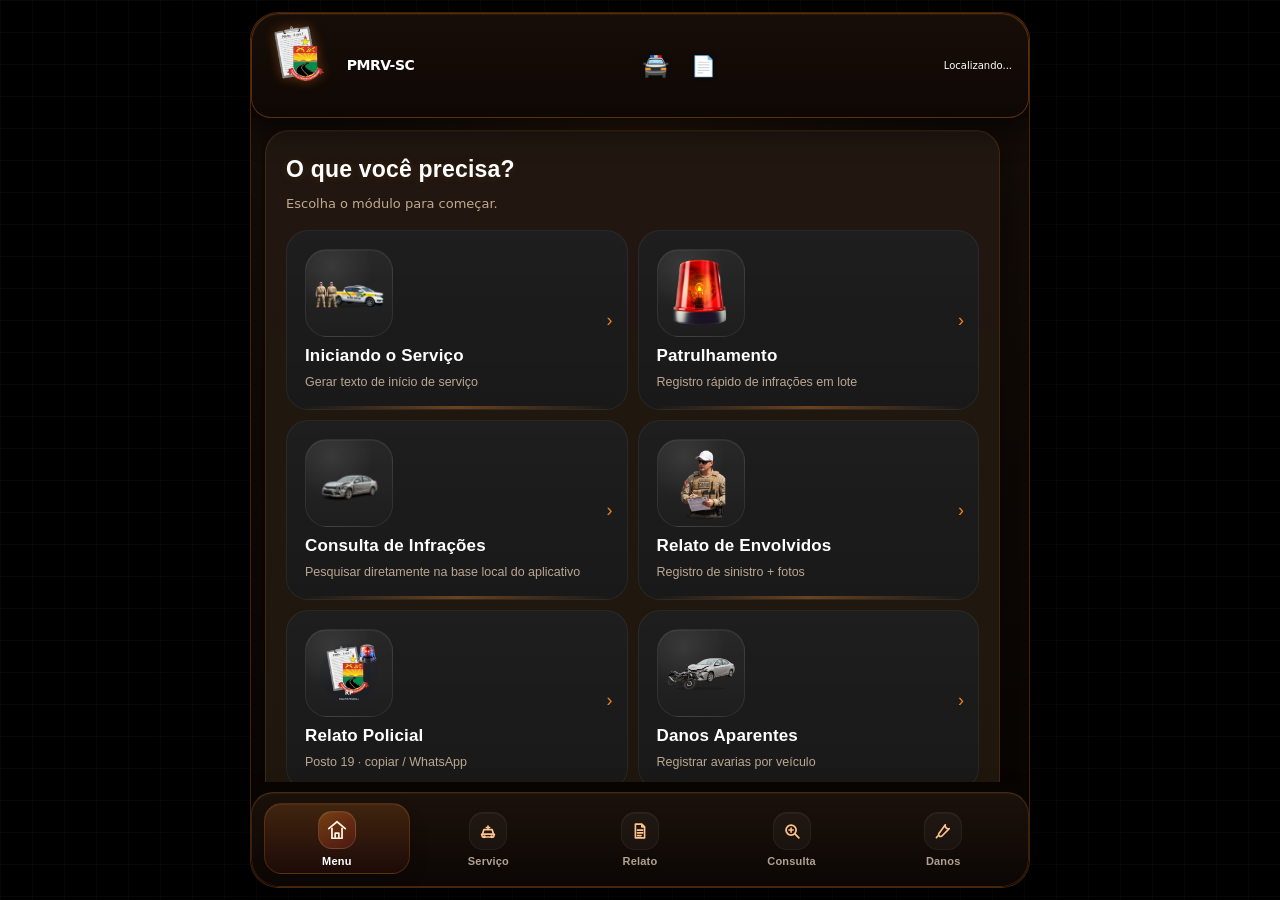
==== index.html @ e12c7677 "feat: improve patrulhamento workflow and home assets" ====
﻿

<!DOCTYPE html>
<html lang="pt-BR">
<head>
  <meta charset="UTF-8" />
  <meta name="viewport" content="width=device-width, initial-scale=1.0, maximum-scale=1.0, user-scalable=no" />
  <meta name="description" content="PMRV-SC - Ferramentas operacionais da Polícia Militar Rodoviária" />
  <meta name="theme-color" content="#0a0a0a" />
  <link rel="manifest" href="manifest.json">
  <link rel="apple-touch-icon" href="icon-192.png">
  <title>PMRV-SC | Operacional</title>

  <link rel="preconnect" href="https://fonts.googleapis.com">
  <link rel="preconnect" href="https://fonts.gstatic.com" crossorigin>
  <link href="https://fonts.googleapis.com/css2?family=Inter:wght@300;400;500;600;700;800;900&display=swap" rel="stylesheet">
  
  <link rel="stylesheet" href="css/inlined.css">
  <link rel="stylesheet" href="css/style.css">
</head>

<body>
<div class="app" role="main">

  <!-- TOPBAR COMPACTA -->
  <header class="topbar" role="banner">
    <div class="brand">
      <img src="img/extracted_1.png" alt="PMRv" class="brand-logo" />
      <span style="font-weight: 800; font-size: 14px; letter-spacing: -0.5px;">PMRV-SC</span>
    </div>
    
    <div class="topbar-shortcuts" style="display: flex; gap: 14px; align-items: center;">
      <button class="nav-icon-btn" data-click="go('patrulhamento')" title="Patrulhamento" style="background:none; border:none; font-size:22px; padding:4px; cursor:pointer; filter: drop-shadow(0 0 2px rgba(0,0,0,0.5));">🚔</button>
      <button class="nav-icon-btn" data-click="go('docs')" title="Documentos" style="background:none; border:none; font-size:20px; padding:4px; cursor:pointer; filter: drop-shadow(0 0 2px rgba(0,0,0,0.5));">📄</button>
    </div>

    <div id="top-gps-info" style="font-size: 10px; text-align: right; color: var(--primary);">
      <span id="header-gps-txt">Localizando...</span>
    </div>
  </header>

  <!-- CONTAINER DE TELAS (SCROLL INTERNO) -->
  <main class="screen-container" id="main-container">

  <!-- ============================================================
       HOME
  ============================================================ -->
  <section id="screen-home" class="screen active" aria-label="Menu principal">
    <div class="card">
      <div class="card-header">
        <div>
          <h2 class="card-title">O que você precisa?</h2>
          <p class="card-sub">Escolha o módulo para começar.</p>
        </div>
      </div>

      <div class="menu-grid" role="navigation" aria-label="Módulos disponíveis">
        <button class="menu-card" data-color="blue" data-click="go('assumir')">
          <div class="menu-icon"><img src="img/extracted_2.png" alt="Viatura PMRv" class="menu-icon-img menu-icon-img-vtr" /></div>
          <div class="menu-title">Iniciando o Serviço</div>
          <div class="menu-desc">Gerar texto de início de serviço</div>
          <span class="menu-arrow">›</span>
        </button>

        <button class="menu-card" data-color="blue" data-click="go('patrulhamento')" aria-label="Abrir Consulta de Patrulhamento e Infrações">
          <div class="menu-icon"><img src="patrulhamento.png" alt="" aria-hidden="true" class="menu-icon-img menu-icon-img-pat" /></div>
          <div class="menu-title">Patrulhamento</div>
          <div class="menu-desc">Registro rápido de infrações em lote</div>
          <span class="menu-arrow" aria-hidden="true">›</span>
        </button>

        <button class="menu-card" data-color="amber" data-click="go('infracoes')">
          <div class="menu-icon"><img src="infrações.png" alt="Consulta de Infrações" class="menu-icon-img menu-icon-img-infra" /></div>
          <div class="menu-title">Consulta de Infrações</div>
          <div class="menu-desc">Pesquisar diretamente na base local do aplicativo</div>
          <span class="menu-arrow">›</span>
        </button>

        <button class="menu-card" data-color="green" data-click="go('envolvidos')">
          <div class="menu-icon"><img src="img/extracted_3.png" alt="Relato de Envolvidos" class="menu-icon-img menu-icon-img-env" /></div>
          <div class="menu-title">Relato de Envolvidos</div>
          <div class="menu-desc">Registro de sinistro + fotos</div>
          <span class="menu-arrow">›</span>
        </button>

        <button class="menu-card" data-color="amber" data-click="go('pmrv')">
          <div class="menu-icon"><img src="img/extracted_4.png" alt="Relato Policial" class="menu-icon-img menu-icon-img-pmrv" /></div>
          <div class="menu-title">Relato Policial</div>
          <div class="menu-desc">Posto 19 · copiar / WhatsApp</div>
          <span class="menu-arrow">›</span>
        </button>

        <button class="menu-card" data-color="red" data-click="go('danos')" aria-label="Abrir Vistoria de Danos Aparentes">
          <div class="menu-icon"><img src="img/extracted_5.png" alt="" aria-hidden="true" class="menu-icon-img menu-icon-img-danos" /></div>
          <div class="menu-title">Danos Aparentes</div>
          <div class="menu-desc">Registrar avarias por veículo</div>
          <span class="menu-arrow" aria-hidden="true">›</span>
        </button>

        <button class="menu-card" data-color="blue" data-click="go('referencias-proximas')" aria-label="Abrir Referências Próximas (100m)">
          <div class="menu-icon"><img src="refe.png" alt="" aria-hidden="true" class="menu-icon-img menu-icon-img-rel" /></div>
          <div class="menu-title">Referências de 100m</div>
          <div class="menu-desc">Marcos georreferenciados na Grande Floripa</div>
          <span class="menu-arrow" aria-hidden="true">›</span>
        </button>

        <button class="menu-card" data-color="purple" data-click="go('relatorio')" aria-label="Abrir Relatório Completo de Sinistro">
          <div class="menu-icon"><img src="relatorio.png" class="menu-icon-img menu-icon-img-rel" alt="" aria-hidden="true"></div>
          <div class="menu-title">Relatório Completo</div>
          <div class="menu-desc">Envolvidos + Danos em um relatório</div>
          <span class="menu-arrow" aria-hidden="true">›</span>
        </button>

        <button class="menu-card" data-color="amber" data-click="go('pesos')" aria-label="Abrir Cálculo de Pesos e Dimensões">
          <div class="menu-icon"><img src="peso.png" alt="" aria-hidden="true" class="menu-icon-img menu-icon-img-peso" /></div>
          <div class="menu-title">Pesos e Dimensões</div>
          <div class="menu-desc">PBT, tolerância e excesso dimensional</div>
          <span class="menu-arrow" aria-hidden="true">›</span>
        </button>

        <button class="menu-card" data-color="green" data-click="go('tacografo')" aria-label="Abrir Análise de Tacógrafo">
          <div class="menu-icon"><img src="tacofrafo.png" alt="" aria-hidden="true" class="menu-icon-img menu-icon-img-taco" /></div>
          <div class="menu-title">Tacógrafo</div>
          <div class="menu-desc">Descanso, condução e conversão UTC</div>
          <span class="menu-arrow" aria-hidden="true">›</span>
        </button>

        <button class="menu-card" data-color="purple" data-click="go('croqui')" aria-label="Abrir Ferramenta de Croqui Técnico">
          <div class="menu-icon"><img src="img/Croqui.png" alt="" aria-hidden="true" class="menu-icon-img menu-icon-img-croqui" /></div>
          <div class="menu-title">Croqui</div>
          <div class="menu-desc">Esboço técnico do local do acidente</div>
          <span class="menu-arrow" aria-hidden="true">›</span>
        </button>

        <button class="menu-card" data-color="red" data-click="go('prazos-transito')" aria-label="Abrir Consulta de Prazos de Licenciamento">
          <div class="menu-icon"><img src="prazos.png" alt="" aria-hidden="true" class="menu-icon-img menu-icon-img-cal" /></div>
          <div class="menu-title">Prazos de Licenciamento</div>
          <div class="menu-desc">Calendário por UF e final de placa</div>
          <span class="menu-arrow" aria-hidden="true">›</span>
        </button>

        <button class="menu-card" data-color="green" data-click="go('docs')" aria-label="Abrir CTB Documentos">
          <div class="menu-icon"><img src="ctb.png" alt="" aria-hidden="true" class="menu-icon-img menu-icon-img-ctb" /></div>
          <div class="menu-title">CTB Documentos</div>
          <div class="menu-desc">Consulta rápida sobre regras, documentos e fiscalização</div>
          <span class="menu-arrow" aria-hidden="true">›</span>
        </button>

        <button class="menu-card" data-color="blue" data-click="go('help')" aria-label="Abrir Ajuda e Manual de Uso">
          <div class="menu-icon"><img src="AJUDA.png" alt="" aria-hidden="true" class="menu-icon-img menu-icon-img-help" /></div>
          <div class="menu-title">Ajuda</div>
          <div class="menu-desc">Manual de uso de cada opção</div>
          <span class="menu-arrow" aria-hidden="true">›</span>
        </button>
      </div>

      <!-- SEÇÃO DE SISTEMA (LIMPEZA) -->
      <div style="margin-top:24px; padding-top:16px; border-top:1px solid var(--border);">
        <h3 style="font-size:11px; font-weight:700; color:var(--muted); text-transform:uppercase; letter-spacing:1px; margin-bottom:12px;">Sistema</h3>
        <button class="btn btn-full" style="background:rgba(239, 68, 68, 0.1); color:#ef4444; border:1px solid rgba(239, 68, 68, 0.2); display:flex; align-items:center; justify-content:center; gap:8px;" 
                data-click="core_confirmarLimpezaCompleta()">
          <span>🗑️</span> Limpar Cache e Reiniciar App
        </button>
        <p style="font-size:10px; color:var(--muted); text-align:center; margin-top:8px;">Versão 1.0.0 · PMRV-SC Operacional</p>
      </div>
    </div>
  </section>

  <!-- ============================================================
       INICIANDO O SERVIÇO
  ============================================================ -->
  <section id="screen-assumir" class="screen">
    <div class="back-row">
      <button class="btn" data-click="go('home')">← Voltar</button>
      <button class="btn btn-danger" data-click="go('ended')">Sair</button>
    </div>
    <div class="card">
      <div class="card-header">
        <div>
          <h2 class="card-title">🚔 Iniciando o Serviço</h2>
          <p class="card-sub">Gerar texto de início de serviço para envio</p>
        </div>
      </div>

      <div class="form-grid">
        <!-- Mesa -->
        <div class="form-field">
          <button id="ass_mesa_btn" type="button" class="vtr-btn" style="width:100%;font-size:15px;padding:12px;" data-click="ass_toggleMesa()">🪑 Recepção do P19</button>
        </div>

        <!-- Builder: Viatura + Policiais -->
        <div class="form-field" id="ass_builder_wrap">
          <div id="ass_build_vtr_section">
            <label class="field-label">Adicionar Viatura</label>
            <div class="vtr-grid" id="ass_build_vtr_grid">
              <button type="button" class="vtr-btn" data-click="ass_build_selecionarVtr(this,'0005')">PM-0005</button>
              <button type="button" class="vtr-btn" data-click="ass_build_selecionarVtr(this,'0070')">PM-0070</button>
              <button type="button" class="vtr-btn" data-click="ass_build_selecionarVtr(this,'5312')">PM-5312</button>
              <button type="button" class="vtr-btn" data-click="ass_build_selecionarVtr(this,'6997')">PM-6997</button>
              <button type="button" class="vtr-btn" data-click="ass_build_selecionarVtr(this,'5484')">PM-5484</button>
              <button type="button" class="vtr-btn" data-click="ass_build_selecionarVtr(this,'5592')">PM-5592</button>
              <button type="button" class="vtr-btn" data-click="ass_build_selecionarVtr(this,'5599')">PM-5599</button>
              <button type="button" class="vtr-btn vtr-manual-btn" id="ass_build_vtr_manual_btn" data-click="ass_build_toggleVtrManual(this)">✏️ Manual</button>
            </div>
            <div id="ass_build_vtr_manual_wrap" class="hidden mt-8">
              <div style="display:flex;gap:6px;align-items:center;">
                <div class="prefix-input" style="flex:1;">
                  <span>PM-</span>
                  <input type="text" id="ass_build_vtr_input" placeholder="0000" maxlength="4" inputmode="numeric">
                </div>
              </div>
            </div>
            <div id="ass_build_vtr_label" style="display:none;margin-top:8px;padding:6px 12px;border-radius:8px;background:rgba(59,130,246,.12);color:#3b82f6;font-size:13px;font-weight:700;"></div>
            <div id="ass_build_tipo_section" style="display:none;margin-top:10px;">
              <div style="font-size:11px;font-weight:700;letter-spacing:.6px;text-transform:uppercase;color:var(--label);margin-bottom:6px;">Escala</div>
              <div style="display:grid;grid-template-columns:repeat(3,1fr);gap:6px;">
                <button type="button" class="vtr-btn ass-tipo-btn" data-click="ass_build_selecionarTipo(this,'Ordinária')">Ordinária</button>
                <button type="button" class="vtr-btn ass-tipo-btn" data-click="ass_build_selecionarTipo(this,'Apoio')">Apoio</button>
                <button type="button" class="vtr-btn ass-tipo-btn" data-click="ass_build_selecionarTipo(this,'Ponte')">Ponte</button>
                <button type="button" class="vtr-btn ass-tipo-btn" data-click="ass_build_selecionarTipo(this,'Evento')">Evento</button>
                <button type="button" class="vtr-btn ass-tipo-btn" data-click="ass_build_selecionarTipo(this,'Futebol')">Futebol</button>
                <button type="button" class="vtr-btn ass-tipo-btn" data-click="ass_build_selecionarTipo(this,'__manual__')">✏️ Manual</button>
              </div>
              <div id="ass_build_tipo_manual_wrap" class="hidden" style="margin-top:6px;">
                <input type="text" id="ass_build_tipo_input" placeholder="Tipo de escala..." style="width:100%;" data-input="ass_build_atualizarLabel()">
              </div>
            </div>
            <div style="height:1px;background:var(--border);margin:14px 0;"></div>
          </div>
          <label class="field-label" id="ass_build_pol_label">Policiais desta Viatura</label>
          <div id="ass_build_grupos_grid" style="display:grid;grid-template-columns:1fr;gap:6px;margin-bottom:10px;">
            <button type="button" class="vtr-btn" data-click="ass_build_carregarGrupo(this,'efetivo')">Efetivo</button>
          </div>
          <div id="ass_build_nomes_grid" style="display:none;flex-wrap:wrap;gap:6px;margin-bottom:8px;"></div>
          <div id="ass_build_manual_pol_wrap" class="hidden">
            <div style="display:flex;gap:6px;align-items:center;margin-top:4px;">
              <select id="ass_build_grad_manual" style="flex:0 0 130px;">
                <option value="Sd PM">Soldado</option>
                <option value="Cb PM">Cabo</option>
                <option value="3º Sgt PM">3º Sgt</option>
                <option value="2º Sgt PM">2º Sgt</option>
                <option value="1º Sgt PM">1º Sgt</option>
                <option value="Sub-Ten PM">Sub-Ten</option>
              </select>
              <input type="text" id="ass_build_nome_manual" placeholder="Nome do policial" style="flex:1;" data-keydown-enter="ass_build_adicionarManual()">
              <button type="button" class="btn btn-sm btn-success" data-click="ass_build_adicionarManual()">+ OK</button>
            </div>
          </div>
          <button type="button" class="btn btn-sm" style="margin-top:6px;width:100%;" data-click="ass_build_toggleManualPol()">✏️ Adicionar Manualmente</button>
          <div id="ass_build_pol_chips_wrap" style="display:none;margin-top:8px;">
            <div style="font-size:11px;font-weight:700;letter-spacing:.6px;text-transform:uppercase;color:var(--label);margin-bottom:4px;">Selecionados:</div>
            <div id="ass_build_pol_chips" style="display:flex;flex-wrap:wrap;gap:5px;"></div>
          </div>
          <div style="height:1px;background:var(--border);margin:14px 0;"></div>
          <label class="field-label" id="ass_build_hor_label">Horário desta Viatura</label>
          <select id="ass_build_horario" style="width:100%;">
            <option value="06h às 18h">06h às 18h (Diurno)</option>
            <option value="07h às 19h">07h às 19h (Diurno)</option>
            <option value="19h às 07h">19h às 07h (Noturno)</option>
            <option value="13h às 01h">13h às 01h</option>
            <option value="07h às 07h">07h às 07h (24h)</option>
          </select>
          <button type="button" class="btn btn-primary btn-full" id="ass_build_confirmar_btn" style="margin-top:14px;" data-click="ass_adicionarLote()">+ Confirmar Viatura</button>
        </div>

        <!-- Serviço montado (lista de lotes) -->
        <div class="form-field" id="ass_lotes_wrap" style="display:none;">
          <label class="field-label">Serviço Montado</label>
          <div id="ass_lotes_lista"></div>
        </div>

        <!-- Turno -->
        <div class="form-row form-row-2">
          <div class="form-field">
            <label class="field-label">Turno / Horário</label>
            <select id="ass_horario" data-change="ass_toggleManual()">
              <option value="06h às 18h">06h às 18h (Diurno)</option>
              <option value="07h às 19h">07h às 19h (Diurno)</option>
              <option value="19h às 07h">19h às 07h (Noturno)</option>
              <option value="13h às 01h">13h às 01h</option>
              <option value="07h às 07h">07h às 07h (24h)</option>
              <option value="MANUAL">Inserir manualmente...</option>
            </select>
            <input type="text" id="ass_horarioManual" class="hidden mt-8" placeholder="Ex: 08h às 14h">
          </div>
          <div class="form-field">
            <label class="field-label">Localização</label>
            <select id="ass_local">
              <option>P19</option>
              <option>Ponte</option>
              <option>SC-400</option>
              <option>SC-402</option>
              <option>SC-403</option>
              <option>Viatura de apoio no P19</option>
              <option>Setor 3 – Área Central / Pontes</option>
              <option>Apoio / Futebol</option>
              <option>Pontes / Futebol</option>
            </select>
            <input type="text" id="ass_localManual" class="mt-8" placeholder="Local manual (deixe vazio para usar acima)">
          </div>
        </div>

        <button class="btn btn-primary btn-full btn-lg" data-click="ass_gerar()">⚡ Gerar Texto</button>
      </div>

      <div class="result-box" id="ass_result">
        <p class="result-label">Texto gerado</p>
        <div class="result-text" id="ass_resultado"></div>
        <div class="result-actions">
          <button class="btn btn-success" data-click="copiar('ass_resultado', this)">📋 Copiar</button>
          <button class="btn btn-whats"   data-click="whatsapp('ass_resultado')">📲 WhatsApp</button>
        </div>
      </div>
    </div>
  </section>

  <!-- ============================================================
       ENVOLVIDOS
  ============================================================ -->
  <section id="screen-envolvidos" class="screen">
    <div class="back-row">
      <button class="btn" data-click="go('home')">← Voltar</button>
      <button class="btn btn-danger" data-click="go('ended')">Sair</button>
    </div>
    <div class="card">
      <div class="card-header">
        <div>
          <h2 class="card-title">📋 Registro de Sinistro</h2>
          <p class="card-sub">Adicione todos os envolvidos e testemunhas</p>
        </div>
      </div>

      <div id="env_lista" class="form-grid">
        <!-- Cards dinâmicos de envolvidos -->
      </div>

      <button class="btn btn-full mt-12" data-click="env_adicionar()" id="env_btn_add">+ Adicionar Envolvido</button>

      <div class="divider mt-12" style="margin-bottom:12px;"></div>

      <div class="flex gap-8 flex-wrap">
        <button class="btn btn-success" style="flex:1" data-click="env_copiar()">📄 Copiar</button>
        <button class="btn btn-whats"   style="flex:1" data-click="env_whatsapp()">🟢 WhatsApp</button>
      </div>
    </div>
  </section>

  <!-- ============================================================
       PMRv
  ============================================================ -->
  <section id="screen-pmrv" class="screen screen-pmrv">
    <div class="back-row">
      <button class="btn" data-click="go('home')">← Voltar</button>
      <button class="btn btn-danger" data-click="go('ended')">Sair</button>
    </div>
    <div class="card pmrv-card">
      <div class="report-header">
        <h1>POLÍCIA MILITAR RODOVIÁRIA</h1>
        <small>1º BPMRv / 1ª CIA / Posto 19</small>
      </div>

      <div class="form-grid pmrv-form-grid">
        <!-- Linha 1: SADE + VTR + Rodovia -->
        <div class="form-row form-row-3">
          <div class="form-field" style="grid-column: span 1;">
            <label class="field-label">Protocolo SADE</label>
            <input type="text" id="pmrv_sade" placeholder="Nº SADE" data-input="pmrv_atualizar()">
          </div>
          <div class="form-field">
            <label class="field-label">VTR</label>
            <div class="prefix-input">
              <span>PM-</span>
              <input type="text" id="pmrv_vtr" placeholder="0000" maxlength="4" inputmode="numeric" data-input="pmrv_validarVtr(this)">
            </div>
          </div>
          <div class="form-field">
            <label class="field-label">Rodovia</label>
            <select id="pmrv_rodovia" data-change="pmrv_verificarRodovia()">
              <option value="SC-400">SC-400</option>
              <option value="SC-401">SC-401</option>
              <option value="SC-402">SC-402</option>
              <option value="SC-403">SC-403</option>
              <option value="SC-405">SC-405</option>
              <option value="SC-406">SC-406</option>
              <option value="SC-281">SC-281</option>
              <option value="SC-407">SC-407</option>
            </select>
          </div>
        </div>

        <!-- Linha 2: Cidade + KM -->
        <div class="form-row form-row-2">
          <div class="form-field">
            <label class="field-label">Cidade</label>
            <input type="text" id="pmrv_cidade" value="Florianópolis/SC" data-input="pmrv_atualizar()">
            <select id="pmrv_cidade_407" class="hidden mt-8" data-change="pmrv_selecionarCidade407()">
              <option value="Biguaçu/SC">Biguaçu/SC</option>
              <option value="Antônio Carlos/SC">Antônio Carlos/SC</option>
            </select>
            <select id="pmrv_cidade_281" class="hidden mt-8" data-change="pmrv_selecionarCidade281()">
              <option value="São José/SC">São José/SC</option>
              <option value="Colônia Santana/SC">Colônia Santana/SC</option>
            </select>
          </div>
          <div class="form-field pmrv-km-field">
            <label class="field-label">KM</label>
            <input type="text" id="pmrv_km" placeholder="0.000" maxlength="6" data-input="pmrv_atualizar()">
          </div>
        </div>

        <div class="form-field pmrv-local-field">
          <label class="field-label">Local</label>
          <input type="text" id="pmrv_local" placeholder="Rodovia e km específico" readonly>
        </div>

        <div class="pmrv-advanced-toggle-wrap">
          <button type="button" class="btn btn-full pmrv-advanced-toggle" id="pmrv_advanced_toggle" data-click="pmrv_toggleAvancado()">
            Mais opções
          </button>
        </div>

        <div id="pmrv_advanced_section" class="pmrv-advanced-section">
          <!-- Horário -->
          <div class="form-field">
            <label class="field-label">Horário do Sinistro</label>
            <div class="sub-box">
              <div class="radio-row">
                <label><input type="radio" name="pmrv_tipo_hora" id="pmrv_hora_auto" checked data-click="pmrv_atualizar()"> Automático</label>
                <label><input type="radio" name="pmrv_tipo_hora" id="pmrv_hora_manual" data-click="pmrv_atualizar()"> Manual</label>
                <input type="time" id="pmrv_input_hora" data-input="pmrv_atualizar()" style="width:110px; padding:6px;">
              </div>
            </div>
          </div>

          <!-- Ocorrência -->
          <div class="form-row form-row-2">
            <div class="form-field">
              <label class="field-label">Tipo de Ocorrência</label>
              <select id="pmrv_ocorrencia" data-change="pmrv_verificarVitimas()">
                <option value="Sinistro de trânsito com danos materiais">Danos materiais</option>
                <option value="Sinistro de trânsito com vítima(s)">Com vítima(s)</option>
                <option value="Sinistro de trânsito com óbito">Com óbito</option>
              </select>
            </div>
            <div class="form-field">
              <label class="field-label">Acionamento</label>
              <select id="pmrv_conhecimento" data-change="pmrv_atualizar()">
                <option value="pela Central">Pela Central</option>
                <option value="após deparar-se">Deparou-se</option>
                <option value="por usuário da via">Usuário da via</option>
              </select>
            </div>
          </div>

          <!-- Vítimas (condicional) -->
          <div id="pmrv_box_vitimas" class="form-field hidden">
            <label class="field-label">Quantidade de Vítimas</label>
            <div class="sub-box sub-box-red">
              <div class="vitimas-grid">
                <div class="form-field">
                  <label class="field-label">Leve</label>
                  <input type="number" id="pmrv_qtd_leve" value="0" min="0" data-input="pmrv_atualizar()">
                </div>
                <div class="form-field">
                  <label class="field-label">Grave</label>
                  <input type="number" id="pmrv_qtd_grave" value="0" min="0" data-input="pmrv_atualizar()">
                </div>
                <div class="form-field">
                  <label class="field-label">Gravíssima</label>
                  <input type="number" id="pmrv_qtd_gravissima" value="0" min="0" data-input="pmrv_atualizar()">
                </div>
              </div>
            </div>
          </div>

          <!-- Sentido -->
          <div class="form-row form-row-2">
            <div class="form-field">
              <label class="field-label">Sentido</label>
              <select id="pmrv_sentido" data-change="pmrv_toggleSentidoManual()">
                <option value="Centro–Bairro">Centro–Bairro</option>
                <option value="Bairro–Centro">Bairro–Centro</option>
                <option value="KM Crescente">KM Crescente</option>
                <option value="KM Decrescente">KM Decrescente</option>
                <option value="MANUAL">Outro...</option>
              </select>
              <input type="text" id="pmrv_sentido_manual" class="hidden mt-8" placeholder="Descreva o sentido..." data-input="pmrv_atualizar()">
            </div>
            <div class="form-field">
              <label class="field-label">Tipo de Sinistro</label>
              <div style="display:flex; gap:10px; align-items:flex-start;">
                <select id="pmrv_subtipo" data-change="pmrv_mudarSubtipo()" style="flex:1;">
                  <optgroup label="1. Atropelamento">
                    <option value="1.1">1.1 – Atropelamento de Pedestre</option>
                    <option value="1.2">1.2 – Atropelamento de Animal</option>
                  </optgroup>
                  <optgroup label="2. Abalroamento">
                    <option value="2.1">2.1 – Abalroamento Longitudinal (Mesmo Sentido)</option>
                    <option value="2.2">2.2 – Abalroamento Longitudinal (Sentido Oposto)</option>
                    <option value="2.3">2.3 – Abalroamento Transversal</option>
                  </optgroup>
                  <optgroup label="3. Colisão">
                    <option value="3.1">3.1 – Colisão Frontal</option>
                    <option value="3.2">3.2 – Colisão Traseira</option>
                    <option value="3.3">3.3 – Colisão Engavetamento</option>
                  </optgroup>
                  <optgroup label="4. Choque">
                    <option value="4.1">4.1 – Choque em Poste</option>
                    <option value="4.6">4.6 – Choque em Defensa</option>
                    <option value="4.9">4.9 – Choque em Objeto (especificar)</option>
                  </optgroup>
                  <optgroup label="5. Saída de Pista">
                    <option value="5.1">5.1 – Saída de Pista Simples</option>
                    <option value="5.3">5.3 – Saída de Pista com Capotamento</option>
                    <option value="5.4">5.4 – Saída de Pista com Tombamento</option>
                  </optgroup>
                  <optgroup label="6. Saída + Choque">
                    <option value="6.1">6.1 – Saída + Choque em Poste</option>
                    <option value="6.2">6.2 – Saída + Choque em Muro</option>
                    <option value="6.3">6.3 – Saída + Choque em Defensa</option>
                    <option value="6.4">6.4 – Saída + Choque em Objeto (especificar)</option>
                  </optgroup>
                  <optgroup label="7. Outros">
                    <option value="7.1">7.1 – Outros (especificar)</option>
                  </optgroup>
                </select>
                <div id="pmrv_subtipo_preview_wrap" style="width:80px; height:60px; background:var(--surface); border:1px solid var(--border); border-radius:8px; display:flex; align-items:center; justify-content:center; overflow:hidden; flex-shrink:0; cursor:zoom-in;" data-click="core_zoomImage(document.getElementById('pmrv_subtipo_preview_img').src)">
                  <img id="pmrv_subtipo_preview_img" src="" alt="Preview" style="max-width:90%; max-height:90%; display:none; filter: invert(1) brightness(2);">
                </div>
              </div>
            </div>
          </div>

          <!-- Objeto / Outros condicional -->
          <div id="pmrv_box_objeto" class="form-field hidden">
            <label class="field-label">Qual o objeto?</label>
            <input type="text" id="pmrv_nome_objeto" placeholder="Ex: árvore, barranco..." data-input="pmrv_mudarSubtipo()">
          </div>
          <div id="pmrv_box_outros" class="form-field hidden">
            <label class="field-label">Descreva a natureza do sinistro</label>
            <input type="text" id="pmrv_descricao_outros" placeholder="Ex: incêndio em veículo, queda de carga..." data-input="pmrv_mudarSubtipo()">
          </div>

          <!-- Dinâmica -->
          <div class="form-field">
            <label class="field-label">Dinâmica do Fato (editável)</label>
            <textarea id="pmrv_dinamica_texto" data-input="pmrv_atualizar()"></textarea>
          </div>
        </div>
      </div>

      <!-- Resultado em tempo real -->
      <div class="result-box visible pmrv-preview-box" style="margin-top:20px;">
        <p class="result-label">Prévia do relatório</p>
        <div class="result-text" id="pmrv_relatorio"></div>
        <div class="result-actions">
          <button class="btn"            data-click="pmrv_limpar()">🗑 Limpar</button>
          <button class="btn btn-success" data-click="copiar('pmrv_relatorio', this)">📋 Copiar</button>
          <button class="btn btn-whats"   data-click="pmrv_enviarWhatsApp()">📱 WhatsApp</button>
        </div>
      </div>

      <div class="pmrv-footer-panel">
        <div class="pmrv-footer-top">
          <div class="pmrv-footer-local">
            <span class="pmrv-footer-label">Local do GPS</span>
            <strong id="pmrv_local_footer">---</strong>
            <small id="pmrv_gps_msg">Use o GPS para preencher rodovia e km.</small>
          </div>
          <div class="pmrv-footer-buttons">
            <button type="button" class="btn btn-sm" id="btn-gps-localizar-pmrv" data-click="gps_obterLocalizacao()">📍 GPS</button>
            <button type="button" class="btn btn-sm" data-click="gps_simularLocalizacao()">🧪 Teste</button>
          </div>
        </div>

        <div id="pmrv_gps_result" class="pmrv-gps-summary hidden">
          <div class="pmrv-gps-chip">
            <span>Local</span>
            <strong id="pmrv_gps_rodovia">---</strong>
          </div>
          <div class="pmrv-gps-chip">
            <span>KM</span>
            <strong id="pmrv_gps_km">---</strong>
          </div>
          <div class="pmrv-gps-chip">
            <span>Precisão</span>
            <strong id="pmrv_gps_acc">---</strong>
          </div>
          <div class="pmrv-gps-coords">
            <span>Descrição <strong id="pmrv_gps_desc">---</strong></span>
          </div>
        </div>
      </div>
    </div>
  </section>

  <!-- ============================================================
       DANOS APARENTES — INTERATIVO
  ============================================================ -->
  <section id="screen-danos" class="screen">
    <div class="back-row">
      <button class="btn" data-click="go('home')">← Voltar</button>
      <button class="btn btn-danger" data-click="go('ended')">Sair</button>
    </div>

    <!-- STEP 1: escolher veículo -->
    <div class="card" id="dan-step-vehicle">
      <h2 class="card-title">Selecione o tipo de veículo</h2>
      <p class="card-sub" style="margin-bottom:14px;">Toque no veículo envolvido no sinistro</p>
      <div style="display:grid;grid-template-columns:repeat(4,minmax(0,1fr));gap:12px;">
        <button class="dan-veh-btn" id="dan-btn-carro" data-click="danEscolherVeiculo('carro')">
          <img src="img/extracted_6.png" alt="Carro" style="height:80px;width:auto;object-fit:contain;margin-bottom:6px;display:block;" data-click-stop="core_zoomImage(this.src)">
          <span style="font-family:var(--font-display);font-size:18px;font-weight:900;">Carro</span>
        </button>
        <button class="dan-veh-btn" id="dan-btn-moto" data-click="danEscolherVeiculo('moto')">
          <img src="img/extracted_7.png" alt="Motocicleta" style="height:80px;width:auto;object-fit:contain;margin-bottom:6px;display:block;" data-click-stop="core_zoomImage(this.src)">
          <span style="font-family:var(--font-display);font-size:18px;font-weight:900;">Motocicleta</span>
        </button>
        <button class="dan-veh-btn" id="dan-btn-caminhao" data-click="danEscolherVeiculo('caminhao')">
          <img src="cfrontal.png" alt="Caminhão" style="height:80px;width:auto;object-fit:contain;margin-bottom:6px;display:block;" data-click-stop="core_zoomImage(this.src)">
          <span style="font-family:var(--font-display);font-size:18px;font-weight:900;">Caminhão</span>
        </button>
        <button class="dan-veh-btn" id="dan-btn-onibus" data-click="danEscolherVeiculo('onibus')">
          <img src="ofrontal.png" alt="Ônibus" style="height:80px;width:auto;object-fit:contain;margin-bottom:6px;display:block;" data-click-stop="core_zoomImage(this.src)">
          <span style="font-family:var(--font-display);font-size:18px;font-weight:900;">Ônibus</span>
        </button>
      </div>
      <div id="dan-salvos-area" style="display:none;margin-top:16px;">
        <div style="height:1px;background:var(--border);margin-bottom:14px;"></div>
        <div style="font-size:11px;font-weight:700;letter-spacing:.6px;text-transform:uppercase;color:var(--label);margin-bottom:10px;">Veículos adicionados</div>
        <div id="dan-salvos-lista"></div>
        <div style="height:1px;background:var(--border);margin:14px 0;"></div>
        <button class="btn btn-primary btn-full btn-lg" data-click="danGerarTextoTodos()">⚡ Gerar Relatório de Todos</button>
        <div id="dan-todos-result-area" style="display:none;margin-top:14px;">
          <div class="result-text" id="dan-todos-result-text"></div>
          <div class="result-actions">
            <button class="btn btn-success" data-click="danTodosCopiar(this)">📋 Copiar</button>
            <button class="btn btn-whats" data-click="danTodosWhatsApp()">📲 WhatsApp</button>
          </div>
        </div>
      </div>
    </div>

    <!-- STEP 2: diagrama interativo -->
    <div id="dan-step-diagram" style="display:none;">
      <div style="display:flex;gap:8px;margin-bottom:12px;flex-wrap:wrap;">
        <button class="btn" data-click="danVoltarStep1()">← Trocar veículo</button>
        <button class="btn btn-danger" data-click="danLimparTudo()">🗑 Limpar tudo</button>
      </div>

      <div class="card">
        <div style="display:flex;align-items:flex-start;justify-content:space-between;gap:12px;flex-wrap:wrap;margin-bottom:14px;">
          <div>
            <h2 class="card-title" id="dan-diag-title">Danos Aparentes — Carro</h2>
            <p class="card-sub">Toque nos pontos numerados para registrar o dano</p>
          </div>
          <span id="dan-veh-badge" style="font-size:28px;"></span>
        </div>

        <!-- Tabs de vista -->
        <div style="display:grid;grid-template-columns:repeat(4,1fr);gap:6px;margin-bottom:14px;">
          <button class="dan-tab active" id="dan-tab-frontal"  data-click="danMudarVista('frontal')">
            Frontal
          </button>
          <button class="dan-tab" id="dan-tab-traseira" data-click="danMudarVista('traseira')">
            Traseira
          </button>
          <button class="dan-tab" id="dan-tab-esquerda" data-click="danMudarVista('esquerda')">
            Lateral esquerda
          </button>
          <button class="dan-tab" id="dan-tab-direita"  data-click="danMudarVista('direita')">
            Lateral direita
          </button>
        </div>

        <div id="dan-part-list-area" class="dan-part-list-card" style="display:none;">
          <div class="dan-part-list-head">
            <div>
              <div class="dan-part-list-title">Lista numerada da vista</div>
              <div class="dan-part-list-sub" id="dan-part-list-sub">Clique em uma peça para registrar o dano e depois salve o veículo.</div>
            </div>
          </div>
          <div id="dan-part-list"></div>
        </div>

        <!-- SVG area -->
        <div id="dan-diagram-area" style="background:var(--surface);border:1px solid var(--border);border-radius:14px;overflow:hidden;display:flex;align-items:center;justify-content:center;min-height:220px;"></div>
        <div id="dan-part-readout" style="margin-top:8px;padding:10px 12px;border:1px dashed var(--border);border-radius:12px;background:rgba(245,130,32,.06);font-size:13px;color:var(--text);font-weight:700;min-height:42px;display:flex;align-items:center;">Passe ou toque em um círculo para ver o nome da peça.</div>
        <div style="display:flex;align-items:center;justify-content:space-between;margin-top:8px;flex-wrap:wrap;gap:6px;">
          <p style="font-size:11px;color:var(--label);margin:0;" id="dan-hint-txt">Toque num círculo → escolha o tipo de dano</p>
          <div class="dan-actions-inline">
            <button class="btn btn-sm" id="dan-move-toggle" data-click="danAlternarModoMover()" style="display:none;">Mover círculos</button>
            <button class="btn btn-sm btn-success" id="dan-save-points" data-click="danSalvarLocalizacaoCirculos()" style="display:none;">Salvar localização</button>
          </div>
        </div>
      </div>

      <!-- Summary + resultado -->
      <div class="card" style="margin-top:12px;">
        <div style="font-size:11px;font-weight:700;letter-spacing:.6px;text-transform:uppercase;color:var(--label);margin-bottom:10px;">Danos registrados</div>
        <div id="dan-summary-tags">
          <div style="font-size:13px;color:var(--label);text-align:center;padding:18px;border:1px dashed var(--border);border-radius:10px;">Nenhum dano registrado ainda.<br>Toque nos pontos do diagrama.</div>
        </div>
        <div style="height:1px;background:var(--border);margin:14px 0;"></div>
        <button class="btn btn-success btn-full" style="margin-bottom:8px;" data-click="danSalvarVeiculo()">💾 Salvar este veículo</button>
        <button class="btn btn-primary btn-full btn-lg" data-click="danGerarTexto()">⚡ Gerar Relatório</button>
        <div id="dan-result-area" style="display:none;margin-top:14px;">
          <div class="result-text" id="dan-result-text"></div>
          <div class="result-actions">
            <button class="btn btn-success" data-click="danCopiar(this)">📋 Copiar</button>
            <button class="btn btn-whats"   data-click="danWhatsApp()">📲 WhatsApp</button>
          </div>
        </div>
      </div>

      <!-- Fotos dos danos — Carro -->
      <div class="card" style="margin-top:12px;">
        <div style="font-size:11px;font-weight:700;letter-spacing:.6px;text-transform:uppercase;color:var(--label);margin-bottom:10px;">📷 Fotos dos Danos</div>
        <div style="display:grid;grid-template-columns:1fr 1fr;gap:8px;margin-bottom:4px;">
          <label class="foto-label" style="flex-direction:column;padding:12px 6px;font-size:12px;">
            <span style="font-size:20px;margin-bottom:3px;">📷</span>Tirar Foto
            <input type="file" accept="image/*" capture="environment" multiple style="display:none;" data-change="danFotoMiniatura(this,'dan-foto-grid-carro','dan-foto-actions-carro')">
          </label>
          <label class="foto-label" style="flex-direction:column;padding:12px 6px;font-size:12px;">
            <span style="font-size:20px;margin-bottom:3px;">🖼️</span>Anexar Imagem
            <input type="file" accept="image/*" multiple style="display:none;" data-change="danFotoMiniatura(this,'dan-foto-grid-carro','dan-foto-actions-carro')">
          </label>
        </div>
        <div class="foto-grid" id="dan-foto-grid-carro"></div>
        <div id="dan-foto-actions-carro" style="display:none;gap:6px;flex-wrap:wrap;margin-top:8px;">
          <button type="button" class="btn btn-sm btn-whats" data-click="danFotoCompartilhar('dan-foto-grid-carro')">📲 Compartilhar Fotos</button>
          <button type="button" class="btn btn-sm btn-danger" data-click="danFotoLimpar('dan-foto-grid-carro','dan-foto-actions-carro')">🗑 Remover Todas</button>
        </div>
      </div>
    </div>

    <div id="dan-step-moto360" style="display:none;">
      <div style="display:flex;gap:8px;margin-bottom:12px;flex-wrap:wrap;">
        <button class="btn" data-click="danVoltarStep1()">← Trocar veículo</button>
        <button class="btn btn-danger" data-click="v360limpar()">🗑 Limpar tudo</button>
      </div>

      <div class="card">
        <div style="display:flex;align-items:flex-start;justify-content:space-between;gap:12px;flex-wrap:wrap;margin-bottom:14px;">
          <div>
            <h2 class="card-title">🏍️ Danos Aparentes — Motocicleta</h2>
            <p class="card-sub" id="v360-hint-txt">Toque nos círculos para registrar os danos.</p>
          </div>
        </div>

        <div style="display:grid;grid-template-columns:repeat(4,1fr);gap:6px;margin-bottom:14px;">
          <button class="dan-tab active" id="v360-tab-frente"   data-click="v360switchTab(this,'frente')">
            Frente
          </button>
          <button class="dan-tab" id="v360-tab-tras" data-click="v360switchTab(this,'tras')">
            Traseira
          </button>
          <button class="dan-tab" id="v360-tab-direita" data-click="v360switchTab(this,'direita')">
            Lateral direita
          </button>
          <button class="dan-tab" id="v360-tab-esquerda" data-click="v360switchTab(this,'esquerda')">
            Lateral esquerda
          </button>
        </div>

        <div class="v360-wrap">
          <div class="v360-canvas" id="v360-canvas">
            <div class="v360-hint" id="v360-hint">👆 Toque na foto para posicionar o marcador</div>
            <img src="img/extracted_8.png" id="v360-img-frente" class="moto-img active" alt="Moto frente">
            <img src="img/extracted_9.png" id="v360-img-tras" class="moto-img" alt="Moto traseira">
            <img src="img/extracted_10.png" id="v360-img-direita" class="moto-img" alt="Moto direita">
            <img src="img/extracted_11.png" id="v360-img-esquerda" class="moto-img" alt="Moto esquerda">
          </div>
          <div class="v360-legend">
              <div class="v360-legend-header">🏍️ Peças — soltar em: <span id="v360-leg-vista">FRENTE</span></div>
              <div style="padding:4px 12px 5px;font-size:11px;color:var(--muted);border-bottom:1px solid var(--border);background:rgba(245,158,11,.06);">Clique no ◯ na foto para classificar o dano</div>
              <div class="v360-legend-scroll" id="v360-legend-list"></div>
          </div>
        </div>
        <div id="v360-part-readout" style="margin-top:8px;padding:10px 12px;border:1px dashed var(--border);border-radius:12px;background:rgba(245,130,32,.06);font-size:13px;color:var(--text);font-weight:700;min-height:42px;display:flex;align-items:center;">Toque em um círculo para ver o nome da peça selecionada.</div>
      </div>

      <div class="card" style="margin-top:12px;">
        <div style="font-size:11px;font-weight:700;letter-spacing:.6px;text-transform:uppercase;color:var(--label);margin-bottom:10px;">Danos registrados</div>
        <div id="v360-summary-tags">
          <div style="font-size:13px;color:var(--label);text-align:center;padding:18px;border:1px dashed var(--border);border-radius:10px;">Nenhum dano registrado ainda.<br>Toque nos pontos da foto.</div>
        </div>
        <div style="height:1px;background:var(--border);margin:14px 0;"></div>
        <button class="btn btn-success btn-full" style="margin-bottom:8px;" data-click="danSalvarVeiculo()">💾 Salvar este veículo</button>
        <button class="btn btn-primary btn-full btn-lg" data-click="danGerarTexto()">⚡ Gerar Relatório</button>
        <div id="v360-result-area" style="display:none;margin-top:14px;">
          <div class="result-text" id="v360-result-text"></div>
          <div class="result-actions">
            <button class="btn btn-success" data-click="v360Copiar(this)">📋 Copiar</button>
            <button class="btn btn-whats" data-click="v360WhatsApp()">📲 WhatsApp</button>
          </div>
        </div>
      </div>

      <!-- Fotos dos danos — Moto -->
      <div class="card" style="margin-top:12px;">
        <div style="font-size:11px;font-weight:700;letter-spacing:.6px;text-transform:uppercase;color:var(--label);margin-bottom:10px;">📷 Fotos dos Danos</div>
        <div style="display:grid;grid-template-columns:1fr 1fr;gap:8px;margin-bottom:4px;">
          <label class="foto-label" style="flex-direction:column;padding:12px 6px;font-size:12px;">
            <span style="font-size:20px;margin-bottom:3px;">📷</span>Tirar Foto
            <input type="file" accept="image/*" capture="environment" multiple style="display:none;" data-change="danFotoMiniatura(this,'dan-foto-grid-moto','dan-foto-actions-moto')">
          </label>
          <label class="foto-label" style="flex-direction:column;padding:12px 6px;font-size:12px;">
            <span style="font-size:20px;margin-bottom:3px;">🖼️</span>Anexar Imagem
            <input type="file" accept="image/*" multiple style="display:none;" data-change="danFotoMiniatura(this,'dan-foto-grid-moto','dan-foto-actions-moto')">
          </label>
        </div>
        <div class="foto-grid" id="dan-foto-grid-moto"></div>
        <div id="dan-foto-actions-moto" style="display:none;gap:6px;flex-wrap:wrap;margin-top:8px;">
          <button type="button" class="btn btn-sm btn-whats" data-click="danFotoCompartilhar('dan-foto-grid-moto')">📲 Compartilhar Fotos</button>
          <button type="button" class="btn btn-sm btn-danger" data-click="danFotoLimpar('dan-foto-grid-moto','dan-foto-actions-moto')">🗑 Remover Todas</button>
        </div>
      </div>
    </div>

  </section>

  <!-- ============================================================
       RELATÓRIO COMPLETO
  ============================================================ -->
  <section id="screen-relatorio" class="screen">
    <div class="back-row">
      <button class="btn" data-click="go('home')">← Voltar</button>
      <button class="btn btn-danger" data-click="go('ended')">Sair</button>
    </div>

    <div class="card" style="border-left:4px solid #8b5cf6;margin-bottom:4px;">
      <div style="font-size:30px;margin-bottom:6px;">📋</div>
      <div class="screen-title" style="margin:0 0 4px;">Relatório Completo</div>
      <div style="color:var(--muted);font-size:13px;">Consolida envolvidos + danos aparentes em um único relatório</div>
    </div>

    <div style="display:grid;grid-template-columns:1fr 1fr;gap:10px;margin-bottom:10px;">
      <div class="card" style="text-align:center;padding:16px 10px;">
        <div id="rel-count-env" style="font-size:32px;font-weight:900;color:#22c55e;">—</div>
        <div style="font-size:11px;color:var(--muted);text-transform:uppercase;letter-spacing:.5px;">Envolvidos</div>
      </div>
      <div class="card" style="text-align:center;padding:16px 10px;">
        <div id="rel-count-dan" style="font-size:32px;font-weight:900;color:#f59e0b;">—</div>
        <div style="font-size:11px;color:var(--muted);text-transform:uppercase;letter-spacing:.5px;">Veíc. c/ Danos</div>
      </div>
    </div>

    <div class="card" style="margin-bottom:10px;">
      <div style="font-size:11px;font-weight:700;letter-spacing:.6px;text-transform:uppercase;color:var(--label);margin-bottom:10px;">📍 Fotos do Local</div>
      <div style="display:grid;grid-template-columns:1fr 1fr;gap:8px;margin-bottom:4px;">
        <label class="foto-label" style="flex-direction:column;padding:12px 6px;font-size:12px;">
          <span style="font-size:20px;margin-bottom:3px;">📷</span>Tirar Foto
          <input type="file" accept="image/*" capture="environment" multiple style="display:none;" data-change="relFull_fotoMiniatura(this)">
        </label>
        <label class="foto-label" style="flex-direction:column;padding:12px 6px;font-size:12px;">
          <span style="font-size:20px;margin-bottom:3px;">🖼️</span>Anexar Imagem
          <input type="file" accept="image/*" multiple style="display:none;" data-change="relFull_fotoMiniatura(this)">
        </label>
      </div>
      <div class="foto-grid" id="rel-local-grid"></div>
      <div id="rel-local-actions" style="display:none;gap:6px;flex-wrap:wrap;margin-top:8px;">
        <button type="button" class="btn btn-sm btn-danger" data-click="relFull_limparFotosLocal()">🗑 Remover Fotos do Local</button>
      </div>
      <div style="font-size:11px;color:var(--muted);margin-top:8px;">Limite: até 2 fotos do local do sinistro.</div>
    </div>

    <button class="btn btn-primary btn-lg btn-full" data-click="relFull_gerar()" style="background:linear-gradient(135deg,#7c3aed,#8b5cf6);">🔄 Gerar Relatório Completo</button>

    <div id="rel-result-area" style="display:none;margin-top:14px;">
      <div class="card">
        <div style="font-size:11px;font-weight:700;letter-spacing:.6px;text-transform:uppercase;color:var(--label);margin-bottom:8px;">📄 Texto do Relatório</div>
        <pre id="rel-result-text" style="white-space:pre-wrap;font-size:12px;line-height:1.6;color:var(--text);font-family:inherit;max-height:360px;overflow-y:auto;"></pre>
      </div>
      <div style="display:grid;grid-template-columns:1fr 1fr;gap:8px;margin-top:8px;">
        <button class="btn btn-success btn-lg" data-click="relFull_copiar(this)">📋 Copiar</button>
        <button class="btn btn-whats btn-lg" data-click="relFull_whatsapp()">📲 WhatsApp</button>
      </div>
      <div style="display:grid;grid-template-columns:1fr 1fr;gap:8px;margin-top:8px;">
        <button class="btn btn-lg" data-click="relFull_baixar()">💾 Baixar texto (.txt)</button>
        <button class="btn btn-lg btn-whats" data-click="relFull_compartilharFotos()">📷 Compartilhar só as fotos</button>
      </div>
    </div>
  </section>

  <!-- ============================================================
       CONSULTA DE INFRAÇÕES
  ============================================================ -->
  <section id="screen-infracoes" class="screen screen-app">
    <div class="back-row">
      <button class="btn" data-click="go('home')">← Voltar</button>
      <button class="btn btn-danger" data-click="go('ended')">Sair</button>
    </div>

    <div class="card infra-page">
      <div class="infra-hero">
        <div class="infra-hero-copy">
          <h2 class="card-title infra-title">Consulta de Infrações</h2>
          <p class="card-sub infra-sub">Pesquisa direta na base local com filtros por texto, categoria e medida administrativa, sem abrir outra página.</p>
        </div>
      </div>

      <div class="infra-filter-grid">
        <div class="form-field">
          <label class="field-label" for="infra_search">Busca geral</label>
          <input id="infra_search" type="search" placeholder="Código, descrição, artigo, categoria, infrator ou medida">
        </div>
        <div class="form-field">
          <label class="field-label" for="infra_category">Categoria</label>
          <select id="infra_category">
            <option value="">Todas</option>
          </select>
        </div>
        <div class="form-field">
          <label class="field-label" for="infra_measure">Medida administrativa</label>
          <select id="infra_measure">
            <option value="">Todas</option>
          </select>
        </div>
        <div class="form-field infra-filter-action">
          <label class="field-label">Ações</label>
          <button id="infra_clear" class="btn btn-primary btn-full" type="button">Limpar filtros</button>
        </div>
      </div>

      <div class="infra-tabs" role="tablist" aria-label="Seções da consulta de infrações">
        <button id="infra_tab_consulta" class="infra-tab-btn active" type="button" data-click="infra_showTab('consulta')">Consulta</button>
        <button id="infra_tab_frequentes" class="infra-tab-btn" type="button" data-click="infra_showTab('frequentes')">Infrações Frequentes</button>
      </div>

      <div id="infra_panel_consulta" class="infra-tab-panel active">
        <div class="infra-stats">
          <article class="infra-stat">
            <span class="infra-stat-label">Total de infrações</span>
            <strong id="infra_totalCount">0</strong>
          </article>
          <article class="infra-stat">
            <span class="infra-stat-label">Resultados exibidos</span>
            <strong id="infra_filteredCount">0</strong>
          </article>
          <article class="infra-stat">
            <span class="infra-stat-label">Categorias</span>
            <strong id="infra_categoryCount">0</strong>
          </article>
        </div>

        <div class="infra-panel">
          <div class="infra-panel-head">
            <div>
              <div id="infra_status" class="infra-status">Carregando base...</div>
              <p id="infra_summary" class="infra-summary">Aguarde enquanto os registros são preparados.</p>
            </div>
          </div>

          <div id="infra_list_container" class="infra-cards-list">
            <!-- Cards serão inseridos aqui via JS -->
          </div>
          <div id="infra_emptyState" class="infra-empty" hidden>Nenhum resultado encontrado para os filtros atuais.</div>
        </div>
      </div>

      <div id="infra_panel_frequentes" class="infra-tab-panel" hidden>
        <div class="infra-frequent-grid">
          <button class="infra-frequent-card" type="button" data-click="infra_applyShortcut('5010-0')">
            <span class="infra-frequent-code">Código: 5010-0</span>
            <strong>Dirigir sem CNH/PPD/ACC</strong>
            <span class="infra-frequent-art">Art. 162</span>
          </button>
          <button class="infra-frequent-card" type="button" data-click="infra_applyShortcut('6637-2')">
            <span class="infra-frequent-code">Código: 6637-2</span>
            <strong>Equipamento em desacordo com o Contran</strong>
            <span class="infra-frequent-art">Art. 230</span>
          </button>
          <button class="infra-frequent-card" type="button" data-click="infra_applyShortcut('6610-2')">
            <span class="infra-frequent-code">Código: 6610-2</span>
            <strong>Iluminação/sinalização alterada</strong>
            <span class="infra-frequent-art">Art. 230</span>
          </button>
          <button class="infra-frequent-card" type="button" data-click="infra_applyShortcut('5185-1')">
            <span class="infra-frequent-code">Código: 5185-1</span>
            <strong>Desobedecer ordem de agente</strong>
            <span class="infra-frequent-art">Art. 195</span>
          </button>
          <button class="infra-frequent-card" type="button" data-click="infra_applyShortcut('5185-0')">
            <span class="infra-frequent-code">Código: 5185-0</span>
            <strong>Não usar cinto de segurança</strong>
            <span class="infra-frequent-art">Art. 167</span>
          </button>
          <button class="infra-frequent-card" type="button" data-click="infra_applyShortcut('6599-2')">
            <span class="infra-frequent-code">Código: 6599-2</span>
            <strong>Veículo em mau estado de conservação</strong>
            <span class="infra-frequent-art">Art. 230</span>
          </button>
          <button class="infra-frequent-card" type="button" data-click="infra_applyShortcut('6599-0')">
            <span class="infra-frequent-code">Código: 6599-0</span>
            <strong>Veículo não licenciado</strong>
            <span class="infra-frequent-art">Art. 230</span>
          </button>
          <button class="infra-frequent-card" type="button" data-click="infra_applyShortcut('5738-0')">
            <span class="infra-frequent-code">Código: 5738-0</span>
            <strong>Ultrapassar em faixa contínua amarela (contramão)</strong>
            <span class="infra-frequent-art">Art. 203</span>
          </button>
          <button class="infra-frequent-card infra-frequent-card--highlight" type="button" data-click="infra_applyShortcut('7579-0')">
            <span class="infra-frequent-code">Código: 7579-0</span>
            <strong>Recusar teste do etilômetro</strong>
            <span class="infra-frequent-art">Art. 165-A</span>
          </button>
          <button class="infra-frequent-card infra-frequent-card--highlight" type="button" data-click="infra_applyShortcut('5010-0')">
            <span class="infra-frequent-code">Código: 5010-0</span>
            <strong>Dirigir sem CNH</strong>
            <span class="infra-frequent-art">Art. 162</span>
          </button>
          <button class="infra-frequent-card infra-frequent-card--highlight" type="button" data-click="infra_applyShortcut('7366-2')">
            <span class="infra-frequent-code">Código: 7366-2</span>
            <strong>Usar celular ao dirigir</strong>
            <span class="infra-frequent-art">Art. 252, VI</span>
          </button>
          <button class="infra-frequent-card infra-frequent-card--highlight" type="button" data-click="infra_applyShortcut('5746-1')">
            <span class="infra-frequent-code">Código: 5746-1</span>
            <strong>Transitar pelo acostamento</strong>
            <span class="infra-frequent-art">Art. 193</span>
          </button>
        </div>
      </div>
    </div>
  </section>

  <!-- ============================================================
       PATRULHAMENTO
  ============================================================ -->
  <section id="screen-patrulhamento" class="screen">
    <div class="back-row">
      <button class="btn" data-click="go('home')">← Voltar</button>
      <button class="btn btn-danger" data-click="go('ended')">Sair</button>
    </div>
    <div class="card">
      <div class="card-header">
        <div>
          <h2 class="card-title">🚔 Patrulhamento em Lote</h2>
          <p class="card-sub">Registre placas, local e infração ao longo do turno. No fim, encerre o patrulhamento e gere TXT ou envie no WhatsApp.</p>
        </div>
      </div>

      <div class="form-grid">
        <div class="form-field">
          <label class="field-label">Modo de leitura da placa</label>
          <div class="flex gap-8 flex-wrap">
            <button type="button" class="btn btn-primary" id="btn-pat-placa-manual" data-click="pat_setModoPlaca('manual')">⌨️ Manual</button>
            <button type="button" class="btn" id="btn-pat-placa-ocr" data-click="pat_setModoPlaca('ocr')">📷 OCR</button>
          </div>
        </div>

        <div id="pat_placa_manual_wrap" class="form-field">
          <label class="field-label">Placa</label>
          <div class="flex gap-8">
            <input type="text" id="pat_placa" maxlength="7" placeholder="ABC1D23" data-input="pat_formatarPlaca(this)" style="flex:1;">
            <button type="button" class="btn btn-sm" id="btn-pat-placa-voz" data-click="pat_iniciarVozPlaca()">🎙️ Voz</button>
            <button type="button" class="btn btn-sm" id="btn-pat-placa-lote" data-click="pat_iniciarVozLotePlacas()">🎙️ Lote</button>
          </div>
          <div id="pat_placa_tipo" style="margin-top:8px;font-size:11px;font-weight:700;letter-spacing:.6px;text-transform:uppercase;color:#fff;background:#999;padding:7px 10px;border-radius:999px;display:inline-block;">DIGITANDO...</div>
        </div>

        <div id="pat_lote_box" class="form-field hidden">
          <label class="field-label">Placas por lote</label>
          <div id="pat_lote_status" style="font-size:12px;color:var(--label);margin-bottom:8px;">Diga "placa" e os 7 caracteres. Diga "terminou" para encerrar. Maximo: 20 placas.</div>
          <div id="pat_lote_lista" style="display:flex;flex-wrap:wrap;gap:8px;"></div>
          <div class="result-actions" style="margin-top:10px;">
            <button type="button" class="btn btn-primary" data-click="pat_salvarLotePlacas()">+ Adicionar lote</button>
            <button type="button" class="btn btn-danger" data-click="pat_limparLotePlacas()">🗑 Limpar lote</button>
          </div>
        </div>

        <div id="pat_placa_ocr_wrap" class="form-field hidden">
          <label class="field-label">OCR da placa</label>
          <label class="btn btn-full" style="display:block;text-align:center;">
            📸 Selecionar foto da placa
            <input type="file" accept="image/*" style="display:none;" data-change="pat_simularOCR(this)">
          </label>
        </div>

        <div class="form-row form-row-2">
          <div class="form-field">
            <label class="field-label">Data</label>
            <input type="text" id="pat_data" readonly>
          </div>
          <div class="form-field">
            <label class="field-label">Hora</label>
            <input type="text" id="pat_hora" readonly>
          </div>
        </div>

        <div class="form-field">
          <label class="field-label">Modo de localização</label>
          <div class="flex gap-8 flex-wrap">
            <button type="button" class="btn btn-primary" id="btn-pat-local-gps" data-click="pat_setModoLocal('gps')">📍 GPS</button>
            <button type="button" class="btn" id="btn-pat-local-manual" data-click="pat_setModoLocal('manual')">🛣️ Manual</button>
          </div>
        </div>

        <div id="pat_local_gps_box" class="form-field">
          <label class="field-label">Local via GPS</label>
          <div class="flex gap-8">
            <input type="text" id="pat_local" placeholder="Aguardando localização..." readonly style="flex:1;">
            <button type="button" class="btn btn-sm" id="btn-gps-localizar" data-click="pat_obterGPS()">Localizar</button>
          </div>
        </div>

        <div id="pat_local_manual_box" class="form-field hidden">
          <label class="field-label">Rodovia e KM</label>
          <div class="flex gap-8" style="margin-bottom:8px;">
            <button type="button" class="btn btn-sm" id="btn-pat-local-voz" data-click="pat_iniciarVozLocal()">Voz local</button>
            <small style="color:var(--muted);">Diga: SC 401 quilometro 33</small>
          </div>
          <div class="form-row form-row-2">
            <div class="form-field">
              <select id="pat_manual_rodovia">
                <option value="">-- Selecione --</option>
                <option value="SC-401">SC-401</option>
                <option value="SC-402">SC-402</option>
                <option value="SC-403">SC-403</option>
                <option value="SC-404">SC-404</option>
                <option value="SC-405">SC-405</option>
                <option value="SC-406">SC-406</option>
                <option value="SC-407">SC-407</option>
                <option value="SC-281">SC-281</option>
                <option value="SC-408">SC-408</option>
                <option value="SC-410">SC-410</option>
                <option value="SC-411">SC-411</option>
                <option value="SC-435">SC-435</option>
              </select>
            </div>
            <div class="form-field">
              <input type="text" id="pat_manual_km" placeholder="00,000" maxlength="6" inputmode="decimal" onblur="core_formatarKM(this)" onkeydown="if(event.key==='Enter')core_formatarKM(this)">
            </div>
          </div>
        </div>

        <div class="form-field">
          <label class="field-label">Infrações rápidas</label>
          <div class="flex gap-8 flex-wrap">
            <button type="button" class="btn infra-quick-card" data-click="pat_selectQuick('CINTO')">Cinto</button>
            <button type="button" class="btn infra-quick-card" data-click="pat_selectQuick('659-92')">Licenciamento</button>
            <button type="button" class="btn infra-quick-card" data-click="pat_selectQuick('CELULAR')">Celular</button>
            <button type="button" class="btn infra-quick-card" data-click="pat_selectQuick('596-70')">Ultrapassagem</button>
            <button type="button" class="btn infra-quick-card" data-click="pat_selectQuick('544-40')">Acostamento</button>
            <button type="button" class="btn infra-quick-card" data-click="pat_selectQuick('545-27')">Jardim Público</button>
            <button type="button" class="btn infra-quick-card" data-click="pat_selectQuick('734-01')">Calçado</button>
            <button type="button" class="btn infra-quick-card" data-click="pat_selectQuick('577-01')">Viatura</button>
            <button type="button" class="btn infra-quick-card" data-click="pat_selectQuick('605-01')">Sinal Vermelho</button>
            <button type="button" class="btn infra-quick-card" data-click="pat_selectQuick('MANUAL')">Manual</button>
          </div>
        </div>

        <div id="pat_quick_cinto_box" class="form-field hidden">
          <label class="field-label">Cinto</label>
          <div class="flex gap-8 flex-wrap">
            <button type="button" class="btn" data-click="pat_selectQuick('518-51')">Condutor - 518-51</button>
            <button type="button" class="btn" data-click="pat_selectQuick('518-52')">Passageiro - 518-52</button>
          </div>
        </div>

        <div id="pat_quick_celular_box" class="form-field hidden">
          <label class="field-label">Celular</label>
          <div class="flex gap-8 flex-wrap">
            <button type="button" class="btn" data-click="pat_selectQuick('736-62')">Utilizando - 736-62</button>
            <button type="button" class="btn" data-click="pat_selectQuick('763-31')">Segurando - 763-31</button>
            <button type="button" class="btn" data-click="pat_selectQuick('763-32')">Manuseando - 763-32</button>
          </div>
        </div>

        <div class="form-field">
          <label class="field-label">Infração selecionada</label>
          <input type="text" id="pat_infracao_display" placeholder="Selecione uma infração rápida" readonly>
          <input type="hidden" id="pat_infracao_data">
        </div>

        <div id="pat_infra_manual_box" class="form-row form-row-2 hidden">
          <div class="form-field">
            <label class="field-label">Nome da infração</label>
            <input type="text" id="pat_manual_infra_nome" placeholder="Descreva a infração">
          </div>
          <div class="form-field">
            <label class="field-label">Código</label>
            <input type="text" id="pat_manual_infra_codigo" placeholder="000-00">
          </div>
        </div>

        <div class="form-field">
          <label class="field-label">Observações</label>
          <textarea id="pat_obs" rows="3" placeholder="Anote detalhes úteis para o relatório."></textarea>
        </div>

        <div class="form-field">
          <label class="field-label">Produtividade</label>
          <div style="display:flex;align-items:center;justify-content:space-between;gap:12px;flex-wrap:wrap;padding:12px 14px;border-radius:12px;border:1px solid var(--border);background:rgba(255,255,255,.03);">
            <div style="display:flex;flex-direction:column;gap:4px;">
              <strong id="pat_draft_status" style="font-size:12px;color:#fff;">Rascunho pronto.</strong>
              <span id="pat_feedback" style="font-size:11px;color:var(--muted);">Use favoritos, histórico e autosave para agilizar o turno.</span>
            </div>
            <button type="button" class="btn btn-sm" data-click="pat_salvarFavoritoAtual()">⭐ Salvar favorito</button>
          </div>
        </div>

        <div class="form-field">
          <label class="field-label">Favoritos operacionais</label>
          <div id="pat_favoritos_lista" style="display:flex;flex-wrap:wrap;gap:8px;"></div>
        </div>

        <div class="form-field">
          <label class="field-label">Histórico recente</label>
          <div id="pat_recentes_lista" style="display:flex;flex-wrap:wrap;gap:8px;"></div>
        </div>

        <button class="btn btn-primary btn-full btn-lg" data-click="pat_salvarVeiculo()">+ Adicionar registro</button>
      </div>

      <div id="pat_lista_card" class="result-box hidden" style="margin-top:20px;">
        <p class="result-label">Turno em andamento</p>
        <div style="display:flex;align-items:center;justify-content:space-between;gap:10px;flex-wrap:wrap;margin-bottom:12px;padding:12px 14px;border-radius:14px;border:1px solid rgba(245,130,32,.18);background:linear-gradient(180deg, rgba(245,130,32,.08), rgba(255,255,255,.02));">
          <div>
            <div style="font-size:10px;font-weight:800;letter-spacing:.08em;text-transform:uppercase;color:var(--label);">Resumo do turno</div>
            <div id="pat_total_turno" style="margin-top:4px;font-size:18px;font-weight:900;color:#fff;">Total de abordagens: 0</div>
          </div>
          <button class="btn btn-primary" data-click="pat_encerrarPatrulhamento()">🏁 Patrulhamento terminando</button>
        </div>
        <div id="pat_stats_box" style="display:grid;grid-template-columns:repeat(auto-fit,minmax(180px,1fr));gap:10px;margin-bottom:12px;"></div>
        <div id="pat_lista_container"></div>
        <div class="result-actions">
          <button class="btn btn-danger" data-click="pat_limparTudo()">🗑 Limpar lote</button>
          <button class="btn" data-click="pat_gerarRelatorio()">👁 Prévia do texto</button>
        </div>
      </div>

      <div id="pat_result_area" class="result-box hidden" style="margin-top:20px;">
        <p class="result-label">Resumo final do patrulhamento</p>
        <div class="result-text" id="pat_result_text"></div>
        <div class="result-actions">
          <button class="btn" data-click="pat_gerarPdf()">📄 Gerar PDF</button>
          <button class="btn btn-success" data-click="pat_baixarTxt()">📝 Gerar TXT</button>
          <button class="btn btn-whats" data-click="whatsapp('pat_result_text')">📲 WhatsApp</button>
        </div>
      </div>
    </div>
  </section>

  <!-- ============================================================
       PESOS E DIMENSÕES
  ============================================================ -->
  <section id="screen-pesos" class="screen">
    <div class="back-row">
      <button class="btn" data-click="go('home')">← Voltar</button>
      <button class="btn btn-danger" data-click="go('ended')">Sair</button>
    </div>
    <div class="card">
      <div class="card-header">
        <div>
          <h2 class="card-title">⚖️ Pesos e Dimensões</h2>
          <p class="card-sub">Cálculo de PBT e checagem objetiva de excesso dimensional.</p>
        </div>
      </div>

      <div class="flex gap-8 flex-wrap" style="margin-bottom:14px;">
        <button class="btn btn-primary" id="tab-pes-pbt" data-click="pes_switchTab('pbt')">PBT</button>
        <button class="btn" id="tab-pes-dim" data-click="pes_switchTab('dim')">Dimensões</button>
        <button class="btn" id="tab-pes-img" data-click="pes_switchTab('img')">Imagens</button>
      </div>

      <div id="pes-content-pbt">
        <div class="form-grid">
          <div class="form-field">
            <label class="field-label">Método de Fiscalização</label>
            <select id="pes_metodo" data-change="pes_onMetodoChange()">
              <option value="nf">Nota Fiscal (Tara + Carga)</option>
              <option value="balanca">Balança (Peso Medido)</option>
            </select>
          </div>

          <div class="form-field">
            <label class="field-label">Configuração do veículo</label>
            <select id="pes_config" data-change="pes_onConfigChange()">
              <option value="16000">2 eixos (toco) - 16t</option>
              <option value="23000">3 eixos (truck) - 23t</option>
              <option value="29000">4 eixos (bitruck) - 29t</option>
              <option value="33000">3 eixos (cavalo + 1) - 33t</option>
              <option value="41500">4 eixos (cavalo + 2) - 41,5t</option>
              <option value="48500">5 eixos - 48,5t</option>
              <option value="53000">6 eixos - 53t</option>
              <option value="57000">7 eixos - 57t</option>
              <option value="74000">9 eixos - 74t</option>
              <option value="MANUAL">Outro limite manual</option>
            </select>
            <input type="number" id="pes_limite_manual" class="hidden mt-8" placeholder="Limite em KG" data-input="pes_calcular()">
          </div>

          <div id="pes_row_nf" class="form-row form-row-2">
            <div class="form-field">
              <label class="field-label">Tara</label>
              <input type="number" id="pes_tara" placeholder="0" data-input="pes_calcular()">
            </div>
            <div class="form-field">
              <label class="field-label">Peso NF</label>
              <input type="number" id="pes_carga" placeholder="0" data-input="pes_calcular()">
            </div>
          </div>

          <div id="pes_row_balanca" class="form-field hidden">
            <label class="field-label">Peso Bruto Medido na Balança (KG)</label>
            <input type="number" id="pes_medido" placeholder="0" data-input="pes_calcular()">
            
            <div id="pes_eixos_container" class="mt-12">
              <div style="display:flex;justify-content:space-between;align-items:center;margin-bottom:8px;">
                <label class="field-label" style="margin:0;">Pesagem por Eixos (Tolerância 12,5%)</label>
                <button type="button" class="btn btn-sm" data-click="pes_adicionarEixo()">＋ Adicionar Eixo</button>
              </div>
              <div id="pes_eixos_lista" class="flex flex-column gap-8">
                <!-- Eixos dinâmicos aqui -->
              </div>
            </div>
          </div>

          <div class="sub-box">
            <div class="res-row"><span class="res-label">PBT Apurado</span><strong id="res_pbt_apurado">0 kg</strong></div>
            <div class="res-row"><span class="res-label">Limite Legal</span><strong id="res_pbt_limite">0 kg</strong></div>
            <div class="res-row"><span class="res-label">Limite c/ Tolerância</span><strong id="res_pbt_tolerancia">0 kg</strong></div>
          </div>

          <div id="pes_alerta" class="sub-box hidden">
            <div id="pes_alerta_icon" style="font-size:24px;"></div>
            <div id="pes_alerta_titulo" style="font-weight:900;font-size:16px;"></div>
            <div id="pes_alerta_desc" style="font-size:12px;margin-top:4px;"></div>
          </div>
        </div>
      </div>

      <div id="pes-content-dim" class="hidden">
        <div class="form-grid">
          <div class="form-field">
            <label class="field-label">Tipo / limite de comprimento</label>
            <select id="dim_tipo" data-change="pes_calcDimensoes()">
              <option value="14">Veículo simples - 14,00m</option>
              <option value="18.6">Articulado - 18,60m</option>
              <option value="19.8">Ônibus articulado - 19,80m</option>
              <option value="30">Combinação especial - 30,00m</option>
            </select>
          </div>

          <div class="form-row form-row-2">
            <div class="form-field">
              <label class="field-label">Largura (m)</label>
              <input type="number" step="0.01" id="dim_largura" placeholder="0,00" data-input="pes_calcDimensoes()">
            </div>
            <div class="form-field">
              <label class="field-label">Altura (m)</label>
              <input type="number" step="0.01" id="dim_altura" placeholder="0,00" data-input="pes_calcDimensoes()">
            </div>
          </div>

          <div class="form-row form-row-2">
            <div class="form-field">
              <label class="field-label">Comprimento (m)</label>
              <input type="number" step="0.01" id="dim_comprimento" placeholder="0,00" data-input="pes_calcDimensoes()">
            </div>
            <div class="form-field">
              <label class="field-label">Entre-eixos (m)</label>
              <input type="number" step="0.01" id="dim_entre_eixos" placeholder="0,00" data-input="pes_calcDimensoes()">
            </div>
          </div>

          <div class="form-field">
            <label class="field-label">Balanço medido (m)</label>
            <input type="number" step="0.01" id="dim_balanco_medido" placeholder="0,00" data-input="pes_calcDimensoes()">
            <div id="dim_balanco_res" style="margin-top:8px;font-size:12px;color:var(--label);"></div>
          </div>

          <div id="dim_alerta" class="sub-box hidden">
            <div id="dim_alerta_icon" style="font-size:24px;"></div>
            <div id="dim_alerta_titulo" style="font-weight:900;font-size:16px;"></div>
            <div id="dim_alerta_desc" style="font-size:12px;margin-top:4px;"></div>
          </div>
        </div>
      </div>

      <div id="pes-content-img" class="hidden">
        <div class="sub-box" style="margin-bottom:12px;">
          <div class="result-label">Guia visual por tipo</div>
          <div style="font-size:12px;color:var(--label);">Referência rápida em perfil lateral para conferir a configuração visual e a quantidade de eixos antes do enquadramento.</div>
        </div>

        <div class="pes-axle-grid">
          <article class="pes-axle-card">
            <div class="pes-axle-head">
              <strong>Toco</strong>
              <span class="pes-axle-tag">2 eixos</span>
            </div>
            <div class="pes-axle-media">
              <div class="pes-real-rig pes-real-rig-simple">
                <div class="pes-real-cab">
                  <img src="cesquerda.png" alt="Caminhão toco em vista lateral">
                </div>
                <div class="pes-real-body pes-real-body-short"></div>
                <div class="pes-real-wheel-row pes-real-wheel-row-2">
                  <span class="pes-real-wheel"></span>
                  <span class="pes-real-wheel"></span>
                </div>
              </div>
              <div class="pes-axle-note">Veículo simples: 1 eixo direcional + 1 eixo traseiro.</div>
            </div>
          </article>

          <article class="pes-axle-card">
            <div class="pes-axle-head">
              <strong>Truck</strong>
              <span class="pes-axle-tag">3 eixos</span>
            </div>
            <div class="pes-axle-media">
              <div class="pes-real-rig pes-real-rig-simple">
                <div class="pes-real-cab">
                  <img src="cesquerda.png" alt="Caminhão truck em vista lateral">
                </div>
                <div class="pes-real-body pes-real-body-medium"></div>
                <div class="pes-real-wheel-row pes-real-wheel-row-3">
                  <span class="pes-real-wheel"></span>
                  <span class="pes-real-wheel"></span>
                  <span class="pes-real-wheel"></span>
                </div>
              </div>
              <div class="pes-axle-note">Configuração rígida: 1 eixo dianteiro + 2 traseiros.</div>
            </div>
          </article>

          <article class="pes-axle-card">
            <div class="pes-axle-head">
              <strong>Bitruck</strong>
              <span class="pes-axle-tag">4 eixos</span>
            </div>
            <div class="pes-axle-media">
              <div class="pes-real-rig pes-real-rig-simple">
                <div class="pes-real-cab">
                  <img src="cesquerda.png" alt="Caminhão bitruck em vista lateral">
                </div>
                <div class="pes-real-body pes-real-body-long"></div>
                <div class="pes-real-wheel-row pes-real-wheel-row-4">
                  <span class="pes-real-wheel"></span>
                  <span class="pes-real-wheel"></span>
                  <span class="pes-real-wheel"></span>
                  <span class="pes-real-wheel"></span>
                </div>
              </div>
              <div class="pes-axle-note">Bitruck: 1 eixo direcional + 3 eixos traseiros.</div>
            </div>
          </article>

          <article class="pes-axle-card">
            <div class="pes-axle-head">
              <strong>Cavalo + 1 eixo</strong>
              <span class="pes-axle-tag">3 eixos</span>
            </div>
            <div class="pes-axle-media">
              <div class="pes-real-rig pes-real-rig-articulado">
                <div class="pes-real-cab">
                  <img src="cesquerda.png" alt="Cavalo mecânico com semirreboque de um eixo em vista lateral">
                </div>
                <div class="pes-real-tractor-bed"></div>
                <div class="pes-real-trailer pes-real-trailer-short"></div>
                <div class="pes-real-wheel-row pes-real-wheel-row-3">
                  <span class="pes-real-wheel"></span>
                  <span class="pes-real-wheel"></span>
                  <span class="pes-real-wheel"></span>
                </div>
              </div>
              <div class="pes-axle-note">Cavalo mecânico + semirreboque leve com 1 eixo.</div>
            </div>
          </article>

          <article class="pes-axle-card">
            <div class="pes-axle-head">
              <strong>Cavalo + 2 eixos</strong>
              <span class="pes-axle-tag">4 eixos</span>
            </div>
            <div class="pes-axle-media">
              <div class="pes-real-rig pes-real-rig-articulado">
                <div class="pes-real-cab">
                  <img src="cesquerda.png" alt="Cavalo mecânico com semirreboque de dois eixos em vista lateral">
                </div>
                <div class="pes-real-tractor-bed"></div>
                <div class="pes-real-trailer pes-real-trailer-medium"></div>
                <div class="pes-real-wheel-row pes-real-wheel-row-4">
                  <span class="pes-real-wheel"></span>
                  <span class="pes-real-wheel"></span>
                  <span class="pes-real-wheel"></span>
                  <span class="pes-real-wheel"></span>
                </div>
              </div>
              <div class="pes-axle-note">Conjunto articulado curto com 2 eixos no semirreboque.</div>
            </div>
          </article>

          <article class="pes-axle-card">
            <div class="pes-axle-head">
              <strong>Carreta</strong>
              <span class="pes-axle-tag">5 eixos</span>
            </div>
            <div class="pes-axle-media">
              <div class="pes-real-rig pes-real-rig-articulado">
                <div class="pes-real-cab">
                  <img src="cesquerda.png" alt="Carreta de cinco eixos em vista lateral">
                </div>
                <div class="pes-real-tractor-bed"></div>
                <div class="pes-real-trailer pes-real-trailer-long"></div>
                <div class="pes-real-wheel-row pes-real-wheel-row-5">
                  <span class="pes-real-wheel"></span>
                  <span class="pes-real-wheel"></span>
                  <span class="pes-real-wheel"></span>
                  <span class="pes-real-wheel"></span>
                  <span class="pes-real-wheel"></span>
                </div>
              </div>
              <div class="pes-axle-note">Cavalo mecânico + semirreboque com 3 eixos.</div>
            </div>
          </article>

          <article class="pes-axle-card">
            <div class="pes-axle-head">
              <strong>Carreta LS</strong>
              <span class="pes-axle-tag">6 eixos</span>
            </div>
            <div class="pes-axle-media">
              <div class="pes-real-rig pes-real-rig-articulado">
                <div class="pes-real-cab">
                  <img src="cesquerda.png" alt="Carreta LS de seis eixos em vista lateral">
                </div>
                <div class="pes-real-tractor-bed"></div>
                <div class="pes-real-trailer pes-real-trailer-long"></div>
                <div class="pes-real-wheel-row pes-real-wheel-row-6">
                  <span class="pes-real-wheel"></span>
                  <span class="pes-real-wheel"></span>
                  <span class="pes-real-wheel"></span>
                  <span class="pes-real-wheel"></span>
                  <span class="pes-real-wheel"></span>
                  <span class="pes-real-wheel"></span>
                </div>
              </div>
              <div class="pes-axle-note">Conjunto com 3 eixos no cavalo e 3 eixos no semirreboque.</div>
            </div>
          </article>

          <article class="pes-axle-card">
            <div class="pes-axle-head">
              <strong>Bitrem</strong>
              <span class="pes-axle-tag">7 eixos</span>
            </div>
            <div class="pes-axle-media">
              <div class="pes-real-rig pes-real-rig-bitrem">
                <div class="pes-real-cab">
                  <img src="cesquerda.png" alt="Bitrem de sete eixos em vista lateral">
                </div>
                <div class="pes-real-tractor-bed"></div>
                <div class="pes-real-trailer pes-real-trailer-short"></div>
                <div class="pes-real-trailer pes-real-trailer-last pes-real-trailer-short"></div>
                <div class="pes-real-wheel-row pes-real-wheel-row-7">
                  <span class="pes-real-wheel"></span>
                  <span class="pes-real-wheel"></span>
                  <span class="pes-real-wheel"></span>
                  <span class="pes-real-wheel"></span>
                  <span class="pes-real-wheel"></span>
                  <span class="pes-real-wheel"></span>
                  <span class="pes-real-wheel"></span>
                </div>
              </div>
              <div class="pes-axle-note">Bitrem: cavalo mecânico + dois semirreboques em combinação longa.</div>
            </div>
          </article>

          <article class="pes-axle-card">
            <div class="pes-axle-head">
              <strong>Rodotrem</strong>
              <span class="pes-axle-tag">9 eixos</span>
            </div>
            <div class="pes-axle-media">
              <div class="pes-real-rig pes-real-rig-bitrem">
                <div class="pes-real-cab">
                  <img src="cesquerda.png" alt="Rodotrem de nove eixos em vista lateral">
                </div>
                <div class="pes-real-tractor-bed"></div>
                <div class="pes-real-trailer pes-real-trailer-medium"></div>
                <div class="pes-real-trailer pes-real-trailer-last pes-real-trailer-medium"></div>
                <div class="pes-real-wheel-row pes-real-wheel-row-9">
                  <span class="pes-real-wheel"></span>
                  <span class="pes-real-wheel"></span>
                  <span class="pes-real-wheel"></span>
                  <span class="pes-real-wheel"></span>
                  <span class="pes-real-wheel"></span>
                  <span class="pes-real-wheel"></span>
                  <span class="pes-real-wheel"></span>
                  <span class="pes-real-wheel"></span>
                  <span class="pes-real-wheel"></span>
                </div>
              </div>
              <div class="pes-axle-note">Rodotrem: cavalo + dolly + dois semirreboques, totalizando 9 eixos.</div>
            </div>
          </article>
        </div>
      </div>

      <div id="pes_infracao_box" class="result-box hidden" style="margin-top:20px;">
        <p class="result-label">Enquadramento sugerido</p>
        <div class="result-text" id="pes_infracao_text"></div>
        <div class="result-actions">
          <button class="btn btn-success" data-click="pes_copiarInfracao()">📋 Copiar</button>
        </div>
      </div>
    </div>
  </section>

  <!-- ============================================================
       TACÓGRAFO
  ============================================================ -->
  <section id="screen-tacografo" class="screen">
    <div class="back-row">
      <button class="btn" data-click="go('home')">← Voltar</button>
      <button class="btn btn-danger" data-click="go('ended')">Sair</button>
    </div>
    <div class="card">
      <div class="card-header">
        <div>
          <h2 class="card-title">⏱️ Tacógrafo e Jornada</h2>
          <p class="card-sub">Apoio rápido para descanso, condução contínua e conversão UTC.</p>
        </div>
      </div>

      <div class="flex gap-8 flex-wrap" style="margin-bottom:14px;">
        <button class="btn btn-primary" id="tab-tac-calc" data-click="tac_switchTab('calc')">Calculadora</button>
        <button class="btn" id="tab-tac-guia" data-click="tac_switchTab('guia')">Guia</button>
      </div>

      <div id="tac-content-calc">
        <div class="form-grid">
          <div class="sub-box">
            <div style="font-size:11px;font-weight:700;letter-spacing:.6px;text-transform:uppercase;color:var(--label);margin-bottom:10px;">Descanso mínimo diário</div>
            <div class="form-row form-row-2">
              <div class="form-field">
                <label class="field-label">Início</label>
                <input type="time" id="tac_desc_ini" data-change="tac_calcDescanso()">
              </div>
              <div class="form-field">
                <label class="field-label">Fim</label>
                <input type="time" id="tac_desc_fim" data-change="tac_calcDescanso()">
              </div>
            </div>
            <div id="tac_desc_res" style="font-weight:700;"></div>
          </div>

          <div class="sub-box">
            <div style="font-size:11px;font-weight:700;letter-spacing:.6px;text-transform:uppercase;color:var(--label);margin-bottom:10px;">Condução contínua</div>
            <div class="form-row form-row-2">
              <div class="form-field">
                <label class="field-label">Início</label>
                <input type="time" id="tac_cond_ini" data-change="tac_calcConducao()">
              </div>
              <div class="form-field">
                <label class="field-label">Fim</label>
                <input type="time" id="tac_cond_fim" data-change="tac_calcConducao()">
              </div>
            </div>
            <div id="tac_cond_res" style="font-weight:700;"></div>
          </div>

          <div class="sub-box">
            <div style="font-size:11px;font-weight:700;letter-spacing:.6px;text-transform:uppercase;color:var(--label);margin-bottom:10px;">Conversão UTC para BRT</div>
            <div class="form-row form-row-2">
              <div class="form-field">
                <label class="field-label">Hora UTC</label>
                <input type="time" id="tac_utc_inp" data-change="tac_convUTC()">
              </div>
              <div class="form-field">
                <label class="field-label">Resultado</label>
                <input type="text" id="tac_utc_res" readonly>
              </div>
            </div>
          </div>

          <div class="sub-box">
            <div style="font-size:11px;font-weight:700;letter-spacing:.6px;text-transform:uppercase;color:var(--label);margin-bottom:10px;">Acessos Externos</div>
            <a href="https://cronotacografo.rbmlq.gov.br/certificados/consultar" target="_blank" class="btn btn-primary btn-full" style="text-decoration:none; display:flex; align-items:center; justify-content:center; gap:8px; background:#2563eb;">
              🌐 Consultar Certificado (Inmetro)
            </a>
          </div>

          <!-- Caixa de Infração do Tacógrafo -->
          <div id="tac_infracao_box" class="result-box hidden" style="margin-top:20px;">
            <p class="result-label">Enquadramento sugerido</p>
            <div class="result-text" id="tac_infracao_text"></div>
            <div class="result-actions">
              <button class="btn btn-success" data-click="tac_copiarInfracao()">📋 Copiar</button>
            </div>
          </div>
        </div>
      </div>

      <div id="tac-content-guia" class="hidden">
        <div class="help-stack">
          <section class="help-block">
            <h3 class="help-title">Lei 13.103/15</h3>
            <ul class="help-list">
              <li>Descanso diário mínimo de 11 horas a cada 24 horas.</li>
              <li>Condução contínua limitada a 5h30 antes de pausa.</li>
              <li>O cálculo suporta virada de dia automaticamente.</li>
            </ul>
          </section>
          <section class="help-block">
            <h3 class="help-title">Uso rápido</h3>
            <ul class="help-list">
              <li>Preencha início e fim do descanso para validar o mínimo legal.</li>
              <li>Preencha início e fim da condução para verificar excesso.</li>
              <li>Use o conversor UTC quando o tacógrafo estiver em horário universal.</li>
            </ul>
          </section>
          
          <section class="help-block" style="border-top: 1px solid var(--border); padding-top: 15px; margin-top: 15px;">
            <h3 class="help-title">Consulta Oficial</h3>
            <p class="help-text">Verifique a validade do certificado do cronotacógrafo no portal oficial do Inmetro.</p>
            <a href="https://cronotacografo.rbmlq.gov.br/certificados/consultar" target="_blank" class="btn btn-primary btn-full" style="text-decoration:none; display:flex; align-items:center; justify-content:center; gap:8px; background:#2563eb; font-weight: 700;">
              🌐 Consultar Certificado (RBMLQ/Inmetro) ↗
            </a>
          </section>
        </div>
      </div>
    </div>
  </section>

  <!-- ============================================================
       CROQUI
  ============================================================ -->
  <section id="screen-croqui" class="screen screen-app">
    <div class="back-row">
      <button class="btn" data-click="go('home')">← Voltar</button>
      <button class="btn btn-danger" data-click="go('ended')">Sair</button>
    </div>
    <div class="card">
      <div class="card-header">
        <div>
          <h2 class="card-title">🗺️ Croqui Dinâmico</h2>
          <p class="card-sub">Monte o cenário, arraste elementos e exporte a imagem final.</p>
        </div>
      </div>

      <div class="flex gap-8 flex-wrap" style="margin-bottom:12px;">
        <button class="btn btn-sm" data-click="croqui_adicionarVia('reta')">Via reta</button>
        <button class="btn btn-sm" data-click="croqui_adicionarVia('curva')">Curva</button>
        <button class="btn btn-sm" data-click="croqui_adicionarVia('cruzamento')">Cruzamento</button>
        <button class="btn btn-sm btn-primary" data-click="croqui_abrirModalIcones()">+ Ícones</button>
      </div>

      <div class="flex gap-8 flex-wrap" style="margin-bottom:12px;">
        <button class="btn btn-sm" data-click="croqui_girar()">↻ Girar</button>
        <button class="btn btn-sm" data-click="croqui_escala(0.1)">＋ Escala</button>
        <button class="btn btn-sm" data-click="croqui_escala(-0.1)">－ Escala</button>
        <button class="btn btn-sm" data-click="croqui_espelhar()">⇋ Espelhar</button>
        <button class="btn btn-sm" data-click="croqui_camada('frente')">⬆ Frente</button>
        <button class="btn btn-sm" data-click="croqui_camada('tras')">⬇ Fundo</button>
      </div>

      <div style="background:#1a1f2d;border:1px solid var(--border);border-radius:14px;overflow:hidden;">
        <svg id="croqui-svg" viewBox="0 0 420 320" style="width:100%;height:auto;display:block;background:#222;">
          <rect x="0" y="0" width="420" height="320" fill="#222"></rect>
          <g id="croqui-vias"></g>
          <g id="croqui-objetos"></g>
        </svg>
      </div>

      <div class="result-actions" style="margin-top:16px;">
        <button class="btn btn-danger" data-click="croqui_limpar()">🗑 Limpar</button>
        <button class="btn btn-success" data-click="croqui_exportar()">💾 Salvar PNG</button>
        <button class="btn btn-whats" data-click="croqui_whatsapp()">📲 Dica WhatsApp</button>
      </div>
    </div>
  </section>

  <!-- ============================================================
       REFERÊNCIAS PRÓXIMAS (TOMTOM)
  ============================================================ -->
  <section id="screen-referencias-proximas" class="screen">
    <div class="back-row">
      <button class="btn" data-click="go('home')">← Voltar</button>
      <button class="btn btn-danger" data-click="go('ended')">Sair</button>
    </div>
    <div class="card">
      <div class="card-header">
        <div>
          <h2 class="card-title">📍 Referências Próximas</h2>
          <p class="card-sub">Busca de POIs ao longo da rodovia via TomTom.</p>
        </div>
      </div>

      <div class="form-grid">
        <div class="form-field">
          <label class="field-label">Rodovia</label>
          <div style="display:flex; gap:8px;">
            <select id="ref_prox_rodovia" style="flex:1;" data-change="ref_prox_atualizarReferenciaPrincipal()">
              <option value="">-- Selecione --</option>
            </select>
            <button class="btn btn-sm" id="btn-gps-localizar-ref-prox" data-click="gps_obterLocalizacao()">📍 GPS</button>
          </div>
        </div>

        <div class="form-field">
          <label class="field-label">KM Inicial (Opcional)</label>
          <input type="text" id="ref_prox_km" placeholder="0.000" inputmode="decimal" onblur="core_formatarKM(this); ref_prox_atualizarReferenciaPrincipal()">
          <small style="color:var(--muted); font-size:10px;">Se vazio, busca em toda a rodovia.</small>
        </div>
        
        <div class="form-field">
          <label class="field-label">Categorias</label>
          <div class="flex gap-8 flex-wrap" id="ref_prox_categorias">
            <button class="btn btn-sm btn-primary" data-click="ref_prox_toggleCat(this, '7311')">⛽ Posto</button>
            <button class="btn btn-sm btn-primary" data-click="ref_prox_toggleCat(this, '7322')">🚑 SAMU</button>
            <button class="btn btn-sm btn-primary" data-click="ref_prox_toggleCat(this, '7324')">🚒 Bombeiro</button>
            <button class="btn btn-sm btn-primary" data-click="ref_prox_toggleCat(this, '7323')">👮 Policia</button>
            <button class="btn btn-sm btn-primary" data-click="ref_prox_toggleCat(this, '9113')">🛠️ Borracharia</button>
            <button class="btn btn-sm btn-primary" data-click="ref_prox_toggleCat(this, '9361009')">🛒 Conveniência</button>
            <button class="btn btn-sm btn-primary" data-click="ref_prox_toggleCat(this, '7321')">🏥 Saúde</button>
            <button class="btn btn-sm btn-primary" data-click="ref_prox_toggleCat(this, '7326')">💊 Farmácia</button>
            <button class="btn btn-sm btn-primary" data-click="ref_prox_toggleCat(this, '7315')">🍽️ Restaurante</button>
            <button class="btn btn-sm btn-primary" data-click="ref_prox_toggleCat(this, '9361')">🛍️ Loja</button>
          </div>
        </div>

        <button class="btn btn-primary btn-full btn-lg" id="btn-ref-prox-buscar" data-click="ref_prox_buscar()">🔍 Buscar ao longo da rota</button>
      </div>

      <div id="ref_prox_status" style="margin-top:12px; font-size:12px; color:var(--label); text-align:center;"></div>

      <div id="ref_prox_results" style="margin-top:20px; display:flex; flex-direction:column; gap:12px;">
        <!-- Resultados TomTom aqui -->
      </div>
    </div>
  </section>

  <!-- ============================================================
       REFERÊNCIAS DE RODOVIAS
  ============================================================ -->
  <section id="screen-rodovias-ref" class="screen">
    <div class="back-row">
      <button class="btn" data-click="go('home')">← Voltar</button>
      <button class="btn btn-danger" data-click="go('ended')">Sair</button>
    </div>
    <div class="card">
      <div class="card-header">
        <div>
          <h2 class="card-title">📏 Referências de Rodovias</h2>
          <p class="card-sub">Consulte o marco mais próximo e a distância estimada em metros.</p>
        </div>
      </div>

      <div class="form-grid">
        <div class="form-field">
          <label class="field-label">Rodovia</label>
          <div style="display:flex; gap:8px;">
            <select id="ref_rodovia" style="flex:1;">
              <option value="SC-401">SC-401</option>
              <option value="SC-403">SC-403</option>
              <option value="SC-405">SC-405</option>
              <option value="SC-406">SC-406</option>
              <option value="SC-281">SC-281</option>
              <option value="SC-407">SC-407</option>
            </select>
            <button class="btn btn-sm" id="btn-gps-localizar-ref" data-click="gps_obterLocalizacao()">📍 GPS</button>
          </div>
        </div>
        <div class="form-field">
          <label class="field-label">KM</label>
          <input type="text" id="ref_km" placeholder="0.000" inputmode="decimal" onblur="core_formatarKM(this)">
        </div>
        <button class="btn btn-primary btn-full" data-click="ref_localizar()">🔎 Localizar referência</button>
      </div>

      <div id="ref_result_box" class="result-box hidden" style="margin-top:20px;">
        <p class="result-label"><span id="ref_res_rod"></span><span id="ref_res_km"></span></p>
        <div class="result-text">
          <div id="ref_res_desc"></div>
          <div id="ref_res_dist" style="margin-top:10px;"></div>
          <div id="ref_res_foto_wrap" class="hidden mt-10" style="text-align:center;">
            <img id="ref_res_foto" src="" style="max-width:100%; border-radius:8px; border:1px solid var(--border);">
          </div>
          <div id="ref_res_obs" style="margin-top:10px;color:var(--label);"></div>
        </div>
      </div>
    </div>
  </section>

  <!-- ============================================================
       PRAZOS DE LICENCIAMENTO
  ============================================================ -->
  <section id="screen-prazos-transito" class="screen">
    <div class="back-row">
      <button class="btn" data-click="go('home')">← Voltar</button>
      <button class="btn btn-danger" data-click="go('ended')">Sair</button>
    </div>
    <div class="card">
      <div class="card-header">
        <div>
          <h2 class="card-title card-title-with-icon"><img src="prazos.png" alt="" class="card-title-icon" aria-hidden="true">Prazos de Licenciamento</h2>
          <p class="card-sub">Calendário nacional por UF e final de placa.</p>
        </div>
      </div>

      <div class="form-field">
        <label class="field-label">UF</label>
        <select id="prazos_uf_select" data-change="prazos_carregarCalendario()">
          <option value="SC">SC</option>
          <option value="SP">SP</option>
          <option value="PR">PR</option>
          <option value="RS">RS</option>
          <option value="RJ">RJ</option>
          <option value="MG">MG</option>
          <option value="ES">ES</option>
          <option value="BA">BA</option>
          <option value="PE">PE</option>
          <option value="CE">CE</option>
          <option value="DF">DF</option>
          <option value="GO">GO</option>
          <option value="MT">MT</option>
          <option value="MS">MS</option>
          <option value="PA">PA</option>
          <option value="AM">AM</option>
          <option value="AC">AC</option>
          <option value="AL">AL</option>
          <option value="AP">AP</option>
          <option value="MA">MA</option>
          <option value="PB">PB</option>
          <option value="PI">PI</option>
          <option value="RN">RN</option>
          <option value="RO">RO</option>
          <option value="RR">RR</option>
          <option value="SE">SE</option>
          <option value="TO">TO</option>
        </select>
      </div>

      <div class="sub-box">
        <div id="prazos_uf_titulo" style="font-weight:900;font-size:18px;"></div>
        <div id="prazos_obs_uf" style="margin-top:6px;color:var(--label);font-size:12px;"></div>
        <div id="prazos_status_uf" style="margin-top:8px;font-size:12px;font-weight:700;"></div>
        <div id="prazos_fonte_uf" style="margin-top:6px;font-size:12px;"></div>
        <table style="width:100%;margin-top:14px;border-collapse:collapse;">
          <thead>
            <tr>
              <th style="padding:10px;border:1px solid var(--border);">Final</th>
              <th style="padding:10px;border:1px solid var(--border);">Prazo</th>
            </tr>
          </thead>
          <tbody id="prazos_tabela_body"></tbody>
        </table>
      </div>
    </div>
  </section>

  <!-- ============================================================
       CTB BRASILEIRO
  ============================================================ -->
  <section id="screen-docs" class="screen">
    <div class="back-row">
      <button class="btn" data-click="go('home')">← Voltar</button>
      <button class="btn btn-danger" data-click="go('ended')">Sair</button>
    </div>
    <div class="card">
      <div class="card-header">
        <div>
          <h2 class="card-title">📄 CTB Documentos</h2>
          <p class="card-sub">Consulta rápida sobre regras, documentos, ciclomotores e exigências operacionais.</p>
        </div>
      </div>

      <div class="flex gap-8 flex-wrap" style="margin-bottom:14px;">
        <button class="btn btn-primary" id="tab-docs-bases" data-click="docs_switchTab('bases')">Bases oficiais</button>
        <button class="btn" id="tab-docs-ciclomotores" data-click="docs_switchTab('ciclomotores')">Ciclomotores</button>
        <button class="btn" id="tab-docs-estrangeiros" data-click="docs_switchTab('estrangeiros')">Estrangeiros</button>
        <button class="btn" id="tab-docs-aet" data-click="docs_switchTab('aet')">Fiscalização de AET</button>
        <button class="btn" id="tab-docs-pops" data-click="docs_switchTab('pops')">POPS</button>
      </div>

      <div id="docs-content-bases">
        <div class="help-block" style="margin-bottom:14px;border:1px solid rgba(59,130,246,.22);background:linear-gradient(180deg, rgba(59,130,246,.12), rgba(59,130,246,.04));">
          <div style="display:flex;align-items:flex-start;justify-content:space-between;gap:10px;flex-wrap:wrap;">
            <div>
              <h3 class="help-title" style="margin-bottom:4px;">Bases oficiais de trânsito</h3>
              <p class="help-text" style="margin:0;">Acesso direto aos repositórios oficiais da Senatran e do Contran no portal gov.br.</p>
            </div>
            <div style="display:flex;gap:8px;flex-wrap:wrap;">
              <a class="btn btn-primary" href="https://www.gov.br/transportes/pt-br/assuntos/transito/conteudo-Senatran/portarias-senatran" target="_blank" rel="noopener noreferrer">Portarias do Senatran</a>
              <a class="btn" href="https://www.gov.br/transportes/pt-br/assuntos/transito/conteudo-Senatran/resolucoes-contran" target="_blank" rel="noopener noreferrer">Resoluções do Contran</a>
            </div>
          </div>
        </div>
      </div>

      <div id="docs-content-ciclomotores" class="hidden">
        <div class="help-block" style="margin-bottom:14px;border:1px solid rgba(245,130,32,.24);background:linear-gradient(180deg, rgba(245,130,32,.10), rgba(245,130,32,.04));">
          <div style="display:flex;align-items:flex-start;justify-content:space-between;gap:10px;flex-wrap:wrap;margin-bottom:12px;">
            <div>
              <h3 class="help-title" style="margin-bottom:4px;">Ciclomotores</h3>
              <p class="help-text" style="margin:0;">Abra uma das abas abaixo para consultar a lei e a orientação operacional.</p>
            </div>
            <span style="font-size:11px;font-weight:900;letter-spacing:.06em;text-transform:uppercase;color:#f58220;">Consulta rápida</span>
          </div>
          <div style="display:grid;grid-template-columns:repeat(auto-fit,minmax(180px,1fr));gap:8px;">
            <button class="btn btn-primary" id="tab-docs-ciclomotores-lei" data-click="docs_ciclomotoresSwitchTab('lei')">Lei do Ciclomotor</button>
            <button class="btn" id="tab-docs-ciclomotores-fiscalizar" data-click="docs_ciclomotoresSwitchTab('fiscalizar')">Como fiscalizar</button>
            <button class="btn" id="tab-docs-ciclomotores-como-fazer" data-click="docs_ciclomotoresSwitchTab('como-fazer')">Como deve ser feito</button>
            <button class="btn" id="tab-docs-ciclomotores-autuar" data-click="docs_ciclomotoresSwitchTab('autuar')">Quando autuar</button>
            <button class="btn" id="tab-docs-ciclomotores-nao-autuar" data-click="docs_ciclomotoresSwitchTab('nao-autuar')">Quando não autuar</button>
            <button class="btn" id="tab-docs-ciclomotores-equipamentos" data-click="docs_ciclomotoresSwitchTab('equipamentos')">Equipamentos obrigatórios</button>
            <button class="btn" id="tab-docs-ciclomotores-documentos" data-click="docs_ciclomotoresSwitchTab('documentos')">Documentos</button>
          </div>
        </div>

        <div id="docs-ciclomotores-placeholder" style="padding:18px;border:1px dashed var(--border);border-radius:12px;color:var(--label);font-size:13px;text-align:center;margin-bottom:12px;">
          Clique em uma aba acima para abrir o conteúdo.
        </div>

        <div id="docs-ciclomotores-lei" class="hidden">
          <div class="help-stack">
            <section class="help-block">
              <h3 class="help-title">Lei do Ciclomotor</h3>
              <p class="help-text">Acesse o PDF oficial da resolução indicada.</p>
              <div style="display:flex;gap:10px;flex-wrap:wrap;">
                <a class="btn btn-primary" href="https://www.gov.br/transportes/pt-br/assuntos/transito/conteudo-contran/resolucoes/Resolucao10202025.pdf" target="_blank" rel="noopener noreferrer">Abrir lei oficial</a>
                <span style="display:flex;align-items:center;padding:0 12px;border-radius:10px;border:1px solid var(--border);background:rgba(255,255,255,.04);font-size:12px;color:var(--label);">Fonte: gov.br / CONTRAN</span>
              </div>
            </section>
          </div>
        </div>

        <div id="docs-ciclomotores-fiscalizar" class="hidden">
          <div class="help-stack">
            <section class="help-block">
              <h3 class="help-title">Como fiscalizar</h3>
              <ul class="help-list">
                <li>1. Identifique se o equipamento é ciclomotor, bicicleta elétrica, autopropelido individual ou outro veículo.</li>
                <li>2. Observe forma de propulsão, existência de acelerador, banco, pedais, iluminação, espelhos e demais características visíveis.</li>
                <li>3. Verifique onde o equipamento circula: pista, acostamento, ciclovia, ciclofaixa, calçada ou área de pedestres.</li>
                <li>4. Confira condutor, uso de capacete e eventual apresentação de documentação compatível com a classificação adotada.</li>
                <li>5. Descreva no relato os fatos objetivos antes de concluir o enquadramento.</li>
              </ul>
            </section>
          </div>
        </div>

        <div id="docs-ciclomotores-como-fazer" class="hidden">
          <div class="help-stack">
            <section class="help-block">
              <h3 class="help-title">Como deve ser feito</h3>
              <ul class="help-list">
                <li>Faça a abordagem, identifique o equipamento e registre as características técnicas visíveis.</li>
                <li>Classifique primeiro o veículo e só depois avalie exigências de documentos, equipamentos e circulação.</li>
                <li>Se houver dúvida relevante de categoria, priorize descrição minuciosa e cautela antes da autuação.</li>
                <li>Evite fundamentar a medida apenas no nome comercial do equipamento.</li>
              </ul>
            </section>
          </div>
        </div>

        <div id="docs-ciclomotores-autuar" class="hidden">
          <div class="help-stack">
            <section class="help-block">
              <h3 class="help-title">Quando autuar</h3>
              <ul class="help-list">
                <li>Quando o equipamento se enquadrar como ciclomotor ou outra categoria sujeita a exigências e houver infração efetivamente constatada.</li>
                <li>Quando houver ausência de habilitação, documento, registro, licenciamento, placa ou item obrigatório exigível para a categoria identificada.</li>
                <li>Quando a circulação ocorrer em desacordo com a regra aplicável ao tipo de veículo constatado.</li>
                <li>Quando o fato observado estiver bem descrito e a classificação técnica estiver suficientemente sustentada.</li>
              </ul>
            </section>
          </div>
        </div>

        <div id="docs-ciclomotores-nao-autuar" class="hidden">
          <div class="help-stack">
            <section class="help-block">
              <h3 class="help-title">Quando não autuar</h3>
              <ul class="help-list">
                <li>Quando o equipamento não puder ser tecnicamente confirmado como ciclomotor naquele contexto.</li>
                <li>Quando a exigência de placa, habilitação ou documento não estiver claramente vinculada à categoria realmente observada.</li>
                <li>Quando houver dúvida técnica relevante sobre potência, velocidade máxima ou enquadramento normativo e o fato ainda não estiver suficientemente descrito.</li>
                <li>Quando a situação indicar equipamento de mobilidade individual autopropelido ou bicicleta elétrica fora do regime aplicável ao ciclomotor.</li>
              </ul>
            </section>
          </div>
        </div>

        <div id="docs-ciclomotores-equipamentos" class="hidden">
          <div class="help-stack">
            <section class="help-block">
              <h3 class="help-title">Equipamentos obrigatórios</h3>
              <ul class="help-list">
                <li>Verifique os equipamentos exigíveis conforme a categoria efetivamente constatada.</li>
                <li>Observe capacete, iluminação, retrovisores, buzina e demais itens que a regulamentação aplicável exigir.</li>
                <li>Registre no relato o que estava presente, ausente ou inoperante.</li>
                <li>Na dúvida sobre exigência específica, use a lei oficial como apoio e confirme a regra vigente.</li>
              </ul>
            </section>
          </div>
        </div>

        <div id="docs-ciclomotores-documentos" class="hidden">
          <div class="help-stack">
            <section class="help-block">
              <h3 class="help-title">Documentos</h3>
              <ul class="help-list">
                <li>Verifique se a categoria identificada exige habilitação, ACC, registro, licenciamento e documento de porte.</li>
                <li>Confirme se o documento apresentado corresponde ao condutor e ao veículo fiscalizado.</li>
                <li>Descreva no atendimento se houve apresentação, não apresentação ou apresentação com inconsistência.</li>
                <li>Não presuma exigência documental sem antes definir corretamente a natureza do equipamento.</li>
              </ul>
            </section>
          </div>
        </div>
      </div>

      <div id="docs-content-pops" class="hidden">
        <div class="help-stack">
          <section class="help-block" style="border:1px solid rgba(239, 68, 68, 0.22);background:linear-gradient(180deg, rgba(239, 68, 68, 0.12), rgba(239, 68, 68, 0.04));">
            <h3 class="help-title">POP: Homicídio Culposo na Direção (Art. 302 CTB)</h3>
            <p class="help-text">Procedimento Operacional Padrão para atendimento de sinistros com óbito constatado.</p>
          </section>

          <section class="help-block">
            <h3 class="help-title">Protocolo de Atendimento</h3>
            <ul class="help-list">
              <li><strong>1. Isolamento do Local:</strong> Imediata preservação da cena do crime/sinistro. Não movimentar veículos ou vestígios até a chegada da Perícia (Científica).</li>
              <li><strong>2. Acionamentos:</strong> Central (PMRv/COPOM) para acionamento do IML e Polícia Científica.</li>
              <li><strong>3. Identificação:</strong> Qualificação completa do condutor, vítima(s) e testemunhas presenciais (mínimo 2, se possível).</li>
              <li><strong>4. Teste de Alcoolemia:</strong> Obrigatório realizar o teste de etilômetro no condutor sobrevivente (Art. 306 e 277 CTB).</li>
              <li><strong>5. Documentação:</strong> Verificação de CNH e CRLV. Se houver crime de trânsito (embriaguez, racha, etc.), condução à DP.</li>
              <li><strong>6. Registro SADE:</strong> Preenchimento detalhado do Boletim de Ocorrência (PMRv/SADE), anexando fotos de todos os ângulos.</li>
            </ul>
          </section>

          <section class="help-block">
            <h3 class="help-title">Observações Importantes</h3>
            <ul class="help-list">
              <li><strong>Causas de Aumento:</strong> Se o condutor não possui CNH, em faixa de pedestre/calçada ou deixou de prestar socorro (Art. 302, § 1º).</li>
              <li><strong>Influência de Álcool:</strong> Se o condutor estiver sob influência de álcool ou substância psicoativa, a pena é de reclusão de 5 a 8 anos (Art. 302, § 3º).</li>
              <li><strong>Objetos Pessoais:</strong> Arrolar e entregar pertences da vítima à Polícia Civil ou familiares mediante recibo.</li>
            </ul>
          </section>
        </div>
      </div>

      <div id="docs-content-estrangeiros" class="hidden">
        <div class="help-stack">
          <section class="help-block" style="border:1px solid rgba(59,130,246,.22);background:linear-gradient(180deg, rgba(59,130,246,.12), rgba(59,130,246,.04));">
            <h3 class="help-title">Condutor e veículo estrangeiro</h3>
            <p class="help-text">Referência operacional rápida para abordagem, conferência documental e registro de atendimento envolvendo estrangeiros.</p>
          </section>

          <section class="help-block">
            <h3 class="help-title">O que conferir primeiro</h3>
            <ul class="help-list">
              <li>Identifique o país de origem do condutor e do veículo antes de concluir qualquer exigência documental.</li>
              <li>Verifique documento de identificação, habilitação apresentada, documento do veículo e eventual comprovante de ingresso regular quando aplicável ao atendimento.</li>
              <li>Confirme se a placa e o documento do veículo correspondem entre si e se há sinais de adulteração, inconsistência ou ausência de tradução mínima compreensível.</li>
              <li>Descreva no relato exatamente qual documento foi apresentado, por quem, em qual idioma e com quais dados visíveis.</li>
            </ul>
          </section>

          <section class="help-block">
            <h3 class="help-title">Habilitação estrangeira</h3>
            <ul class="help-list">
              <li>Nem toda CNH estrangeira pode ser tratada da mesma forma; a análise depende do país emissor, do prazo de permanência e da situação do condutor no Brasil.</li>
              <li>Se houver Permissão Internacional para Dirigir, registre isso separadamente do documento nacional apresentado.</li>
              <li>Na dúvida sobre validade para condução em território nacional, evite concluir apenas pelo nome do documento e confirme a norma aplicável.</li>
              <li>Se a situação exigir autuação, descreva o fundamento fático com precisão: ausência, incompatibilidade, prazo vencido ou documento sem correspondência com a categoria do veículo.</li>
            </ul>
          </section>

          <section class="help-block">
            <h3 class="help-title">Veículo estrangeiro</h3>
            <ul class="help-list">
              <li>Verifique placa, país, características do veículo, documento apresentado e eventual indício de circulação irregular fora das condições permitidas.</li>
              <li>Registre marca, modelo, cor, número identificador visível e qualquer divergência entre veículo e documento.</li>
              <li>Se houver retenção, remoção ou outra medida administrativa, descreva o motivo objetivo e os documentos efetivamente exibidos no local.</li>
              <li>Quando a conferência normativa não estiver segura no momento da abordagem, priorize a descrição técnica completa antes de definir enquadramento.</li>
            </ul>
          </section>

          <section class="help-block">
            <h3 class="help-title">Fontes oficiais úteis</h3>
            <div style="display:flex;gap:8px;flex-wrap:wrap;">
              <a class="btn btn-primary" href="https://www.gov.br/transportes/pt-br/assuntos/transito/conteudo-Senatran/resolucoes-contran" target="_blank" rel="noopener noreferrer">Resoluções do Contran</a>
              <a class="btn" href="https://www.gov.br/transportes/pt-br/assuntos/transito/conteudo-Senatran/portarias-senatran" target="_blank" rel="noopener noreferrer">Portarias do Senatran</a>
            </div>
          </section>
        </div>
      </div>

      <div id="docs-content-aet" class="hidden">
        <div class="help-stack">
          <section class="help-block" style="border:1px solid rgba(59,130,246,.22);background:linear-gradient(180deg, rgba(59,130,246,.12), rgba(59,130,246,.04));">
            <h3 class="help-title">Fiscalização de AET em rodovia estadual de SC</h3>
            <p class="help-text">Conteúdo restrito ao que foi validado em fonte oficial aplicável à rodovia estadual sob jurisdição da SIE/SC.</p>
          </section>

          <section class="help-block">
            <h3 class="help-title">O que ficou confirmado</h3>
            <ul class="help-list">
              <li>O trânsito de veículo ou combinação com peso ou dimensão excedente depende de autorização especial, na forma do art. 101 do CTB.</li>
              <li>Santa Catarina possui fluxo oficial da SIE para emissão de AET nas rodovias sob sua jurisdição.</li>
              <li>A Instrução de Trabalho da SIE descreve a AET como documento emitido pela SIE para autorizar o trânsito, após análise e aprovação documental, de acordo com as características do transporte requerido.</li>
              <li>No portal público AET.NET da SIE, o ambiente consultado referencia expressamente CTV e CTVP conforme a Resolução CONTRAN nº 305/2009.</li>
              <li>A taxa estadual de AET aparece na legislação tributária estadual consultada, vinculada ao serviço prestado pela SIE.</li>
            </ul>
          </section>

          <section class="help-block">
            <h3 class="help-title">Checklist seguro de fiscalização</h3>
            <ul class="help-list">
              <li>Primeiro confirme se a via é estadual sob jurisdição da SIE/SC; em rodovia federal a competência documental pode ser diversa.</li>
              <li>Verifique se a composição efetivamente excede peso ou dimensão regulamentar ou se está enquadrada em modalidade sujeita a AET.</li>
              <li>Quando houver AET aplicável, confira órgão emissor, validade, placas/unidades do conjunto, dimensões, peso, itinerário e restrições operacionais constantes no documento.</li>
              <li>Registre no atendimento o número da AET, o órgão emissor e exatamente qual divergência foi constatada: ausência, vencimento, desacordo de rota, desacordo de composição ou desacordo dimensional/peso.</li>
            </ul>
          </section>

          <section class="help-block">
            <h3 class="help-title">Cautela operacional</h3>
            <ul class="help-list">
              <li>O conteúdo desta aba foi limitado ao que aparece de forma verificável em fonte oficial da SIE, do CTB e do CONTRAN.</li>
              <li>Como o portal público consultado destaca CTV/CTVP e a Instrução de Trabalho usa definição mais ampla de transporte de cargas, a conclusão sobre modalidade específica deve respeitar o documento efetivamente apresentado e a regra setorial aplicável.</li>
              <li>Se a ocorrência envolver combinação especial, carga indivisível, requisito de escolta, janela de trânsito ou modalidade fora do fluxo público claramente descrito, confirme a regra específica na SIE antes de concluir enquadramento.</li>
              <li>Na dúvida, descreva com precisão técnica o conjunto, a carga, as medidas e o documento apresentado, sem presumir irregularidade além do que a fonte oficial permite afirmar com segurança.</li>
            </ul>
          </section>

          <section class="help-block">
            <h3 class="help-title">Fontes oficiais validadas</h3>
            <div style="display:flex;gap:8px;flex-wrap:wrap;">
              <a class="btn btn-primary" href="https://portal.sgpe.sistemas.sc.gov.br/portalaet/" target="_blank" rel="noopener noreferrer">Portal AET da SIE/SC</a>
              <a class="btn" href="https://www.sie.sc.gov.br/webdocs/sie/fluxo-processos/carta-de-servicos/autorizacao-especial-transito/instrucao-trabalho.pdf" target="_blank" rel="noopener noreferrer">Instrução de Trabalho AET</a>
              <a class="btn" href="https://www.gov.br/transportes/pt-br/assuntos/transito/conteudo-contran/resolucoes/resolucao_contran_305_09.pdf" target="_blank" rel="noopener noreferrer">Resolução CONTRAN 305/2009</a>
              <a class="btn" href="https://www.gov.br/transportes/pt-br/assuntos/transito/conteudo-contran/resolucao-contran-no-899-de-9-de-marco-de-2022" target="_blank" rel="noopener noreferrer">Atualização da Res. 882/2021</a>
              <a class="btn" href="https://www.planalto.gov.br/ccivil_03/leis/l9503compilado.htm" target="_blank" rel="noopener noreferrer">CTB - art. 101</a>
            </div>
          </section>
        </div>
      </div>
    </div>
  </section>

  <!-- ============================================================
       AJUDA
  ============================================================ -->
  <section id="screen-help" class="screen">
    <div class="back-row">
      <button class="btn" data-click="go('home')">← Voltar</button>
      <button class="btn btn-danger" data-click="go('ended')">Sair</button>
    </div>
    <div class="card">
      <div class="card-header">
        <div>
          <h2 class="card-title card-title-with-icon"><img src="AJUDA.png" alt="" class="card-title-icon" aria-hidden="true">Ajuda</h2>
          <p class="card-sub">Resumo prático de como usar cada módulo do aplicativo.</p>
        </div>
      </div>

      <div class="help-stack">
        <section class="help-block">
          <h3 class="help-title">Iniciando o Serviço</h3>
          <p class="help-text">Gera o texto de início de serviço da guarnição.</p>
          <ul class="help-list">
            <li>Escolha a viatura ou use a opção manual.</li>
            <li>Selecione a escala e os policiais.</li>
            <li>Confirme a viatura e, ao final, gere o texto.</li>
            <li>Use copiar ou WhatsApp para enviar.</li>
          </ul>
        </section>

        <section class="help-block">
          <h3 class="help-title">Relato de Envolvidos</h3>
          <p class="help-text">Registra pessoas, veículos, relatos e fotos.</p>
          <ul class="help-list">
            <li>Adicione um envolvido por vez.</li>
            <li>Preencha nome, contato, veículo, local e relato.</li>
            <li>Anexe as fotos do envolvido no próprio card.</li>
            <li>No fim, copie o texto ou envie por WhatsApp.</li>
          </ul>
        </section>

        <section class="help-block">
          <h3 class="help-title">Relato Policial</h3>
          <p class="help-text">Monta o texto padronizado da ocorrência.</p>
          <ul class="help-list">
            <li>Preencha SADE, viatura, rodovia, cidade, km e horário.</li>
            <li>Defina ocorrência, conhecimento, sentido e subtipo.</li>
            <li>Se houver vítimas, informe as quantidades.</li>
            <li>O texto é atualizado automaticamente na tela.</li>
          </ul>
        </section>

        <section class="help-block">
          <h3 class="help-title">Danos Aparentes</h3>
          <p class="help-text">Permite registrar avarias de carro, motocicleta e caminhão com apoio visual.</p>
          <ul class="help-list">
            <li>Escolha carro, motocicleta ou caminhão.</li>
            <li>Toque na peça/ponto desejado.</li>
            <li>Selecione o tipo de dano.</li>
            <li>Salve o veículo e gere o relatório individual ou geral.</li>
          </ul>
        </section>

        <section class="help-block">
          <h3 class="help-title">Relatório Completo</h3>
          <p class="help-text">Consolida envolvidos e danos em um único relatório.</p>
          <ul class="help-list">
            <li>Gere o relatório completo com base no que foi preenchido antes.</li>
            <li>Baixe o texto em `.txt` se necessário.</li>
            <li>Compartilhe só as fotos dos envolvidos e do local.</li>
            <li>Você pode anexar até 2 fotos do local nesta tela.</li>
          </ul>
        </section>

        <section class="help-block">
          <h3 class="help-title">Consulta de Infrações</h3>
          <p class="help-text">Permite pesquisar rapidamente na base local de infrações.</p>
          <ul class="help-list">
            <li>Use a busca geral para localizar por código, descrição, artigo ou infrator.</li>
            <li>Refine o resultado pelos filtros de categoria e medida administrativa.</li>
            <li>A aba Consulta mostra os resultados completos da base carregada.</li>
            <li>Ao tocar em uma infração frequente, a pesquisa é aplicada automaticamente.</li>
          </ul>
        </section>

        <section class="help-block">
          <h3 class="help-title">Infrações Frequente</h3>
          <p class="help-text">Reúne os códigos mais usados para acesso rápido.</p>
          <ul class="help-list">
            <li>Toque no card da infração desejada para abrir a consulta com o código preenchido.</li>
            <li>Os códigos aparecem destacados para facilitar a identificação visual.</li>
            <li>Depois do toque, a tela volta para a aba de consulta com o filtro aplicado.</li>
            <li>Use essa aba quando já souber a infração mais comum que deseja localizar.</li>
          </ul>
        </section>

        <section class="help-block">
          <h3 class="help-title">Fluxo Recomendado</h3>
          <ul class="help-list">
            <li>1. Iniciando o Serviço</li>
            <li>2. Relato de Envolvidos</li>
            <li>3. Relato Policial</li>
            <li>4. Danos Aparentes</li>
            <li>5. Relatório Completo</li>
          </ul>
        </section>
      </div>
    </div>
  </section>

  <section id="screen-module-missing" class="screen">
    <div class="card ended-box">
      <div class="ended-icon">⚠️</div>
      <h2 class="ended-title">Módulo indisponível</h2>
      <p class="ended-sub">A tela solicitada não existe nesta versão do aplicativo.</p>
      <p class="ended-sub">Solicitado: <strong id="missing-module-name">-</strong></p>
      <button class="btn btn-primary btn-lg" data-click="go('home')">← Voltar ao Menu</button>
    </div>
  </section>

  </main>

  <!-- BOTTOM NAVIGATION BAR -->
  <nav class="bottom-nav" role="navigation">
    <button class="nav-item active" id="nav-home" data-click="go('home')">
      <span class="nav-icon nav-icon-svg" aria-hidden="true">
        <svg viewBox="0 0 24 24" focusable="false">
          <path d="M3 10.5 12 3l9 7.5" fill="none" stroke="currentColor" stroke-width="1.9" stroke-linecap="round" stroke-linejoin="round"/>
          <path d="M6.5 9.5V21h11V9.5" fill="none" stroke="currentColor" stroke-width="1.9" stroke-linejoin="round"/>
          <path d="M10 21v-5.5h4V21" fill="none" stroke="currentColor" stroke-width="1.9" stroke-linejoin="round"/>
        </svg>
      </span>
      <span>Menu</span>
    </button>
    <button class="nav-item" id="nav-assumir" data-click="go('assumir')">
      <span class="nav-icon nav-icon-svg" aria-hidden="true">
        <svg viewBox="0 0 24 24" focusable="false">
          <path d="M5 15.5h14l-1 3H6z" fill="none" stroke="currentColor" stroke-width="1.8" stroke-linejoin="round"/>
          <path d="M7.5 10.5h9l1.6 5H5.9z" fill="none" stroke="currentColor" stroke-width="1.8" stroke-linejoin="round"/>
          <circle cx="8" cy="18.2" r="1.6" fill="currentColor"/>
          <circle cx="16" cy="18.2" r="1.6" fill="currentColor"/>
          <path d="M12 6.5v3.5M10.2 8.2H13.8" fill="none" stroke="currentColor" stroke-width="1.8" stroke-linecap="round"/>
        </svg>
      </span>
      <span>Serviço</span>
    </button>
    <button class="nav-item" id="nav-pmrv" data-click="go('pmrv')">
      <span class="nav-icon nav-icon-svg" aria-hidden="true">
        <svg viewBox="0 0 24 24" focusable="false">
          <path d="M7 4.5h7l3 3V19.5H7z" fill="none" stroke="currentColor" stroke-width="1.8" stroke-linejoin="round"/>
          <path d="M14 4.5v3h3" fill="none" stroke="currentColor" stroke-width="1.8" stroke-linejoin="round"/>
          <path d="M9.2 11h5.8M9.2 14h5.8M9.2 17h4" fill="none" stroke="currentColor" stroke-width="1.8" stroke-linecap="round"/>
        </svg>
      </span>
      <span>Relato</span>
    </button>
    <button class="nav-item" id="nav-infracoes" data-click="go('infracoes')">
      <span class="nav-icon nav-icon-svg" aria-hidden="true">
        <svg viewBox="0 0 24 24" focusable="false">
          <circle cx="11" cy="11" r="5.5" fill="none" stroke="currentColor" stroke-width="1.9"/>
          <path d="m15.2 15.2 4.3 4.3" fill="none" stroke="currentColor" stroke-width="1.9" stroke-linecap="round"/>
          <path d="M11 8.7v4.6M8.7 11H13.3" fill="none" stroke="currentColor" stroke-width="1.7" stroke-linecap="round"/>
        </svg>
      </span>
      <span>Consulta</span>
    </button>
    <button class="nav-item" id="nav-danos" data-click="go('danos')">
      <span class="nav-icon nav-icon-svg" aria-hidden="true">
        <svg viewBox="0 0 24 24" focusable="false">
          <path d="M14.5 5.2a3.5 3.5 0 0 0 4.3 4.3l-7.7 7.7a2.2 2.2 0 1 1-3.1-3.1z" fill="none" stroke="currentColor" stroke-width="1.8" stroke-linejoin="round"/>
          <path d="M6.6 17.4 4.8 19.2" fill="none" stroke="currentColor" stroke-width="1.8" stroke-linecap="round"/>
        </svg>
      </span>
      <span>Danos</span>
    </button>
  </nav>

</div><!-- /.app -->

<!-- Modal Global de Zoom para Imagens -->
<div id="core-zoom-modal" class="modal-overlay" data-click="core_fecharZoomOnBackdrop(event)" role="dialog" aria-modal="true">
  <div class="modal-content zoom-content">
    <button class="btn btn-danger btn-sm zoom-close" data-click="core_fecharZoom()">✕</button>
    <img id="core-zoom-img" src="" alt="Imagem ampliada">
  </div>
</div>

<div id="dan-hover-tooltip" aria-hidden="true"></div>

<!-- Modal fora do app para garantir z-index correto -->
<div id="dan-modal-global" data-click="danFecharModalFora(event)" role="dialog" aria-modal="true" aria-label="Selecionar tipo de dano">
  <div class="dan-modal-inner">
    <div class="dan-modal-head">
      <div id="dan-modal-title-g" class="dan-modal-title"></div>
      <div id="dan-modal-sub-g" class="dan-modal-sub">Escolha o tipo de dano para registrar com rapidez.</div>
    </div>
    <div class="dan-dmg-grid">
      <button class="dan-dmg-opt" id="dan-opt-amassado-g" data-click="danSelecionarDano('amassado')"><span class="opt-emoji">🔨</span>Amassado<span class="opt-desc">Impacto ou deformação</span></button>
      <button class="dan-dmg-opt" id="dan-opt-riscado-g"  data-click="danSelecionarDano('riscado')"><span class="opt-emoji">✏️</span>Riscado<span class="opt-desc">Atrito superficial</span></button>
      <button class="dan-dmg-opt" id="dan-opt-quebrado-g" data-click="danSelecionarDano('quebrado')"><span class="opt-emoji">💥</span>Quebrado<span class="opt-desc">Rompido ou partido</span></button>
      <button class="dan-dmg-opt" id="dan-opt-trincado-g" data-click="danSelecionarDano('trincado')"><span class="opt-emoji">🔍</span>Trincado<span class="opt-desc">Fissura visível</span></button>
    </div>
    <div class="dan-modal-actions">
      <button class="btn btn-danger btn-full" data-click="danRemoverDano()">✕ Remover dano</button>
      <button class="btn btn-full" data-click="danFecharModal()">Cancelar</button>
    </div>
  </div>
</div>

<!-- Modal Galeria de Fotos -->
<div id="foto-galeria-overlay" data-click="env_fecharGaleriaOnBackdrop(event)">
  <div class="foto-galeria-header">
    <span class="foto-galeria-titulo"></span>
    <button class="btn btn-sm btn-danger" data-click="env_fecharGaleria()">✕ Fechar</button>
  </div>
  <div class="foto-galeria-grid"></div>
  <div class="foto-galeria-actions">
    <button class="btn btn-whats btn-lg" style="flex:1" data-click="env_whatsappFotos()">📲 Salvar e Enviar p/ WhatsApp</button>
  </div>
</div>

<!-- Modal v360 Motocicleta -->
<div class="v360-overlay" id="v360-overlay" data-click="v360closeModalOnBackdrop(event)">
  <div class="v360-modal">
    <h3 id="v360-m-title"></h3>
    <p id="v360-m-sub">Selecione o tipo de avaria.</p>
    <div class="v360-dano-grid">
      <button class="v360-dbtn v360-d-amassou" data-val="Amassado" data-click="v360saveModal('Amassado')"><span class="opt-emoji">🔨</span>Amassado<span class="opt-desc">Impacto ou deformação</span></button>
      <button class="v360-dbtn v360-d-riscado"  data-val="Riscado"  data-click="v360saveModal('Riscado')"><span class="opt-emoji">✏️</span>Riscado<span class="opt-desc">Atrito superficial</span></button>
      <button class="v360-dbtn v360-d-quebrou"  data-val="Quebrado"  data-click="v360saveModal('Quebrado')"><span class="opt-emoji">💥</span>Quebrado<span class="opt-desc">Rompido ou partido</span></button>
      <button class="v360-dbtn v360-d-trincou"  data-val="Trincado"  data-click="v360saveModal('Trincado')"><span class="opt-emoji">🔍</span>Trincado<span class="opt-desc">Fissura visível</span></button>
    </div>
    <div class="v360-modal-foot">
      <button class="btn btn-danger btn-full" id="v360-btn-pend" style="display:none;" data-click="v360clearDano()">✕ Remover dano</button>
      <button class="btn btn-full" data-click="v360closeModal()">Cancelar</button>
    </div>
  </div>
</div>

<!-- Modal Croqui -->
<div id="croqui-modal-icones" class="hidden" data-click="croqui_fecharModalOnBackdrop(event)" style="position:fixed;inset:0;background:rgba(0,0,0,.72);z-index:1200;padding:20px;">
  <div class="card" style="max-width:720px;width:min(92vw,720px);max-height:80vh;overflow:auto;margin:5vh auto;">
    <div class="card-header">
      <div>
        <h2 class="card-title">Adicionar elementos ao croqui</h2>
        <p class="card-sub">Escolha veículos, objetos ou ícones de sinistro.</p>
      </div>
      <button class="btn btn-danger btn-sm" data-click="croqui_fecharModal()">✕</button>
    </div>

    <div class="croqui-icon-tabs flex gap-8 flex-wrap" style="margin-bottom:12px;">
      <button class="btn btn-primary" data-click="croqui_filtrarIcones('veiculo')">Veículos</button>
      <button class="btn" data-click="croqui_filtrarIcones('objeto')">Sinalização</button>
      <button class="btn" data-click="croqui_filtrarIcones('obstaculo')">Obstáculos</button>
      <button class="btn" data-click="croqui_filtrarIcones('frequentes')">⭐ Frequentes</button>
    </div>

    <div style="display:grid;grid-template-columns:repeat(auto-fit,minmax(110px,1fr));gap:10px;" id="croqui-icons-grid">
      <!-- Ícones gerados dinamicamente pelo croqui_renderizarGridIcones() -->
    </div>
  </div>
</div>

<!-- ============================================================
     SCRIPTS UNIFICADOS
============================================================ -->
  <script src="js/core.js"></script>
  <script src="js/data-manager.js"></script>
  <script src="js/assuncao.js"></script>
  <script src="js/envolvidos.js"></script>
  <script src="js/gps.js"></script>
  <script src="js/pmrv.js"></script>
  <script src="js/patrulhamento-store.js"></script>
  <script src="js/patrulhamento-report.js"></script>
  <script src="js/patrulhamento-render.js"></script>
  <script src="js/patrulhamento.js"></script>
  <script src="js/danos-state.js"></script>
  <script src="js/danos-report.js"></script>
  <script src="js/danos-render.js"></script>
  <script src="js/danos.js"></script>
  <script src="js/relatorio.js"></script>
  <script src="js/infracoes.js"></script>
  <script src="js/pesos.js"></script>
  <script src="js/tacografo.js"></script>
  <script src="js/rodovias_ref.js"></script>
  <script src="data/referencias_grande_florianopolis_150m.js"></script>
  <script src="js/calendarios.js"></script>
  <script src="js/croqui.js"></script>
  <script src="js/referencias-proximas.js"></script>
  <script src="data/referencias_grande_florianopolis_100m.js"></script>

</body>
</html>
---- css/inlined.css ----
/* ============================================================
       DESIGN TOKENS
    ============================================================ */
    :root {
      --app-shell-gap: 12px;
      --bg:        #000000;
      --surface:   #0d0d0d;
      --surface-2: #151515;
      --surface-3: #1d1d1d;
      --card:      #1a1008;

      --border:    rgba(148,120,92,.25);
      --border-hi: rgba(245,130,32,.35);

      --text:      #ffffff;
      --muted:     #e5e7eb; /* Cinza claro sólido para melhor contraste */
      --label:     #fb923c; /* Laranja mais vibrante e sólido para rótulos */

      --blue:      #f97316; /* Laranja vibrante padrão */
      --blue-dim:  rgba(249,115,22,.15);
      --green:     #009543;
      --green-dim: rgba(0,149,67,.12);
      --red:       #D82A2E;
      --red-dim:   rgba(216,42,46,.12);
      --amber:     #FCEC1D;
      --amber-dim: rgba(252,236,29,.12);

      --vermelho:  #D82A2E;
      --amarelo:   #FCEC1D;
      --laranja:   #F58220;
      --verde:     #009543;
      --marrom:    #94785C;
      --preto:     #000000;

      --r-sm: 8px;
      --r-md: 12px;
      --r-lg: 16px;
      --r-xl: 20px;

      --font-display: 'Segoe UI', 'Arial Nova', Arial, sans-serif;
      --font-body:    'Segoe UI', system-ui, -apple-system, BlinkMacSystemFont, Arial, sans-serif;

      --ease: cubic-bezier(.2,.9,.2,1);
      --dur:  160ms;
    }

    /* ============================================================
       RESET & BASE
    ============================================================ */
    *, *::before, *::after { box-sizing: border-box; margin: 0; padding: 0; }
    html { scroll-behavior: smooth; }
    @media (prefers-reduced-motion: reduce) {
      *, *::before, *::after { animation-duration: 0.01ms !important; transition-duration: 0.01ms !important; }
    }
    ::selection { background: rgba(245,130,32,.4); color: #fff; }

    body {
      font-family: var(--font-body);
      background: var(--bg);
      color: var(--text);
      min-height: 100vh;
      min-height: 100dvh;
      padding: var(--app-shell-gap);
      overflow: hidden;
      -webkit-font-smoothing: antialiased;
      -moz-osx-font-smoothing: grayscale;
      font-size: 15px;
      line-height: 1.6;
      /* Subtle grid texture */
      background-image:
        linear-gradient(rgba(148,120,92,.06) 1px, transparent 1px),
        linear-gradient(90deg, rgba(148,120,92,.06) 1px, transparent 1px);
      background-size: 32px 32px;
    }



    .app {
      width: 100%;
      max-width: 780px;
      margin: 0 auto;
      height: calc(100dvh - (var(--app-shell-gap) * 2));
      display: grid;
      grid-template-rows: auto minmax(0, 1fr) auto;
      overflow: hidden;
      border: 1px solid rgba(245,130,32,.24);
      border-radius: 28px;
      background:
        linear-gradient(180deg, rgba(18,10,5,.96), rgba(8,4,2,.98)),
        rgba(0,0,0,.92);
      box-shadow:
        0 24px 80px rgba(0,0,0,.55),
        inset 0 1px 0 rgba(255,255,255,.03);
    }
    .app.app-wide {
      max-width: min(1380px, calc(100vw - (var(--app-shell-gap) * 2)));
    }

    /* ============================================================
       TOPBAR
    ============================================================ */
    .topbar {
      position: relative;
      top: auto;
      z-index: 100;
      display: flex;
      align-items: center;
      justify-content: space-between;
      gap: 12px;
      padding: 10px 16px;
      background:
        linear-gradient(180deg, rgba(24,14,8,.96), rgba(14,8,5,.92)),
        rgba(10,5,0,.90);
      border: 1px solid rgba(245,130,32,.30);
      border-radius: var(--r-xl);
      backdrop-filter: blur(16px);
      -webkit-backdrop-filter: blur(16px);
      box-shadow: 0 8px 32px rgba(0,0,0,.7), inset 0 1px 0 rgba(245,130,32,.08);
      border-radius: 28px 28px 20px 20px;
    }

    .screen-container {
      min-height: 0;
      overflow: hidden;
      padding: 0 10px 10px;
      background:
        radial-gradient(circle at top, rgba(245,130,32,.08), transparent 42%),
        linear-gradient(180deg, rgba(255,255,255,.01), rgba(255,255,255,0));
    }

    .brand {
      display: flex;
      align-items: center;
      gap: 10px;
      min-width: 0;
    }

    .brand-logo {
      height: 83px;
      width: auto;
      flex-shrink: 0;
      filter: drop-shadow(0 0 6px rgba(245,130,32,.35));
    }

    .brand-pill {
      display: inline-flex;
      align-items: center;
      gap: 5px;
      padding: 4px 10px;
      border-radius: 999px;
      font-family: var(--font-display);
      font-size: 13px;
      font-weight: 900;
      letter-spacing: .5px;
      background: rgba(245,130,32,.15);
      border: 1px solid rgba(245,130,32,.35);
      color: #F58220;
      white-space: nowrap;
    }

    .brand-dot {
      width: 6px; height: 6px;
      border-radius: 50%;
      background: var(--green);
      box-shadow: 0 0 6px var(--green);
      animation: pulse 2.4s ease-in-out infinite;
    }

    @keyframes pulse {
      0%, 100% { opacity: 1; transform: scale(1); }
      50%       { opacity: .5; transform: scale(.7); }
    }

    .brand-title {
      font-family: var(--font-display);
      font-size: 18px;
      font-weight: 900;
      letter-spacing: .4px;
      white-space: nowrap;
      overflow: hidden;
      text-overflow: ellipsis;
      color: #fff;
      text-shadow: 0 0 20px rgba(245,130,32,.4);
    }

    .topbar-actions { display: flex; gap: 8px; }

    /* ============================================================
       BUTTONS
    ============================================================ */
    .btn {
      display: inline-flex;
      align-items: center;
      justify-content: center;
      gap: 6px;
      min-height: 44px;
      padding: 10px 16px;
      border: 1px solid var(--border);
      border-radius: 14px;
      background: linear-gradient(180deg, rgba(255,255,255,.08), rgba(255,255,255,.03));
      color: var(--text);
      font-family: var(--font-body);
      font-size: 13px;
      font-weight: 700;
      cursor: pointer;
      transition:
        transform var(--dur) var(--ease),
        background var(--dur) var(--ease),
        border-color var(--dur) var(--ease),
        box-shadow var(--dur) var(--ease);
      user-select: none;
      -webkit-tap-highlight-color: transparent;
      white-space: nowrap;
      box-shadow: 0 6px 16px rgba(0,0,0,.18);
    }
    .btn:hover  { transform: translateY(-1px); background: linear-gradient(180deg, rgba(255,255,255,.12), rgba(255,255,255,.05)); border-color: var(--border-hi); }
    .btn:active { transform: translateY(0) scale(.985); }
    .btn:focus-visible { outline: 2px solid var(--laranja); outline-offset: 2px; }

    .btn-primary {
      background: linear-gradient(135deg, #ff8c2a, #d82a2e);
      border-color: rgba(255,255,255,.12);
      color: #fff;
      box-shadow: 0 10px 22px rgba(216,42,46,.18);
    }
    .btn-primary:hover { background: linear-gradient(135deg, #ff9d45, #ea4347); }

    .btn-danger  { background: rgba(216,42,46,.15); border-color: rgba(216,42,46,.30); color: #ff7b7e; }
    .btn-danger:hover { background: rgba(216,42,46,.25); }

    .btn-success { background: rgba(0,149,67,.15); border-color: rgba(0,149,67,.30); color: #4cd88a; }
    .btn-success:hover { background: rgba(0,149,67,.25); }

    .btn-whats   { background: rgba(37,211,102,.15); border-color: rgba(37,211,102,.30); color: #4ade80; }
    .btn-whats:hover { background: rgba(37,211,102,.22); }

    .btn-full    { width: 100%; }
    .btn-lg      { padding: 13px 18px; font-size: 14px; }
    .btn-sm      { padding: 7px 12px; font-size: 12px; }
    .btn[disabled],.btn.disabled { opacity: .5; pointer-events: none; }

    /* ============================================================
       SECTION / SCREEN
    ============================================================ */
    .screen {
      display: none;
      height: 100%;
      min-height: 0;
      margin-top: 0;
      overflow: hidden;
    }
    .screen.active {
      display: flex;
      flex-direction: column;
      gap: 12px;
      height: 100%;
      min-height: 0;
      overflow: auto;
      padding: 12px 4px 4px;
      animation: fadeUp 220ms var(--ease) both;
      scrollbar-gutter: stable;
    }
    .screen-app {
      min-height: 0;
    }
    @keyframes fadeUp {
      from { opacity: 0; transform: translateY(12px); }
      to   { opacity: 1; transform: translateY(0); }
    }

    /* ============================================================
       CARD
    ============================================================ */
    .card {
      background:
        linear-gradient(180deg, rgba(255,255,255,.03), rgba(255,255,255,.015)),
        var(--card);
      border: 1px solid rgba(245,130,32,.16);
      border-radius: 24px;
      padding: 20px;
      box-shadow:
        0 10px 30px rgba(0,0,0,.34),
        inset 0 1px 0 rgba(255,255,255,.04);
    }

    .screen.active > .card:last-child {
      width: 100%;
    }

    .card-header {
      display: flex;
      align-items: flex-start;
      justify-content: space-between;
      gap: 12px;
      margin-bottom: 16px;
    }

    .card-title {
      font-family: var(--font-display);
      font-size: 23px;
      font-weight: 900;
      letter-spacing: .2px;
      color: #fff;
      text-shadow: 0 1px 10px rgba(245,130,32,.12);
    }

    .card-title-with-icon {
      display: flex;
      align-items: center;
      gap: 10px;
    }

    .card-title-icon {
      width: 30px;
      height: 30px;
      object-fit: contain;
      object-position: center;
      flex: 0 0 30px;
    }

    .card-sub {
      margin-top: 6px;
      font-size: 13px;
      color: rgba(255,226,196,.72);
      line-height: 1.55;
    }

    /* ============================================================
       HOME – MENU GRID
    ============================================================ */
    .menu-grid {
      display: grid;
      grid-template-columns: 1fr 1fr;
      gap: 10px;
      margin-top: 4px;
    }
    @media (max-width: 480px) { .menu-grid { grid-template-columns: 1fr; } }

    .menu-card {
      position: relative;
      display: flex;
      flex-direction: column;
      gap: 7px;
      min-height: 152px;
      padding: 18px;
      background:
        linear-gradient(180deg, rgba(255,255,255,.04), rgba(255,255,255,.015)),
        var(--surface-2);
      border: 1px solid rgba(255,255,255,.06);
      border-radius: 22px;
      cursor: pointer;
      transition:
        transform var(--dur) var(--ease),
        border-color var(--dur) var(--ease),
        box-shadow var(--dur) var(--ease),
        background var(--dur) var(--ease);
      text-align: left;
      overflow: hidden;
    }
    .menu-card::before {
      content: '';
      position: absolute;
      inset: 0;
      border-radius: inherit;
      opacity: 0;
      transition: opacity var(--dur) var(--ease);
    }
    .menu-card::after {
      content: '';
      position: absolute;
      inset: auto 16px 0 16px;
      height: 3px;
      border-radius: 999px;
      background: linear-gradient(90deg, rgba(245,130,32,.0), rgba(245,130,32,.55), rgba(245,130,32,0));
      opacity: .7;
    }
    .menu-card:hover {
      transform: translateY(-2px);
      border-color: rgba(245,130,32,.22);
      box-shadow: 0 14px 28px rgba(0,0,0,.34);
      background:
        linear-gradient(180deg, rgba(255,255,255,.055), rgba(255,255,255,.018)),
        var(--surface-3);
    }
    .menu-card:hover::before { opacity: 1; }
    .menu-card:active { transform: translateY(0); }

    .menu-card[data-color="blue"]::before  { background: radial-gradient(circle at top left, rgba(245,130,32,.18), transparent 70%); }
    .menu-card[data-color="green"]::before { background: radial-gradient(circle at top left, rgba(0,149,67,.18), transparent 70%); }
    .menu-card[data-color="amber"]::before { background: radial-gradient(circle at top left, rgba(252,236,29,.15), transparent 70%); }
    .menu-card[data-color="red"]::before    { background: radial-gradient(circle at top left, rgba(216,42,46,.18), transparent 70%); }
    .menu-card[data-color="purple"]::before { background: radial-gradient(circle at top left, rgba(139,92,246,.18), transparent 70%); }

    .menu-icon {
      width: 88px;
      height: 88px;
      display: flex;
      align-items: center;
      justify-content: center;
      line-height: 1;
      margin-bottom: 2px;
      border-radius: 22px;
      background:
        radial-gradient(circle at 30% 20%, rgba(255,255,255,.09), transparent 45%),
        linear-gradient(180deg, rgba(255,255,255,.05), rgba(255,255,255,.015));
      border: 1px solid rgba(255,255,255,.08);
      box-shadow: inset 0 1px 0 rgba(255,255,255,.04);
    }

    .menu-icon-img {
      width: 74px;
      height: 74px;
      display: block;
      object-fit: contain;
      object-position: center;
      border-radius: 6px;
    }

    .menu-icon-img-vtr { transform: scale(1.04); }
    .menu-icon-img-env { transform: scale(1.02); }
    .menu-icon-img-pmrv { transform: scale(1.01); }
    .menu-icon-img-danos { transform: scale(1.03); }
    .menu-icon-img-rel { transform: scale(1.08); }
    .menu-icon-img-help { transform: scale(1.08); }
    .menu-icon-img-pat { transform: scale(1.04); }
    .menu-icon-img-peso { transform: scale(1.02); }
    .menu-icon-img-taco { transform: scale(1.02); }
    .menu-icon-img-cal { transform: scale(1.04); }
    .menu-icon-img-croqui { transform: scale(1.04); }
    .menu-icon-img-ctb { transform: scale(1.03); }

    .menu-title {
      font-family: var(--font-display);
      font-size: 17px;
      font-weight: 900;
      letter-spacing: .15px;
      color: #fff;
    }

    .menu-desc {
      font-size: 12.5px;
      color: rgba(255,226,196,.70);
      line-height: 1.45;
    }

    .menu-arrow {
      position: absolute;
      right: 14px;
      top: 50%;
      transform: translateY(-50%);
      font-size: 18px;
      color: #F58220;
      transition: transform var(--dur) var(--ease), color var(--dur);
    }
    .menu-card:hover .menu-arrow { transform: translateY(-50%) translateX(3px); color: var(--muted); }

    /* ============================================================
       BACK ROW
    ============================================================ */
    .back-row {
      display: flex;
      gap: 8px;
      margin-bottom: 2px;
      padding: 2px 2px 0;
      position: sticky;
      top: 0;
      z-index: 3;
      background: linear-gradient(180deg, rgba(10,6,4,.95), rgba(10,6,4,.72), transparent);
    }

    /* ============================================================
       FORM SYSTEM
    ============================================================ */
    .form-grid   { display: flex; flex-direction: column; gap: 14px; }
    .form-row    { display: grid; gap: 10px; }
    .form-row-2  { grid-template-columns: 1fr 1fr; }
    .form-row-3  { grid-template-columns: 1fr 1fr 1fr; }
    @media (max-width: 520px) {
      .form-row-2, .form-row-3 { grid-template-columns: 1fr; }
      .app.app-wide { max-width: calc(100vw - var(--app-shell-gap)); }
    }

    .form-field { display: flex; flex-direction: column; gap: 6px; }

    label.field-label {
      font-size: 11px;
      font-weight: 800;
      letter-spacing: .55px;
      text-transform: uppercase;
      color: #ffb36b;
      padding-left: 2px;
    }

    input, select, textarea {
      width: 100%;
      min-height: 48px;
      padding: 12px 14px;
      background:
        linear-gradient(180deg, rgba(255,255,255,.03), rgba(255,255,255,.01)),
        var(--surface-2);
      border: 1px solid rgba(255,255,255,.08);
      border-radius: 16px;
      color: #fff;
      font-family: var(--font-body);
      font-size: 14px;
      outline: none;
      transition: border-color var(--dur), box-shadow var(--dur), background var(--dur);
      -webkit-appearance: none;
      appearance: none;
    }
    input:focus, select:focus, textarea:focus {
      border-color: rgba(245,130,32,.55);
      box-shadow: 0 0 0 3px rgba(245,130,32,.10);
      background:
        linear-gradient(180deg, rgba(245,130,32,.06), rgba(255,255,255,.015)),
        var(--surface-2);
    }
    input::placeholder, textarea::placeholder { color: rgba(255,179,107,.55); }
    select {
      background-image: url("data:image/svg+xml,%3Csvg xmlns='http://www.w3.org/2000/svg' width='12' height='12' viewBox='0 0 12 12'%3E%3Cpath d='M6 8L1 3h10z' fill='%23F58220'/%3E%3C/svg%3E");
      background-repeat: no-repeat;
      background-position: right 12px center;
      padding-right: 32px;
    }
    select option { background: #1a0800; }
    textarea { resize: vertical; min-height: 80px; line-height: 1.5; }

    /* Viatura prefix input */
    .prefix-input {
      display: flex;
      align-items: center;
      background:
        linear-gradient(180deg, rgba(255,255,255,.03), rgba(255,255,255,.01)),
        var(--surface-2);
      border: 1px solid rgba(255,255,255,.08);
      border-radius: 16px;
      overflow: hidden;
      transition: border-color var(--dur), box-shadow var(--dur);
    }
    .prefix-input:focus-within {
      border-color: rgba(245,130,32,.5);
      box-shadow: 0 0 0 3px rgba(245,130,32,.12);
    }
    .prefix-input span {
      padding: 0 10px;
      font-weight: 700;
      font-size: 14px;
      color: var(--laranja);
      background: rgba(245,130,32,.15);
      border-right: 1px solid var(--border);
      height: 100%;
      display: flex;
      align-items: center;
      white-space: nowrap;
    }
    .prefix-input input {
      border: none;
      border-radius: 0;
      background: transparent;
      box-shadow: none;
      flex: 1;
    }
    .prefix-input input:focus { box-shadow: none; }

    /* Radio group */
    .radio-row {
      display: flex;
      gap: 12px;
      align-items: center;
      flex-wrap: wrap;
    }
    .radio-row label {
      display: flex;
      align-items: center;
      gap: 5px;
      font-size: 13px;
      font-weight: 500;
      color: var(--muted);
      cursor: pointer;
    }
    .radio-row input[type="radio"] {
      width: auto;
      padding: 0;
      accent-color: var(--laranja);
    }

    /* Sub-box for conditional fields */
    .sub-box {
      background:
        linear-gradient(180deg, rgba(245,130,32,.08), rgba(255,255,255,.01)),
        rgba(255,255,255,.01);
      border: 1px solid rgba(245,130,32,.14);
      border-radius: 18px;
      padding: 14px;
    }
    .sub-box-red {
      background: rgba(239,68,68,.06);
      border-color: rgba(239,68,68,.15);
    }

    /* Divider */
    .divider {
      height: 1px;
      background: var(--border);
      margin: 4px 0;
    }

    /* ============================================================
       RESULTADO / OUTPUT
    ============================================================ */
    .result-box {
      display: none;
      margin-top: 16px;
      animation: fadeUp 200ms var(--ease) both;
    }
    .result-box.visible { display: block; }

    .infra-page {
      min-height: calc(100vh - 190px);
      padding: 18px;
      overflow: hidden;
      background:
        radial-gradient(circle at top right, rgba(245,130,32,.14), transparent 24%),
        linear-gradient(180deg, rgba(255,255,255,.04), rgba(255,255,255,.02)),
        var(--card);
    }

    .infra-hero {
      display: flex;
      align-items: flex-start;
      justify-content: space-between;
      gap: 16px;
      padding: 20px;
      margin-bottom: 16px;
      border: 1px solid rgba(245,130,32,.18);
      border-radius: 18px;
      background:
        linear-gradient(135deg, rgba(245,130,32,.12), rgba(216,42,46,.08)),
        rgba(255,255,255,.03);
      box-shadow: inset 0 1px 0 rgba(255,255,255,.04);
    }

    .infra-hero-copy { max-width: 860px; }

    .infra-kicker {
      display: inline-flex;
      align-items: center;
      gap: 6px;
      padding: 6px 12px;
      border-radius: 999px;
      margin-bottom: 10px;
      background: rgba(245,130,32,.14);
      border: 1px solid rgba(245,130,32,.22);
      color: #ffc285;
      font-size: 11px;
      font-weight: 900;
      letter-spacing: .7px;
      text-transform: uppercase;
    }

    .infra-title {
      margin-bottom: 8px;
      font-size: 28px;
    }

    .infra-sub {
      max-width: 78ch;
      margin: 0;
    }

    .infra-hero-meta {
      min-width: 220px;
      padding: 14px 16px;
      border-radius: 16px;
      background: rgba(0,0,0,.18);
      border: 1px solid rgba(245,130,32,.16);
    }

    .infra-meta-label {
      display: block;
      margin-bottom: 4px;
      color: var(--label);
      font-size: 11px;
      font-weight: 800;
      letter-spacing: .6px;
      text-transform: uppercase;
    }

    .infra-hero-meta strong {
      display: block;
      color: var(--text);
      font-size: 14px;
      line-height: 1.5;
      word-break: break-word;
    }

    .infra-filter-grid {
      display: grid;
      grid-template-columns: minmax(0, 2.2fr) minmax(180px, .8fr) minmax(220px, .95fr) minmax(140px, .5fr);
      gap: 12px;
      margin-bottom: 16px;
    }

    .infra-filter-action {
      display: flex;
      flex-direction: column;
      justify-content: flex-end;
    }

    .infra-tabs {
      display: flex;
      gap: 10px;
      margin-bottom: 16px;
      flex-wrap: wrap;
    }

    .infra-tab-btn {
      border: 1px solid rgba(245,130,32,.18);
      background: rgba(255,255,255,.04);
      color: var(--muted);
      border-radius: 999px;
      padding: 10px 16px;
      font-size: 13px;
      font-weight: 800;
      cursor: pointer;
      transition: .2s ease;
    }

    .infra-tab-btn.active {
      background: linear-gradient(135deg, rgba(245,130,32,.22), rgba(245,130,32,.1));
      color: #fff3e2;
      border-color: rgba(245,130,32,.32);
      box-shadow: 0 10px 28px rgba(245,130,32,.14);
    }

    .infra-tab-panel {
      display: none;
    }

    .infra-tab-panel.active {
      display: block;
    }

    .infra-stats {
      display: grid;
      grid-template-columns: repeat(3, minmax(0, 1fr));
      gap: 12px;
      margin-bottom: 16px;
    }

    .infra-stat {
      padding: 16px;
      border-radius: 16px;
      background: rgba(255,255,255,.04);
      border: 1px solid rgba(245,130,32,.14);
      box-shadow: inset 0 1px 0 rgba(255,255,255,.03);
    }

    .infra-stat-label {
      display: block;
      margin-bottom: 8px;
      color: var(--muted);
      font-size: 12px;
      font-weight: 700;
      letter-spacing: .2px;
    }

    .infra-stat strong {
      display: block;
      color: #fff;
      font-size: 26px;
      font-weight: 900;
      line-height: 1.1;
      text-shadow: 0 0 16px rgba(245,130,32,.16);
    }

    .infra-panel {
      border: 1px solid rgba(245,130,32,.14);
      border-radius: 18px;
      overflow: hidden;
      background: rgba(0,0,0,.18);
    }

    .infra-panel-head {
      padding: 16px 18px;
      border-bottom: 1px solid rgba(245,130,32,.12);
      background: rgba(255,255,255,.03);
    }

    .infra-status {
      color: #fff;
      font-size: 16px;
      font-weight: 900;
      letter-spacing: .2px;
    }

    .infra-summary {
      margin-top: 4px;
      color: var(--muted);
      font-size: 13px;
    }

    .infra-table-wrap {
      position: relative;
      overflow: auto;
      max-height: calc(100vh - 330px);
    }

    .infra-table {
      width: 100%;
      border-collapse: collapse;
      min-width: 1080px;
    }

    .infra-table th,
    .infra-table td {
      padding: 13px 14px;
      border-bottom: 1px solid rgba(245,130,32,.10);
      text-align: left;
      vertical-align: top;
      font-size: 13px;
      line-height: 1.5;
    }

    .infra-table th {
      position: sticky;
      top: 0;
      z-index: 2;
      background: #100a05;
      color: #fff;
      font-size: 12px;
      font-weight: 900;
      letter-spacing: .4px;
      text-transform: uppercase;
    }

    .infra-table tbody tr:nth-child(even) {
      background: rgba(255,255,255,.025);
    }

    .infra-table tbody tr:hover {
      background: rgba(245,130,32,.08);
    }

    .infra-code {
      font-weight: 900;
      color: #ffd9ad;
      white-space: nowrap;
    }

    .infra-description {
      min-width: 320px;
      color: #fff3e2;
    }

    .infra-muted-cell {
      color: var(--muted);
    }

    .infra-badge,
    .infra-measure {
      display: inline-flex;
      align-items: center;
      justify-content: center;
      padding: 6px 10px;
      border-radius: 999px;
      font-size: 11px;
      font-weight: 900;
      letter-spacing: .45px;
      text-transform: uppercase;
      white-space: nowrap;
    }

    .infra-badge.leve { background: rgba(0,149,67,.16); color: #7df0ad; }
    .infra-badge.media { background: rgba(252,236,29,.16); color: #fff48b; }
    .infra-badge.grave { background: rgba(245,130,32,.18); color: #ffc285; }
    .infra-badge.gravissima { background: rgba(216,42,46,.18); color: #ff9ea0; }
    .infra-badge.sem-categoria { background: rgba(148,120,92,.18); color: #d5c2ae; }

    .infra-measure.remocao {
      background: rgba(216,42,46,.18);
      color: #ffb1b3;
      border: 1px solid rgba(216,42,46,.24);
    }

    .infra-measure.retencao {
      background: rgba(245,130,32,.18);
      color: #ffd19b;
      border: 1px solid rgba(245,130,32,.24);
    }

    .infra-measure.none {
      background: rgba(148,120,92,.12);
      color: #ccb69c;
      border: 1px solid rgba(148,120,92,.2);
    }

    .infra-empty {
      padding: 30px 18px;
      text-align: center;
      color: var(--muted);
      font-size: 14px;
    }

    .infra-frequent-grid {
      display: grid;
      grid-template-columns: repeat(2, minmax(0, 1fr));
      gap: 14px;
    }

    .infra-frequent-card {
      display: flex;
      flex-direction: column;
      align-items: flex-start;
      gap: 8px;
      width: 100%;
      text-align: left;
      padding: 18px;
      border-radius: 18px;
      border: 1px solid rgba(245,130,32,.16);
      background: linear-gradient(180deg, rgba(255,255,255,.04), rgba(0,0,0,.12));
      color: #fff;
      cursor: pointer;
      box-shadow: inset 0 1px 0 rgba(255,255,255,.03);
      transition: .2s ease;
    }

    .infra-frequent-card:hover {
      transform: translateY(-1px);
      border-color: rgba(245,130,32,.28);
      background: linear-gradient(180deg, rgba(245,130,32,.1), rgba(0,0,0,.16));
    }

    .infra-frequent-card strong {
      font-size: 16px;
      line-height: 1.35;
      color: #fff3e2;
    }

    .infra-frequent-art {
      font-size: 12px;
      font-weight: 900;
      letter-spacing: .45px;
      text-transform: uppercase;
      color: #ffbe7f;
    }

    .infra-frequent-code {
      display: inline-flex;
      align-items: center;
      gap: 8px;
      padding: 8px 12px;
      border-radius: 999px;
      background: linear-gradient(135deg, rgba(245,130,32,.24), rgba(245,130,32,.08));
      border: 1px solid rgba(245,130,32,.3);
      box-shadow: inset 0 1px 0 rgba(255,255,255,.08), 0 10px 26px rgba(245,130,32,.12);
      font-size: 14px;
      font-weight: 900;
      letter-spacing: .5px;
      color: #fff5e8;
      text-transform: uppercase;
    }

    .infra-frequent-card--highlight {
      border-color: rgba(245,130,32,.16);
      background: linear-gradient(180deg, rgba(255,255,255,.04), rgba(0,0,0,.12));
    }

    .infra-frequent-card--highlight:hover {
      border-color: rgba(245,130,32,.28);
      background: linear-gradient(180deg, rgba(245,130,32,.1), rgba(0,0,0,.16));
    }

    .result-label {
      font-size: 11px;
      font-weight: 700;
      letter-spacing: .6px;
      text-transform: uppercase;
      color: var(--label);
      margin-bottom: 8px;
    }

    .result-text {
      background: var(--surface);
      border: 1px solid var(--border);
      border-left: 3px solid var(--blue);
      border-radius: var(--r-sm);
      padding: 14px;
      font-family: 'Courier New', monospace;
      font-size: 13px;
      line-height: 1.6;
      color: var(--text);
      white-space: pre-wrap;
      word-break: break-word;
    }

    .result-actions {
      display: flex;
      gap: 8px;
      margin-top: 10px;
      flex-wrap: wrap;
    }
    .result-actions .btn { flex: 1; min-width: 120px; justify-content: center; }

    /* ============================================================
       ENVOLVIDO CARD
    ============================================================ */
    .person-card {
      background: var(--surface);
      border: 1px solid var(--border);
      border-left: 3px solid var(--blue);
      border-radius: var(--r-lg);
      padding: 16px;
      animation: fadeUp 180ms var(--ease) both;
    }
    .person-card-header {
      display: flex;
      align-items: center;
      justify-content: space-between;
      margin-bottom: 14px;
    }
    .person-card-title {
      font-family: var(--font-display);
      font-size: 15px;
      font-weight: 900;
      color: #7caeff;
    }

    /* Fotos */
    .foto-label {
      display: flex;
      align-items: center;
      justify-content: center;
      gap: 6px;
      padding: 10px;
      background: rgba(245,158,11,.08);
      border: 1px dashed rgba(245,158,11,.30);
      border-radius: var(--r-sm);
      cursor: pointer;
      font-size: 13px;
      font-weight: 700;
      color: #fbbf24;
      transition: background var(--dur);
    }
    .foto-label:hover { background: rgba(245,158,11,.14); }
    .foto-grid {
      display: grid;
      grid-template-columns: repeat(auto-fill, minmax(80px, 1fr));
      gap: 8px;
      margin-top: 10px;
    }
    .foto-grid .foto-wrap {
      position: relative;
    }
    .foto-grid .foto-wrap img {
      width: 100%;
      aspect-ratio: 1/1;
      object-fit: cover;
      border-radius: 6px;
      border: 1px solid var(--border);
      cursor: pointer;
      transition: opacity .15s;
    }
    .foto-grid .foto-wrap img:hover { opacity: .85; }
    .foto-grid .foto-wrap .foto-del {
      position: absolute;
      top: -5px; right: -5px;
      width: 20px; height: 20px;
      border-radius: 50%;
      background: #D82A2E;
      color: #fff;
      border: none;
      font-size: 11px;
      font-weight: 900;
      cursor: pointer;
      display: flex;
      align-items: center;
      justify-content: center;
      line-height: 1;
      padding: 0;
      box-shadow: 0 2px 6px rgba(0,0,0,.4);
    }

    /* Modal galeria de fotos */
    #foto-galeria-overlay {
      display: none;
      position: fixed;
      inset: 0;
      z-index: 9999;
      background: rgba(0,0,0,.92);
      backdrop-filter: blur(6px);
      flex-direction: column;
      align-items: center;
      justify-content: flex-start;
      padding: 16px;
      overflow-y: auto;
    }
    #foto-galeria-overlay.open { display: flex; animation: fadeUp 200ms ease both; }
    .foto-galeria-header {
      width: 100%; max-width: 600px;
      display: flex; align-items: center; justify-content: space-between;
      margin-bottom: 14px;
    }
    .foto-galeria-titulo { font-family: var(--font-display); font-size: 18px; font-weight: 900; color: #fbbf24; }
    .foto-galeria-grid {
      width: 100%; max-width: 600px;
      display: grid;
      grid-template-columns: repeat(auto-fill, minmax(140px, 1fr));
      gap: 10px;
      margin-bottom: 16px;
    }
    .foto-galeria-grid img {
      width: 100%; border-radius: 10px;
      aspect-ratio: 1/1; object-fit: cover;
      border: 2px solid rgba(245,130,32,.3);
      cursor: pointer;
    }
    .foto-galeria-grid img:hover { border-color: #F58220; }
    .foto-galeria-actions { width: 100%; max-width: 600px; display: flex; gap: 8px; flex-wrap: wrap; }

    /* ============================================================
       PMRv SPECIFIC
    ============================================================ */
    .report-header {
      text-align: center;
      padding-bottom: 12px;
      margin-bottom: 16px;
      border-bottom: 2px solid rgba(34,197,94,.25);
    }
    .report-header h1 {
      font-family: var(--font-display);
      font-size: 18px;
      font-weight: 900;
      letter-spacing: .5px;
      color: var(--green);
    }
    .report-header small {
      font-size: 11px;
      color: var(--muted);
      display: block;
      margin-top: 3px;
    }

    .screen-pmrv {
      min-height: 0;
    }

    .pmrv-card {
      display: flex;
      flex-direction: column;
      gap: 14px;
    }

    .pmrv-form-grid {
      gap: 12px;
    }

    .pmrv-advanced-toggle-wrap {
      display: none;
    }

    .pmrv-advanced-section {
      display: contents;
    }

    .pmrv-preview-box {
      margin-top: 0 !important;
    }

    .pmrv-preview-box .result-text {
      max-height: 220px;
      overflow: auto;
      -webkit-overflow-scrolling: touch;
    }

    .pmrv-footer-panel {
      margin-top: auto;
      padding: 12px;
      border-radius: 16px;
      border: 1px solid rgba(245,130,32,.18);
      background:
        linear-gradient(135deg, rgba(245,130,32,.12), rgba(216,42,46,.08)),
        rgba(16,10,6,.78);
      box-shadow: inset 0 1px 0 rgba(255,255,255,.03);
    }

    .pmrv-footer-top {
      display: flex;
      align-items: center;
      justify-content: space-between;
      gap: 12px;
    }

    .pmrv-footer-local {
      min-width: 0;
      display: flex;
      flex-direction: column;
      gap: 3px;
    }

    .pmrv-footer-label {
      font-size: 10px;
      font-weight: 800;
      letter-spacing: .7px;
      text-transform: uppercase;
      color: rgba(255,210,160,.72);
    }

    .pmrv-footer-local strong {
      font-family: var(--font-display);
      font-size: 16px;
      line-height: 1.15;
      color: #fff3e6;
      word-break: break-word;
    }

    .pmrv-footer-local small {
      font-size: 11px;
      line-height: 1.35;
      color: rgba(255,220,190,.74);
    }

    .pmrv-footer-buttons {
      display: flex;
      gap: 8px;
      flex-shrink: 0;
    }

    .pmrv-gps-summary {
      display: grid;
      grid-template-columns: repeat(4, minmax(0, 1fr));
      gap: 8px;
      margin-top: 10px;
    }

    .pmrv-gps-chip,
    .pmrv-gps-coords {
      padding: 9px 10px;
      border-radius: 12px;
      background: rgba(255,255,255,.05);
      border: 1px solid rgba(255,255,255,.08);
    }

    .pmrv-gps-chip span,
    .pmrv-gps-coords span {
      display: block;
      font-size: 10px;
      font-weight: 700;
      text-transform: uppercase;
      letter-spacing: .55px;
      color: rgba(255,210,160,.62);
    }

    .pmrv-gps-chip strong,
    .pmrv-gps-coords strong {
      display: block;
      margin-top: 3px;
      font-size: 13px;
      font-weight: 900;
      color: #fff;
    }

    .pmrv-gps-coords {
      display: grid;
      grid-template-columns: 1fr;
      gap: 6px;
    }

    .vitimas-grid {
      display: grid;
      grid-template-columns: repeat(auto-fit, minmax(100px, 1fr));
      gap: 8px;
    }

    /* ============================================================
       ENDED SCREEN
    ============================================================ */
    .ended-box {
      text-align: center;
      padding: 48px 20px;
    }
    .ended-icon { font-size: 42px; margin-bottom: 12px; }
    .ended-title { font-family: var(--font-display); font-size: 24px; font-weight: 900; margin-bottom: 8px; }
    .ended-sub { font-size: 13px; color: var(--muted); margin-bottom: 24px; }

    .help-stack {
      display: grid;
      gap: 12px;
    }
    .help-block {
      padding: 14px 16px;
      border-radius: 16px;
      background: rgba(255,255,255,.03);
      border: 1px solid rgba(245,130,32,.14);
    }
    .help-title {
      font-family: var(--font-display);
      font-size: 17px;
      font-weight: 900;
      color: #fff;
      margin-bottom: 6px;
    }
    .help-text {
      font-size: 13px;
      color: rgba(255,210,160,.82);
      margin-bottom: 8px;
      line-height: 1.5;
    }
    .help-list {
      list-style: none;
      display: grid;
      gap: 6px;
      padding: 0;
      margin: 0;
    }
    .help-list li {
      position: relative;
      padding-left: 16px;
      font-size: 13px;
      color: rgba(255,240,225,.88);
      line-height: 1.5;
    }
    .help-list li::before {
      content: '';
      position: absolute;
      left: 0;
      top: .55em;
      width: 7px;
      height: 7px;
      border-radius: 50%;
      background: linear-gradient(135deg, #F58220, #D82A2E);
      box-shadow: 0 0 10px rgba(245,130,32,.35);
    }

    .app-footer {
      margin: 18px auto 6px;
      padding: 14px 16px;
      border: 1px solid rgba(245,130,32,.22);
      border-radius: 18px;
      background:
        linear-gradient(135deg, rgba(245,130,32,.10), rgba(216,42,46,.08)),
        rgba(16,10,6,.88);
      box-shadow: 0 8px 28px rgba(0,0,0,.28), inset 0 1px 0 rgba(255,255,255,.04);
      display: flex;
      align-items: center;
      justify-content: space-between;
      gap: 12px;
      flex-wrap: wrap;
    }
    .app-footer-badge {
      display: inline-flex;
      align-items: center;
      gap: 6px;
      padding: 6px 10px;
      border-radius: 999px;
      background: rgba(245,130,32,.14);
      border: 1px solid rgba(245,130,32,.26);
      color: #ffb36b;
      font-size: 11px;
      font-weight: 900;
      letter-spacing: .5px;
      text-transform: uppercase;
    }
    .app-footer-text {
      color: rgba(255,230,200,.82);
      font-size: 12px;
      font-weight: 700;
      letter-spacing: .2px;
    }
    .app-footer-author {
      color: #ffffff;
      font-family: var(--font-display);
      font-weight: 900;
      text-shadow: 0 0 16px rgba(245,130,32,.24);
    }

    /* ============================================================
       UTILITIES
    ============================================================ */
    .hidden    { display: none !important; }
    .gap-8     { gap: 8px; }
    .mt-8      { margin-top: 8px; }
    .mt-12     { margin-top: 12px; }
    .mt-16     { margin-top: 16px; }
    .flex      { display: flex; }
    .flex-wrap { flex-wrap: wrap; }

    /* Foco visível para acessibilidade */
    :focus-visible {
      outline: 2px solid var(--blue);
      outline-offset: 2px;
    }
    :focus:not(:focus-visible) {
      outline: none;
    }

    /* Print: ocultar elementos interativos */
    @media print {
      .topbar, .back-row, .topbar-actions, .result-actions,
      .btn, .menu-grid, .dan-veh-btn { display: none !important; }
      body { background: #fff; color: #000; }
      .card { border: 1px solid #ccc; box-shadow: none; background: #fff; }
      .result-text { border-left-color: #333; color: #000; background: #f9f9f9; }
    }

    /* ============================================================
       DANOS INTERATIVO
    ============================================================ */
    .dan-veh-btn {
      display: flex; flex-direction: column; align-items: center; justify-content: center;
      padding: 20px 12px; border-radius: 16px;
      border: 2px solid var(--border); background: var(--surface);
      color: var(--text); cursor: pointer;
      transition: transform 160ms var(--ease), border-color 160ms, background 160ms;
      gap: 8px;
    }
    .dan-veh-btn:hover  { transform: translateY(-2px); border-color: var(--border-hi); }
    .dan-veh-btn:active { transform: scale(.97); }
    .dan-veh-btn.active { border-color: var(--laranja); background: rgba(245,130,32,.15); color: #F58220; }

    .dan-tab {
      padding: 6px 4px; border-radius: 10px; border: 1px solid var(--border);
      background: var(--surface); cursor: pointer; text-align: center;
      font-family: var(--font-display); font-size: 12px; font-weight: 900;
      color: var(--muted); transition: all 160ms var(--ease);
      display: flex; align-items: center; justify-content: center; min-height: 44px;
    }
    .dan-tab:hover  { border-color: var(--border-hi); color: var(--text); }
    .dan-tab.active { border-color: var(--laranja); background: rgba(245,130,32,.15); color: #F58220; }

    .dan-dmg-opt {
      min-height: 96px;
      padding: 14px 12px; border-radius: 14px; border: 1px solid var(--border);
      background: var(--surface); cursor: pointer; text-align: center;
      display: flex; flex-direction: column; align-items: center; justify-content: center; gap: 4px;
      font-family: var(--font-display); font-size: 16px; font-weight: 900;
      color: var(--muted); transition: all 160ms var(--ease);
    }
    .dan-dmg-opt:hover { border-color: var(--border-hi); color: var(--text); }
    .dan-dmg-opt.sel-amassado { border-color:#f97316; background:rgba(249,115,22,.12); color:#fb923c; }
    .dan-dmg-opt.sel-riscado  { border-color:#a78bfa; background:rgba(167,139,250,.12); color:#c4b5fd; }
    .dan-dmg-opt.sel-quebrado { border-color:#ef4444; background:rgba(239,68,68,.12);   color:#fca5a5; }
    .dan-dmg-opt.sel-trincado { border-color:#38bdf8; background:rgba(56,189,248,.12);  color:#7dd3fc; }
    .dan-dmg-opt .opt-emoji { display:block; font-size:24px; line-height:1; }
    .dan-dmg-opt .opt-desc { display:block; font-size:11px; font-weight:700; opacity:.72; letter-spacing:.2px; }

    .dan-tag {
      display: inline-flex; align-items: center; gap: 5px;
      padding: 4px 10px; border-radius: 999px; font-size: 12px; font-weight: 700;
      margin: 3px; border: 1px solid; cursor: pointer; transition: opacity 140ms;
    }
    .dan-tag:hover { opacity: .7; }
    .dan-tag-amassado { border-color:#f97316; background:rgba(249,115,22,.10); color:#fb923c; }
    .dan-tag-riscado  { border-color:#a78bfa; background:rgba(167,139,250,.10); color:#c4b5fd; }
    .dan-tag-quebrado { border-color:#ef4444; background:rgba(239,68,68,.10);   color:#fca5a5; }
    .dan-tag-trincado { border-color:#38bdf8; background:rgba(56,189,248,.10);  color:#7dd3fc; }

    #dan-modal { display: none; }
    #dan-modal-global { display: none; }
    #dan-modal-global.open {
      display: flex; position: fixed; inset: 0; z-index: 300;
      background: rgba(0,0,0,.75); backdrop-filter: blur(4px);
      -webkit-backdrop-filter: blur(4px);
      align-items: flex-end; justify-content: center; padding: 0 12px 12px;
      animation: fadeUp 180ms var(--ease);
    }
    .dan-modal-inner {
      background: #141920; border: 1px solid var(--border-hi);
      border-radius: 20px; padding: 18px; width: 100%; max-width: 460px;
      max-height: 85vh; overflow-y: auto;
      -webkit-overflow-scrolling: touch;
      box-shadow: 0 18px 50px rgba(0,0,0,.45);
    }
    .dan-modal-head { margin-bottom: 14px; }
    .dan-modal-title {
      font-family: var(--font-display); font-size: 18px; font-weight: 900; color: #fbbf24;
      line-height: 1.25; margin-bottom: 6px;
    }
    .dan-modal-sub {
      font-size: 12px; color: var(--muted); line-height: 1.45;
      padding: 10px 12px; border-radius: 12px; background: rgba(245,130,32,.08); border: 1px solid rgba(245,130,32,.16);
    }
    .dan-dmg-grid { display:grid; grid-template-columns:repeat(2,1fr); gap:10px; margin-bottom:14px; }
    .dan-modal-actions { display:flex; gap:8px; }
    .dan-modal-actions .btn { flex:1; min-height:46px; }
    #dan-hover-tooltip {
      position: fixed;
      left: 0;
      top: 0;
      z-index: 10001;
      pointer-events: none;
      opacity: 0;
      transform: translate(-9999px, -9999px);
      transition: opacity 120ms ease;
      max-width: min(240px, calc(100vw - 24px));
      padding: 8px 10px;
      border-radius: 10px;
      border: 1px solid rgba(245,130,32,.35);
      background: rgba(10,15,25,.94);
      color: #fff3e6;
      font-size: 12px;
      font-weight: 700;
      line-height: 1.35;
      box-shadow: 0 10px 30px rgba(0,0,0,.35);
      backdrop-filter: blur(10px);
      -webkit-backdrop-filter: blur(10px);
    }
    #dan-hover-tooltip.open { opacity: 1; }
    .dan-tooltip-zoom {
      width: 88px;
      height: 56px;
      border-radius: 8px;
      border: 1px solid rgba(255,255,255,.18);
      margin-bottom: 6px;
      background-repeat: no-repeat;
      background-color: #05080f;
      background-size: 340%;
      box-shadow: inset 0 0 0 1px rgba(255,255,255,.04);
      position: relative;
      overflow: hidden;
    }
    .dan-tooltip-zoom-img {
      position: absolute;
      inset: 0;
      width: 100%;
      height: 100%;
      object-fit: fill;
      transform-origin: top left;
      will-change: transform;
      user-select: none;
      -webkit-user-select: none;
      pointer-events: none;
    }
    .dan-tooltip-label {
      display: block;
      font-size: 12px;
      font-weight: 800;
      line-height: 1.35;
      color: #fff3e6;
    }

    /* ============================================================
       RESPONSIVE
    ============================================================ */
    @media (max-width: 680px) {
      :root { --app-shell-gap: 10px; }
      body { padding: var(--app-shell-gap); }
      .card { padding: 16px; }
      .card-title { font-size: 18px; }
      .brand-title { font-size: 15px; }
      .btn-lg { padding: 12px 16px; font-size: 13px; }
      .vitimas-grid { grid-template-columns: 1fr; gap: 6px; }
    }

    @media (max-width: 520px) {
      :root { --app-shell-gap: 6px; }
      body { padding: var(--app-shell-gap); }
      .card { padding: 12px; border-radius: var(--r-lg); }
      .topbar {
        flex-wrap: wrap;
        gap: 8px;
        padding: 8px 10px;
        top: 4px;
        border-radius: var(--r-lg);
      }
      .brand { gap: 6px; }
      .brand-logo { height: 62px; }
      .brand-pill { font-size: 11px; padding: 3px 8px; }
      .brand-title { font-size: 14px; }
      .topbar-actions .btn { padding: 7px 10px; font-size: 11px; }
      .card-header { flex-direction: column; gap: 8px; }
      .card-header .btn { width: 100%; }
      .card-title { font-size: 17px; }
      .card-sub { font-size: 11px; }
      .menu-card { min-height: 132px; padding: 14px; border-radius: 20px; }
      .menu-grid { gap: 9px; }
      .menu-title { font-size: 15px; }
      .menu-desc { font-size: 11.5px; }
      .menu-icon { width: 74px; height: 74px; font-size: 20px; border-radius: 18px; }
      .menu-icon-img { width: 62px; height: 62px; }
      .result-text { font-size: 12px; padding: 10px; }
      .result-actions .btn { min-width: 100px; font-size: 12px; padding: 8px 10px; }
      .person-card { padding: 12px; }
      .person-card-title { font-size: 14px; }
      .dan-veh-btn { padding: 16px 10px; }
      .dan-modal-inner { padding: 14px; border-radius: 16px; }
      .dan-dmg-grid, .v360-dano-grid { grid-template-columns: 1fr 1fr; gap: 8px; }
      .dan-dmg-opt, .v360-dbtn { min-height: 88px; }
      #dan-hover-tooltip { display: none; }
      .ended-box { padding: 32px 14px; }
      .ended-title { font-size: 20px; }
      .report-header h1 { font-size: 16px; }
      .app-footer { padding: 12px 14px; border-radius: 16px; }
      .app-footer-text { width: 100%; }
      .app { border-radius: 22px; }
      .screen-pmrv { margin-top: 0; }
      #screen-pmrv.active ~ .app-footer {
        display: none;
      }
      .screen-pmrv .back-row {
        display: none;
      }
      .pmrv-card {
        min-height: 0;
        padding: 10px;
        gap: 10px;
      }
      .pmrv-form-grid {
        display: grid;
        grid-template-columns: 1fr 1fr;
        gap: 8px;
        align-content: start;
      }
      .pmrv-advanced-toggle-wrap {
        display: block;
        grid-column: 1 / -1;
      }
      .pmrv-advanced-toggle {
        padding: 9px 10px;
        font-size: 12px;
      }
      .pmrv-advanced-section {
        display: none;
        grid-column: 1 / -1;
        gap: 8px;
      }
      .pmrv-advanced-section.open {
        display: grid;
        grid-template-columns: 1fr 1fr;
      }
      .pmrv-advanced-section > .form-row {
        display: contents;
      }
      .pmrv-advanced-section > .form-field,
      .pmrv-advanced-section > .form-row > .form-field {
        min-width: 0;
      }
      .pmrv-form-grid .form-row {
        display: contents;
      }
      .pmrv-form-grid .form-field {
        min-width: 0;
        margin: 0;
      }
      .pmrv-form-grid .form-field > .field-label {
        margin-bottom: 4px;
        font-size: 10px;
      }
      .pmrv-form-grid input,
      .pmrv-form-grid select,
      .pmrv-form-grid textarea {
        min-height: 38px;
        padding: 8px 10px;
        font-size: 12px;
      }
      .pmrv-form-grid textarea {
        min-height: 62px;
        max-height: 62px;
      }
      .pmrv-form-grid .prefix-input span {
        font-size: 11px;
      }
      .pmrv-local-field,
      .pmrv-advanced-section > .form-field:first-child,
      #pmrv_box_vitimas,
      #pmrv_box_objeto,
      #pmrv_box_outros,
      .pmrv-advanced-section > .form-field:last-child,
      .pmrv-form-grid > .form-field:last-child {
        grid-column: 1 / -1;
      }
      .pmrv-local-field {
        display: none;
      }
      .pmrv-preview-box {
        margin-top: 2px !important;
      }
      .pmrv-preview-box .result-label {
        margin-bottom: 5px;
      }
      .pmrv-preview-box .result-text {
        max-height: 118px;
        padding: 10px;
        font-size: 11px;
        line-height: 1.45;
      }
      .pmrv-preview-box .result-actions {
        margin-top: 8px;
        gap: 6px;
      }
      .pmrv-preview-box .result-actions .btn {
        min-width: 0;
        font-size: 11px;
        padding: 8px 6px;
      }
      .pmrv-footer-panel {
        position: sticky;
        bottom: 0;
        z-index: 5;
        margin-top: auto;
        padding: 10px;
        border-radius: 14px;
      }
      .pmrv-footer-top {
        align-items: flex-start;
        flex-direction: column;
        gap: 8px;
      }
      .pmrv-footer-buttons {
        width: 100%;
      }
      .pmrv-footer-buttons .btn {
        flex: 1;
      }
      .pmrv-footer-local strong {
        font-size: 14px;
      }
      .pmrv-footer-local small {
        font-size: 10px;
      }
      .pmrv-gps-summary {
        grid-template-columns: repeat(3, minmax(0, 1fr));
      }
      .pmrv-gps-coords {
        grid-column: 1 / -1;
      }
    }

    @media (max-width: 360px) {
      :root { --app-shell-gap: 4px; }
      body { padding: var(--app-shell-gap); }
      .card { padding: 10px; }
      .topbar { padding: 6px 8px; }
      .brand-title { display: none; }
      .brand-logo { height: 52px; }
      .btn { padding: 7px 10px; font-size: 12px; }
      input, select, textarea { font-size: 13px; padding: 9px 10px; }
      .menu-grid { gap: 8px; }
      .pmrv-form-grid {
        grid-template-columns: 1fr;
      }
      .pmrv-advanced-section.open {
        grid-template-columns: 1fr;
      }
      .pmrv-gps-summary {
        grid-template-columns: 1fr 1fr;
      }
    }

    /* ============================================================
       SELETOR DE VIATURA — botões preset
    ============================================================ */
    @media (max-width: 1100px) {
      .infra-filter-grid { grid-template-columns: repeat(2, minmax(0, 1fr)); }
      .infra-stats { grid-template-columns: repeat(2, minmax(0, 1fr)); }
      .infra-frequent-grid { grid-template-columns: 1fr; }
      .infra-hero { flex-direction: column; }
      .infra-hero-meta { width: 100%; min-width: 0; }
    }

    @media (max-width: 700px) {
      .infra-page { padding: 12px; }
      .infra-hero { padding: 16px; }
      .infra-title { font-size: 24px; }
      .infra-filter-grid { grid-template-columns: 1fr; }
      .infra-stats { grid-template-columns: 1fr; }
      .infra-tabs { flex-direction: column; }
      .infra-tab-btn { width: 100%; }
      .infra-table-wrap { max-height: none; }
      .infra-table { min-width: 920px; }
    }

    .vtr-grid {
      display: grid;
      grid-template-columns: repeat(4, 1fr);
      gap: 7px;
    }
    @media (max-width: 480px) { .vtr-grid { grid-template-columns: repeat(4, 1fr); } }

    .vtr-btn {
      padding: 9px 4px;
      border: 1.5px solid var(--border);
      border-radius: var(--r-sm);
      background: var(--surface);
      color: var(--muted);
      font-family: var(--font-display);
      font-size: 14px;
      font-weight: 900;
      letter-spacing: .3px;
      cursor: pointer;
      text-align: center;
      transition: all var(--dur) var(--ease);
      white-space: nowrap;
    }
    .vtr-btn:hover { border-color: var(--border-hi); color: var(--text); background: rgba(245,130,32,.08); }
    .vtr-btn.active {
      border-color: var(--laranja);
      background: rgba(245,130,32,.18);
      color: #F58220;
      box-shadow: 0 0 0 2px rgba(245,130,32,.22);
    }
    .vtr-btn.vtr-manual-btn { font-size: 12px; color: var(--label); }
    .vtr-btn.vtr-manual-btn.active { border-color: var(--marrom); background: rgba(148,120,92,.15); color: #bba07a; box-shadow: 0 0 0 2px rgba(148,120,92,.18); }
    .dan-editing-svg{touch-action:none;user-select:none;-webkit-user-select:none;}
    .dan-hotspot-edit{touch-action:none;}

    /* Melhorar toque em dispositivos mobile */
    @media (pointer: coarse) {
      .btn { min-height: 44px; }
      .menu-card { min-height: 72px; }
      .dan-veh-btn { min-height: 80px; }
      .dan-tab { min-height: 72px; padding: 6px 4px; }
      .dan-tab-thumb { max-height: 50px; }
      .dan-dmg-opt { min-height: 52px; }
      input, select, textarea { min-height: 44px; }
    }

    /* ============================================================
       VISTORIA 360° — MOTOCICLETA
    ============================================================ */
    .v360-wrap{display:flex;gap:14px;flex-wrap:wrap;}
    .v360-canvas{position:relative;flex:1;min-width:260px;background:#0d1117;border:1px solid var(--border);border-radius:14px;overflow:hidden;cursor:default;}
    .v360-canvas.editing{touch-action:none;}
    .v360-canvas img.moto-img{width:100%;display:none;pointer-events:none;user-select:none;-webkit-user-select:none;}
    .v360-canvas img.moto-img.active{display:block;}
    .v360-hint{display:none;position:absolute;top:10px;left:50%;transform:translateX(-50%);background:rgba(251,191,36,.9);color:#000;font-size:12px;font-weight:700;padding:5px 14px;border-radius:20px;white-space:nowrap;z-index:4;pointer-events:none;}
    .v360-hint.show{display:block;}
    .v360-pin{position:absolute;width:28px;height:28px;border-radius:50%;color:#fff;font-size:12px;font-weight:800;display:flex;align-items:center;justify-content:center;transform:translate(-50%,-50%);cursor:pointer;box-shadow:0 2px 8px rgba(0,0,0,.5);z-index:3;border:2px solid #fff;transition:transform .15s,opacity .15s;user-select:none;touch-action:none;}
    .v360-pin:hover{transform:translate(-50%,-50%) scale(1.1);}
    .v360-pin.avaria{animation:v360pulse 1.5s infinite;}
    @keyframes v360pulse{0%,100%{box-shadow:0 0 0 0 rgba(231,76,60,.5)}50%{box-shadow:0 0 0 8px rgba(231,76,60,0)}}
    .v360-legend{flex:0 0 270px;min-width:220px;background:var(--surface);border:1px solid var(--border);border-radius:14px;overflow:hidden;display:flex;flex-direction:column;max-height:480px;}
    .v360-legend-header{padding:10px 14px;font-size:13px;font-weight:700;color:var(--text);border-bottom:1px solid var(--border);}
    .v360-pal-group{margin-bottom:4px;}
    .v360-pal-ghdr{font-size:10px;font-weight:700;color:var(--label);text-transform:uppercase;letter-spacing:.6px;padding:6px 10px 2px;}
    .v360-pal-item{display:flex;align-items:center;gap:8px;padding:4px 10px;border-radius:8px;cursor:default;transition:background .15s;}
    .v360-pal-item:hover{background:var(--hover,rgba(0,0,0,.04));}
    .v360-pal-chip{width:24px;height:24px;min-width:24px;border-radius:50%;color:#fff;font-size:10px;font-weight:800;display:flex;align-items:center;justify-content:center;box-shadow:0 1px 4px rgba(0,0,0,.3);border:1.5px solid rgba(255,255,255,.4);user-select:none;}
    .v360-pal-name{font-size:12px;color:var(--text);flex:1;min-width:0;overflow:hidden;text-overflow:ellipsis;white-space:nowrap;}
    .v360-pal-badge{font-size:10px;font-weight:700;padding:2px 6px;border-radius:10px;white-space:nowrap;flex-shrink:0;color:#fff;cursor:pointer;}
    .v360-pal-badge:hover{opacity:.8;}
    .v360-pal-del{flex-shrink:0;background:none;border:none;color:var(--muted);font-size:13px;cursor:pointer;padding:2px 4px;border-radius:4px;line-height:1;}
    .v360-pal-del:hover{color:#e74c3c;background:rgba(231,76,60,.08);}
    .v360-legend-scroll{flex:1;overflow-y:auto;padding:8px;}
    .v360-leg-item{display:flex;align-items:center;gap:8px;padding:7px 8px;border-radius:8px;cursor:pointer;border:1px solid transparent;margin-bottom:4px;transition:background .15s;}
    .v360-leg-item:hover{background:rgba(255,255,255,.04);border-color:var(--border);}
    .v360-leg-item.avaria{border-left:3px solid #e74c3c;}
    .v360-leg-num{width:26px;height:26px;border-radius:50%;color:#fff;font-size:11px;font-weight:800;display:flex;align-items:center;justify-content:center;flex-shrink:0;}
    .v360-leg-name{display:block;font-size:13px;font-weight:600;color:var(--text);white-space:nowrap;overflow:hidden;text-overflow:ellipsis;}
    .v360-leg-dano{display:inline-block;font-size:10px;font-weight:700;padding:2px 8px;border-radius:20px;margin-top:2px;}
    .v360-leg-del{background:none;border:none;color:var(--muted);font-size:16px;cursor:pointer;padding:2px 6px;border-radius:6px;flex-shrink:0;}
    .v360-leg-del:hover{background:rgba(239,68,68,.15);color:#ef4444;}
    .v360-overlay{position:fixed;inset:0;background:rgba(0,0,0,.75);backdrop-filter:blur(4px);
      display:none;align-items:center;justify-content:center;z-index:10000;}
    .v360-overlay.show{display:flex;}
    .v360-modal{background:#141920;padding:20px;border-radius:18px;width:min(92vw,420px);border:1px solid var(--border-hi);box-shadow:0 18px 50px rgba(0,0,0,.45);}
    .v360-modal h3{font-size:18px;color:#fbbf24;margin-bottom:6px;line-height:1.25;}
    .v360-modal p{font-size:12px;color:var(--muted);margin-bottom:14px;line-height:1.45;padding:10px 12px;border-radius:12px;background:rgba(245,130,32,.08);border:1px solid rgba(245,130,32,.16);}
    .v360-field-label{display:block;font-size:11px;font-weight:700;color:var(--label);text-transform:uppercase;letter-spacing:.5px;margin-bottom:5px;}
    .v360-dano-grid{display:grid;grid-template-columns:repeat(2,1fr);gap:10px;margin-bottom:14px;}
    .v360-dbtn{min-height:96px;padding:12px 8px;border:2px solid var(--border);border-radius:14px;background:var(--surface);color:var(--text);font-size:12px;font-weight:700;cursor:pointer;text-align:center;transition:all .15s;display:flex;flex-direction:column;align-items:center;justify-content:center;gap:4px;}
    .v360-dbtn:hover{border-color:var(--border-hi);}
    .v360-dbtn .opt-emoji { display:block; font-size:24px; line-height:1; }
    .v360-dbtn .opt-desc { display:block; font-size:11px; font-weight:700; opacity:.72; }
    .v360-d-quebrou:hover,.v360-d-quebrou.sel{background:#e74c3c;border-color:#e74c3c;color:#fff;}
    .v360-d-trincou:hover,.v360-d-trincou.sel{background:#e67e22;border-color:#e67e22;color:#fff;}
    .v360-d-riscado:hover,.v360-d-riscado.sel{background:#c9a800;border-color:#c9a800;color:#333;}
    .v360-d-amassou:hover,.v360-d-amassou.sel{background:#8e44ad;border-color:#8e44ad;color:#fff;}
    .v360-modal-foot{display:flex;gap:8px;}
    .v360-modal-foot .btn { flex:1; min-height:46px; }
    .v360-btn-cancel{flex:1;padding:10px;border:1px solid var(--border);border-radius:8px;background:transparent;color:var(--muted);font-size:13px;cursor:pointer;}
    .v360-btn-cancel:hover{background:rgba(255,255,255,.04);}
    .v360-btn-row{display:flex;gap:8px;margin-top:10px;}
    .v360-btn-act{flex:1;padding:10px 14px;border:none;border-radius:10px;color:#fff;font-size:13px;font-weight:700;cursor:pointer;}
    .v360-btn-act:hover{filter:brightness(1.15);}
    @media(max-width:600px){
      .v360-wrap{flex-direction:column;}
      .v360-legend{flex:auto;max-height:260px;}
    }

    /* ============================================================
       LAYOUT UTILITIES
    ============================================================ */
    :where(.is-layout-flex) { display: flex; flex-wrap: wrap; align-items: center; gap: 0.5em; }
    :where(.is-layout-grid) { display: grid; gap: 0.5em; }
    .wp-block-navigation a:where(:not(.wp-element-button)) { color: inherit; }
    .bottom-nav {
      position: relative;
      bottom: auto;
      z-index: 90;
      display: grid;
      grid-template-columns: repeat(5, minmax(0, 1fr));
      gap: 6px;
      margin-top: 0;
      padding: 10px 12px 12px;
      border: 1px solid rgba(245,130,32,.18);
      border-radius: 22px 22px 28px 28px;
      background:
        linear-gradient(180deg, rgba(28,18,12,.97), rgba(12,7,4,.96)),
        rgba(8,5,2,.92);
      backdrop-filter: blur(18px);
      -webkit-backdrop-filter: blur(18px);
      box-shadow: 0 16px 36px rgba(0,0,0,.38), inset 0 1px 0 rgba(255,255,255,.04);
      border-top-color: rgba(245,130,32,.28);
    }

    .nav-item {
      display: flex;
      flex-direction: column;
      align-items: center;
      justify-content: center;
      gap: 5px;
      min-height: 66px;
      padding: 8px 4px 6px;
      border: 1px solid transparent;
      border-radius: 18px;
      background: transparent;
      color: rgba(255,233,214,.68);
      font-family: var(--font-display);
      font-size: 11px;
      font-weight: 800;
      letter-spacing: .2px;
      cursor: pointer;
      transition:
        transform var(--dur) var(--ease),
        color var(--dur) var(--ease),
        background var(--dur) var(--ease),
        border-color var(--dur) var(--ease),
        box-shadow var(--dur) var(--ease);
      -webkit-tap-highlight-color: transparent;
    }

    .nav-item:hover {
      color: #fff4ea;
      background: rgba(255,255,255,.04);
      border-color: rgba(245,130,32,.12);
      transform: translateY(-1px);
    }

    .nav-item:focus-visible {
      outline: 2px solid var(--laranja);
      outline-offset: 2px;
    }

    .nav-item.active {
      color: #fff;
      background: linear-gradient(180deg, rgba(245,130,32,.18), rgba(216,42,46,.08));
      border-color: rgba(245,130,32,.20);
      box-shadow: inset 0 1px 0 rgba(255,255,255,.05), 0 8px 18px rgba(0,0,0,.18);
    }

    .nav-icon {
      display: inline-flex;
      align-items: center;
      justify-content: center;
      width: 38px;
      height: 38px;
      border-radius: 14px;
      background: rgba(255,255,255,.035);
      border: 1px solid rgba(255,255,255,.05);
      color: #ffc48c;
      box-shadow: inset 0 1px 0 rgba(255,255,255,.04);
      transition:
        color var(--dur) var(--ease),
        background var(--dur) var(--ease),
        border-color var(--dur) var(--ease),
        transform var(--dur) var(--ease);
    }

    .nav-item.active .nav-icon {
      color: #fff3e3;
      background: linear-gradient(135deg, rgba(245,130,32,.30), rgba(216,42,46,.20));
      border-color: rgba(255,255,255,.12);
      transform: translateY(-1px);
    }

    .nav-icon-svg svg {
      width: 22px;
      height: 22px;
      display: block;
      overflow: visible;
    }

    @media (max-width: 520px) {
      .bottom-nav {
        gap: 6px;
        padding: 8px;
        border-radius: 18px;
      }

      .nav-item {
        min-height: 62px;
        font-size: 10px;
      }

      .nav-icon {
        width: 32px;
        height: 32px;
      }

      .nav-icon-svg svg {
        width: 18px;
        height: 18px;
      }
    }

    .pes-axle-grid {
      display: grid;
      grid-template-columns: repeat(auto-fit, minmax(220px, 1fr));
      gap: 12px;
    }

    .pes-axle-card {
      border: 1px solid rgba(245, 130, 32, 0.25);
      border-radius: 14px;
      padding: 10px;
      background: linear-gradient(180deg, rgba(245, 130, 32, 0.08), rgba(255, 255, 255, 0.02));
    }

    .pes-axle-head {
      display: flex;
      justify-content: space-between;
      align-items: center;
      gap: 8px;
      margin-bottom: 8px;
    }

    .pes-axle-head strong {
      font-size: 13px;
      color: #fff;
    }

    .pes-axle-tag {
      font-size: 11px;
      font-weight: 800;
      color: var(--primary);
      background: rgba(245, 130, 32, 0.16);
      border: 1px solid rgba(245, 130, 32, 0.45);
      padding: 4px 8px;
      border-radius: 999px;
    }

    .pes-axle-media {
      border: 1px dashed rgba(245, 130, 32, 0.28);
      border-radius: 10px;
      padding: 8px;
      background: rgba(15, 23, 42, 0.28);
    }
    .pes-real-rig {
      position: relative;
      min-height: 116px;
      border-radius: 10px;
      overflow: hidden;
      background:
        linear-gradient(180deg, rgba(210, 226, 242, 0.22), rgba(210, 226, 242, 0.03) 56%),
        linear-gradient(180deg, rgba(10, 18, 28, 0.10), rgba(10, 18, 28, 0.34));
    }

    .pes-real-rig::after {
      content: "";
      position: absolute;
      left: 10px;
      right: 10px;
      bottom: 21px;
      height: 3px;
      border-radius: 999px;
      background: linear-gradient(90deg, rgba(148, 163, 184, 0.12), rgba(148, 163, 184, 0.34), rgba(148, 163, 184, 0.12));
    }

    .pes-real-cab {
      position: absolute;
      left: 6px;
      bottom: 22px;
      width: 92px;
      height: 74px;
      overflow: hidden;
      z-index: 3;
    }

    .pes-real-cab img {
      width: 210px;
      max-width: none;
      position: absolute;
      left: -4px;
      bottom: -2px;
      filter: drop-shadow(0 8px 14px rgba(0, 0, 0, 0.32));
      pointer-events: none;
      user-select: none;
      -webkit-user-select: none;
    }

    .pes-real-body,
    .pes-real-tractor-bed,
    .pes-real-trailer {
      position: absolute;
      bottom: 46px;
      height: 18px;
      border-radius: 8px;
      border: 1px solid rgba(255, 255, 255, 0.46);
      background: linear-gradient(180deg, #f8fafc, #d5dbe3 68%, #bcc5cf);
      box-shadow: 0 8px 16px rgba(15, 23, 42, 0.22);
    }

    .pes-real-body::after,
    .pes-real-tractor-bed::after,
    .pes-real-trailer::after {
      content: "";
      position: absolute;
      left: 8px;
      right: 8px;
      top: 3px;
      height: 3px;
      border-radius: 999px;
      background: rgba(255, 255, 255, 0.5);
    }

    .pes-real-body { left: 74px; }
    .pes-real-body-short { width: 90px; }
    .pes-real-body-medium { width: 116px; }
    .pes-real-body-long { width: 136px; }

    .pes-real-tractor-bed {
      left: 86px;
      width: 36px;
      height: 12px;
      bottom: 49px;
    }

    .pes-real-trailer {
      left: 120px;
      z-index: 2;
    }

    .pes-real-trailer-short { width: 96px; }
    .pes-real-trailer-medium { width: 112px; }
    .pes-real-trailer-long { width: 126px; }
    .pes-real-trailer-last {
      left: auto;
      right: 10px;
      bottom: 43px;
    }

    .pes-real-wheel-row {
      position: absolute;
      left: 22px;
      right: 12px;
      bottom: 6px;
      display: flex;
      align-items: center;
      justify-content: space-between;
      gap: 4px;
      z-index: 4;
    }

    .pes-real-wheel {
      width: 17px;
      height: 17px;
      border-radius: 50%;
      border: 2px solid rgba(17, 24, 39, 0.95);
      background:
        radial-gradient(circle at center, #cbd5e1 0 26%, #8f98a3 27% 45%, #111827 46% 100%);
      box-shadow: 0 3px 8px rgba(0, 0, 0, 0.35);
    }

    .pes-real-wheel-row-2 { left: 26px; right: 70px; }
    .pes-real-wheel-row-3 { left: 24px; right: 40px; }
    .pes-real-wheel-row-4 { left: 24px; right: 24px; }
    .pes-real-wheel-row-5 { left: 22px; right: 16px; }
    .pes-real-wheel-row-6 { left: 20px; right: 12px; }
    .pes-real-wheel-row-7 { left: 18px; right: 10px; }
    .pes-real-wheel-row-9 { left: 12px; right: 8px; gap: 2px; }

    .pes-axle-note {
      margin-top: 8px;
      font-size: 11px;
      line-height: 1.4;
      color: var(--label);
    }
---- css/style.css ----
.topbar .nav-icon-btn {
  background: none;
  border: none;
  font-size: 22px;
  padding: 10px; /* Aumentado para melhor área de toque */
  cursor: pointer;
  filter: drop-shadow(0 0 2px rgba(0,0,0,0.5));
}

/* Estilos para Referências Próximas (TomTom) */
.poi-card {
  transition: transform 0.2s, box-shadow 0.2s;
}

.poi-card:active {
  transform: scale(0.98);
}

#ref_prox_categorias .btn {
  margin-bottom: 4px;
  font-size: 11px;
  padding: 6px 10px;
}

#ref_prox_categorias .btn-outline {
  background: rgba(255,255,255,0.05);
  border: 1px solid var(--border);
  color: var(--muted);
}

.poi-card .btn-sm {
  background: var(--primary);
  color: #fff;
  font-weight: 700;
  border: none;
  border-radius: 6px;
  padding: 8px 12px;
  cursor: pointer;
}

/* Croqui Icon Buttons */
.croqui-icon-btn {
  display: flex;
  flex-direction: column;
  align-items: center;
  justify-content: center;
  gap: 8px;
  padding: 12px 8px !important;
  height: auto !important;
  background: var(--surface) !important;
  border: 1px solid var(--border) !important;
  border-radius: 12px !important;
  transition: all 0.2s ease;
}

.croqui-icon-btn:active {
  transform: scale(0.95);
  background: rgba(255,255,255,0.05) !important;
}

.croqui-icon-btn img {
  width: 48px;
  height: 48px;
  object-fit: contain;
  filter: invert(1) brightness(2);
}

.croqui-icon-btn .icon-label {
  font-size: 11px;
  font-weight: 600;
  color: var(--text);
  text-align: center;
  line-height: 1.2;
}

.croqui-icon-btn .icon-emoji {
  font-size: 24px;
}

/* Modal de Zoom Global */
.modal-overlay {
  position: fixed;
  inset: 0;
  background: rgba(0, 0, 0, 0.9);
  z-index: 9999;
  display: none;
  align-items: center;
  justify-content: center;
  padding: 20px;
  backdrop-filter: blur(8px);
}

.modal-overlay.show {
  display: flex;
}

.zoom-content {
  position: relative;
  max-width: 95vw;
  max-height: 90vh;
  background: none;
  border: none;
  padding: 0;
  display: flex;
  align-items: center;
  justify-content: center;
}

#core-zoom-img {
  max-width: 100%;
  max-height: 90vh;
  object-fit: contain;
  border-radius: 8px;
  box-shadow: 0 0 40px rgba(0,0,0,0.5);
}

.zoom-close {
  position: absolute;
  top: -40px;
  right: 0;
  width: 36px;
  height: 36px;
  padding: 0;
  display: flex;
  align-items: center;
  justify-content: center;
  font-size: 20px;
  border-radius: 50%;
  z-index: 10000;
}

.dan-part-list-card {
  margin-bottom: 12px;
  padding: 12px;
  border: 1px solid var(--border);
  border-radius: 14px;
  background: linear-gradient(180deg, rgba(245,130,32,0.08), rgba(255,255,255,0.02));
}

.dan-part-list-head {
  display: flex;
  align-items: flex-start;
  justify-content: space-between;
  gap: 10px;
  margin-bottom: 10px;
}

.dan-part-list-title {
  font-size: 12px;
  font-weight: 800;
  letter-spacing: .6px;
  text-transform: uppercase;
  color: var(--text);
}

.dan-part-list-sub {
  margin-top: 4px;
  font-size: 12px;
  color: var(--label);
}

#dan-part-list {
  display: grid;
  grid-template-columns: repeat(2, minmax(0, 1fr));
  gap: 8px;
}

.dan-part-item {
  display: flex;
  align-items: flex-start;
  gap: 10px;
  width: 100%;
  padding: 10px;
  border: 1px solid var(--border);
  border-radius: 12px;
  background: var(--surface);
  color: var(--text);
  text-align: left;
  cursor: pointer;
}

.dan-part-item-num {
  display: inline-flex;
  align-items: center;
  justify-content: center;
  min-width: 30px;
  height: 30px;
  border-radius: 999px;
  background: rgba(245,130,32,0.16);
  color: #f58220;
  font-weight: 900;
}

.dan-part-item-body {
  display: flex;
  flex-direction: column;
  gap: 2px;
  min-width: 0;
}

.dan-part-item-name {
  font-size: 13px;
  font-weight: 700;
  line-height: 1.2;
}

.dan-part-item-status {
  font-size: 11px;
  color: var(--label);
}

.dan-part-item-amassado {
  border-color: #f97316;
  box-shadow: inset 0 0 0 1px rgba(249,115,22,0.18);
}

.dan-part-item-riscado {
  border-color: #a78bfa;
  box-shadow: inset 0 0 0 1px rgba(167,139,250,0.18);
}

.dan-part-item-quebrado {
  border-color: #ef4444;
  box-shadow: inset 0 0 0 1px rgba(239,68,68,0.18);
}

.dan-part-item-trincado {
  border-color: #38bdf8;
  box-shadow: inset 0 0 0 1px rgba(56,189,248,0.18);
}

.dan-actions-inline {
  display: flex;
  gap: 6px;
  flex-wrap: wrap;
}

.dan-point-group.move-mode {
  filter: drop-shadow(0 0 8px rgba(245,130,32,0.28));
}

@media (max-width: 720px) {
  #dan-part-list {
    grid-template-columns: 1fr;
  }
}
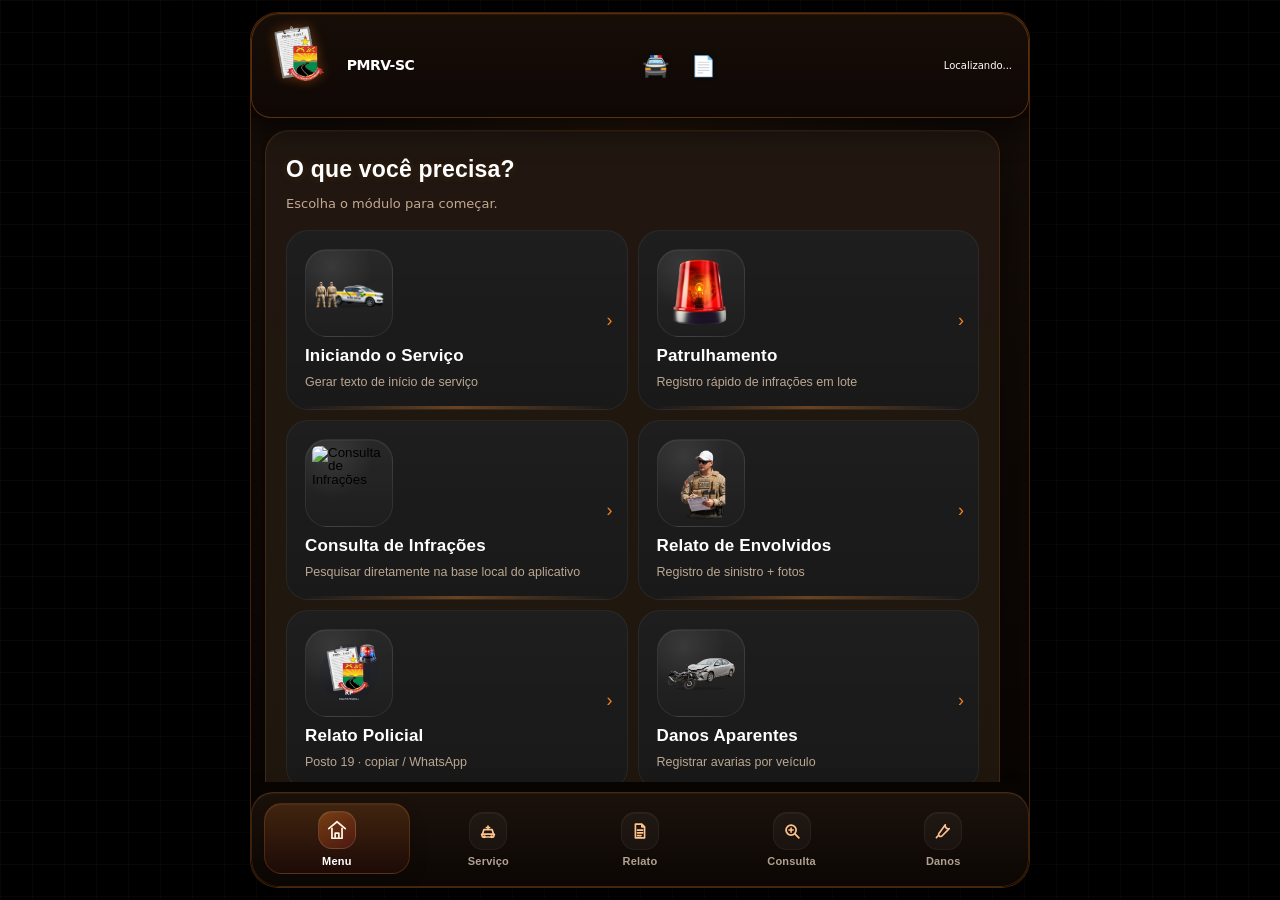
==== commit dfe65fe7: "Revert "feat: improve patrulhamento workflow and home assets" This reverts commit e12c7677f99ca1167c" ====
--- a/index.html
+++ b/index.html
@@ -97,12 +97,12 @@
           <span class="menu-arrow" aria-hidden="true">›</span>
         </button>
 
-        <button class="menu-card" data-color="blue" data-click="go('referencias-proximas')" aria-label="Abrir Referências Próximas (100m)">
-          <div class="menu-icon"><img src="refe.png" alt="" aria-hidden="true" class="menu-icon-img menu-icon-img-rel" /></div>
-          <div class="menu-title">Referências de 100m</div>
-          <div class="menu-desc">Marcos georreferenciados na Grande Floripa</div>
-          <span class="menu-arrow" aria-hidden="true">›</span>
-        </button>
+        <button class="menu-card" data-color="blue" data-click="go('referencias-proximas')" aria-label="Abrir Referências Próximas (100m)">
+          <div class="menu-icon">📍</div>
+          <div class="menu-title">Referências de 100m</div>
+          <div class="menu-desc">Marcos georreferenciados na Grande Floripa</div>
+          <span class="menu-arrow" aria-hidden="true">›</span>
+        </button>
 
         <button class="menu-card" data-color="purple" data-click="go('relatorio')" aria-label="Abrir Relatório Completo de Sinistro">
           <div class="menu-icon"><img src="relatorio.png" class="menu-icon-img menu-icon-img-rel" alt="" aria-hidden="true"></div>
@@ -125,12 +125,12 @@
           <span class="menu-arrow" aria-hidden="true">›</span>
         </button>
 
-        <button class="menu-card" data-color="purple" data-click="go('croqui')" aria-label="Abrir Ferramenta de Croqui Técnico">
-          <div class="menu-icon"><img src="img/Croqui.png" alt="" aria-hidden="true" class="menu-icon-img menu-icon-img-croqui" /></div>
-          <div class="menu-title">Croqui</div>
-          <div class="menu-desc">Esboço técnico do local do acidente</div>
-          <span class="menu-arrow" aria-hidden="true">›</span>
-        </button>
+        <button class="menu-card" data-color="purple" data-click="go('croqui')" aria-label="Abrir Ferramenta de Croqui Técnico">
+          <div class="menu-icon"><img src="Croqui.png" alt="" aria-hidden="true" class="menu-icon-img menu-icon-img-croqui" /></div>
+          <div class="menu-title">Croqui</div>
+          <div class="menu-desc">Esboço técnico do local do acidente</div>
+          <span class="menu-arrow" aria-hidden="true">›</span>
+        </button>
 
         <button class="menu-card" data-color="red" data-click="go('prazos-transito')" aria-label="Abrir Consulta de Prazos de Licenciamento">
           <div class="menu-icon"><img src="prazos.png" alt="" aria-hidden="true" class="menu-icon-img menu-icon-img-cal" /></div>
@@ -139,12 +139,12 @@
           <span class="menu-arrow" aria-hidden="true">›</span>
         </button>
 
-        <button class="menu-card" data-color="green" data-click="go('docs')" aria-label="Abrir CTB Documentos">
-          <div class="menu-icon"><img src="ctb.png" alt="" aria-hidden="true" class="menu-icon-img menu-icon-img-ctb" /></div>
-          <div class="menu-title">CTB Documentos</div>
-          <div class="menu-desc">Consulta rápida sobre regras, documentos e fiscalização</div>
-          <span class="menu-arrow" aria-hidden="true">›</span>
-        </button>
+        <button class="menu-card" data-color="green" data-click="go('docs')" aria-label="Abrir CTB Brasileiro">
+          <div class="menu-icon"><img src="ctb.png" alt="" aria-hidden="true" class="menu-icon-img menu-icon-img-ctb" /></div>
+          <div class="menu-title">CTB Brasileiro</div>
+          <div class="menu-desc">Consulta rápida sobre regras, documentos e fiscalização</div>
+          <span class="menu-arrow" aria-hidden="true">›</span>
+        </button>
 
         <button class="menu-card" data-color="blue" data-click="go('help')" aria-label="Abrir Ajuda e Manual de Uso">
           <div class="menu-icon"><img src="AJUDA.png" alt="" aria-hidden="true" class="menu-icon-img menu-icon-img-help" /></div>
@@ -657,21 +657,25 @@
           <span id="dan-veh-badge" style="font-size:28px;"></span>
         </div>
 
-        <!-- Tabs de vista -->
-        <div style="display:grid;grid-template-columns:repeat(4,1fr);gap:6px;margin-bottom:14px;">
-          <button class="dan-tab active" id="dan-tab-frontal"  data-click="danMudarVista('frontal')">
-            Frontal
-          </button>
-          <button class="dan-tab" id="dan-tab-traseira" data-click="danMudarVista('traseira')">
-            Traseira
-          </button>
-          <button class="dan-tab" id="dan-tab-esquerda" data-click="danMudarVista('esquerda')">
-            Lateral esquerda
-          </button>
-          <button class="dan-tab" id="dan-tab-direita"  data-click="danMudarVista('direita')">
-            Lateral direita
-          </button>
-        </div>
+        <!-- Tabs de vista -->
+        <div style="display:grid;grid-template-columns:repeat(4,1fr);gap:6px;margin-bottom:14px;">
+          <button class="dan-tab active" id="dan-tab-frontal"  data-click="danMudarVista('frontal')">
+            <img class="dan-tab-thumb" src="carro_frente_nobg.png" alt="Frente" data-click-stop="core_zoomImage(this.src)">
+            Frontal
+          </button>
+          <button class="dan-tab" id="dan-tab-traseira" data-click="danMudarVista('traseira')">
+            <img class="dan-tab-thumb" src="carro_tras_nobg.png" alt="Traseira" data-click-stop="core_zoomImage(this.src)">
+            Traseira
+          </button>
+          <button class="dan-tab" id="dan-tab-esquerda" data-click="danMudarVista('esquerda')">
+            <img class="dan-tab-thumb" src="carro_esquerda_nobg.png" alt="Esquerda" data-click-stop="core_zoomImage(this.src)">
+            Lateral esquerda
+          </button>
+          <button class="dan-tab" id="dan-tab-direita"  data-click="danMudarVista('direita')">
+            <img class="dan-tab-thumb" src="carro_direita_nobg.png" alt="Direita" data-click-stop="core_zoomImage(this.src)">
+            Lateral direita
+          </button>
+        </div>
 
         <div id="dan-part-list-area" class="dan-part-list-card" style="display:none;">
           <div class="dan-part-list-head">
@@ -748,20 +752,24 @@
           </div>
         </div>
 
-        <div style="display:grid;grid-template-columns:repeat(4,1fr);gap:6px;margin-bottom:14px;">
-          <button class="dan-tab active" id="v360-tab-frente"   data-click="v360switchTab(this,'frente')">
-            Frente
-          </button>
-          <button class="dan-tab" id="v360-tab-tras" data-click="v360switchTab(this,'tras')">
-            Traseira
-          </button>
-          <button class="dan-tab" id="v360-tab-direita" data-click="v360switchTab(this,'direita')">
-            Lateral direita
-          </button>
-          <button class="dan-tab" id="v360-tab-esquerda" data-click="v360switchTab(this,'esquerda')">
-            Lateral esquerda
-          </button>
-        </div>
+        <div style="display:grid;grid-template-columns:repeat(4,1fr);gap:6px;margin-bottom:14px;">
+          <button class="dan-tab active" id="v360-tab-frente"   data-click="v360switchTab(this,'frente')">
+            <img class="dan-tab-thumb" src="img/extracted_8.png" id="dan-thumb-frente" alt="Frente" data-click-stop="core_zoomImage(this.src)">
+            Frente
+          </button>
+          <button class="dan-tab" id="v360-tab-tras" data-click="v360switchTab(this,'tras')">
+            <img class="dan-tab-thumb" src="img/extracted_9.png" id="dan-thumb-tras" alt="Traseira" data-click-stop="core_zoomImage(this.src)">
+            Traseira
+          </button>
+          <button class="dan-tab" id="v360-tab-direita" data-click="v360switchTab(this,'direita')">
+            <img class="dan-tab-thumb" src="img/extracted_10.png" id="dan-thumb-direita" alt="Direita" data-click-stop="core_zoomImage(this.src)">
+            Lateral direita
+          </button>
+          <button class="dan-tab" id="v360-tab-esquerda" data-click="v360switchTab(this,'esquerda')">
+            <img class="dan-tab-thumb" src="img/extracted_11.png" id="dan-thumb-esquerda" alt="Esquerda" data-click-stop="core_zoomImage(this.src)">
+            Lateral esquerda
+          </button>
+        </div>
 
         <div class="v360-wrap">
           <div class="v360-canvas" id="v360-canvas">
@@ -1106,15 +1114,11 @@
           </div>
         </div>
 
-        <div id="pat_local_manual_box" class="form-field hidden">
-          <label class="field-label">Rodovia e KM</label>
-          <div class="flex gap-8" style="margin-bottom:8px;">
-            <button type="button" class="btn btn-sm" id="btn-pat-local-voz" data-click="pat_iniciarVozLocal()">Voz local</button>
-            <small style="color:var(--muted);">Diga: SC 401 quilometro 33</small>
-          </div>
-          <div class="form-row form-row-2">
-            <div class="form-field">
-              <select id="pat_manual_rodovia">
+        <div id="pat_local_manual_box" class="form-field hidden">
+          <label class="field-label">Rodovia e KM</label>
+          <div class="form-row form-row-2">
+            <div class="form-field">
+              <select id="pat_manual_rodovia">
                 <option value="">-- Selecione --</option>
                 <option value="SC-401">SC-401</option>
                 <option value="SC-402">SC-402</option>
@@ -1186,61 +1190,38 @@
           </div>
         </div>
 
-        <div class="form-field">
-          <label class="field-label">Observações</label>
-          <textarea id="pat_obs" rows="3" placeholder="Anote detalhes úteis para o relatório."></textarea>
-        </div>
-
-        <div class="form-field">
-          <label class="field-label">Produtividade</label>
-          <div style="display:flex;align-items:center;justify-content:space-between;gap:12px;flex-wrap:wrap;padding:12px 14px;border-radius:12px;border:1px solid var(--border);background:rgba(255,255,255,.03);">
-            <div style="display:flex;flex-direction:column;gap:4px;">
-              <strong id="pat_draft_status" style="font-size:12px;color:#fff;">Rascunho pronto.</strong>
-              <span id="pat_feedback" style="font-size:11px;color:var(--muted);">Use favoritos, histórico e autosave para agilizar o turno.</span>
-            </div>
-            <button type="button" class="btn btn-sm" data-click="pat_salvarFavoritoAtual()">⭐ Salvar favorito</button>
-          </div>
-        </div>
-
-        <div class="form-field">
-          <label class="field-label">Favoritos operacionais</label>
-          <div id="pat_favoritos_lista" style="display:flex;flex-wrap:wrap;gap:8px;"></div>
-        </div>
-
-        <div class="form-field">
-          <label class="field-label">Histórico recente</label>
-          <div id="pat_recentes_lista" style="display:flex;flex-wrap:wrap;gap:8px;"></div>
-        </div>
-
-        <button class="btn btn-primary btn-full btn-lg" data-click="pat_salvarVeiculo()">+ Adicionar registro</button>
-      </div>
-
-      <div id="pat_lista_card" class="result-box hidden" style="margin-top:20px;">
-        <p class="result-label">Turno em andamento</p>
-        <div style="display:flex;align-items:center;justify-content:space-between;gap:10px;flex-wrap:wrap;margin-bottom:12px;padding:12px 14px;border-radius:14px;border:1px solid rgba(245,130,32,.18);background:linear-gradient(180deg, rgba(245,130,32,.08), rgba(255,255,255,.02));">
+        <div class="form-field">
+          <label class="field-label">Observações</label>
+          <textarea id="pat_obs" rows="3" placeholder="Anote detalhes úteis para o relatório."></textarea>
+        </div>
+
+        <button class="btn btn-primary btn-full btn-lg" data-click="pat_salvarVeiculo()">+ Adicionar registro</button>
+      </div>
+
+      <div id="pat_lista_card" class="result-box hidden" style="margin-top:20px;">
+        <p class="result-label">Turno em andamento</p>
+        <div style="display:flex;align-items:center;justify-content:space-between;gap:10px;flex-wrap:wrap;margin-bottom:12px;padding:12px 14px;border-radius:14px;border:1px solid rgba(245,130,32,.18);background:linear-gradient(180deg, rgba(245,130,32,.08), rgba(255,255,255,.02));">
           <div>
             <div style="font-size:10px;font-weight:800;letter-spacing:.08em;text-transform:uppercase;color:var(--label);">Resumo do turno</div>
             <div id="pat_total_turno" style="margin-top:4px;font-size:18px;font-weight:900;color:#fff;">Total de abordagens: 0</div>
-          </div>
-          <button class="btn btn-primary" data-click="pat_encerrarPatrulhamento()">🏁 Patrulhamento terminando</button>
-        </div>
-        <div id="pat_stats_box" style="display:grid;grid-template-columns:repeat(auto-fit,minmax(180px,1fr));gap:10px;margin-bottom:12px;"></div>
-        <div id="pat_lista_container"></div>
-        <div class="result-actions">
-          <button class="btn btn-danger" data-click="pat_limparTudo()">🗑 Limpar lote</button>
-          <button class="btn" data-click="pat_gerarRelatorio()">👁 Prévia do texto</button>
-        </div>
+          </div>
+          <button class="btn btn-primary" data-click="pat_encerrarPatrulhamento()">🏁 Patrulhamento terminando</button>
+        </div>
+        <div id="pat_lista_container"></div>
+        <div class="result-actions">
+          <button class="btn btn-danger" data-click="pat_limparTudo()">🗑 Limpar lote</button>
+          <button class="btn" data-click="pat_gerarRelatorio()">👁 Prévia do texto</button>
+        </div>
       </div>
 
       <div id="pat_result_area" class="result-box hidden" style="margin-top:20px;">
-        <p class="result-label">Resumo final do patrulhamento</p>
-        <div class="result-text" id="pat_result_text"></div>
-        <div class="result-actions">
-          <button class="btn" data-click="pat_gerarPdf()">📄 Gerar PDF</button>
-          <button class="btn btn-success" data-click="pat_baixarTxt()">📝 Gerar TXT</button>
-          <button class="btn btn-whats" data-click="whatsapp('pat_result_text')">📲 WhatsApp</button>
-        </div>
-      </div>
+        <p class="result-label">Resumo final do patrulhamento</p>
+        <div class="result-text" id="pat_result_text"></div>
+        <div class="result-actions">
+          <button class="btn btn-success" data-click="pat_baixarTxt()">📝 Gerar TXT</button>
+          <button class="btn btn-whats" data-click="whatsapp('pat_result_text')">📲 WhatsApp</button>
+        </div>
+      </div>
     </div>
   </section>
 
@@ -1381,227 +1362,129 @@
         </div>
       </div>
 
-      <div id="pes-content-img" class="hidden">
-        <div class="sub-box" style="margin-bottom:12px;">
-          <div class="result-label">Guia visual por tipo</div>
-          <div style="font-size:12px;color:var(--label);">Referência rápida em perfil lateral para conferir a configuração visual e a quantidade de eixos antes do enquadramento.</div>
-        </div>
-
-        <div class="pes-axle-grid">
-          <article class="pes-axle-card">
-            <div class="pes-axle-head">
-              <strong>Toco</strong>
-              <span class="pes-axle-tag">2 eixos</span>
-            </div>
-            <div class="pes-axle-media">
-              <div class="pes-real-rig pes-real-rig-simple">
-                <div class="pes-real-cab">
-                  <img src="cesquerda.png" alt="Caminhão toco em vista lateral">
-                </div>
-                <div class="pes-real-body pes-real-body-short"></div>
-                <div class="pes-real-wheel-row pes-real-wheel-row-2">
-                  <span class="pes-real-wheel"></span>
-                  <span class="pes-real-wheel"></span>
-                </div>
-              </div>
-              <div class="pes-axle-note">Veículo simples: 1 eixo direcional + 1 eixo traseiro.</div>
-            </div>
-          </article>
-
-          <article class="pes-axle-card">
-            <div class="pes-axle-head">
-              <strong>Truck</strong>
-              <span class="pes-axle-tag">3 eixos</span>
-            </div>
-            <div class="pes-axle-media">
-              <div class="pes-real-rig pes-real-rig-simple">
-                <div class="pes-real-cab">
-                  <img src="cesquerda.png" alt="Caminhão truck em vista lateral">
-                </div>
-                <div class="pes-real-body pes-real-body-medium"></div>
-                <div class="pes-real-wheel-row pes-real-wheel-row-3">
-                  <span class="pes-real-wheel"></span>
-                  <span class="pes-real-wheel"></span>
-                  <span class="pes-real-wheel"></span>
-                </div>
-              </div>
-              <div class="pes-axle-note">Configuração rígida: 1 eixo dianteiro + 2 traseiros.</div>
-            </div>
-          </article>
-
-          <article class="pes-axle-card">
-            <div class="pes-axle-head">
-              <strong>Bitruck</strong>
-              <span class="pes-axle-tag">4 eixos</span>
-            </div>
-            <div class="pes-axle-media">
-              <div class="pes-real-rig pes-real-rig-simple">
-                <div class="pes-real-cab">
-                  <img src="cesquerda.png" alt="Caminhão bitruck em vista lateral">
-                </div>
-                <div class="pes-real-body pes-real-body-long"></div>
-                <div class="pes-real-wheel-row pes-real-wheel-row-4">
-                  <span class="pes-real-wheel"></span>
-                  <span class="pes-real-wheel"></span>
-                  <span class="pes-real-wheel"></span>
-                  <span class="pes-real-wheel"></span>
-                </div>
-              </div>
-              <div class="pes-axle-note">Bitruck: 1 eixo direcional + 3 eixos traseiros.</div>
-            </div>
-          </article>
-
-          <article class="pes-axle-card">
-            <div class="pes-axle-head">
-              <strong>Cavalo + 1 eixo</strong>
-              <span class="pes-axle-tag">3 eixos</span>
-            </div>
-            <div class="pes-axle-media">
-              <div class="pes-real-rig pes-real-rig-articulado">
-                <div class="pes-real-cab">
-                  <img src="cesquerda.png" alt="Cavalo mecânico com semirreboque de um eixo em vista lateral">
-                </div>
-                <div class="pes-real-tractor-bed"></div>
-                <div class="pes-real-trailer pes-real-trailer-short"></div>
-                <div class="pes-real-wheel-row pes-real-wheel-row-3">
-                  <span class="pes-real-wheel"></span>
-                  <span class="pes-real-wheel"></span>
-                  <span class="pes-real-wheel"></span>
-                </div>
-              </div>
-              <div class="pes-axle-note">Cavalo mecânico + semirreboque leve com 1 eixo.</div>
-            </div>
-          </article>
-
-          <article class="pes-axle-card">
-            <div class="pes-axle-head">
-              <strong>Cavalo + 2 eixos</strong>
-              <span class="pes-axle-tag">4 eixos</span>
-            </div>
-            <div class="pes-axle-media">
-              <div class="pes-real-rig pes-real-rig-articulado">
-                <div class="pes-real-cab">
-                  <img src="cesquerda.png" alt="Cavalo mecânico com semirreboque de dois eixos em vista lateral">
-                </div>
-                <div class="pes-real-tractor-bed"></div>
-                <div class="pes-real-trailer pes-real-trailer-medium"></div>
-                <div class="pes-real-wheel-row pes-real-wheel-row-4">
-                  <span class="pes-real-wheel"></span>
-                  <span class="pes-real-wheel"></span>
-                  <span class="pes-real-wheel"></span>
-                  <span class="pes-real-wheel"></span>
-                </div>
-              </div>
-              <div class="pes-axle-note">Conjunto articulado curto com 2 eixos no semirreboque.</div>
-            </div>
-          </article>
-
-          <article class="pes-axle-card">
-            <div class="pes-axle-head">
-              <strong>Carreta</strong>
-              <span class="pes-axle-tag">5 eixos</span>
-            </div>
-            <div class="pes-axle-media">
-              <div class="pes-real-rig pes-real-rig-articulado">
-                <div class="pes-real-cab">
-                  <img src="cesquerda.png" alt="Carreta de cinco eixos em vista lateral">
-                </div>
-                <div class="pes-real-tractor-bed"></div>
-                <div class="pes-real-trailer pes-real-trailer-long"></div>
-                <div class="pes-real-wheel-row pes-real-wheel-row-5">
-                  <span class="pes-real-wheel"></span>
-                  <span class="pes-real-wheel"></span>
-                  <span class="pes-real-wheel"></span>
-                  <span class="pes-real-wheel"></span>
-                  <span class="pes-real-wheel"></span>
-                </div>
-              </div>
-              <div class="pes-axle-note">Cavalo mecânico + semirreboque com 3 eixos.</div>
-            </div>
-          </article>
-
-          <article class="pes-axle-card">
-            <div class="pes-axle-head">
-              <strong>Carreta LS</strong>
-              <span class="pes-axle-tag">6 eixos</span>
-            </div>
-            <div class="pes-axle-media">
-              <div class="pes-real-rig pes-real-rig-articulado">
-                <div class="pes-real-cab">
-                  <img src="cesquerda.png" alt="Carreta LS de seis eixos em vista lateral">
-                </div>
-                <div class="pes-real-tractor-bed"></div>
-                <div class="pes-real-trailer pes-real-trailer-long"></div>
-                <div class="pes-real-wheel-row pes-real-wheel-row-6">
-                  <span class="pes-real-wheel"></span>
-                  <span class="pes-real-wheel"></span>
-                  <span class="pes-real-wheel"></span>
-                  <span class="pes-real-wheel"></span>
-                  <span class="pes-real-wheel"></span>
-                  <span class="pes-real-wheel"></span>
-                </div>
-              </div>
-              <div class="pes-axle-note">Conjunto com 3 eixos no cavalo e 3 eixos no semirreboque.</div>
-            </div>
-          </article>
-
-          <article class="pes-axle-card">
-            <div class="pes-axle-head">
-              <strong>Bitrem</strong>
-              <span class="pes-axle-tag">7 eixos</span>
-            </div>
-            <div class="pes-axle-media">
-              <div class="pes-real-rig pes-real-rig-bitrem">
-                <div class="pes-real-cab">
-                  <img src="cesquerda.png" alt="Bitrem de sete eixos em vista lateral">
-                </div>
-                <div class="pes-real-tractor-bed"></div>
-                <div class="pes-real-trailer pes-real-trailer-short"></div>
-                <div class="pes-real-trailer pes-real-trailer-last pes-real-trailer-short"></div>
-                <div class="pes-real-wheel-row pes-real-wheel-row-7">
-                  <span class="pes-real-wheel"></span>
-                  <span class="pes-real-wheel"></span>
-                  <span class="pes-real-wheel"></span>
-                  <span class="pes-real-wheel"></span>
-                  <span class="pes-real-wheel"></span>
-                  <span class="pes-real-wheel"></span>
-                  <span class="pes-real-wheel"></span>
-                </div>
-              </div>
-              <div class="pes-axle-note">Bitrem: cavalo mecânico + dois semirreboques em combinação longa.</div>
-            </div>
-          </article>
-
-          <article class="pes-axle-card">
-            <div class="pes-axle-head">
-              <strong>Rodotrem</strong>
-              <span class="pes-axle-tag">9 eixos</span>
-            </div>
-            <div class="pes-axle-media">
-              <div class="pes-real-rig pes-real-rig-bitrem">
-                <div class="pes-real-cab">
-                  <img src="cesquerda.png" alt="Rodotrem de nove eixos em vista lateral">
-                </div>
-                <div class="pes-real-tractor-bed"></div>
-                <div class="pes-real-trailer pes-real-trailer-medium"></div>
-                <div class="pes-real-trailer pes-real-trailer-last pes-real-trailer-medium"></div>
-                <div class="pes-real-wheel-row pes-real-wheel-row-9">
-                  <span class="pes-real-wheel"></span>
-                  <span class="pes-real-wheel"></span>
-                  <span class="pes-real-wheel"></span>
-                  <span class="pes-real-wheel"></span>
-                  <span class="pes-real-wheel"></span>
-                  <span class="pes-real-wheel"></span>
-                  <span class="pes-real-wheel"></span>
-                  <span class="pes-real-wheel"></span>
-                  <span class="pes-real-wheel"></span>
-                </div>
-              </div>
-              <div class="pes-axle-note">Rodotrem: cavalo + dolly + dois semirreboques, totalizando 9 eixos.</div>
-            </div>
-          </article>
-        </div>
-      </div>
+      <div id="pes-content-img" class="hidden">
+        <div class="sub-box" style="margin-bottom:12px;">
+          <div class="result-label">Guia visual por tipo</div>
+          <div style="font-size:12px;color:var(--label);">Referência rápida do tipo de caminhão e quantidade de eixos para apoio no enquadramento de peso.</div>
+        </div>
+
+        <div class="pes-axle-grid">
+          <article class="pes-axle-card">
+            <div class="pes-axle-head">
+              <strong>Toco</strong>
+              <span class="pes-axle-tag">2 eixos</span>
+            </div>
+            <div class="pes-axle-media">
+              <svg viewBox="0 0 260 90" aria-label="Caminhão toco, dois eixos">
+                <rect x="14" y="34" width="156" height="28" rx="6" fill="#f58220"/>
+                <rect x="172" y="38" width="56" height="24" rx="4" fill="#f59e0b"/>
+                <rect x="186" y="42" width="18" height="10" rx="2" fill="#0f172a"/>
+                <circle cx="64" cy="72" r="10" fill="#1f2937"/><circle cx="64" cy="72" r="4" fill="#9ca3af"/>
+                <circle cx="146" cy="72" r="10" fill="#1f2937"/><circle cx="146" cy="72" r="4" fill="#9ca3af"/>
+              </svg>
+            </div>
+          </article>
+
+          <article class="pes-axle-card">
+            <div class="pes-axle-head">
+              <strong>Truck</strong>
+              <span class="pes-axle-tag">3 eixos</span>
+            </div>
+            <div class="pes-axle-media">
+              <svg viewBox="0 0 260 90" aria-label="Caminhão truck, três eixos">
+                <rect x="14" y="34" width="156" height="28" rx="6" fill="#f58220"/>
+                <rect x="172" y="38" width="56" height="24" rx="4" fill="#f59e0b"/>
+                <rect x="186" y="42" width="18" height="10" rx="2" fill="#0f172a"/>
+                <circle cx="58" cy="72" r="10" fill="#1f2937"/><circle cx="58" cy="72" r="4" fill="#9ca3af"/>
+                <circle cx="132" cy="72" r="10" fill="#1f2937"/><circle cx="132" cy="72" r="4" fill="#9ca3af"/>
+                <circle cx="156" cy="72" r="10" fill="#1f2937"/><circle cx="156" cy="72" r="4" fill="#9ca3af"/>
+              </svg>
+            </div>
+          </article>
+
+          <article class="pes-axle-card">
+            <div class="pes-axle-head">
+              <strong>Bitruck</strong>
+              <span class="pes-axle-tag">4 eixos</span>
+            </div>
+            <div class="pes-axle-media">
+              <svg viewBox="0 0 260 90" aria-label="Caminhão bitruck, quatro eixos">
+                <rect x="14" y="34" width="156" height="28" rx="6" fill="#f58220"/>
+                <rect x="172" y="38" width="56" height="24" rx="4" fill="#f59e0b"/>
+                <rect x="186" y="42" width="18" height="10" rx="2" fill="#0f172a"/>
+                <circle cx="50" cy="72" r="10" fill="#1f2937"/><circle cx="50" cy="72" r="4" fill="#9ca3af"/>
+                <circle cx="114" cy="72" r="10" fill="#1f2937"/><circle cx="114" cy="72" r="4" fill="#9ca3af"/>
+                <circle cx="138" cy="72" r="10" fill="#1f2937"/><circle cx="138" cy="72" r="4" fill="#9ca3af"/>
+                <circle cx="162" cy="72" r="10" fill="#1f2937"/><circle cx="162" cy="72" r="4" fill="#9ca3af"/>
+              </svg>
+            </div>
+          </article>
+
+          <article class="pes-axle-card">
+            <div class="pes-axle-head">
+              <strong>Cavalo + Semirreboque</strong>
+              <span class="pes-axle-tag">5 eixos</span>
+            </div>
+            <div class="pes-axle-media">
+              <svg viewBox="0 0 260 90" aria-label="Cavalo mais semirreboque, cinco eixos">
+                <rect x="20" y="38" width="58" height="24" rx="4" fill="#f59e0b"/>
+                <rect x="80" y="34" width="136" height="28" rx="6" fill="#f58220"/>
+                <rect x="198" y="30" width="40" height="8" rx="2" fill="#f59e0b"/>
+                <circle cx="40" cy="72" r="10" fill="#1f2937"/><circle cx="40" cy="72" r="4" fill="#9ca3af"/>
+                <circle cx="66" cy="72" r="10" fill="#1f2937"/><circle cx="66" cy="72" r="4" fill="#9ca3af"/>
+                <circle cx="124" cy="72" r="10" fill="#1f2937"/><circle cx="124" cy="72" r="4" fill="#9ca3af"/>
+                <circle cx="156" cy="72" r="10" fill="#1f2937"/><circle cx="156" cy="72" r="4" fill="#9ca3af"/>
+                <circle cx="188" cy="72" r="10" fill="#1f2937"/><circle cx="188" cy="72" r="4" fill="#9ca3af"/>
+              </svg>
+            </div>
+          </article>
+
+          <article class="pes-axle-card">
+            <div class="pes-axle-head">
+              <strong>Bitrem</strong>
+              <span class="pes-axle-tag">7 eixos</span>
+            </div>
+            <div class="pes-axle-media">
+              <svg viewBox="0 0 260 90" aria-label="Bitrem, sete eixos">
+                <rect x="14" y="40" width="44" height="22" rx="4" fill="#f59e0b"/>
+                <rect x="62" y="34" width="70" height="28" rx="6" fill="#f58220"/>
+                <rect x="140" y="34" width="100" height="28" rx="6" fill="#fb923c"/>
+                <circle cx="30" cy="72" r="9" fill="#1f2937"/><circle cx="30" cy="72" r="4" fill="#9ca3af"/>
+                <circle cx="52" cy="72" r="9" fill="#1f2937"/><circle cx="52" cy="72" r="4" fill="#9ca3af"/>
+                <circle cx="84" cy="72" r="9" fill="#1f2937"/><circle cx="84" cy="72" r="4" fill="#9ca3af"/>
+                <circle cx="112" cy="72" r="9" fill="#1f2937"/><circle cx="112" cy="72" r="4" fill="#9ca3af"/>
+                <circle cx="162" cy="72" r="9" fill="#1f2937"/><circle cx="162" cy="72" r="4" fill="#9ca3af"/>
+                <circle cx="190" cy="72" r="9" fill="#1f2937"/><circle cx="190" cy="72" r="4" fill="#9ca3af"/>
+                <circle cx="218" cy="72" r="9" fill="#1f2937"/><circle cx="218" cy="72" r="4" fill="#9ca3af"/>
+              </svg>
+            </div>
+          </article>
+
+          <article class="pes-axle-card">
+            <div class="pes-axle-head">
+              <strong>Rodotrem</strong>
+              <span class="pes-axle-tag">9 eixos</span>
+            </div>
+            <div class="pes-axle-media">
+              <svg viewBox="0 0 260 90" aria-label="Rodotrem, nove eixos">
+                <rect x="10" y="42" width="42" height="20" rx="4" fill="#f59e0b"/>
+                <rect x="56" y="34" width="58" height="28" rx="6" fill="#f58220"/>
+                <rect x="118" y="34" width="58" height="28" rx="6" fill="#fb923c"/>
+                <rect x="180" y="34" width="64" height="28" rx="6" fill="#fdba74"/>
+                <circle cx="24" cy="72" r="8" fill="#1f2937"/><circle cx="24" cy="72" r="3" fill="#9ca3af"/>
+                <circle cx="44" cy="72" r="8" fill="#1f2937"/><circle cx="44" cy="72" r="3" fill="#9ca3af"/>
+                <circle cx="72" cy="72" r="8" fill="#1f2937"/><circle cx="72" cy="72" r="3" fill="#9ca3af"/>
+                <circle cx="92" cy="72" r="8" fill="#1f2937"/><circle cx="92" cy="72" r="3" fill="#9ca3af"/>
+                <circle cx="132" cy="72" r="8" fill="#1f2937"/><circle cx="132" cy="72" r="3" fill="#9ca3af"/>
+                <circle cx="152" cy="72" r="8" fill="#1f2937"/><circle cx="152" cy="72" r="3" fill="#9ca3af"/>
+                <circle cx="188" cy="72" r="8" fill="#1f2937"/><circle cx="188" cy="72" r="3" fill="#9ca3af"/>
+                <circle cx="208" cy="72" r="8" fill="#1f2937"/><circle cx="208" cy="72" r="3" fill="#9ca3af"/>
+                <circle cx="228" cy="72" r="8" fill="#1f2937"/><circle cx="228" cy="72" r="3" fill="#9ca3af"/>
+              </svg>
+            </div>
+          </article>
+        </div>
+      </div>
 
       <div id="pes_infracao_box" class="result-box hidden" style="margin-top:20px;">
         <p class="result-label">Enquadramento sugerido</p>
@@ -1759,6 +1642,13 @@
         <button class="btn btn-sm" data-click="croqui_espelhar()">⇋ Espelhar</button>
         <button class="btn btn-sm" data-click="croqui_camada('frente')">⬆ Frente</button>
         <button class="btn btn-sm" data-click="croqui_camada('tras')">⬇ Fundo</button>
+      </div>
+
+      <div class="flex gap-8 flex-wrap" style="margin-bottom:12px;">
+        <button class="btn btn-sm" data-click="croqui_aplicarModelo('frontal')">Modelo frontal</button>
+        <button class="btn btn-sm" data-click="croqui_aplicarModelo('traseira')">Modelo traseira</button>
+        <button class="btn btn-sm" data-click="croqui_aplicarModelo('transversal')">Modelo transversal</button>
+        <button class="btn btn-sm" data-click="croqui_aplicarModelo('saida')">Modelo saída</button>
       </div>
 
       <div style="background:#1a1f2d;border:1px solid var(--border);border-radius:14px;overflow:hidden;">
@@ -1967,7 +1857,7 @@
     <div class="card">
       <div class="card-header">
         <div>
-          <h2 class="card-title">📄 CTB Documentos</h2>
+          <h2 class="card-title">📄 CTB Brasileiro</h2>
           <p class="card-sub">Consulta rápida sobre regras, documentos, ciclomotores e exigências operacionais.</p>
         </div>
       </div>
@@ -2500,11 +2390,128 @@
       <button class="btn btn-primary" data-click="croqui_filtrarIcones('veiculo')">Veículos</button>
       <button class="btn" data-click="croqui_filtrarIcones('objeto')">Sinalização</button>
       <button class="btn" data-click="croqui_filtrarIcones('obstaculo')">Obstáculos</button>
+      <button class="btn" data-click="croqui_filtrarIcones('sinistro')">Sinistros</button>
       <button class="btn" data-click="croqui_filtrarIcones('frequentes')">⭐ Frequentes</button>
     </div>
 
     <div style="display:grid;grid-template-columns:repeat(auto-fit,minmax(110px,1fr));gap:10px;" id="croqui-icons-grid">
-      <!-- Ícones gerados dinamicamente pelo croqui_renderizarGridIcones() -->
+      <!-- Frequentes -->
+      <button class="btn croqui-icon-btn frequentes hidden" data-click="croqui_inserirPistaSvg('waldermar viera SC-.svg')">
+        <span class="icon-emoji">🛣️</span>
+        <span class="icon-label">Pista W. Vieira</span>
+      </button>
+      <button class="btn croqui-icon-btn frequentes hidden" data-click="croqui_inserirSvg('pedestre.svg', true)">
+        <img src="pedestre.svg" alt="">
+        <span class="icon-label">Pedestre (SVG)</span>
+      </button>
+      <button class="btn croqui-icon-btn frequentes hidden" data-click="croqui_inserirIcone('viatura')">
+        <span class="icon-emoji">🚓</span>
+        <span class="icon-label">Viatura PMRv</span>
+      </button>
+      <button class="btn croqui-icon-btn frequentes hidden" data-click="croqui_inserirIcone('v1')">
+        <span class="icon-emoji">🚗</span>
+        <span class="icon-label">Veículo 1 (V1)</span>
+      </button>
+      
+      <!-- Veículos -->
+      <button class="btn croqui-icon-btn veiculo" data-click="croqui_inserirIcone('v1')">
+        <span class="icon-emoji">🚗</span>
+        <span class="icon-label">Veículo 1</span>
+      </button>
+      <button class="btn croqui-icon-btn veiculo" data-click="croqui_inserirIcone('v2')">
+        <span class="icon-emoji">🚘</span>
+        <span class="icon-label">Veículo 2</span>
+      </button>
+      <button class="btn croqui-icon-btn veiculo" data-click="croqui_inserirIcone('moto')">
+        <span class="icon-emoji">🏍️</span>
+        <span class="icon-label">Moto</span>
+      </button>
+      <button class="btn croqui-icon-btn veiculo" data-click="croqui_inserirIcone('caminhao')">
+        <span class="icon-emoji">🚚</span>
+        <span class="icon-label">Caminhão</span>
+      </button>
+      <button class="btn croqui-icon-btn veiculo" data-click="croqui_inserirIcone('carreta')">
+        <span class="icon-emoji">🚛</span>
+        <span class="icon-label">Carreta</span>
+      </button>
+      <button class="btn croqui-icon-btn veiculo" data-click="croqui_inserirIcone('onibus')">
+        <span class="icon-emoji">🚌</span>
+        <span class="icon-label">Ônibus</span>
+      </button>
+      <button class="btn croqui-icon-btn veiculo" data-click="croqui_inserirIcone('viatura')">
+        <span class="icon-emoji">🚓</span>
+        <span class="icon-label">Viatura</span>
+      </button>
+
+      <!-- Sinalização -->
+      <button class="btn croqui-icon-btn objeto hidden" data-click="croqui_inserirIcone('pare')">
+        <span class="icon-emoji">🛑</span>
+        <span class="icon-label">Pare</span>
+      </button>
+      <button class="btn croqui-icon-btn objeto hidden" data-click="croqui_inserirIcone('semaforo')">
+        <span class="icon-emoji">🚦</span>
+        <span class="icon-label">Semáforo</span>
+      </button>
+      <button class="btn croqui-icon-btn objeto hidden" data-click="croqui_inserirIcone('cone')">
+        <span class="icon-emoji">⚠️</span>
+        <span class="icon-label">Cone</span>
+      </button>
+
+      <!-- Obstáculos -->
+      <button class="btn croqui-icon-btn obstaculo hidden" data-click="croqui_inserirSvg('pedestre.svg', true)">
+        <img src="pedestre.svg" alt="">
+        <span class="icon-label">Pedestre (SVG)</span>
+      </button>
+      <button class="btn croqui-icon-btn obstaculo hidden" data-click="croqui_inserirIcone('poste')">
+        <span class="icon-emoji">💡</span>
+        <span class="icon-label">Poste</span>
+      </button>
+      <button class="btn croqui-icon-btn obstaculo hidden" data-click="croqui_inserirIcone('arvore')">
+        <span class="icon-emoji">🌳</span>
+        <span class="icon-label">Árvore</span>
+      </button>
+
+      <!-- Sinistros (SVG) -->
+      <button class="btn croqui-icon-btn sinistro hidden" data-click="croqui_inserirSvg('3.1-colisao-frontal.svg')">
+        <img src="img/sinistros/3.1-colisao-frontal.svg" alt="">
+        <span class="icon-label">Colisão Frontal</span>
+      </button>
+      <button class="btn croqui-icon-btn sinistro hidden" data-click="croqui_inserirSvg('3.2-colisao-traseira.svg')">
+        <img src="img/sinistros/3.2-colisao-traseira.svg" alt="">
+        <span class="icon-label">Colisão Traseira</span>
+      </button>
+      <button class="btn croqui-icon-btn sinistro hidden" data-click="croqui_inserirSvg('3.3-colisao-engavetamento.svg')">
+        <img src="img/sinistros/3.3-colisao-engavetamento.svg" alt="">
+        <span class="icon-label">Engavetamento</span>
+      </button>
+      <button class="btn croqui-icon-btn sinistro hidden" data-click="croqui_inserirSvg('2.3-abalroamento-transversal.svg')">
+        <img src="img/sinistros/2.3-abalroamento-transversal.svg" alt="">
+        <span class="icon-label">Transversal</span>
+      </button>
+      <button class="btn croqui-icon-btn sinistro hidden" data-click="croqui_inserirSvg('5.3-saida-pista-capotamento.svg')">
+        <img src="img/sinistros/5.3-saida-pista-capotamento.svg" alt="">
+        <span class="icon-label">Capotamento</span>
+      </button>
+      <button class="btn croqui-icon-btn sinistro hidden" data-click="croqui_inserirSvg('5.4-saida-pista-tombamento.svg')">
+        <img src="img/sinistros/5.4-saida-pista-tombamento.svg" alt="">
+        <span class="icon-label">Tombamento</span>
+      </button>
+      <button class="btn croqui-icon-btn sinistro hidden" data-click="croqui_inserirSvg('1.1-atropelamento-pedestre.svg')">
+        <img src="img/sinistros/1.1-atropelamento-pedestre.svg" alt="">
+        <span class="icon-label">Atrop. Pedestre</span>
+      </button>
+      <button class="btn croqui-icon-btn sinistro hidden" data-click="croqui_inserirSvg('1.2-atropelamento-animal.svg')">
+        <img src="img/sinistros/1.2-atropelamento-animal.svg" alt="">
+        <span class="icon-label">Atrop. Animal</span>
+      </button>
+      <button class="btn croqui-icon-btn sinistro hidden" data-click="croqui_inserirSvg('4.1-choque-poste.svg')">
+        <img src="img/sinistros/4.1-choque-poste.svg" alt="">
+        <span class="icon-label">Choque Poste</span>
+      </button>
+      <button class="btn croqui-icon-btn sinistro hidden" data-click="croqui_inserirSvg('4.6-choque-defensa.svg')">
+        <img src="img/sinistros/4.6-choque-defensa.svg" alt="">
+        <span class="icon-label">Choque Defensa</span>
+      </button>
     </div>
   </div>
 </div>
--- a/css/inlined.css
+++ b/css/inlined.css
@@ -1,13 +1,13 @@
 /* ============================================================
        DESIGN TOKENS
     ============================================================ */
-    :root {
-      --app-shell-gap: 12px;
-      --bg:        #000000;
-      --surface:   #0d0d0d;
-      --surface-2: #151515;
-      --surface-3: #1d1d1d;
-      --card:      #1a1008;
+    :root {
+      --app-shell-gap: 12px;
+      --bg:        #000000;
+      --surface:   #0d0d0d;
+      --surface-2: #151515;
+      --surface-3: #1d1d1d;
+      --card:      #1a1008;
 
       --border:    rgba(148,120,92,.25);
       --border-hi: rgba(245,130,32,.35);
@@ -54,18 +54,18 @@
     }
     ::selection { background: rgba(245,130,32,.4); color: #fff; }
 
-    body {
-      font-family: var(--font-body);
-      background: var(--bg);
-      color: var(--text);
-      min-height: 100vh;
-      min-height: 100dvh;
-      padding: var(--app-shell-gap);
-      overflow: hidden;
-      -webkit-font-smoothing: antialiased;
-      -moz-osx-font-smoothing: grayscale;
-      font-size: 15px;
-      line-height: 1.6;
+    body {
+      font-family: var(--font-body);
+      background: var(--bg);
+      color: var(--text);
+      min-height: 100vh;
+      min-height: 100dvh;
+      padding: var(--app-shell-gap);
+      overflow: hidden;
+      -webkit-font-smoothing: antialiased;
+      -moz-osx-font-smoothing: grayscale;
+      font-size: 15px;
+      line-height: 1.6;
       /* Subtle grid texture */
       background-image:
         linear-gradient(rgba(148,120,92,.06) 1px, transparent 1px),
@@ -74,59 +74,59 @@
     }
 
 
-
-    .app {
-      width: 100%;
-      max-width: 780px;
-      margin: 0 auto;
-      height: calc(100dvh - (var(--app-shell-gap) * 2));
-      display: grid;
-      grid-template-rows: auto minmax(0, 1fr) auto;
-      overflow: hidden;
-      border: 1px solid rgba(245,130,32,.24);
-      border-radius: 28px;
-      background:
-        linear-gradient(180deg, rgba(18,10,5,.96), rgba(8,4,2,.98)),
-        rgba(0,0,0,.92);
-      box-shadow:
-        0 24px 80px rgba(0,0,0,.55),
-        inset 0 1px 0 rgba(255,255,255,.03);
-    }
-    .app.app-wide {
-      max-width: min(1380px, calc(100vw - (var(--app-shell-gap) * 2)));
-    }
+
+    .app {
+      width: 100%;
+      max-width: 780px;
+      margin: 0 auto;
+      height: calc(100dvh - (var(--app-shell-gap) * 2));
+      display: grid;
+      grid-template-rows: auto minmax(0, 1fr) auto;
+      overflow: hidden;
+      border: 1px solid rgba(245,130,32,.24);
+      border-radius: 28px;
+      background:
+        linear-gradient(180deg, rgba(18,10,5,.96), rgba(8,4,2,.98)),
+        rgba(0,0,0,.92);
+      box-shadow:
+        0 24px 80px rgba(0,0,0,.55),
+        inset 0 1px 0 rgba(255,255,255,.03);
+    }
+    .app.app-wide {
+      max-width: min(1380px, calc(100vw - (var(--app-shell-gap) * 2)));
+    }
 
     /* ============================================================
        TOPBAR
     ============================================================ */
-    .topbar {
-      position: relative;
-      top: auto;
-      z-index: 100;
-      display: flex;
-      align-items: center;
+    .topbar {
+      position: relative;
+      top: auto;
+      z-index: 100;
+      display: flex;
+      align-items: center;
       justify-content: space-between;
       gap: 12px;
-      padding: 10px 16px;
-      background:
-        linear-gradient(180deg, rgba(24,14,8,.96), rgba(14,8,5,.92)),
-        rgba(10,5,0,.90);
-      border: 1px solid rgba(245,130,32,.30);
+      padding: 10px 16px;
+      background:
+        linear-gradient(180deg, rgba(24,14,8,.96), rgba(14,8,5,.92)),
+        rgba(10,5,0,.90);
+      border: 1px solid rgba(245,130,32,.30);
       border-radius: var(--r-xl);
       backdrop-filter: blur(16px);
       -webkit-backdrop-filter: blur(16px);
-      box-shadow: 0 8px 32px rgba(0,0,0,.7), inset 0 1px 0 rgba(245,130,32,.08);
-      border-radius: 28px 28px 20px 20px;
-    }
-
-    .screen-container {
-      min-height: 0;
-      overflow: hidden;
-      padding: 0 10px 10px;
-      background:
-        radial-gradient(circle at top, rgba(245,130,32,.08), transparent 42%),
-        linear-gradient(180deg, rgba(255,255,255,.01), rgba(255,255,255,0));
-    }
+      box-shadow: 0 8px 32px rgba(0,0,0,.7), inset 0 1px 0 rgba(245,130,32,.08);
+      border-radius: 28px 28px 20px 20px;
+    }
+
+    .screen-container {
+      min-height: 0;
+      overflow: hidden;
+      padding: 0 10px 10px;
+      background:
+        radial-gradient(circle at top, rgba(245,130,32,.08), transparent 42%),
+        linear-gradient(180deg, rgba(255,255,255,.01), rgba(255,255,255,0));
+    }
 
     .brand {
       display: flex;
@@ -188,17 +188,17 @@
     /* ============================================================
        BUTTONS
     ============================================================ */
-    .btn {
+    .btn {
       display: inline-flex;
       align-items: center;
       justify-content: center;
       gap: 6px;
-      min-height: 44px;
-      padding: 10px 16px;
-      border: 1px solid var(--border);
-      border-radius: 14px;
-      background: linear-gradient(180deg, rgba(255,255,255,.08), rgba(255,255,255,.03));
-      color: var(--text);
+      min-height: 44px;
+      padding: 10px 16px;
+      border: 1px solid var(--border);
+      border-radius: 14px;
+      background: linear-gradient(180deg, rgba(255,255,255,.08), rgba(255,255,255,.03));
+      color: var(--text);
       font-family: var(--font-body);
       font-size: 13px;
       font-weight: 700;
@@ -210,20 +210,20 @@
         box-shadow var(--dur) var(--ease);
       user-select: none;
       -webkit-tap-highlight-color: transparent;
-      white-space: nowrap;
-      box-shadow: 0 6px 16px rgba(0,0,0,.18);
-    }
-    .btn:hover  { transform: translateY(-1px); background: linear-gradient(180deg, rgba(255,255,255,.12), rgba(255,255,255,.05)); border-color: var(--border-hi); }
-    .btn:active { transform: translateY(0) scale(.985); }
-    .btn:focus-visible { outline: 2px solid var(--laranja); outline-offset: 2px; }
-
-    .btn-primary {
-      background: linear-gradient(135deg, #ff8c2a, #d82a2e);
-      border-color: rgba(255,255,255,.12);
-      color: #fff;
-      box-shadow: 0 10px 22px rgba(216,42,46,.18);
-    }
-    .btn-primary:hover { background: linear-gradient(135deg, #ff9d45, #ea4347); }
+      white-space: nowrap;
+      box-shadow: 0 6px 16px rgba(0,0,0,.18);
+    }
+    .btn:hover  { transform: translateY(-1px); background: linear-gradient(180deg, rgba(255,255,255,.12), rgba(255,255,255,.05)); border-color: var(--border-hi); }
+    .btn:active { transform: translateY(0) scale(.985); }
+    .btn:focus-visible { outline: 2px solid var(--laranja); outline-offset: 2px; }
+
+    .btn-primary {
+      background: linear-gradient(135deg, #ff8c2a, #d82a2e);
+      border-color: rgba(255,255,255,.12);
+      color: #fff;
+      box-shadow: 0 10px 22px rgba(216,42,46,.18);
+    }
+    .btn-primary:hover { background: linear-gradient(135deg, #ff9d45, #ea4347); }
 
     .btn-danger  { background: rgba(216,42,46,.15); border-color: rgba(216,42,46,.30); color: #ff7b7e; }
     .btn-danger:hover { background: rgba(216,42,46,.25); }
@@ -242,27 +242,27 @@
     /* ============================================================
        SECTION / SCREEN
     ============================================================ */
-    .screen {
-      display: none;
-      height: 100%;
-      min-height: 0;
-      margin-top: 0;
-      overflow: hidden;
-    }
-    .screen.active {
-      display: flex;
-      flex-direction: column;
-      gap: 12px;
-      height: 100%;
-      min-height: 0;
-      overflow: auto;
-      padding: 12px 4px 4px;
-      animation: fadeUp 220ms var(--ease) both;
-      scrollbar-gutter: stable;
-    }
-    .screen-app {
-      min-height: 0;
-    }
+    .screen {
+      display: none;
+      height: 100%;
+      min-height: 0;
+      margin-top: 0;
+      overflow: hidden;
+    }
+    .screen.active {
+      display: flex;
+      flex-direction: column;
+      gap: 12px;
+      height: 100%;
+      min-height: 0;
+      overflow: auto;
+      padding: 12px 4px 4px;
+      animation: fadeUp 220ms var(--ease) both;
+      scrollbar-gutter: stable;
+    }
+    .screen-app {
+      min-height: 0;
+    }
     @keyframes fadeUp {
       from { opacity: 0; transform: translateY(12px); }
       to   { opacity: 1; transform: translateY(0); }
@@ -271,21 +271,21 @@
     /* ============================================================
        CARD
     ============================================================ */
-    .card {
-      background:
-        linear-gradient(180deg, rgba(255,255,255,.03), rgba(255,255,255,.015)),
-        var(--card);
-      border: 1px solid rgba(245,130,32,.16);
-      border-radius: 24px;
-      padding: 20px;
-      box-shadow:
-        0 10px 30px rgba(0,0,0,.34),
-        inset 0 1px 0 rgba(255,255,255,.04);
-    }
-
-    .screen.active > .card:last-child {
-      width: 100%;
-    }
+    .card {
+      background:
+        linear-gradient(180deg, rgba(255,255,255,.03), rgba(255,255,255,.015)),
+        var(--card);
+      border: 1px solid rgba(245,130,32,.16);
+      border-radius: 24px;
+      padding: 20px;
+      box-shadow:
+        0 10px 30px rgba(0,0,0,.34),
+        inset 0 1px 0 rgba(255,255,255,.04);
+    }
+
+    .screen.active > .card:last-child {
+      width: 100%;
+    }
 
     .card-header {
       display: flex;
@@ -295,14 +295,14 @@
       margin-bottom: 16px;
     }
 
-    .card-title {
-      font-family: var(--font-display);
-      font-size: 23px;
-      font-weight: 900;
-      letter-spacing: .2px;
-      color: #fff;
-      text-shadow: 0 1px 10px rgba(245,130,32,.12);
-    }
+    .card-title {
+      font-family: var(--font-display);
+      font-size: 23px;
+      font-weight: 900;
+      letter-spacing: .2px;
+      color: #fff;
+      text-shadow: 0 1px 10px rgba(245,130,32,.12);
+    }
 
     .card-title-with-icon {
       display: flex;
@@ -318,12 +318,12 @@
       flex: 0 0 30px;
     }
 
-    .card-sub {
-      margin-top: 6px;
-      font-size: 13px;
-      color: rgba(255,226,196,.72);
-      line-height: 1.55;
-    }
+    .card-sub {
+      margin-top: 6px;
+      font-size: 13px;
+      color: rgba(255,226,196,.72);
+      line-height: 1.55;
+    }
 
     /* ============================================================
        HOME – MENU GRID
@@ -336,54 +336,54 @@
     }
     @media (max-width: 480px) { .menu-grid { grid-template-columns: 1fr; } }
 
-    .menu-card {
-      position: relative;
-      display: flex;
-      flex-direction: column;
-      gap: 7px;
-      min-height: 152px;
-      padding: 18px;
-      background:
-        linear-gradient(180deg, rgba(255,255,255,.04), rgba(255,255,255,.015)),
-        var(--surface-2);
-      border: 1px solid rgba(255,255,255,.06);
-      border-radius: 22px;
-      cursor: pointer;
-      transition:
-        transform var(--dur) var(--ease),
-        border-color var(--dur) var(--ease),
-        box-shadow var(--dur) var(--ease),
-        background var(--dur) var(--ease);
-      text-align: left;
-      overflow: hidden;
-    }
-    .menu-card::before {
+    .menu-card {
+      position: relative;
+      display: flex;
+      flex-direction: column;
+      gap: 7px;
+      min-height: 152px;
+      padding: 18px;
+      background:
+        linear-gradient(180deg, rgba(255,255,255,.04), rgba(255,255,255,.015)),
+        var(--surface-2);
+      border: 1px solid rgba(255,255,255,.06);
+      border-radius: 22px;
+      cursor: pointer;
+      transition:
+        transform var(--dur) var(--ease),
+        border-color var(--dur) var(--ease),
+        box-shadow var(--dur) var(--ease),
+        background var(--dur) var(--ease);
+      text-align: left;
+      overflow: hidden;
+    }
+    .menu-card::before {
       content: '';
       position: absolute;
       inset: 0;
-      border-radius: inherit;
-      opacity: 0;
-      transition: opacity var(--dur) var(--ease);
-    }
-    .menu-card::after {
-      content: '';
-      position: absolute;
-      inset: auto 16px 0 16px;
-      height: 3px;
-      border-radius: 999px;
-      background: linear-gradient(90deg, rgba(245,130,32,.0), rgba(245,130,32,.55), rgba(245,130,32,0));
-      opacity: .7;
-    }
-    .menu-card:hover {
-      transform: translateY(-2px);
-      border-color: rgba(245,130,32,.22);
-      box-shadow: 0 14px 28px rgba(0,0,0,.34);
-      background:
-        linear-gradient(180deg, rgba(255,255,255,.055), rgba(255,255,255,.018)),
-        var(--surface-3);
-    }
-    .menu-card:hover::before { opacity: 1; }
-    .menu-card:active { transform: translateY(0); }
+      border-radius: inherit;
+      opacity: 0;
+      transition: opacity var(--dur) var(--ease);
+    }
+    .menu-card::after {
+      content: '';
+      position: absolute;
+      inset: auto 16px 0 16px;
+      height: 3px;
+      border-radius: 999px;
+      background: linear-gradient(90deg, rgba(245,130,32,.0), rgba(245,130,32,.55), rgba(245,130,32,0));
+      opacity: .7;
+    }
+    .menu-card:hover {
+      transform: translateY(-2px);
+      border-color: rgba(245,130,32,.22);
+      box-shadow: 0 14px 28px rgba(0,0,0,.34);
+      background:
+        linear-gradient(180deg, rgba(255,255,255,.055), rgba(255,255,255,.018)),
+        var(--surface-3);
+    }
+    .menu-card:hover::before { opacity: 1; }
+    .menu-card:active { transform: translateY(0); }
 
     .menu-card[data-color="blue"]::before  { background: radial-gradient(circle at top left, rgba(245,130,32,.18), transparent 70%); }
     .menu-card[data-color="green"]::before { background: radial-gradient(circle at top left, rgba(0,149,67,.18), transparent 70%); }
@@ -391,21 +391,21 @@
     .menu-card[data-color="red"]::before    { background: radial-gradient(circle at top left, rgba(216,42,46,.18), transparent 70%); }
     .menu-card[data-color="purple"]::before { background: radial-gradient(circle at top left, rgba(139,92,246,.18), transparent 70%); }
 
-    .menu-icon {
-      width: 88px;
-      height: 88px;
+    .menu-icon {
+      width: 88px;
+      height: 88px;
       display: flex;
       align-items: center;
       justify-content: center;
       line-height: 1;
       margin-bottom: 2px;
-      border-radius: 22px;
-      background:
-        radial-gradient(circle at 30% 20%, rgba(255,255,255,.09), transparent 45%),
-        linear-gradient(180deg, rgba(255,255,255,.05), rgba(255,255,255,.015));
-      border: 1px solid rgba(255,255,255,.08);
-      box-shadow: inset 0 1px 0 rgba(255,255,255,.04);
-    }
+      border-radius: 22px;
+      background:
+        radial-gradient(circle at 30% 20%, rgba(255,255,255,.09), transparent 45%),
+        linear-gradient(180deg, rgba(255,255,255,.05), rgba(255,255,255,.015));
+      border: 1px solid rgba(255,255,255,.08);
+      box-shadow: inset 0 1px 0 rgba(255,255,255,.04);
+    }
 
     .menu-icon-img {
       width: 74px;
@@ -429,19 +429,19 @@
     .menu-icon-img-croqui { transform: scale(1.04); }
     .menu-icon-img-ctb { transform: scale(1.03); }
 
-    .menu-title {
-      font-family: var(--font-display);
-      font-size: 17px;
-      font-weight: 900;
-      letter-spacing: .15px;
-      color: #fff;
-    }
-
-    .menu-desc {
-      font-size: 12.5px;
-      color: rgba(255,226,196,.70);
-      line-height: 1.45;
-    }
+    .menu-title {
+      font-family: var(--font-display);
+      font-size: 17px;
+      font-weight: 900;
+      letter-spacing: .15px;
+      color: #fff;
+    }
+
+    .menu-desc {
+      font-size: 12.5px;
+      color: rgba(255,226,196,.70);
+      line-height: 1.45;
+    }
 
     .menu-arrow {
       position: absolute;
@@ -457,16 +457,16 @@
     /* ============================================================
        BACK ROW
     ============================================================ */
-    .back-row {
-      display: flex;
-      gap: 8px;
-      margin-bottom: 2px;
-      padding: 2px 2px 0;
-      position: sticky;
-      top: 0;
-      z-index: 3;
-      background: linear-gradient(180deg, rgba(10,6,4,.95), rgba(10,6,4,.72), transparent);
-    }
+    .back-row {
+      display: flex;
+      gap: 8px;
+      margin-bottom: 2px;
+      padding: 2px 2px 0;
+      position: sticky;
+      top: 0;
+      z-index: 3;
+      background: linear-gradient(180deg, rgba(10,6,4,.95), rgba(10,6,4,.72), transparent);
+    }
 
     /* ============================================================
        FORM SYSTEM
@@ -477,45 +477,45 @@
     .form-row-3  { grid-template-columns: 1fr 1fr 1fr; }
     @media (max-width: 520px) {
       .form-row-2, .form-row-3 { grid-template-columns: 1fr; }
-      .app.app-wide { max-width: calc(100vw - var(--app-shell-gap)); }
-    }
-
-    .form-field { display: flex; flex-direction: column; gap: 6px; }
-
-    label.field-label {
-      font-size: 11px;
-      font-weight: 800;
-      letter-spacing: .55px;
-      text-transform: uppercase;
-      color: #ffb36b;
-      padding-left: 2px;
-    }
-
-    input, select, textarea {
-      width: 100%;
-      min-height: 48px;
-      padding: 12px 14px;
-      background:
-        linear-gradient(180deg, rgba(255,255,255,.03), rgba(255,255,255,.01)),
-        var(--surface-2);
-      border: 1px solid rgba(255,255,255,.08);
-      border-radius: 16px;
-      color: #fff;
-      font-family: var(--font-body);
-      font-size: 14px;
-      outline: none;
-      transition: border-color var(--dur), box-shadow var(--dur), background var(--dur);
-      -webkit-appearance: none;
-      appearance: none;
-    }
-    input:focus, select:focus, textarea:focus {
-      border-color: rgba(245,130,32,.55);
-      box-shadow: 0 0 0 3px rgba(245,130,32,.10);
-      background:
-        linear-gradient(180deg, rgba(245,130,32,.06), rgba(255,255,255,.015)),
-        var(--surface-2);
-    }
-    input::placeholder, textarea::placeholder { color: rgba(255,179,107,.55); }
+      .app.app-wide { max-width: calc(100vw - var(--app-shell-gap)); }
+    }
+
+    .form-field { display: flex; flex-direction: column; gap: 6px; }
+
+    label.field-label {
+      font-size: 11px;
+      font-weight: 800;
+      letter-spacing: .55px;
+      text-transform: uppercase;
+      color: #ffb36b;
+      padding-left: 2px;
+    }
+
+    input, select, textarea {
+      width: 100%;
+      min-height: 48px;
+      padding: 12px 14px;
+      background:
+        linear-gradient(180deg, rgba(255,255,255,.03), rgba(255,255,255,.01)),
+        var(--surface-2);
+      border: 1px solid rgba(255,255,255,.08);
+      border-radius: 16px;
+      color: #fff;
+      font-family: var(--font-body);
+      font-size: 14px;
+      outline: none;
+      transition: border-color var(--dur), box-shadow var(--dur), background var(--dur);
+      -webkit-appearance: none;
+      appearance: none;
+    }
+    input:focus, select:focus, textarea:focus {
+      border-color: rgba(245,130,32,.55);
+      box-shadow: 0 0 0 3px rgba(245,130,32,.10);
+      background:
+        linear-gradient(180deg, rgba(245,130,32,.06), rgba(255,255,255,.015)),
+        var(--surface-2);
+    }
+    input::placeholder, textarea::placeholder { color: rgba(255,179,107,.55); }
     select {
       background-image: url("data:image/svg+xml,%3Csvg xmlns='http://www.w3.org/2000/svg' width='12' height='12' viewBox='0 0 12 12'%3E%3Cpath d='M6 8L1 3h10z' fill='%23F58220'/%3E%3C/svg%3E");
       background-repeat: no-repeat;
@@ -526,17 +526,17 @@
     textarea { resize: vertical; min-height: 80px; line-height: 1.5; }
 
     /* Viatura prefix input */
-    .prefix-input {
-      display: flex;
-      align-items: center;
-      background:
-        linear-gradient(180deg, rgba(255,255,255,.03), rgba(255,255,255,.01)),
-        var(--surface-2);
-      border: 1px solid rgba(255,255,255,.08);
-      border-radius: 16px;
-      overflow: hidden;
-      transition: border-color var(--dur), box-shadow var(--dur);
-    }
+    .prefix-input {
+      display: flex;
+      align-items: center;
+      background:
+        linear-gradient(180deg, rgba(255,255,255,.03), rgba(255,255,255,.01)),
+        var(--surface-2);
+      border: 1px solid rgba(255,255,255,.08);
+      border-radius: 16px;
+      overflow: hidden;
+      transition: border-color var(--dur), box-shadow var(--dur);
+    }
     .prefix-input:focus-within {
       border-color: rgba(245,130,32,.5);
       box-shadow: 0 0 0 3px rgba(245,130,32,.12);
@@ -585,14 +585,14 @@
     }
 
     /* Sub-box for conditional fields */
-    .sub-box {
-      background:
-        linear-gradient(180deg, rgba(245,130,32,.08), rgba(255,255,255,.01)),
-        rgba(255,255,255,.01);
-      border: 1px solid rgba(245,130,32,.14);
-      border-radius: 18px;
-      padding: 14px;
-    }
+    .sub-box {
+      background:
+        linear-gradient(180deg, rgba(245,130,32,.08), rgba(255,255,255,.01)),
+        rgba(255,255,255,.01);
+      border: 1px solid rgba(245,130,32,.14);
+      border-radius: 18px;
+      padding: 14px;
+    }
     .sub-box-red {
       background: rgba(239,68,68,.06);
       border-color: rgba(239,68,68,.15);
@@ -1141,9 +1141,9 @@
       margin-top: 3px;
     }
 
-    .screen-pmrv {
-      min-height: 0;
-    }
+    .screen-pmrv {
+      min-height: 0;
+    }
 
     .pmrv-card {
       display: flex;
@@ -1260,11 +1260,11 @@
       color: #fff;
     }
 
-    .pmrv-gps-coords {
-      display: grid;
-      grid-template-columns: 1fr;
-      gap: 6px;
-    }
+    .pmrv-gps-coords {
+      display: grid;
+      grid-template-columns: 1fr;
+      gap: 6px;
+    }
 
     .vitimas-grid {
       display: grid;
@@ -1418,15 +1418,21 @@
     .dan-veh-btn:active { transform: scale(.97); }
     .dan-veh-btn.active { border-color: var(--laranja); background: rgba(245,130,32,.15); color: #F58220; }
 
-    .dan-tab {
-      padding: 6px 4px; border-radius: 10px; border: 1px solid var(--border);
-      background: var(--surface); cursor: pointer; text-align: center;
-      font-family: var(--font-display); font-size: 12px; font-weight: 900;
-      color: var(--muted); transition: all 160ms var(--ease);
-      display: flex; align-items: center; justify-content: center; min-height: 44px;
-    }
-    .dan-tab:hover  { border-color: var(--border-hi); color: var(--text); }
-    .dan-tab.active { border-color: var(--laranja); background: rgba(245,130,32,.15); color: #F58220; }
+    .dan-tab {
+      padding: 6px 4px; border-radius: 10px; border: 1px solid var(--border);
+      background: var(--surface); cursor: pointer; text-align: center;
+      font-family: var(--font-display); font-size: 12px; font-weight: 900;
+      color: var(--muted); transition: all 160ms var(--ease);
+      display: flex; flex-direction: column; align-items: center; gap: 4px;
+    }
+    .dan-tab:hover  { border-color: var(--border-hi); color: var(--text); }
+    .dan-tab.active { border-color: var(--laranja); background: rgba(245,130,32,.15); color: #F58220; }
+    .dan-tab-thumb {
+      width: 100%; height: 54px; object-fit: contain; border-radius: 6px;
+      opacity: 0.55; transition: opacity 160ms; pointer-events: none;
+    }
+    .dan-tab.active .dan-tab-thumb { opacity: 1; }
+    .dan-tab:hover .dan-tab-thumb  { opacity: 0.85; }
 
     .dan-dmg-opt {
       min-height: 96px;
@@ -1543,21 +1549,21 @@
        RESPONSIVE
     ============================================================ */
     @media (max-width: 680px) {
-      :root { --app-shell-gap: 10px; }
-      body { padding: var(--app-shell-gap); }
-      .card { padding: 16px; }
-      .card-title { font-size: 18px; }
-      .brand-title { font-size: 15px; }
+      :root { --app-shell-gap: 10px; }
+      body { padding: var(--app-shell-gap); }
+      .card { padding: 16px; }
+      .card-title { font-size: 18px; }
+      .brand-title { font-size: 15px; }
       .btn-lg { padding: 12px 16px; font-size: 13px; }
       .vitimas-grid { grid-template-columns: 1fr; gap: 6px; }
     }
 
     @media (max-width: 520px) {
-      :root { --app-shell-gap: 6px; }
-      body { padding: var(--app-shell-gap); }
-      .card { padding: 12px; border-radius: var(--r-lg); }
-      .topbar {
-        flex-wrap: wrap;
+      :root { --app-shell-gap: 6px; }
+      body { padding: var(--app-shell-gap); }
+      .card { padding: 12px; border-radius: var(--r-lg); }
+      .topbar {
+        flex-wrap: wrap;
         gap: 8px;
         padding: 8px 10px;
         top: 4px;
@@ -1572,12 +1578,12 @@
       .card-header .btn { width: 100%; }
       .card-title { font-size: 17px; }
       .card-sub { font-size: 11px; }
-      .menu-card { min-height: 132px; padding: 14px; border-radius: 20px; }
-      .menu-grid { gap: 9px; }
-      .menu-title { font-size: 15px; }
-      .menu-desc { font-size: 11.5px; }
-      .menu-icon { width: 74px; height: 74px; font-size: 20px; border-radius: 18px; }
-      .menu-icon-img { width: 62px; height: 62px; }
+      .menu-card { min-height: 132px; padding: 14px; border-radius: 20px; }
+      .menu-grid { gap: 9px; }
+      .menu-title { font-size: 15px; }
+      .menu-desc { font-size: 11.5px; }
+      .menu-icon { width: 74px; height: 74px; font-size: 20px; border-radius: 18px; }
+      .menu-icon-img { width: 62px; height: 62px; }
       .result-text { font-size: 12px; padding: 10px; }
       .result-actions .btn { min-width: 100px; font-size: 12px; padding: 8px 10px; }
       .person-card { padding: 12px; }
@@ -1592,19 +1598,19 @@
       .report-header h1 { font-size: 16px; }
       .app-footer { padding: 12px 14px; border-radius: 16px; }
       .app-footer-text { width: 100%; }
-      .app { border-radius: 22px; }
-      .screen-pmrv { margin-top: 0; }
+      .app { border-radius: 22px; }
+      .screen-pmrv { margin-top: 0; }
       #screen-pmrv.active ~ .app-footer {
         display: none;
       }
       .screen-pmrv .back-row {
         display: none;
       }
-      .pmrv-card {
-        min-height: 0;
-        padding: 10px;
-        gap: 10px;
-      }
+      .pmrv-card {
+        min-height: 0;
+        padding: 10px;
+        gap: 10px;
+      }
       .pmrv-form-grid {
         display: grid;
         grid-template-columns: 1fr 1fr;
@@ -1721,16 +1727,16 @@
       .pmrv-gps-summary {
         grid-template-columns: repeat(3, minmax(0, 1fr));
       }
-      .pmrv-gps-coords {
-        grid-column: 1 / -1;
-      }
+      .pmrv-gps-coords {
+        grid-column: 1 / -1;
+      }
     }
 
     @media (max-width: 360px) {
-      :root { --app-shell-gap: 4px; }
-      body { padding: var(--app-shell-gap); }
-      .card { padding: 10px; }
-      .topbar { padding: 6px 8px; }
+      :root { --app-shell-gap: 4px; }
+      body { padding: var(--app-shell-gap); }
+      .card { padding: 10px; }
+      .topbar { padding: 6px 8px; }
       .brand-title { display: none; }
       .brand-logo { height: 52px; }
       .btn { padding: 7px 10px; font-size: 12px; }
@@ -1879,300 +1885,286 @@
     }
 
     /* ============================================================
-       LAYOUT UTILITIES
+       WORDPRESS COLOR PRESETS — variáveis e classes utilitárias
     ============================================================ */
-    :where(.is-layout-flex) { display: flex; flex-wrap: wrap; align-items: center; gap: 0.5em; }
-    :where(.is-layout-grid) { display: grid; gap: 0.5em; }
+    body {
+      --wp--preset--color--black:               #000000;
+      --wp--preset--color--cyan-bluish-gray:    #abb8c3;
+      --wp--preset--color--white:               #ffffff;
+      --wp--preset--color--pale-pink:           #f78da7;
+      --wp--preset--color--vivid-red:           #cf2e2e;
+      --wp--preset--color--luminous-vivid-orange: #ff6900;
+      --wp--preset--color--luminous-vivid-amber:  #fcb900;
+      --wp--preset--color--light-green-cyan:    #7bdcb5;
+      --wp--preset--color--vivid-green-cyan:    #00d084;
+      --wp--preset--color--pale-cyan-blue:      #8ed1fc;
+      --wp--preset--color--vivid-cyan-blue:     #0693e3;
+      --wp--preset--color--vivid-purple:        #9b51e0;
+
+      --wp--preset--gradient--vivid-cyan-blue-to-vivid-purple:              linear-gradient(135deg,rgba(6,147,227,1) 0%,rgb(155,81,224) 100%);
+      --wp--preset--gradient--light-green-cyan-to-vivid-green-cyan:         linear-gradient(135deg,rgb(122,220,180) 0%,rgb(0,208,130) 100%);
+      --wp--preset--gradient--luminous-vivid-amber-to-luminous-vivid-orange:linear-gradient(135deg,rgba(252,185,0,1) 0%,rgba(255,105,0,1) 100%);
+      --wp--preset--gradient--luminous-vivid-orange-to-vivid-red:           linear-gradient(135deg,rgba(255,105,0,1) 0%,rgb(207,46,46) 100%);
+      --wp--preset--gradient--very-light-gray-to-cyan-bluish-gray:          linear-gradient(135deg,rgb(238,238,238) 0%,rgb(169,184,195) 100%);
+      --wp--preset--gradient--cool-to-warm-spectrum:                        linear-gradient(135deg,rgb(74,234,220) 0%,rgb(151,120,209) 20%,rgb(207,42,186) 40%,rgb(238,44,130) 60%,rgb(251,105,98) 80%,rgb(254,248,76) 100%);
+      --wp--preset--gradient--blush-light-purple:  linear-gradient(135deg,rgb(255,206,236) 0%,rgb(152,150,240) 100%);
+      --wp--preset--gradient--blush-bordeaux:       linear-gradient(135deg,rgb(254,205,165) 0%,rgb(254,45,45) 50%,rgb(107,0,62) 100%);
+      --wp--preset--gradient--luminous-dusk:        linear-gradient(135deg,rgb(255,203,112) 0%,rgb(199,81,192) 50%,rgb(65,88,208) 100%);
+      --wp--preset--gradient--pale-ocean:           linear-gradient(135deg,rgb(255,245,203) 0%,rgb(182,227,212) 50%,rgb(51,167,181) 100%);
+      --wp--preset--gradient--electric-grass:       linear-gradient(135deg,rgb(202,248,128) 0%,rgb(113,206,126) 100%);
+      --wp--preset--gradient--midnight:             linear-gradient(135deg,rgb(2,3,129) 0%,rgb(40,116,252) 100%);
+
+      --wp--preset--font-size--small:   13px;
+      --wp--preset--font-size--medium:  20px;
+      --wp--preset--font-size--large:   36px;
+      --wp--preset--font-size--x-large: 42px;
+
+      --wp--preset--spacing--20: 0.44rem;
+      --wp--preset--spacing--30: 0.67rem;
+      --wp--preset--spacing--40: 1rem;
+      --wp--preset--spacing--50: 1.5rem;
+      --wp--preset--spacing--60: 2.25rem;
+      --wp--preset--spacing--70: 3.38rem;
+      --wp--preset--spacing--80: 5.06rem;
+
+      --wp--preset--shadow--natural:  6px 6px 9px rgba(0,0,0,.2);
+      --wp--preset--shadow--deep:     12px 12px 50px rgba(0,0,0,.4);
+      --wp--preset--shadow--sharp:    6px 6px 0px rgba(0,0,0,.2);
+      --wp--preset--shadow--outlined: 6px 6px 0px -3px rgba(255,255,255,1), 6px 6px rgba(0,0,0,1);
+      --wp--preset--shadow--crisp:    6px 6px 0px rgba(0,0,0,1);
+    }
+
+    /* Cores de texto */
+    .has-black-color              { color: var(--wp--preset--color--black)               !important; }
+    .has-white-color              { color: var(--wp--preset--color--white)               !important; }
+    .has-cyan-bluish-gray-color   { color: var(--wp--preset--color--cyan-bluish-gray)    !important; }
+    .has-pale-pink-color          { color: var(--wp--preset--color--pale-pink)           !important; }
+    .has-vivid-red-color          { color: var(--wp--preset--color--vivid-red)           !important; }
+    .has-luminous-vivid-orange-color { color: var(--wp--preset--color--luminous-vivid-orange) !important; }
+    .has-luminous-vivid-amber-color  { color: var(--wp--preset--color--luminous-vivid-amber)  !important; }
+    .has-light-green-cyan-color   { color: var(--wp--preset--color--light-green-cyan)    !important; }
+    .has-vivid-green-cyan-color   { color: var(--wp--preset--color--vivid-green-cyan)    !important; }
+    .has-pale-cyan-blue-color     { color: var(--wp--preset--color--pale-cyan-blue)      !important; }
+    .has-vivid-cyan-blue-color    { color: var(--wp--preset--color--vivid-cyan-blue)     !important; }
+    .has-vivid-purple-color       { color: var(--wp--preset--color--vivid-purple)        !important; }
+
+    /* Cores de fundo */
+    .has-black-background-color              { background-color: var(--wp--preset--color--black)               !important; }
+    .has-white-background-color              { background-color: var(--wp--preset--color--white)               !important; }
+    .has-cyan-bluish-gray-background-color   { background-color: var(--wp--preset--color--cyan-bluish-gray)    !important; }
+    .has-pale-pink-background-color          { background-color: var(--wp--preset--color--pale-pink)           !important; }
+    .has-vivid-red-background-color          { background-color: var(--wp--preset--color--vivid-red)           !important; }
+    .has-luminous-vivid-orange-background-color { background-color: var(--wp--preset--color--luminous-vivid-orange) !important; }
+    .has-luminous-vivid-amber-background-color  { background-color: var(--wp--preset--color--luminous-vivid-amber)  !important; }
+    .has-light-green-cyan-background-color   { background-color: var(--wp--preset--color--light-green-cyan)    !important; }
+    .has-vivid-green-cyan-background-color   { background-color: var(--wp--preset--color--vivid-green-cyan)    !important; }
+    .has-pale-cyan-blue-background-color     { background-color: var(--wp--preset--color--pale-cyan-blue)      !important; }
+    .has-vivid-cyan-blue-background-color    { background-color: var(--wp--preset--color--vivid-cyan-blue)     !important; }
+    .has-vivid-purple-background-color       { background-color: var(--wp--preset--color--vivid-purple)        !important; }
+
+    /* Cores de borda */
+    .has-black-border-color              { border-color: var(--wp--preset--color--black)               !important; }
+    .has-white-border-color              { border-color: var(--wp--preset--color--white)               !important; }
+    .has-cyan-bluish-gray-border-color   { border-color: var(--wp--preset--color--cyan-bluish-gray)    !important; }
+    .has-pale-pink-border-color          { border-color: var(--wp--preset--color--pale-pink)           !important; }
+    .has-vivid-red-border-color          { border-color: var(--wp--preset--color--vivid-red)           !important; }
+    .has-luminous-vivid-orange-border-color { border-color: var(--wp--preset--color--luminous-vivid-orange) !important; }
+    .has-luminous-vivid-amber-border-color  { border-color: var(--wp--preset--color--luminous-vivid-amber)  !important; }
+    .has-light-green-cyan-border-color   { border-color: var(--wp--preset--color--light-green-cyan)    !important; }
+    .has-vivid-green-cyan-border-color   { border-color: var(--wp--preset--color--vivid-green-cyan)    !important; }
+    .has-pale-cyan-blue-border-color     { border-color: var(--wp--preset--color--pale-cyan-blue)      !important; }
+    .has-vivid-cyan-blue-border-color    { border-color: var(--wp--preset--color--vivid-cyan-blue)     !important; }
+    .has-vivid-purple-border-color       { border-color: var(--wp--preset--color--vivid-purple)        !important; }
+
+    /* Gradientes de fundo */
+    .has-vivid-cyan-blue-to-vivid-purple-gradient-background              { background: var(--wp--preset--gradient--vivid-cyan-blue-to-vivid-purple)               !important; }
+    .has-light-green-cyan-to-vivid-green-cyan-gradient-background         { background: var(--wp--preset--gradient--light-green-cyan-to-vivid-green-cyan)          !important; }
+    .has-luminous-vivid-amber-to-luminous-vivid-orange-gradient-background{ background: var(--wp--preset--gradient--luminous-vivid-amber-to-luminous-vivid-orange) !important; }
+    .has-luminous-vivid-orange-to-vivid-red-gradient-background           { background: var(--wp--preset--gradient--luminous-vivid-orange-to-vivid-red)            !important; }
+    .has-very-light-gray-to-cyan-bluish-gray-gradient-background          { background: var(--wp--preset--gradient--very-light-gray-to-cyan-bluish-gray)           !important; }
+    .has-cool-to-warm-spectrum-gradient-background                        { background: var(--wp--preset--gradient--cool-to-warm-spectrum)                         !important; }
+    .has-blush-light-purple-gradient-background  { background: var(--wp--preset--gradient--blush-light-purple)  !important; }
+    .has-blush-bordeaux-gradient-background      { background: var(--wp--preset--gradient--blush-bordeaux)      !important; }
+    .has-luminous-dusk-gradient-background       { background: var(--wp--preset--gradient--luminous-dusk)       !important; }
+    .has-pale-ocean-gradient-background          { background: var(--wp--preset--gradient--pale-ocean)          !important; }
+    .has-electric-grass-gradient-background      { background: var(--wp--preset--gradient--electric-grass)      !important; }
+    .has-midnight-gradient-background            { background: var(--wp--preset--gradient--midnight)            !important; }
+
+    /* Tamanhos de fonte */
+    .has-small-font-size   { font-size: var(--wp--preset--font-size--small)   !important; }
+    .has-medium-font-size  { font-size: var(--wp--preset--font-size--medium)  !important; }
+    .has-large-font-size   { font-size: var(--wp--preset--font-size--large)   !important; }
+    .has-x-large-font-size { font-size: var(--wp--preset--font-size--x-large) !important; }
+
+    /* Layout flex WP */
+    :where(.is-layout-flex)                         { gap: 0.5em; }
+    :where(.wp-block-columns.is-layout-flex)        { gap: 2em; }
     .wp-block-navigation a:where(:not(.wp-element-button)) { color: inherit; }
-    .bottom-nav {
-      position: relative;
-      bottom: auto;
-      z-index: 90;
-      display: grid;
-      grid-template-columns: repeat(5, minmax(0, 1fr));
-      gap: 6px;
-      margin-top: 0;
-      padding: 10px 12px 12px;
-      border: 1px solid rgba(245,130,32,.18);
-      border-radius: 22px 22px 28px 28px;
-      background:
-        linear-gradient(180deg, rgba(28,18,12,.97), rgba(12,7,4,.96)),
-        rgba(8,5,2,.92);
-      backdrop-filter: blur(18px);
-      -webkit-backdrop-filter: blur(18px);
-      box-shadow: 0 16px 36px rgba(0,0,0,.38), inset 0 1px 0 rgba(255,255,255,.04);
-      border-top-color: rgba(245,130,32,.28);
-    }
-
-    .nav-item {
-      display: flex;
-      flex-direction: column;
-      align-items: center;
-      justify-content: center;
-      gap: 5px;
-      min-height: 66px;
-      padding: 8px 4px 6px;
-      border: 1px solid transparent;
-      border-radius: 18px;
-      background: transparent;
-      color: rgba(255,233,214,.68);
-      font-family: var(--font-display);
-      font-size: 11px;
-      font-weight: 800;
-      letter-spacing: .2px;
-      cursor: pointer;
-      transition:
-        transform var(--dur) var(--ease),
-        color var(--dur) var(--ease),
-        background var(--dur) var(--ease),
-        border-color var(--dur) var(--ease),
-        box-shadow var(--dur) var(--ease);
-      -webkit-tap-highlight-color: transparent;
-    }
-
-    .nav-item:hover {
-      color: #fff4ea;
-      background: rgba(255,255,255,.04);
-      border-color: rgba(245,130,32,.12);
-      transform: translateY(-1px);
-    }
-
-    .nav-item:focus-visible {
-      outline: 2px solid var(--laranja);
-      outline-offset: 2px;
-    }
-
-    .nav-item.active {
-      color: #fff;
-      background: linear-gradient(180deg, rgba(245,130,32,.18), rgba(216,42,46,.08));
-      border-color: rgba(245,130,32,.20);
-      box-shadow: inset 0 1px 0 rgba(255,255,255,.05), 0 8px 18px rgba(0,0,0,.18);
-    }
-
-    .nav-icon {
-      display: inline-flex;
-      align-items: center;
-      justify-content: center;
-      width: 38px;
-      height: 38px;
-      border-radius: 14px;
-      background: rgba(255,255,255,.035);
-      border: 1px solid rgba(255,255,255,.05);
-      color: #ffc48c;
-      box-shadow: inset 0 1px 0 rgba(255,255,255,.04);
-      transition:
-        color var(--dur) var(--ease),
-        background var(--dur) var(--ease),
-        border-color var(--dur) var(--ease),
-        transform var(--dur) var(--ease);
-    }
-
-    .nav-item.active .nav-icon {
-      color: #fff3e3;
-      background: linear-gradient(135deg, rgba(245,130,32,.30), rgba(216,42,46,.20));
-      border-color: rgba(255,255,255,.12);
-      transform: translateY(-1px);
-    }
-
-    .nav-icon-svg svg {
-      width: 22px;
-      height: 22px;
-      display: block;
-      overflow: visible;
-    }
-
-    @media (max-width: 520px) {
-      .bottom-nav {
-        gap: 6px;
-        padding: 8px;
-        border-radius: 18px;
-      }
-
-      .nav-item {
-        min-height: 62px;
-        font-size: 10px;
-      }
-
-      .nav-icon {
-        width: 32px;
-        height: 32px;
-      }
-
-      .nav-icon-svg svg {
-        width: 18px;
-        height: 18px;
-      }
-    }
-
-    .pes-axle-grid {
-      display: grid;
-      grid-template-columns: repeat(auto-fit, minmax(220px, 1fr));
-      gap: 12px;
-    }
-
-    .pes-axle-card {
-      border: 1px solid rgba(245, 130, 32, 0.25);
-      border-radius: 14px;
-      padding: 10px;
-      background: linear-gradient(180deg, rgba(245, 130, 32, 0.08), rgba(255, 255, 255, 0.02));
-    }
-
-    .pes-axle-head {
-      display: flex;
-      justify-content: space-between;
-      align-items: center;
-      gap: 8px;
-      margin-bottom: 8px;
-    }
-
-    .pes-axle-head strong {
-      font-size: 13px;
-      color: #fff;
-    }
-
-    .pes-axle-tag {
-      font-size: 11px;
-      font-weight: 800;
-      color: var(--primary);
-      background: rgba(245, 130, 32, 0.16);
-      border: 1px solid rgba(245, 130, 32, 0.45);
-      padding: 4px 8px;
-      border-radius: 999px;
-    }
-
+    .bottom-nav {
+      position: relative;
+      bottom: auto;
+      z-index: 90;
+      display: grid;
+      grid-template-columns: repeat(5, minmax(0, 1fr));
+      gap: 6px;
+      margin-top: 0;
+      padding: 10px 12px 12px;
+      border: 1px solid rgba(245,130,32,.18);
+      border-radius: 22px 22px 28px 28px;
+      background:
+        linear-gradient(180deg, rgba(28,18,12,.97), rgba(12,7,4,.96)),
+        rgba(8,5,2,.92);
+      backdrop-filter: blur(18px);
+      -webkit-backdrop-filter: blur(18px);
+      box-shadow: 0 16px 36px rgba(0,0,0,.38), inset 0 1px 0 rgba(255,255,255,.04);
+      border-top-color: rgba(245,130,32,.28);
+    }
+
+    .nav-item {
+      display: flex;
+      flex-direction: column;
+      align-items: center;
+      justify-content: center;
+      gap: 5px;
+      min-height: 66px;
+      padding: 8px 4px 6px;
+      border: 1px solid transparent;
+      border-radius: 18px;
+      background: transparent;
+      color: rgba(255,233,214,.68);
+      font-family: var(--font-display);
+      font-size: 11px;
+      font-weight: 800;
+      letter-spacing: .2px;
+      cursor: pointer;
+      transition:
+        transform var(--dur) var(--ease),
+        color var(--dur) var(--ease),
+        background var(--dur) var(--ease),
+        border-color var(--dur) var(--ease),
+        box-shadow var(--dur) var(--ease);
+      -webkit-tap-highlight-color: transparent;
+    }
+
+    .nav-item:hover {
+      color: #fff4ea;
+      background: rgba(255,255,255,.04);
+      border-color: rgba(245,130,32,.12);
+      transform: translateY(-1px);
+    }
+
+    .nav-item:focus-visible {
+      outline: 2px solid var(--laranja);
+      outline-offset: 2px;
+    }
+
+    .nav-item.active {
+      color: #fff;
+      background: linear-gradient(180deg, rgba(245,130,32,.18), rgba(216,42,46,.08));
+      border-color: rgba(245,130,32,.20);
+      box-shadow: inset 0 1px 0 rgba(255,255,255,.05), 0 8px 18px rgba(0,0,0,.18);
+    }
+
+    .nav-icon {
+      display: inline-flex;
+      align-items: center;
+      justify-content: center;
+      width: 38px;
+      height: 38px;
+      border-radius: 14px;
+      background: rgba(255,255,255,.035);
+      border: 1px solid rgba(255,255,255,.05);
+      color: #ffc48c;
+      box-shadow: inset 0 1px 0 rgba(255,255,255,.04);
+      transition:
+        color var(--dur) var(--ease),
+        background var(--dur) var(--ease),
+        border-color var(--dur) var(--ease),
+        transform var(--dur) var(--ease);
+    }
+
+    .nav-item.active .nav-icon {
+      color: #fff3e3;
+      background: linear-gradient(135deg, rgba(245,130,32,.30), rgba(216,42,46,.20));
+      border-color: rgba(255,255,255,.12);
+      transform: translateY(-1px);
+    }
+
+    .nav-icon-svg svg {
+      width: 22px;
+      height: 22px;
+      display: block;
+      overflow: visible;
+    }
+
+    @media (max-width: 520px) {
+      .bottom-nav {
+        gap: 6px;
+        padding: 8px;
+        border-radius: 18px;
+      }
+
+      .nav-item {
+        min-height: 62px;
+        font-size: 10px;
+      }
+
+      .nav-icon {
+        width: 32px;
+        height: 32px;
+      }
+
+      .nav-icon-svg svg {
+        width: 18px;
+        height: 18px;
+      }
+    }
+
+    .pes-axle-grid {
+      display: grid;
+      grid-template-columns: repeat(auto-fit, minmax(220px, 1fr));
+      gap: 12px;
+    }
+
+    .pes-axle-card {
+      border: 1px solid rgba(245, 130, 32, 0.25);
+      border-radius: 14px;
+      padding: 10px;
+      background: linear-gradient(180deg, rgba(245, 130, 32, 0.08), rgba(255, 255, 255, 0.02));
+    }
+
+    .pes-axle-head {
+      display: flex;
+      justify-content: space-between;
+      align-items: center;
+      gap: 8px;
+      margin-bottom: 8px;
+    }
+
+    .pes-axle-head strong {
+      font-size: 13px;
+      color: #fff;
+    }
+
+    .pes-axle-tag {
+      font-size: 11px;
+      font-weight: 800;
+      color: var(--primary);
+      background: rgba(245, 130, 32, 0.16);
+      border: 1px solid rgba(245, 130, 32, 0.45);
+      padding: 4px 8px;
+      border-radius: 999px;
+    }
+
     .pes-axle-media {
       border: 1px dashed rgba(245, 130, 32, 0.28);
       border-radius: 10px;
       padding: 8px;
       background: rgba(15, 23, 42, 0.28);
     }
-    .pes-real-rig {
-      position: relative;
-      min-height: 116px;
-      border-radius: 10px;
-      overflow: hidden;
-      background:
-        linear-gradient(180deg, rgba(210, 226, 242, 0.22), rgba(210, 226, 242, 0.03) 56%),
-        linear-gradient(180deg, rgba(10, 18, 28, 0.10), rgba(10, 18, 28, 0.34));
-    }
-
-    .pes-real-rig::after {
-      content: "";
-      position: absolute;
-      left: 10px;
-      right: 10px;
-      bottom: 21px;
-      height: 3px;
-      border-radius: 999px;
-      background: linear-gradient(90deg, rgba(148, 163, 184, 0.12), rgba(148, 163, 184, 0.34), rgba(148, 163, 184, 0.12));
-    }
-
-    .pes-real-cab {
-      position: absolute;
-      left: 6px;
-      bottom: 22px;
-      width: 92px;
-      height: 74px;
-      overflow: hidden;
-      z-index: 3;
-    }
-
-    .pes-real-cab img {
-      width: 210px;
-      max-width: none;
-      position: absolute;
-      left: -4px;
-      bottom: -2px;
-      filter: drop-shadow(0 8px 14px rgba(0, 0, 0, 0.32));
-      pointer-events: none;
-      user-select: none;
-      -webkit-user-select: none;
-    }
-
-    .pes-real-body,
-    .pes-real-tractor-bed,
-    .pes-real-trailer {
-      position: absolute;
-      bottom: 46px;
-      height: 18px;
-      border-radius: 8px;
-      border: 1px solid rgba(255, 255, 255, 0.46);
-      background: linear-gradient(180deg, #f8fafc, #d5dbe3 68%, #bcc5cf);
-      box-shadow: 0 8px 16px rgba(15, 23, 42, 0.22);
-    }
-
-    .pes-real-body::after,
-    .pes-real-tractor-bed::after,
-    .pes-real-trailer::after {
-      content: "";
-      position: absolute;
-      left: 8px;
-      right: 8px;
-      top: 3px;
-      height: 3px;
-      border-radius: 999px;
-      background: rgba(255, 255, 255, 0.5);
-    }
-
-    .pes-real-body { left: 74px; }
-    .pes-real-body-short { width: 90px; }
-    .pes-real-body-medium { width: 116px; }
-    .pes-real-body-long { width: 136px; }
-
-    .pes-real-tractor-bed {
-      left: 86px;
-      width: 36px;
-      height: 12px;
-      bottom: 49px;
-    }
-
-    .pes-real-trailer {
-      left: 120px;
-      z-index: 2;
-    }
-
-    .pes-real-trailer-short { width: 96px; }
-    .pes-real-trailer-medium { width: 112px; }
-    .pes-real-trailer-long { width: 126px; }
-    .pes-real-trailer-last {
-      left: auto;
-      right: 10px;
-      bottom: 43px;
-    }
-
-    .pes-real-wheel-row {
-      position: absolute;
-      left: 22px;
-      right: 12px;
-      bottom: 6px;
-      display: flex;
-      align-items: center;
-      justify-content: space-between;
-      gap: 4px;
-      z-index: 4;
-    }
-
-    .pes-real-wheel {
-      width: 17px;
-      height: 17px;
-      border-radius: 50%;
-      border: 2px solid rgba(17, 24, 39, 0.95);
-      background:
-        radial-gradient(circle at center, #cbd5e1 0 26%, #8f98a3 27% 45%, #111827 46% 100%);
-      box-shadow: 0 3px 8px rgba(0, 0, 0, 0.35);
-    }
-
-    .pes-real-wheel-row-2 { left: 26px; right: 70px; }
-    .pes-real-wheel-row-3 { left: 24px; right: 40px; }
-    .pes-real-wheel-row-4 { left: 24px; right: 24px; }
-    .pes-real-wheel-row-5 { left: 22px; right: 16px; }
-    .pes-real-wheel-row-6 { left: 20px; right: 12px; }
-    .pes-real-wheel-row-7 { left: 18px; right: 10px; }
-    .pes-real-wheel-row-9 { left: 12px; right: 8px; gap: 2px; }
-
-    .pes-axle-note {
-      margin-top: 8px;
-      font-size: 11px;
-      line-height: 1.4;
-      color: var(--label);
-    }
+
+    .pes-axle-media svg {
+      width: 100%;
+      height: 88px;
+      display: block;
+    }
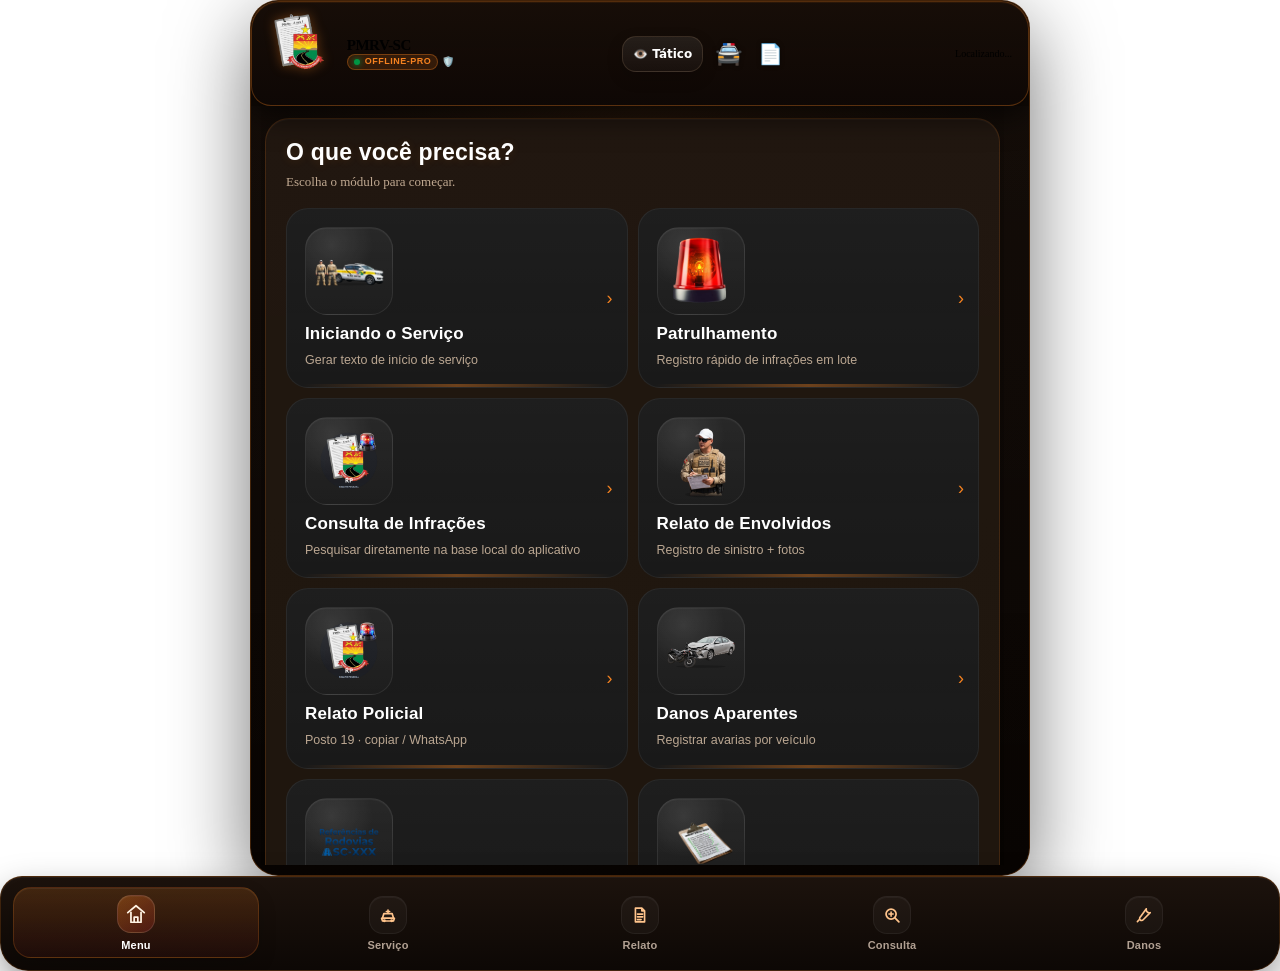
==== commit dfc5cbbb: "feat: implement elite 50m referencing, dynamic geofencing, and reconstructed croqui engine" ====
--- a/index.html
+++ b/index.html
@@ -17,25 +17,74 @@
   
   <link rel="stylesheet" href="css/inlined.css">
   <link rel="stylesheet" href="css/style.css">
+  <link rel="stylesheet" href="https://cdnjs.cloudflare.com/ajax/libs/cropperjs/1.5.13/cropper.min.css">
 </head>
 
 <body>
 <div class="app" role="main">
 
-  <!-- TOPBAR COMPACTA -->
+  <!-- MODAL IA VISION — ANÁLISE GLOBAL DE 4 LADOS -->
+  <div id="dan-ia-modal" class="modal-overlay">
+    <div class="modal-content" style="max-width:600px;width:95%;">
+      <div class="modal-header">
+        <div>
+          <h3 class="modal-title">🔍 IA Vision — Análise Automática</h3>
+          <p class="modal-sub">A IA irá escanear as fotos para identificar e descrever os danos.</p>
+        </div>
+        <button class="modal-close" data-click="danIACloseModal()">✕</button>
+      </div>
+      <div class="modal-body">
+        <div id="dan-ia-preview-grid" style="display:grid;grid-template-columns:1fr 1fr;gap:8px;margin-bottom:15px;">
+          <!-- Previsão das fotos sendo analisadas -->
+        </div>
+        
+        <div id="dan-ia-loading" class="hidden" style="text-align:center;padding:30px;background:rgba(245,130,32,0.03);border-radius:12px;border:1px dashed var(--laranja);">
+          <div class="spinner" style="margin:0 auto 15px;"></div>
+          <p id="dan-ia-loading-txt" style="font-size:14px;color:var(--text);font-weight:600;">Iniciando escaneamento 360°...</p>
+          <p style="font-size:12px;color:var(--label);margin-top:5px;">Processando imagens em modo paisagem...</p>
+        </div>
+
+        <div id="dan-ia-result-wrap" class="hidden">
+          <div style="background:var(--surface);padding:15px;border-radius:12px;border:1px solid var(--border);max-height:300px;overflow-y:auto;">
+            <div style="font-size:11px;font-weight:700;color:var(--laranja);text-transform:uppercase;letter-spacing:1px;margin-bottom:10px;display:flex;align-items:center;gap:6px;">
+              <span style="display:inline-block;width:8px;height:8px;background:var(--laranja);border-radius:50%;"></span>
+              Laudo Visual Sugerido
+            </div>
+            <div id="dan-ia-result-text" style="font-size:13px;line-height:1.6;color:var(--text);white-space:pre-wrap;"></div>
+          </div>
+          <div style="margin-top:15px;display:flex;gap:10px;">
+            <button class="btn btn-full" data-click="danIACloseModal()">Descartar</button>
+            <button class="btn btn-primary btn-full" data-click="danIAAdotarTudo()">✅ Adotar no Relatório</button>
+          </div>
+        </div>
+      </div>
+    </div>
+  </div>
+
+  <!-- TOPBAR COMPACTA (EITTR PRO) -->
   <header class="topbar" role="banner">
-    <div class="brand">
+    <div class="brand" data-click="go('home')">
       <img src="img/extracted_1.png" alt="PMRv" class="brand-logo" />
-      <span style="font-weight: 800; font-size: 14px; letter-spacing: -0.5px;">PMRV-SC</span>
+      <div style="display:flex; flex-direction:column; line-height:1.1;">
+        <span style="font-weight: 900; font-size: 15px; letter-spacing: -0.5px;">PMRV-SC</span>
+        <div style="display:flex; gap:4px; align-items:center;">
+          <div class="brand-pill" style="padding:2px 6px; font-size:9px;">
+            <div class="brand-dot"></div>
+            <span>OFFLINE-PRO</span>
+          </div>
+          <span id="db-status" title="Dados protegidos em IndexedDB" style="font-size:10px; cursor:help;">🛡️</span>
+        </div>
+      </div>
     </div>
     
-    <div class="topbar-shortcuts" style="display: flex; gap: 14px; align-items: center;">
-      <button class="nav-icon-btn" data-click="go('patrulhamento')" title="Patrulhamento" style="background:none; border:none; font-size:22px; padding:4px; cursor:pointer; filter: drop-shadow(0 0 2px rgba(0,0,0,0.5));">🚔</button>
-      <button class="nav-icon-btn" data-click="go('docs')" title="Documentos" style="background:none; border:none; font-size:20px; padding:4px; cursor:pointer; filter: drop-shadow(0 0 2px rgba(0,0,0,0.5));">📄</button>
-    </div>
-
-    <div id="top-gps-info" style="font-size: 10px; text-align: right; color: var(--primary);">
-      <span id="header-gps-txt">Localizando...</span>
+    <div class="topbar-actions" style="display: flex; gap: 8px; align-items: center;">
+      <button class="btn btn-sm" data-click="core_toggleTactical()" title="Visão Noturna Tática" style="min-height:36px; padding:0 10px;">👁️ Tático</button>
+      <button class="nav-icon-btn" data-click="go('patrulhamento')" title="Patrulhamento" style="background:none; border:none; font-size:22px; padding:4px; cursor:pointer;">🚔</button>
+      <button class="nav-icon-btn" data-click="go('docs')" title="Documentos" style="background:none; border:none; font-size:20px; padding:4px; cursor:pointer;">📄</button>
+    </div>
+
+    <div id="top-gps-info" style="font-size: 10px; text-align: right; color: var(--primary); max-width: 80px;">
+      <span id="header-gps-txt" style="display:block; overflow:hidden; text-overflow:ellipsis; white-space:nowrap;">Localizando...</span>
     </div>
   </header>
 
@@ -70,7 +119,7 @@
         </button>
 
         <button class="menu-card" data-color="amber" data-click="go('infracoes')">
-          <div class="menu-icon"><img src="infrações.png" alt="Consulta de Infrações" class="menu-icon-img menu-icon-img-infra" /></div>
+          <div class="menu-icon"><img src="img/extracted_4.png" alt="Consulta de Infrações" class="menu-icon-img menu-icon-img-infra" /></div>
           <div class="menu-title">Consulta de Infrações</div>
           <div class="menu-desc">Pesquisar diretamente na base local do aplicativo</div>
           <span class="menu-arrow">›</span>
@@ -97,9 +146,9 @@
           <span class="menu-arrow" aria-hidden="true">›</span>
         </button>
 
-        <button class="menu-card" data-color="blue" data-click="go('referencias-proximas')" aria-label="Abrir Referências Próximas (100m)">
-          <div class="menu-icon">📍</div>
-          <div class="menu-title">Referências de 100m</div>
+        <button class="menu-card" data-color="blue" data-click="go('referencias-proximas')" aria-label="Abrir Referências Próximas (200m)">
+          <div class="menu-icon"><img src="refe.png" alt="Referências" class="menu-icon-img" /></div>
+          <div class="menu-title">Referências de 200m</div>
           <div class="menu-desc">Marcos georreferenciados na Grande Floripa</div>
           <span class="menu-arrow" aria-hidden="true">›</span>
         </button>
@@ -126,7 +175,7 @@
         </button>
 
         <button class="menu-card" data-color="purple" data-click="go('croqui')" aria-label="Abrir Ferramenta de Croqui Técnico">
-          <div class="menu-icon"><img src="Croqui.png" alt="" aria-hidden="true" class="menu-icon-img menu-icon-img-croqui" /></div>
+          <div class="menu-icon"><img src="img/Croqui.png" alt="" aria-hidden="true" class="menu-icon-img menu-icon-img-croqui" /></div>
           <div class="menu-title">Croqui</div>
           <div class="menu-desc">Esboço técnico do local do acidente</div>
           <span class="menu-arrow" aria-hidden="true">›</span>
@@ -140,14 +189,14 @@
         </button>
 
         <button class="menu-card" data-color="green" data-click="go('docs')" aria-label="Abrir CTB Brasileiro">
-          <div class="menu-icon"><img src="ctb.png" alt="" aria-hidden="true" class="menu-icon-img menu-icon-img-ctb" /></div>
+          <div class="menu-icon"><img src="img/extracted_4.png" alt="" aria-hidden="true" class="menu-icon-img menu-icon-img-ctb" /></div>
           <div class="menu-title">CTB Brasileiro</div>
           <div class="menu-desc">Consulta rápida sobre regras, documentos e fiscalização</div>
           <span class="menu-arrow" aria-hidden="true">›</span>
         </button>
 
         <button class="menu-card" data-color="blue" data-click="go('help')" aria-label="Abrir Ajuda e Manual de Uso">
-          <div class="menu-icon"><img src="AJUDA.png" alt="" aria-hidden="true" class="menu-icon-img menu-icon-img-help" /></div>
+          <div class="menu-icon"><img src="img/patrulha.png" alt="" aria-hidden="true" class="menu-icon-img menu-icon-img-help" /></div>
           <div class="menu-title">Ajuda</div>
           <div class="menu-desc">Manual de uso de cada opção</div>
           <span class="menu-arrow" aria-hidden="true">›</span>
@@ -660,21 +709,33 @@
         <!-- Tabs de vista -->
         <div style="display:grid;grid-template-columns:repeat(4,1fr);gap:6px;margin-bottom:14px;">
           <button class="dan-tab active" id="dan-tab-frontal"  data-click="danMudarVista('frontal')">
-            <img class="dan-tab-thumb" src="carro_frente_nobg.png" alt="Frente" data-click-stop="core_zoomImage(this.src)">
+            <img class="dan-tab-thumb" src="carro_frente_nobg.png" alt="Frente">
             Frontal
           </button>
           <button class="dan-tab" id="dan-tab-traseira" data-click="danMudarVista('traseira')">
-            <img class="dan-tab-thumb" src="carro_tras_nobg.png" alt="Traseira" data-click-stop="core_zoomImage(this.src)">
+            <img class="dan-tab-thumb" src="carro_tras_nobg.png" alt="Traseira">
             Traseira
           </button>
           <button class="dan-tab" id="dan-tab-esquerda" data-click="danMudarVista('esquerda')">
-            <img class="dan-tab-thumb" src="carro_esquerda_nobg.png" alt="Esquerda" data-click-stop="core_zoomImage(this.src)">
-            Lateral esquerda
+            <img class="dan-tab-thumb" src="carro_esquerda_nobg.png" alt="Esquerda">
+            Esq.
           </button>
           <button class="dan-tab" id="dan-tab-direita"  data-click="danMudarVista('direita')">
-            <img class="dan-tab-thumb" src="carro_direita_nobg.png" alt="Direita" data-click-stop="core_zoomImage(this.src)">
-            Lateral direita
+            <img class="dan-tab-thumb" src="carro_direita_nobg.png" alt="Direita">
+            Dir.
           </button>
+        </div>
+
+        <!-- Vistoria por Foto Real (EITTR) -->
+        <div style="margin-bottom:12px; padding:10px; background:rgba(245,130,32,0.1); border:1px solid var(--primary); border-radius:12px;">
+          <div style="font-size:11px; font-weight:bold; color:var(--primary); margin-bottom:8px; text-transform:uppercase;">📸 Vistoria por Foto Real (Assistida)</div>
+          <div style="display:grid; grid-template-columns:1fr 1fr; gap:8px;">
+            <label class="btn btn-sm" style="cursor:pointer; display:flex; align-items:center; justify-content:center; gap:4px;">
+              📷 Tirar Foto desta Vista
+              <input type="file" accept="image/*" capture="environment" style="display:none;" onchange="danCarregarFotoReal(this)">
+            </label>
+            <button class="btn btn-sm" data-click="danResetarFotoReal()" id="dan-btn-reset-foto" style="display:none;">🖼️ Voltar p/ Diagrama</button>
+          </div>
         </div>
 
         <div id="dan-part-list-area" class="dan-part-list-card" style="display:none;">
@@ -902,8 +963,12 @@
 
     <div class="card infra-page">
       <div class="infra-hero">
+        <img src="img/extracted_4.png" alt="" class="infra-hero-icon-bg" style="position:absolute; right:-20px; top:-20px; width:150px; opacity:0.1; transform:rotate(15deg); pointer-events:none;">
         <div class="infra-hero-copy">
-          <h2 class="card-title infra-title">Consulta de Infrações</h2>
+          <h2 class="card-title infra-title card-title-with-icon">
+            <img src="img/extracted_4.png" alt="" class="card-title-icon" aria-hidden="true">
+            Consulta de Infrações
+          </h2>
           <p class="card-sub infra-sub">Pesquisa direta na base local com filtros por texto, categoria e medida administrativa, sem abrir outra página.</p>
         </div>
       </div>
@@ -1623,7 +1688,10 @@
     <div class="card">
       <div class="card-header">
         <div>
-          <h2 class="card-title">🗺️ Croqui Dinâmico</h2>
+          <h2 class="card-title card-title-with-icon">
+            <img src="img/Croqui.png" alt="" class="card-title-icon" aria-hidden="true">
+            Croqui Dinâmico
+          </h2>
           <p class="card-sub">Monte o cenário, arraste elementos e exporte a imagem final.</p>
         </div>
       </div>
@@ -1635,13 +1703,15 @@
         <button class="btn btn-sm btn-primary" data-click="croqui_abrirModalIcones()">+ Ícones</button>
       </div>
 
-      <div class="flex gap-8 flex-wrap" style="margin-bottom:12px;">
+      <div class="flex gap-8 flex-wrap" style="margin-bottom:12px; align-items: center;">
+        <button class="btn btn-sm btn-primary" data-click="croqui_setModo('objeto')" id="croqui-btn-objeto">🖐 Mover Objetos</button>
+        <button class="btn btn-sm" data-click="croqui_setModo('pincel')" id="croqui-btn-pincel">🖌 Pincel Frenagem</button>
+        <button class="btn btn-sm" data-click="croqui_setModo('borracha')" id="croqui-btn-borracha">🧹 Borracha</button>
+        <div style="width:1px; height:20px; background:var(--border); margin:0 4px;"></div>
         <button class="btn btn-sm" data-click="croqui_girar()">↻ Girar</button>
         <button class="btn btn-sm" data-click="croqui_escala(0.1)">＋ Escala</button>
         <button class="btn btn-sm" data-click="croqui_escala(-0.1)">－ Escala</button>
         <button class="btn btn-sm" data-click="croqui_espelhar()">⇋ Espelhar</button>
-        <button class="btn btn-sm" data-click="croqui_camada('frente')">⬆ Frente</button>
-        <button class="btn btn-sm" data-click="croqui_camada('tras')">⬇ Fundo</button>
       </div>
 
       <div class="flex gap-8 flex-wrap" style="margin-bottom:12px;">
@@ -1651,12 +1721,13 @@
         <button class="btn btn-sm" data-click="croqui_aplicarModelo('saida')">Modelo saída</button>
       </div>
 
-      <div style="background:#1a1f2d;border:1px solid var(--border);border-radius:14px;overflow:hidden;">
-        <svg id="croqui-svg" viewBox="0 0 420 320" style="width:100%;height:auto;display:block;background:#222;">
+      <div style="background:#1a1f2d;border:1px solid var(--border);border-radius:14px;overflow:hidden; position:relative; width:100%; max-width:560px; margin:0 auto;" id="croqui-container">
+        <svg id="croqui-svg" viewBox="0 0 420 320" style="width:100%;height:auto;display:block;background:#222; position:relative; z-index:1;">
           <rect x="0" y="0" width="420" height="320" fill="#222"></rect>
           <g id="croqui-vias"></g>
           <g id="croqui-objetos"></g>
         </svg>
+        <canvas id="croqui-canvas" width="840" height="640" style="position:absolute; top:0; left:0; width:100%; height:100%; z-index:2; pointer-events:none;"></canvas>
       </div>
 
       <div class="result-actions" style="margin-top:16px;">
@@ -1703,17 +1774,29 @@
         <div class="form-field">
           <label class="field-label">Categorias</label>
           <div class="flex gap-8 flex-wrap" id="ref_prox_categorias">
-            <button class="btn btn-sm btn-primary" data-click="ref_prox_toggleCat(this, '7311')">⛽ Posto</button>
-            <button class="btn btn-sm btn-primary" data-click="ref_prox_toggleCat(this, '7322')">🚑 SAMU</button>
-            <button class="btn btn-sm btn-primary" data-click="ref_prox_toggleCat(this, '7324')">🚒 Bombeiro</button>
-            <button class="btn btn-sm btn-primary" data-click="ref_prox_toggleCat(this, '7323')">👮 Policia</button>
-            <button class="btn btn-sm btn-primary" data-click="ref_prox_toggleCat(this, '9113')">🛠️ Borracharia</button>
-            <button class="btn btn-sm btn-primary" data-click="ref_prox_toggleCat(this, '9361009')">🛒 Conveniência</button>
-            <button class="btn btn-sm btn-primary" data-click="ref_prox_toggleCat(this, '7321')">🏥 Saúde</button>
-            <button class="btn btn-sm btn-primary" data-click="ref_prox_toggleCat(this, '7326')">💊 Farmácia</button>
-            <button class="btn btn-sm btn-primary" data-click="ref_prox_toggleCat(this, '7315')">🍽️ Restaurante</button>
-            <button class="btn btn-sm btn-primary" data-click="ref_prox_toggleCat(this, '9361')">🛍️ Loja</button>
-          </div>
+            <button class="btn btn-sm btn-primary" data-cat-id="7311" data-click="ref_prox_toggleCat(this, '7311')">⛽ Posto</button>
+            <button class="btn btn-sm btn-primary" data-cat-id="7322" data-click="ref_prox_toggleCat(this, '7322')">🚑 SAMU</button>
+            <button class="btn btn-sm btn-primary" data-cat-id="7324" data-click="ref_prox_toggleCat(this, '7324')">🚒 Bombeiro</button>
+            <button class="btn btn-sm btn-primary" data-cat-id="7323" data-click="ref_prox_toggleCat(this, '7323')">👮 Policia</button>
+            <button class="btn btn-sm btn-primary" data-cat-id="9113" data-click="ref_prox_toggleCat(this, '9113')">🛠️ Borracharia</button>
+            <button class="btn btn-sm btn-primary" data-cat-id="9361009" data-click="ref_prox_toggleCat(this, '9361009')">🛒 Conveniência</button>
+            <button class="btn btn-sm btn-primary" data-cat-id="7321" data-click="ref_prox_toggleCat(this, '7321')">🏥 Saúde</button>
+            <button class="btn btn-sm btn-primary" data-cat-id="7326" data-click="ref_prox_toggleCat(this, '7326')">💊 Farmácia</button>
+            <button class="btn btn-sm btn-primary" data-cat-id="7315" data-click="ref_prox_toggleCat(this, '7315')">🍽️ Restaurante</button>
+            <button class="btn btn-sm btn-primary" data-cat-id="9361" data-click="ref_prox_toggleCat(this, '9361')">🛍️ Loja</button>
+            <button class="btn btn-sm btn-primary" data-cat-id="bank" data-click="ref_prox_toggleCat(this, 'bank')">🏦 Banco</button>
+            <button class="btn btn-sm btn-primary" data-cat-id="icecream" data-click="ref_prox_toggleCat(this, 'icecream')">🍦 Sorveteria</button>
+            <button class="btn btn-sm btn-primary" data-cat-id="restroom" data-click="ref_prox_toggleCat(this, 'restroom')">🚻 Banheiro</button>
+            <button class="btn btn-sm btn-primary" data-cat-id="condo" data-click="ref_prox_toggleCat(this, 'condo')">🏢 Condomínio</button>
+          </div>
+          <div class="flex items-center gap-8 mt-12">
+            <label class="switch">
+              <input type="checkbox" id="ref_prox_offroad" onchange="ref_prox_toggleOffroad(this)">
+              <span class="slider round"></span>
+            </label>
+            <span style="font-size:12px; color:var(--text); font-weight:600;">Incluir Referências Off-Road (até 100m fora da rodovia)</span>
+          </div>
+        </div>
         </div>
 
         <button class="btn btn-primary btn-full btn-lg" id="btn-ref-prox-buscar" data-click="ref_prox_buscar()">🔍 Buscar ao longo da rota</button>
@@ -1857,7 +1940,10 @@
     <div class="card">
       <div class="card-header">
         <div>
-          <h2 class="card-title">📄 CTB Brasileiro</h2>
+          <h2 class="card-title card-title-with-icon">
+            <img src="img/extracted_4.png" alt="" class="card-title-icon" aria-hidden="true">
+            CTB Brasileiro
+          </h2>
           <p class="card-sub">Consulta rápida sobre regras, documentos, ciclomotores e exigências operacionais.</p>
         </div>
       </div>
@@ -2149,7 +2235,10 @@
     <div class="card">
       <div class="card-header">
         <div>
-          <h2 class="card-title card-title-with-icon"><img src="AJUDA.png" alt="" class="card-title-icon" aria-hidden="true">Ajuda</h2>
+          <h2 class="card-title card-title-with-icon">
+            <img src="img/patrulha.png" alt="" class="card-title-icon" aria-hidden="true">
+            Ajuda
+          </h2>
           <p class="card-sub">Resumo prático de como usar cada módulo do aplicativo.</p>
         </div>
       </div>
@@ -2532,6 +2621,7 @@
   <script src="js/danos-state.js"></script>
   <script src="js/danos-report.js"></script>
   <script src="js/danos-render.js"></script>
+  <script src="data/danos_diagramas.js"></script>
   <script src="js/danos.js"></script>
   <script src="js/relatorio.js"></script>
   <script src="js/infracoes.js"></script>
@@ -2542,6 +2632,7 @@
   <script src="js/calendarios.js"></script>
   <script src="js/croqui.js"></script>
   <script src="js/referencias-proximas.js"></script>
+  <script src="data/referencias_grande_florianopolis_200m.js"></script>
   <script src="data/referencias_grande_florianopolis_100m.js"></script>
 
 </body>
--- a/css/inlined.css
+++ b/css/inlined.css
@@ -1,13 +1,13 @@
 /* ============================================================
        DESIGN TOKENS
     ============================================================ */
-    :root {
-      --app-shell-gap: 12px;
-      --bg:        #000000;
-      --surface:   #0d0d0d;
-      --surface-2: #151515;
-      --surface-3: #1d1d1d;
-      --card:      #1a1008;
+    :root {
+      --app-shell-gap: 12px;
+      --bg:        #000000;
+      --surface:   #0d0d0d;
+      --surface-2: #151515;
+      --surface-3: #1d1d1d;
+      --card:      #1a1008;
 
       --border:    rgba(148,120,92,.25);
       --border-hi: rgba(245,130,32,.35);
@@ -54,79 +54,90 @@
     }
     ::selection { background: rgba(245,130,32,.4); color: #fff; }
 
-    body {
-      font-family: var(--font-body);
-      background: var(--bg);
-      color: var(--text);
-      min-height: 100vh;
-      min-height: 100dvh;
-      padding: var(--app-shell-gap);
-      overflow: hidden;
-      -webkit-font-smoothing: antialiased;
-      -moz-osx-font-smoothing: grayscale;
-      font-size: 15px;
-      line-height: 1.6;
-      /* Subtle grid texture */
-      background-image:
-        linear-gradient(rgba(148,120,92,.06) 1px, transparent 1px),
-        linear-gradient(90deg, rgba(148,120,92,.06) 1px, transparent 1px);
-      background-size: 32px 32px;
-    }
-
-
-
-    .app {
-      width: 100%;
-      max-width: 780px;
-      margin: 0 auto;
-      height: calc(100dvh - (var(--app-shell-gap) * 2));
-      display: grid;
-      grid-template-rows: auto minmax(0, 1fr) auto;
-      overflow: hidden;
-      border: 1px solid rgba(245,130,32,.24);
-      border-radius: 28px;
-      background:
-        linear-gradient(180deg, rgba(18,10,5,.96), rgba(8,4,2,.98)),
-        rgba(0,0,0,.92);
-      box-shadow:
-        0 24px 80px rgba(0,0,0,.55),
-        inset 0 1px 0 rgba(255,255,255,.03);
-    }
-    .app.app-wide {
-      max-width: min(1380px, calc(100vw - (var(--app-shell-gap) * 2)));
-    }
+    /* ============================================================
+       TACTICAL NIGHT MODE (EITTR)
+    ============================================================ */
+    body.theme-tactical {
+      --bg:        #050000;
+      --surface:   #0a0000;
+      --surface-2: #120000;
+      --surface-3: #1a0000;
+      --card:      #150000;
+      --text:      #ff4d4d; /* Vermelho puro para preservação de visão */
+      --muted:     #b30000;
+      --label:     #ff8000; /* Âmbar */
+      --primary:   #d82a2e;
+      --border:    rgba(255,0,0,.15);
+      --border-hi: rgba(255,0,0,.30);
+      filter: contrast(1.1) brightness(0.8);
+    }
+    body.theme-tactical .btn-primary {
+      background: linear-gradient(135deg, #990000, #440000);
+      border-color: #ff0000;
+    }
+    body.theme-tactical img:not(.brand-logo) {
+      filter: grayscale(1) sepia(1) hue-rotate(-50deg) saturate(3);
+    }
+    body.theme-tactical .topbar {
+      background: #0a0000;
+      border-color: #ff0000;
+    }
+
+
+
+
+    .app {
+      width: 100%;
+      max-width: 780px;
+      margin: 0 auto;
+      height: calc(100dvh - (var(--app-shell-gap) * 2));
+      display: grid;
+      grid-template-rows: auto minmax(0, 1fr) auto;
+      overflow: hidden;
+      border: 1px solid rgba(245,130,32,.24);
+      border-radius: 28px;
+      background:
+        linear-gradient(180deg, rgba(18,10,5,.96), rgba(8,4,2,.98)),
+        rgba(0,0,0,.92);
+      box-shadow:
+        0 24px 80px rgba(0,0,0,.55),
+        inset 0 1px 0 rgba(255,255,255,.03);
+    }
+    .app.app-wide {
+      max-width: min(1380px, calc(100vw - (var(--app-shell-gap) * 2)));
+    }
 
     /* ============================================================
        TOPBAR
     ============================================================ */
-    .topbar {
-      position: relative;
-      top: auto;
-      z-index: 100;
-      display: flex;
-      align-items: center;
+    .topbar {
+      position: relative;
+      top: auto;
+      z-index: 100;
+      display: flex;
+      align-items: center;
       justify-content: space-between;
       gap: 12px;
-      padding: 10px 16px;
-      background:
-        linear-gradient(180deg, rgba(24,14,8,.96), rgba(14,8,5,.92)),
-        rgba(10,5,0,.90);
-      border: 1px solid rgba(245,130,32,.30);
+      padding: 10px 16px;
+      background:
+        linear-gradient(180deg, rgba(24,14,8,.96), rgba(14,8,5,.92)),
+        rgba(10,5,0,.90);
+      border: 1px solid rgba(245,130,32,.30);
       border-radius: var(--r-xl);
       backdrop-filter: blur(16px);
       -webkit-backdrop-filter: blur(16px);
-      box-shadow: 0 8px 32px rgba(0,0,0,.7), inset 0 1px 0 rgba(245,130,32,.08);
-      border-radius: 28px 28px 20px 20px;
-    }
-
-    .screen-container {
-      min-height: 0;
-      overflow: hidden;
-      padding: 0 10px 10px;
-      background:
-        radial-gradient(circle at top, rgba(245,130,32,.08), transparent 42%),
-        linear-gradient(180deg, rgba(255,255,255,.01), rgba(255,255,255,0));
-    }
+      box-shadow: 0 8px 32px rgba(0,0,0,.7), inset 0 1px 0 rgba(245,130,32,.08);
+      border-radius: 28px 28px 20px 20px;
+    }
+
+    .screen-container {
+      min-height: 0;
+      overflow: hidden;
+      padding: 0 10px 10px;
+      background:
+        radial-gradient(circle at top, rgba(245,130,32,.08), transparent 42%),
+        linear-gradient(180deg, rgba(255,255,255,.01), rgba(255,255,255,0));
+    }
 
     .brand {
       display: flex;
@@ -188,17 +199,17 @@
     /* ============================================================
        BUTTONS
     ============================================================ */
-    .btn {
+    .btn {
       display: inline-flex;
       align-items: center;
       justify-content: center;
       gap: 6px;
-      min-height: 44px;
-      padding: 10px 16px;
-      border: 1px solid var(--border);
-      border-radius: 14px;
-      background: linear-gradient(180deg, rgba(255,255,255,.08), rgba(255,255,255,.03));
-      color: var(--text);
+      min-height: 44px;
+      padding: 10px 16px;
+      border: 1px solid var(--border);
+      border-radius: 14px;
+      background: linear-gradient(180deg, rgba(255,255,255,.08), rgba(255,255,255,.03));
+      color: var(--text);
       font-family: var(--font-body);
       font-size: 13px;
       font-weight: 700;
@@ -210,20 +221,20 @@
         box-shadow var(--dur) var(--ease);
       user-select: none;
       -webkit-tap-highlight-color: transparent;
-      white-space: nowrap;
-      box-shadow: 0 6px 16px rgba(0,0,0,.18);
-    }
-    .btn:hover  { transform: translateY(-1px); background: linear-gradient(180deg, rgba(255,255,255,.12), rgba(255,255,255,.05)); border-color: var(--border-hi); }
-    .btn:active { transform: translateY(0) scale(.985); }
-    .btn:focus-visible { outline: 2px solid var(--laranja); outline-offset: 2px; }
-
-    .btn-primary {
-      background: linear-gradient(135deg, #ff8c2a, #d82a2e);
-      border-color: rgba(255,255,255,.12);
-      color: #fff;
-      box-shadow: 0 10px 22px rgba(216,42,46,.18);
-    }
-    .btn-primary:hover { background: linear-gradient(135deg, #ff9d45, #ea4347); }
+      white-space: nowrap;
+      box-shadow: 0 6px 16px rgba(0,0,0,.18);
+    }
+    .btn:hover  { transform: translateY(-1px); background: linear-gradient(180deg, rgba(255,255,255,.12), rgba(255,255,255,.05)); border-color: var(--border-hi); }
+    .btn:active { transform: translateY(0) scale(.985); }
+    .btn:focus-visible { outline: 2px solid var(--laranja); outline-offset: 2px; }
+
+    .btn-primary {
+      background: linear-gradient(135deg, #ff8c2a, #d82a2e);
+      border-color: rgba(255,255,255,.12);
+      color: #fff;
+      box-shadow: 0 10px 22px rgba(216,42,46,.18);
+    }
+    .btn-primary:hover { background: linear-gradient(135deg, #ff9d45, #ea4347); }
 
     .btn-danger  { background: rgba(216,42,46,.15); border-color: rgba(216,42,46,.30); color: #ff7b7e; }
     .btn-danger:hover { background: rgba(216,42,46,.25); }
@@ -242,27 +253,27 @@
     /* ============================================================
        SECTION / SCREEN
     ============================================================ */
-    .screen {
-      display: none;
-      height: 100%;
-      min-height: 0;
-      margin-top: 0;
-      overflow: hidden;
-    }
-    .screen.active {
-      display: flex;
-      flex-direction: column;
-      gap: 12px;
-      height: 100%;
-      min-height: 0;
-      overflow: auto;
-      padding: 12px 4px 4px;
-      animation: fadeUp 220ms var(--ease) both;
-      scrollbar-gutter: stable;
-    }
-    .screen-app {
-      min-height: 0;
-    }
+    .screen {
+      display: none;
+      height: 100%;
+      min-height: 0;
+      margin-top: 0;
+      overflow: hidden;
+    }
+    .screen.active {
+      display: flex;
+      flex-direction: column;
+      gap: 12px;
+      height: 100%;
+      min-height: 0;
+      overflow: auto;
+      padding: 12px 4px 4px;
+      animation: fadeUp 220ms var(--ease) both;
+      scrollbar-gutter: stable;
+    }
+    .screen-app {
+      min-height: 0;
+    }
     @keyframes fadeUp {
       from { opacity: 0; transform: translateY(12px); }
       to   { opacity: 1; transform: translateY(0); }
@@ -271,21 +282,21 @@
     /* ============================================================
        CARD
     ============================================================ */
-    .card {
-      background:
-        linear-gradient(180deg, rgba(255,255,255,.03), rgba(255,255,255,.015)),
-        var(--card);
-      border: 1px solid rgba(245,130,32,.16);
-      border-radius: 24px;
-      padding: 20px;
-      box-shadow:
-        0 10px 30px rgba(0,0,0,.34),
-        inset 0 1px 0 rgba(255,255,255,.04);
-    }
-
-    .screen.active > .card:last-child {
-      width: 100%;
-    }
+    .card {
+      background:
+        linear-gradient(180deg, rgba(255,255,255,.03), rgba(255,255,255,.015)),
+        var(--card);
+      border: 1px solid rgba(245,130,32,.16);
+      border-radius: 24px;
+      padding: 20px;
+      box-shadow:
+        0 10px 30px rgba(0,0,0,.34),
+        inset 0 1px 0 rgba(255,255,255,.04);
+    }
+
+    .screen.active > .card:last-child {
+      width: 100%;
+    }
 
     .card-header {
       display: flex;
@@ -295,14 +306,14 @@
       margin-bottom: 16px;
     }
 
-    .card-title {
-      font-family: var(--font-display);
-      font-size: 23px;
-      font-weight: 900;
-      letter-spacing: .2px;
-      color: #fff;
-      text-shadow: 0 1px 10px rgba(245,130,32,.12);
-    }
+    .card-title {
+      font-family: var(--font-display);
+      font-size: 23px;
+      font-weight: 900;
+      letter-spacing: .2px;
+      color: #fff;
+      text-shadow: 0 1px 10px rgba(245,130,32,.12);
+    }
 
     .card-title-with-icon {
       display: flex;
@@ -318,12 +329,12 @@
       flex: 0 0 30px;
     }
 
-    .card-sub {
-      margin-top: 6px;
-      font-size: 13px;
-      color: rgba(255,226,196,.72);
-      line-height: 1.55;
-    }
+    .card-sub {
+      margin-top: 6px;
+      font-size: 13px;
+      color: rgba(255,226,196,.72);
+      line-height: 1.55;
+    }
 
     /* ============================================================
        HOME – MENU GRID
@@ -336,54 +347,54 @@
     }
     @media (max-width: 480px) { .menu-grid { grid-template-columns: 1fr; } }
 
-    .menu-card {
-      position: relative;
-      display: flex;
-      flex-direction: column;
-      gap: 7px;
-      min-height: 152px;
-      padding: 18px;
-      background:
-        linear-gradient(180deg, rgba(255,255,255,.04), rgba(255,255,255,.015)),
-        var(--surface-2);
-      border: 1px solid rgba(255,255,255,.06);
-      border-radius: 22px;
-      cursor: pointer;
-      transition:
-        transform var(--dur) var(--ease),
-        border-color var(--dur) var(--ease),
-        box-shadow var(--dur) var(--ease),
-        background var(--dur) var(--ease);
-      text-align: left;
-      overflow: hidden;
-    }
-    .menu-card::before {
+    .menu-card {
+      position: relative;
+      display: flex;
+      flex-direction: column;
+      gap: 7px;
+      min-height: 152px;
+      padding: 18px;
+      background:
+        linear-gradient(180deg, rgba(255,255,255,.04), rgba(255,255,255,.015)),
+        var(--surface-2);
+      border: 1px solid rgba(255,255,255,.06);
+      border-radius: 22px;
+      cursor: pointer;
+      transition:
+        transform var(--dur) var(--ease),
+        border-color var(--dur) var(--ease),
+        box-shadow var(--dur) var(--ease),
+        background var(--dur) var(--ease);
+      text-align: left;
+      overflow: hidden;
+    }
+    .menu-card::before {
       content: '';
       position: absolute;
       inset: 0;
-      border-radius: inherit;
-      opacity: 0;
-      transition: opacity var(--dur) var(--ease);
-    }
-    .menu-card::after {
-      content: '';
-      position: absolute;
-      inset: auto 16px 0 16px;
-      height: 3px;
-      border-radius: 999px;
-      background: linear-gradient(90deg, rgba(245,130,32,.0), rgba(245,130,32,.55), rgba(245,130,32,0));
-      opacity: .7;
-    }
-    .menu-card:hover {
-      transform: translateY(-2px);
-      border-color: rgba(245,130,32,.22);
-      box-shadow: 0 14px 28px rgba(0,0,0,.34);
-      background:
-        linear-gradient(180deg, rgba(255,255,255,.055), rgba(255,255,255,.018)),
-        var(--surface-3);
-    }
-    .menu-card:hover::before { opacity: 1; }
-    .menu-card:active { transform: translateY(0); }
+      border-radius: inherit;
+      opacity: 0;
+      transition: opacity var(--dur) var(--ease);
+    }
+    .menu-card::after {
+      content: '';
+      position: absolute;
+      inset: auto 16px 0 16px;
+      height: 3px;
+      border-radius: 999px;
+      background: linear-gradient(90deg, rgba(245,130,32,.0), rgba(245,130,32,.55), rgba(245,130,32,0));
+      opacity: .7;
+    }
+    .menu-card:hover {
+      transform: translateY(-2px);
+      border-color: rgba(245,130,32,.22);
+      box-shadow: 0 14px 28px rgba(0,0,0,.34);
+      background:
+        linear-gradient(180deg, rgba(255,255,255,.055), rgba(255,255,255,.018)),
+        var(--surface-3);
+    }
+    .menu-card:hover::before { opacity: 1; }
+    .menu-card:active { transform: translateY(0); }
 
     .menu-card[data-color="blue"]::before  { background: radial-gradient(circle at top left, rgba(245,130,32,.18), transparent 70%); }
     .menu-card[data-color="green"]::before { background: radial-gradient(circle at top left, rgba(0,149,67,.18), transparent 70%); }
@@ -391,21 +402,21 @@
     .menu-card[data-color="red"]::before    { background: radial-gradient(circle at top left, rgba(216,42,46,.18), transparent 70%); }
     .menu-card[data-color="purple"]::before { background: radial-gradient(circle at top left, rgba(139,92,246,.18), transparent 70%); }
 
-    .menu-icon {
-      width: 88px;
-      height: 88px;
+    .menu-icon {
+      width: 88px;
+      height: 88px;
       display: flex;
       align-items: center;
       justify-content: center;
       line-height: 1;
       margin-bottom: 2px;
-      border-radius: 22px;
-      background:
-        radial-gradient(circle at 30% 20%, rgba(255,255,255,.09), transparent 45%),
-        linear-gradient(180deg, rgba(255,255,255,.05), rgba(255,255,255,.015));
-      border: 1px solid rgba(255,255,255,.08);
-      box-shadow: inset 0 1px 0 rgba(255,255,255,.04);
-    }
+      border-radius: 22px;
+      background:
+        radial-gradient(circle at 30% 20%, rgba(255,255,255,.09), transparent 45%),
+        linear-gradient(180deg, rgba(255,255,255,.05), rgba(255,255,255,.015));
+      border: 1px solid rgba(255,255,255,.08);
+      box-shadow: inset 0 1px 0 rgba(255,255,255,.04);
+    }
 
     .menu-icon-img {
       width: 74px;
@@ -429,19 +440,19 @@
     .menu-icon-img-croqui { transform: scale(1.04); }
     .menu-icon-img-ctb { transform: scale(1.03); }
 
-    .menu-title {
-      font-family: var(--font-display);
-      font-size: 17px;
-      font-weight: 900;
-      letter-spacing: .15px;
-      color: #fff;
-    }
-
-    .menu-desc {
-      font-size: 12.5px;
-      color: rgba(255,226,196,.70);
-      line-height: 1.45;
-    }
+    .menu-title {
+      font-family: var(--font-display);
+      font-size: 17px;
+      font-weight: 900;
+      letter-spacing: .15px;
+      color: #fff;
+    }
+
+    .menu-desc {
+      font-size: 12.5px;
+      color: rgba(255,226,196,.70);
+      line-height: 1.45;
+    }
 
     .menu-arrow {
       position: absolute;
@@ -457,16 +468,16 @@
     /* ============================================================
        BACK ROW
     ============================================================ */
-    .back-row {
-      display: flex;
-      gap: 8px;
-      margin-bottom: 2px;
-      padding: 2px 2px 0;
-      position: sticky;
-      top: 0;
-      z-index: 3;
-      background: linear-gradient(180deg, rgba(10,6,4,.95), rgba(10,6,4,.72), transparent);
-    }
+    .back-row {
+      display: flex;
+      gap: 8px;
+      margin-bottom: 2px;
+      padding: 2px 2px 0;
+      position: sticky;
+      top: 0;
+      z-index: 3;
+      background: linear-gradient(180deg, rgba(10,6,4,.95), rgba(10,6,4,.72), transparent);
+    }
 
     /* ============================================================
        FORM SYSTEM
@@ -477,45 +488,45 @@
     .form-row-3  { grid-template-columns: 1fr 1fr 1fr; }
     @media (max-width: 520px) {
       .form-row-2, .form-row-3 { grid-template-columns: 1fr; }
-      .app.app-wide { max-width: calc(100vw - var(--app-shell-gap)); }
-    }
-
-    .form-field { display: flex; flex-direction: column; gap: 6px; }
-
-    label.field-label {
-      font-size: 11px;
-      font-weight: 800;
-      letter-spacing: .55px;
-      text-transform: uppercase;
-      color: #ffb36b;
-      padding-left: 2px;
-    }
-
-    input, select, textarea {
-      width: 100%;
-      min-height: 48px;
-      padding: 12px 14px;
-      background:
-        linear-gradient(180deg, rgba(255,255,255,.03), rgba(255,255,255,.01)),
-        var(--surface-2);
-      border: 1px solid rgba(255,255,255,.08);
-      border-radius: 16px;
-      color: #fff;
-      font-family: var(--font-body);
-      font-size: 14px;
-      outline: none;
-      transition: border-color var(--dur), box-shadow var(--dur), background var(--dur);
-      -webkit-appearance: none;
-      appearance: none;
-    }
-    input:focus, select:focus, textarea:focus {
-      border-color: rgba(245,130,32,.55);
-      box-shadow: 0 0 0 3px rgba(245,130,32,.10);
-      background:
-        linear-gradient(180deg, rgba(245,130,32,.06), rgba(255,255,255,.015)),
-        var(--surface-2);
-    }
-    input::placeholder, textarea::placeholder { color: rgba(255,179,107,.55); }
+      .app.app-wide { max-width: calc(100vw - var(--app-shell-gap)); }
+    }
+
+    .form-field { display: flex; flex-direction: column; gap: 6px; }
+
+    label.field-label {
+      font-size: 11px;
+      font-weight: 800;
+      letter-spacing: .55px;
+      text-transform: uppercase;
+      color: #ffb36b;
+      padding-left: 2px;
+    }
+
+    input, select, textarea {
+      width: 100%;
+      min-height: 48px;
+      padding: 12px 14px;
+      background:
+        linear-gradient(180deg, rgba(255,255,255,.03), rgba(255,255,255,.01)),
+        var(--surface-2);
+      border: 1px solid rgba(255,255,255,.08);
+      border-radius: 16px;
+      color: #fff;
+      font-family: var(--font-body);
+      font-size: 14px;
+      outline: none;
+      transition: border-color var(--dur), box-shadow var(--dur), background var(--dur);
+      -webkit-appearance: none;
+      appearance: none;
+    }
+    input:focus, select:focus, textarea:focus {
+      border-color: rgba(245,130,32,.55);
+      box-shadow: 0 0 0 3px rgba(245,130,32,.10);
+      background:
+        linear-gradient(180deg, rgba(245,130,32,.06), rgba(255,255,255,.015)),
+        var(--surface-2);
+    }
+    input::placeholder, textarea::placeholder { color: rgba(255,179,107,.55); }
     select {
       background-image: url("data:image/svg+xml,%3Csvg xmlns='http://www.w3.org/2000/svg' width='12' height='12' viewBox='0 0 12 12'%3E%3Cpath d='M6 8L1 3h10z' fill='%23F58220'/%3E%3C/svg%3E");
       background-repeat: no-repeat;
@@ -526,17 +537,17 @@
     textarea { resize: vertical; min-height: 80px; line-height: 1.5; }
 
     /* Viatura prefix input */
-    .prefix-input {
-      display: flex;
-      align-items: center;
-      background:
-        linear-gradient(180deg, rgba(255,255,255,.03), rgba(255,255,255,.01)),
-        var(--surface-2);
-      border: 1px solid rgba(255,255,255,.08);
-      border-radius: 16px;
-      overflow: hidden;
-      transition: border-color var(--dur), box-shadow var(--dur);
-    }
+    .prefix-input {
+      display: flex;
+      align-items: center;
+      background:
+        linear-gradient(180deg, rgba(255,255,255,.03), rgba(255,255,255,.01)),
+        var(--surface-2);
+      border: 1px solid rgba(255,255,255,.08);
+      border-radius: 16px;
+      overflow: hidden;
+      transition: border-color var(--dur), box-shadow var(--dur);
+    }
     .prefix-input:focus-within {
       border-color: rgba(245,130,32,.5);
       box-shadow: 0 0 0 3px rgba(245,130,32,.12);
@@ -585,14 +596,14 @@
     }
 
     /* Sub-box for conditional fields */
-    .sub-box {
-      background:
-        linear-gradient(180deg, rgba(245,130,32,.08), rgba(255,255,255,.01)),
-        rgba(255,255,255,.01);
-      border: 1px solid rgba(245,130,32,.14);
-      border-radius: 18px;
-      padding: 14px;
-    }
+    .sub-box {
+      background:
+        linear-gradient(180deg, rgba(245,130,32,.08), rgba(255,255,255,.01)),
+        rgba(255,255,255,.01);
+      border: 1px solid rgba(245,130,32,.14);
+      border-radius: 18px;
+      padding: 14px;
+    }
     .sub-box-red {
       background: rgba(239,68,68,.06);
       border-color: rgba(239,68,68,.15);
@@ -1141,9 +1152,9 @@
       margin-top: 3px;
     }
 
-    .screen-pmrv {
-      min-height: 0;
-    }
+    .screen-pmrv {
+      min-height: 0;
+    }
 
     .pmrv-card {
       display: flex;
@@ -1260,11 +1271,11 @@
       color: #fff;
     }
 
-    .pmrv-gps-coords {
-      display: grid;
-      grid-template-columns: 1fr;
-      gap: 6px;
-    }
+    .pmrv-gps-coords {
+      display: grid;
+      grid-template-columns: 1fr;
+      gap: 6px;
+    }
 
     .vitimas-grid {
       display: grid;
@@ -1549,21 +1560,21 @@
        RESPONSIVE
     ============================================================ */
     @media (max-width: 680px) {
-      :root { --app-shell-gap: 10px; }
-      body { padding: var(--app-shell-gap); }
-      .card { padding: 16px; }
-      .card-title { font-size: 18px; }
-      .brand-title { font-size: 15px; }
+      :root { --app-shell-gap: 10px; }
+      body { padding: var(--app-shell-gap); }
+      .card { padding: 16px; }
+      .card-title { font-size: 18px; }
+      .brand-title { font-size: 15px; }
       .btn-lg { padding: 12px 16px; font-size: 13px; }
       .vitimas-grid { grid-template-columns: 1fr; gap: 6px; }
     }
 
     @media (max-width: 520px) {
-      :root { --app-shell-gap: 6px; }
-      body { padding: var(--app-shell-gap); }
-      .card { padding: 12px; border-radius: var(--r-lg); }
-      .topbar {
-        flex-wrap: wrap;
+      :root { --app-shell-gap: 6px; }
+      body { padding: var(--app-shell-gap); }
+      .card { padding: 12px; border-radius: var(--r-lg); }
+      .topbar {
+        flex-wrap: wrap;
         gap: 8px;
         padding: 8px 10px;
         top: 4px;
@@ -1578,12 +1589,12 @@
       .card-header .btn { width: 100%; }
       .card-title { font-size: 17px; }
       .card-sub { font-size: 11px; }
-      .menu-card { min-height: 132px; padding: 14px; border-radius: 20px; }
-      .menu-grid { gap: 9px; }
-      .menu-title { font-size: 15px; }
-      .menu-desc { font-size: 11.5px; }
-      .menu-icon { width: 74px; height: 74px; font-size: 20px; border-radius: 18px; }
-      .menu-icon-img { width: 62px; height: 62px; }
+      .menu-card { min-height: 132px; padding: 14px; border-radius: 20px; }
+      .menu-grid { gap: 9px; }
+      .menu-title { font-size: 15px; }
+      .menu-desc { font-size: 11.5px; }
+      .menu-icon { width: 74px; height: 74px; font-size: 20px; border-radius: 18px; }
+      .menu-icon-img { width: 62px; height: 62px; }
       .result-text { font-size: 12px; padding: 10px; }
       .result-actions .btn { min-width: 100px; font-size: 12px; padding: 8px 10px; }
       .person-card { padding: 12px; }
@@ -1598,19 +1609,19 @@
       .report-header h1 { font-size: 16px; }
       .app-footer { padding: 12px 14px; border-radius: 16px; }
       .app-footer-text { width: 100%; }
-      .app { border-radius: 22px; }
-      .screen-pmrv { margin-top: 0; }
+      .app { border-radius: 22px; }
+      .screen-pmrv { margin-top: 0; }
       #screen-pmrv.active ~ .app-footer {
         display: none;
       }
       .screen-pmrv .back-row {
         display: none;
       }
-      .pmrv-card {
-        min-height: 0;
-        padding: 10px;
-        gap: 10px;
-      }
+      .pmrv-card {
+        min-height: 0;
+        padding: 10px;
+        gap: 10px;
+      }
       .pmrv-form-grid {
         display: grid;
         grid-template-columns: 1fr 1fr;
@@ -1727,16 +1738,16 @@
       .pmrv-gps-summary {
         grid-template-columns: repeat(3, minmax(0, 1fr));
       }
-      .pmrv-gps-coords {
-        grid-column: 1 / -1;
-      }
+      .pmrv-gps-coords {
+        grid-column: 1 / -1;
+      }
     }
 
     @media (max-width: 360px) {
-      :root { --app-shell-gap: 4px; }
-      body { padding: var(--app-shell-gap); }
-      .card { padding: 10px; }
-      .topbar { padding: 6px 8px; }
+      :root { --app-shell-gap: 4px; }
+      body { padding: var(--app-shell-gap); }
+      .card { padding: 10px; }
+      .topbar { padding: 6px 8px; }
       .brand-title { display: none; }
       .brand-logo { height: 52px; }
       .btn { padding: 7px 10px; font-size: 12px; }
@@ -2000,171 +2011,171 @@
     :where(.is-layout-flex)                         { gap: 0.5em; }
     :where(.wp-block-columns.is-layout-flex)        { gap: 2em; }
     .wp-block-navigation a:where(:not(.wp-element-button)) { color: inherit; }
-    .bottom-nav {
-      position: relative;
-      bottom: auto;
-      z-index: 90;
-      display: grid;
-      grid-template-columns: repeat(5, minmax(0, 1fr));
-      gap: 6px;
-      margin-top: 0;
-      padding: 10px 12px 12px;
-      border: 1px solid rgba(245,130,32,.18);
-      border-radius: 22px 22px 28px 28px;
-      background:
-        linear-gradient(180deg, rgba(28,18,12,.97), rgba(12,7,4,.96)),
-        rgba(8,5,2,.92);
-      backdrop-filter: blur(18px);
-      -webkit-backdrop-filter: blur(18px);
-      box-shadow: 0 16px 36px rgba(0,0,0,.38), inset 0 1px 0 rgba(255,255,255,.04);
-      border-top-color: rgba(245,130,32,.28);
-    }
-
-    .nav-item {
-      display: flex;
-      flex-direction: column;
-      align-items: center;
-      justify-content: center;
-      gap: 5px;
-      min-height: 66px;
-      padding: 8px 4px 6px;
-      border: 1px solid transparent;
-      border-radius: 18px;
-      background: transparent;
-      color: rgba(255,233,214,.68);
-      font-family: var(--font-display);
-      font-size: 11px;
-      font-weight: 800;
-      letter-spacing: .2px;
-      cursor: pointer;
-      transition:
-        transform var(--dur) var(--ease),
-        color var(--dur) var(--ease),
-        background var(--dur) var(--ease),
-        border-color var(--dur) var(--ease),
-        box-shadow var(--dur) var(--ease);
-      -webkit-tap-highlight-color: transparent;
-    }
-
-    .nav-item:hover {
-      color: #fff4ea;
-      background: rgba(255,255,255,.04);
-      border-color: rgba(245,130,32,.12);
-      transform: translateY(-1px);
-    }
-
-    .nav-item:focus-visible {
-      outline: 2px solid var(--laranja);
-      outline-offset: 2px;
-    }
-
-    .nav-item.active {
-      color: #fff;
-      background: linear-gradient(180deg, rgba(245,130,32,.18), rgba(216,42,46,.08));
-      border-color: rgba(245,130,32,.20);
-      box-shadow: inset 0 1px 0 rgba(255,255,255,.05), 0 8px 18px rgba(0,0,0,.18);
-    }
-
-    .nav-icon {
-      display: inline-flex;
-      align-items: center;
-      justify-content: center;
-      width: 38px;
-      height: 38px;
-      border-radius: 14px;
-      background: rgba(255,255,255,.035);
-      border: 1px solid rgba(255,255,255,.05);
-      color: #ffc48c;
-      box-shadow: inset 0 1px 0 rgba(255,255,255,.04);
-      transition:
-        color var(--dur) var(--ease),
-        background var(--dur) var(--ease),
-        border-color var(--dur) var(--ease),
-        transform var(--dur) var(--ease);
-    }
-
-    .nav-item.active .nav-icon {
-      color: #fff3e3;
-      background: linear-gradient(135deg, rgba(245,130,32,.30), rgba(216,42,46,.20));
-      border-color: rgba(255,255,255,.12);
-      transform: translateY(-1px);
-    }
-
-    .nav-icon-svg svg {
-      width: 22px;
-      height: 22px;
-      display: block;
-      overflow: visible;
-    }
-
-    @media (max-width: 520px) {
-      .bottom-nav {
-        gap: 6px;
-        padding: 8px;
-        border-radius: 18px;
-      }
-
-      .nav-item {
-        min-height: 62px;
-        font-size: 10px;
-      }
-
-      .nav-icon {
-        width: 32px;
-        height: 32px;
-      }
-
-      .nav-icon-svg svg {
-        width: 18px;
-        height: 18px;
-      }
-    }
-
-    .pes-axle-grid {
-      display: grid;
-      grid-template-columns: repeat(auto-fit, minmax(220px, 1fr));
-      gap: 12px;
-    }
-
-    .pes-axle-card {
-      border: 1px solid rgba(245, 130, 32, 0.25);
-      border-radius: 14px;
-      padding: 10px;
-      background: linear-gradient(180deg, rgba(245, 130, 32, 0.08), rgba(255, 255, 255, 0.02));
-    }
-
-    .pes-axle-head {
-      display: flex;
-      justify-content: space-between;
-      align-items: center;
-      gap: 8px;
-      margin-bottom: 8px;
-    }
-
-    .pes-axle-head strong {
-      font-size: 13px;
-      color: #fff;
-    }
-
-    .pes-axle-tag {
-      font-size: 11px;
-      font-weight: 800;
-      color: var(--primary);
-      background: rgba(245, 130, 32, 0.16);
-      border: 1px solid rgba(245, 130, 32, 0.45);
-      padding: 4px 8px;
-      border-radius: 999px;
-    }
-
-    .pes-axle-media {
-      border: 1px dashed rgba(245, 130, 32, 0.28);
-      border-radius: 10px;
-      padding: 8px;
-      background: rgba(15, 23, 42, 0.28);
-    }
-
-    .pes-axle-media svg {
-      width: 100%;
-      height: 88px;
-      display: block;
-    }
+    .bottom-nav {
+      position: relative;
+      bottom: auto;
+      z-index: 90;
+      display: grid;
+      grid-template-columns: repeat(5, minmax(0, 1fr));
+      gap: 6px;
+      margin-top: 0;
+      padding: 10px 12px 12px;
+      border: 1px solid rgba(245,130,32,.18);
+      border-radius: 22px 22px 28px 28px;
+      background:
+        linear-gradient(180deg, rgba(28,18,12,.97), rgba(12,7,4,.96)),
+        rgba(8,5,2,.92);
+      backdrop-filter: blur(18px);
+      -webkit-backdrop-filter: blur(18px);
+      box-shadow: 0 16px 36px rgba(0,0,0,.38), inset 0 1px 0 rgba(255,255,255,.04);
+      border-top-color: rgba(245,130,32,.28);
+    }
+
+    .nav-item {
+      display: flex;
+      flex-direction: column;
+      align-items: center;
+      justify-content: center;
+      gap: 5px;
+      min-height: 66px;
+      padding: 8px 4px 6px;
+      border: 1px solid transparent;
+      border-radius: 18px;
+      background: transparent;
+      color: rgba(255,233,214,.68);
+      font-family: var(--font-display);
+      font-size: 11px;
+      font-weight: 800;
+      letter-spacing: .2px;
+      cursor: pointer;
+      transition:
+        transform var(--dur) var(--ease),
+        color var(--dur) var(--ease),
+        background var(--dur) var(--ease),
+        border-color var(--dur) var(--ease),
+        box-shadow var(--dur) var(--ease);
+      -webkit-tap-highlight-color: transparent;
+    }
+
+    .nav-item:hover {
+      color: #fff4ea;
+      background: rgba(255,255,255,.04);
+      border-color: rgba(245,130,32,.12);
+      transform: translateY(-1px);
+    }
+
+    .nav-item:focus-visible {
+      outline: 2px solid var(--laranja);
+      outline-offset: 2px;
+    }
+
+    .nav-item.active {
+      color: #fff;
+      background: linear-gradient(180deg, rgba(245,130,32,.18), rgba(216,42,46,.08));
+      border-color: rgba(245,130,32,.20);
+      box-shadow: inset 0 1px 0 rgba(255,255,255,.05), 0 8px 18px rgba(0,0,0,.18);
+    }
+
+    .nav-icon {
+      display: inline-flex;
+      align-items: center;
+      justify-content: center;
+      width: 38px;
+      height: 38px;
+      border-radius: 14px;
+      background: rgba(255,255,255,.035);
+      border: 1px solid rgba(255,255,255,.05);
+      color: #ffc48c;
+      box-shadow: inset 0 1px 0 rgba(255,255,255,.04);
+      transition:
+        color var(--dur) var(--ease),
+        background var(--dur) var(--ease),
+        border-color var(--dur) var(--ease),
+        transform var(--dur) var(--ease);
+    }
+
+    .nav-item.active .nav-icon {
+      color: #fff3e3;
+      background: linear-gradient(135deg, rgba(245,130,32,.30), rgba(216,42,46,.20));
+      border-color: rgba(255,255,255,.12);
+      transform: translateY(-1px);
+    }
+
+    .nav-icon-svg svg {
+      width: 22px;
+      height: 22px;
+      display: block;
+      overflow: visible;
+    }
+
+    @media (max-width: 520px) {
+      .bottom-nav {
+        gap: 6px;
+        padding: 8px;
+        border-radius: 18px;
+      }
+
+      .nav-item {
+        min-height: 62px;
+        font-size: 10px;
+      }
+
+      .nav-icon {
+        width: 32px;
+        height: 32px;
+      }
+
+      .nav-icon-svg svg {
+        width: 18px;
+        height: 18px;
+      }
+    }
+
+    .pes-axle-grid {
+      display: grid;
+      grid-template-columns: repeat(auto-fit, minmax(220px, 1fr));
+      gap: 12px;
+    }
+
+    .pes-axle-card {
+      border: 1px solid rgba(245, 130, 32, 0.25);
+      border-radius: 14px;
+      padding: 10px;
+      background: linear-gradient(180deg, rgba(245, 130, 32, 0.08), rgba(255, 255, 255, 0.02));
+    }
+
+    .pes-axle-head {
+      display: flex;
+      justify-content: space-between;
+      align-items: center;
+      gap: 8px;
+      margin-bottom: 8px;
+    }
+
+    .pes-axle-head strong {
+      font-size: 13px;
+      color: #fff;
+    }
+
+    .pes-axle-tag {
+      font-size: 11px;
+      font-weight: 800;
+      color: var(--primary);
+      background: rgba(245, 130, 32, 0.16);
+      border: 1px solid rgba(245, 130, 32, 0.45);
+      padding: 4px 8px;
+      border-radius: 999px;
+    }
+
+    .pes-axle-media {
+      border: 1px dashed rgba(245, 130, 32, 0.28);
+      border-radius: 10px;
+      padding: 8px;
+      background: rgba(15, 23, 42, 0.28);
+    }
+
+    .pes-axle-media svg {
+      width: 100%;
+      height: 88px;
+      display: block;
+    }
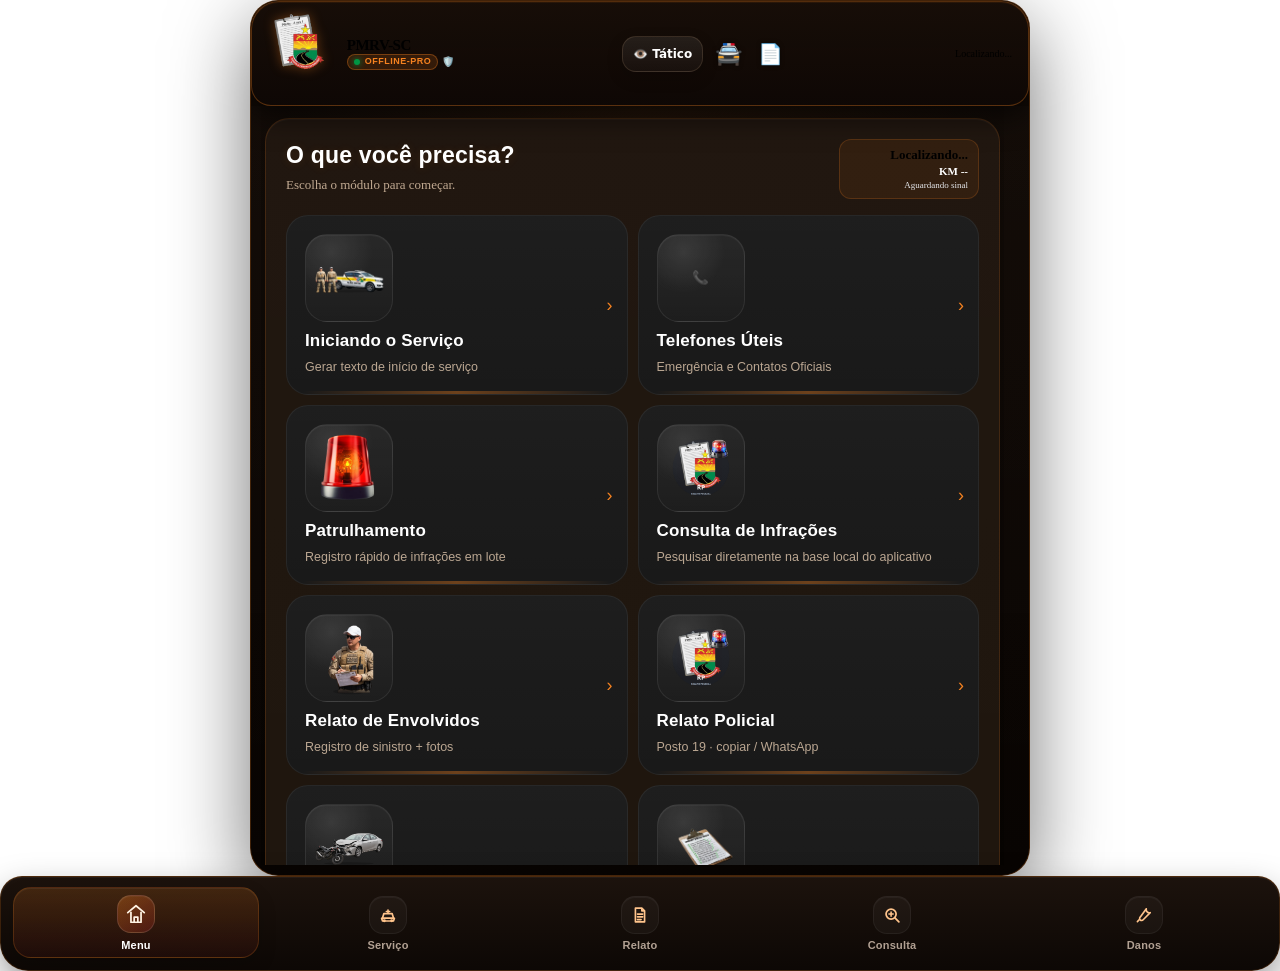
==== commit 34a8d936: "Corrige danos do carro e atualiza telefones uteis" ====
--- a/index.html
+++ b/index.html
@@ -96,10 +96,16 @@
   ============================================================ -->
   <section id="screen-home" class="screen active" aria-label="Menu principal">
     <div class="card">
-      <div class="card-header">
-        <div>
+      <div class="card-header" style="display:flex; justify-content:space-between; align-items:center; gap:15px;">
+        <div style="flex:1;">
           <h2 class="card-title">O que você precisa?</h2>
           <p class="card-sub">Escolha o módulo para começar.</p>
+        </div>
+        <!-- Dashboard de Localização em Tempo Real -->
+        <div id="home-location-dash" style="flex:0 0 140px; background:rgba(245,130,32,0.08); border:1px solid rgba(245,130,32,0.2); border-radius:12px; padding:8px 10px; text-align:right; min-height:60px; display:flex; flex-direction:column; justify-content:center;">
+          <div id="home-gps-road" style="font-size:13px; font-weight:900; color:var(--primary); line-height:1.1;">Localizando...</div>
+          <div id="home-gps-km" style="font-size:11px; font-weight:700; color:var(--text); margin-top:2px;">KM --</div>
+          <div id="home-gps-ref" style="font-size:9px; color:var(--muted); margin-top:3px; white-space:nowrap; overflow:hidden; text-overflow:ellipsis; max-width:120px;">Aguardando sinal</div>
         </div>
       </div>
 
@@ -111,6 +117,13 @@
           <span class="menu-arrow">›</span>
         </button>
 
+        <button class="menu-card" data-color="blue" data-click="go('telefones')" aria-label="Abrir Telefones Úteis">
+          <div class="menu-icon">📞</div>
+          <div class="menu-title">Telefones Úteis</div>
+          <div class="menu-desc">Emergência e Contatos Oficiais</div>
+          <span class="menu-arrow" aria-hidden="true">›</span>
+        </button>
+
         <button class="menu-card" data-color="blue" data-click="go('patrulhamento')" aria-label="Abrir Consulta de Patrulhamento e Infrações">
           <div class="menu-icon"><img src="patrulhamento.png" alt="" aria-hidden="true" class="menu-icon-img menu-icon-img-pat" /></div>
           <div class="menu-title">Patrulhamento</div>
@@ -146,12 +159,6 @@
           <span class="menu-arrow" aria-hidden="true">›</span>
         </button>
 
-        <button class="menu-card" data-color="blue" data-click="go('referencias-proximas')" aria-label="Abrir Referências Próximas (200m)">
-          <div class="menu-icon"><img src="refe.png" alt="Referências" class="menu-icon-img" /></div>
-          <div class="menu-title">Referências de 200m</div>
-          <div class="menu-desc">Marcos georreferenciados na Grande Floripa</div>
-          <span class="menu-arrow" aria-hidden="true">›</span>
-        </button>
 
         <button class="menu-card" data-color="purple" data-click="go('relatorio')" aria-label="Abrir Relatório Completo de Sinistro">
           <div class="menu-icon"><img src="relatorio.png" class="menu-icon-img menu-icon-img-rel" alt="" aria-hidden="true"></div>
@@ -655,7 +662,20 @@
     <!-- STEP 1: escolher veículo -->
     <div class="card" id="dan-step-vehicle">
       <h2 class="card-title">Selecione o tipo de veículo</h2>
-      <p class="card-sub" style="margin-bottom:14px;">Toque no veículo envolvido no sinistro</p>
+      <p class="card-sub" style="margin-bottom:14px;">Toque no veículo envolvido no sinistro ou use a IA Vision</p>
+      
+      <!-- Botão IA Vision de Destaque -->
+      <div style="margin-bottom:20px;">
+        <label class="btn btn-primary btn-full btn-lg" style="background:linear-gradient(135deg, var(--laranja), #ff7e5f); border:none; box-shadow:0 4px 15px rgba(245,130,32,0.3); cursor:pointer; display:flex; align-items:center; justify-content:center; gap:10px;">
+          <span style="font-size:24px;">🔍</span>
+          <div style="text-align:left;">
+            <div style="font-size:14px; font-weight:900; letter-spacing:0.5px;">IA VISION — SCAN 360°</div>
+            <div style="font-size:10px; font-weight:600; opacity:0.9;">Identificação automática de danos via foto</div>
+          </div>
+          <input type="file" accept="image/*" capture="environment" style="display:none;" onchange="danIAProcessarFoto(this)">
+        </label>
+      </div>
+
       <div style="display:grid;grid-template-columns:repeat(4,minmax(0,1fr));gap:12px;">
         <button class="dan-veh-btn" id="dan-btn-carro" data-click="danEscolherVeiculo('carro')">
           <img src="img/extracted_6.png" alt="Carro" style="height:80px;width:auto;object-fit:contain;margin-bottom:6px;display:block;" data-click-stop="core_zoomImage(this.src)">
@@ -2228,6 +2248,13 @@
        AJUDA
   ============================================================ -->
   <section id="screen-help" class="screen">
+    <!-- ... conteúdo da ajuda ... -->
+  </section>
+
+  <!-- ============================================================
+       TELEFONES ÚTEIS
+  ============================================================ -->
+  <section id="screen-telefones" class="screen">
     <div class="back-row">
       <button class="btn" data-click="go('home')">← Voltar</button>
       <button class="btn btn-danger" data-click="go('ended')">Sair</button>
@@ -2235,102 +2262,88 @@
     <div class="card">
       <div class="card-header">
         <div>
-          <h2 class="card-title card-title-with-icon">
-            <img src="img/patrulha.png" alt="" class="card-title-icon" aria-hidden="true">
-            Ajuda
-          </h2>
-          <p class="card-sub">Resumo prático de como usar cada módulo do aplicativo.</p>
+          <h2 class="card-title">📞 Telefones Úteis</h2>
+          <p class="card-sub">Discagem rápida para emergências e suporte.</p>
         </div>
       </div>
 
       <div class="help-stack">
-        <section class="help-block">
-          <h3 class="help-title">Iniciando o Serviço</h3>
-          <p class="help-text">Gera o texto de início de serviço da guarnição.</p>
-          <ul class="help-list">
-            <li>Escolha a viatura ou use a opção manual.</li>
-            <li>Selecione a escala e os policiais.</li>
-            <li>Confirme a viatura e, ao final, gere o texto.</li>
-            <li>Use copiar ou WhatsApp para enviar.</li>
+        <section class="help-block" style="border-left: 4px solid #e74c3c;">
+          <h3 class="help-title" style="color:#e74c3c;">🚨 Emergências</h3>
+          <div style="display:grid; grid-template-columns:1fr 1fr; gap:10px; margin-top:10px;">
+            <a href="tel:198" class="btn btn-danger" style="text-decoration:none; text-align:center;"><b>198</b><br><small>PMRv (Estadual)</small></a>
+            <a href="tel:191" class="btn btn-danger" style="text-decoration:none; text-align:center;"><b>191</b><br><small>PRF (Federal)</small></a>
+            <a href="tel:190" class="btn btn-danger" style="text-decoration:none; text-align:center;"><b>190</b><br><small>PM (Urbana)</small></a>
+            <a href="tel:193" class="btn btn-danger" style="text-decoration:none; text-align:center;"><b>193</b><br><small>Bombeiros</small></a>
+            <a href="tel:192" class="btn btn-danger" style="text-decoration:none; text-align:center;"><b>192</b><br><small>SAMU</small></a>
+            <a href="tel:181" class="btn btn-danger" style="text-decoration:none; text-align:center;"><b>181</b><br><small>Polícia Civil (Denúncia)</small></a>
+          </div>
+        </section>
+
+        <section class="help-block" style="border-left: 4px solid #16a34a;">
+          <h3 class="help-title" style="color:#16a34a;">🧭 Polícia Civil e Polícia Científica</h3>
+          <ul class="help-list" style="margin-top:10px;">
+            <li style="display:flex; justify-content:space-between; align-items:center; padding:8px 0; border-bottom:1px solid var(--border);">
+              <span>Polícia Civil SC - Disque Denúncia</span>
+              <a href="tel:181" class="btn btn-sm btn-primary">181</a>
+            </li>
+            <li style="display:flex; justify-content:space-between; align-items:center; padding:8px 0; border-bottom:1px solid var(--border);">
+              <span>Delegacia Geral da Polícia Civil</span>
+              <a href="tel:04836658488" class="btn btn-sm btn-primary">Ligar</a>
+            </li>
+            <li style="display:flex; justify-content:space-between; align-items:center; padding:8px 0; border-bottom:1px solid var(--border);">
+              <span>Polícia Científica / IGP - Medicina Legal (Florianópolis)</span>
+              <a href="tel:04836659342" class="btn btn-sm btn-primary">Ligar</a>
+            </li>
+            <li style="display:flex; justify-content:space-between; align-items:center; padding:8px 0;">
+              <span>Polícia Científica / IGP - Criminalística (Florianópolis)</span>
+              <a href="tel:04836659357" class="btn btn-sm btn-primary">Ligar</a>
+            </li>
+          </ul>
+        </section>
+
+        <section class="help-block" style="border-left: 4px solid var(--primary);">
+          <h3 class="help-title" style="color:var(--primary);">🚔 Unidades PMRv (Grande Floripa)</h3>
+          <ul class="help-list" style="margin-top:10px;">
+            <li style="display:flex; justify-content:space-between; align-items:center; padding:8px 0; border-bottom:1px solid var(--border);">
+              <span>Posto 19 (PMRv - Floripa)</span>
+              <a href="tel:04836655000" class="btn btn-sm btn-primary">Ligar</a>
+            </li>
+            <li style="display:flex; justify-content:space-between; align-items:center; padding:8px 0; border-bottom:1px solid var(--border);">
+              <span>1º BPMRv (Comando)</span>
+              <a href="tel:04836654900" class="btn btn-sm btn-primary">Ligar</a>
+            </li>
+            <li style="display:flex; justify-content:space-between; align-items:center; padding:8px 0; border-bottom:1px solid var(--border);">
+              <span>Posto 1 (Palhoça)</span>
+              <a href="tel:04836654900" class="btn btn-sm btn-primary">Ligar</a>
+            </li>
           </ul>
         </section>
 
-        <section class="help-block">
-          <h3 class="help-title">Relato de Envolvidos</h3>
-          <p class="help-text">Registra pessoas, veículos, relatos e fotos.</p>
-          <ul class="help-list">
-            <li>Adicione um envolvido por vez.</li>
-            <li>Preencha nome, contato, veículo, local e relato.</li>
-            <li>Anexe as fotos do envolvido no próprio card.</li>
-            <li>No fim, copie o texto ou envie por WhatsApp.</li>
-          </ul>
-        </section>
-
-        <section class="help-block">
-          <h3 class="help-title">Relato Policial</h3>
-          <p class="help-text">Monta o texto padronizado da ocorrência.</p>
-          <ul class="help-list">
-            <li>Preencha SADE, viatura, rodovia, cidade, km e horário.</li>
-            <li>Defina ocorrência, conhecimento, sentido e subtipo.</li>
-            <li>Se houver vítimas, informe as quantidades.</li>
-            <li>O texto é atualizado automaticamente na tela.</li>
-          </ul>
-        </section>
-
-        <section class="help-block">
-          <h3 class="help-title">Danos Aparentes</h3>
-          <p class="help-text">Permite registrar avarias de carro, motocicleta e caminhão com apoio visual.</p>
-          <ul class="help-list">
-            <li>Escolha carro, motocicleta ou caminhão.</li>
-            <li>Toque na peça/ponto desejado.</li>
-            <li>Selecione o tipo de dano.</li>
-            <li>Salve o veículo e gere o relatório individual ou geral.</li>
-          </ul>
-        </section>
-
-        <section class="help-block">
-          <h3 class="help-title">Relatório Completo</h3>
-          <p class="help-text">Consolida envolvidos e danos em um único relatório.</p>
-          <ul class="help-list">
-            <li>Gere o relatório completo com base no que foi preenchido antes.</li>
-            <li>Baixe o texto em `.txt` se necessário.</li>
-            <li>Compartilhe só as fotos dos envolvidos e do local.</li>
-            <li>Você pode anexar até 2 fotos do local nesta tela.</li>
-          </ul>
-        </section>
-
-        <section class="help-block">
-          <h3 class="help-title">Consulta de Infrações</h3>
-          <p class="help-text">Permite pesquisar rapidamente na base local de infrações.</p>
-          <ul class="help-list">
-            <li>Use a busca geral para localizar por código, descrição, artigo ou infrator.</li>
-            <li>Refine o resultado pelos filtros de categoria e medida administrativa.</li>
-            <li>A aba Consulta mostra os resultados completos da base carregada.</li>
-            <li>Ao tocar em uma infração frequente, a pesquisa é aplicada automaticamente.</li>
-          </ul>
-        </section>
-
-        <section class="help-block">
-          <h3 class="help-title">Infrações Frequente</h3>
-          <p class="help-text">Reúne os códigos mais usados para acesso rápido.</p>
-          <ul class="help-list">
-            <li>Toque no card da infração desejada para abrir a consulta com o código preenchido.</li>
-            <li>Os códigos aparecem destacados para facilitar a identificação visual.</li>
-            <li>Depois do toque, a tela volta para a aba de consulta com o filtro aplicado.</li>
-            <li>Use essa aba quando já souber a infração mais comum que deseja localizar.</li>
-          </ul>
-        </section>
-
-        <section class="help-block">
-          <h3 class="help-title">Fluxo Recomendado</h3>
-          <ul class="help-list">
-            <li>1. Iniciando o Serviço</li>
-            <li>2. Relato de Envolvidos</li>
-            <li>3. Relato Policial</li>
-            <li>4. Danos Aparentes</li>
-            <li>5. Relatório Completo</li>
-          </ul>
-        </section>
+        <section class="help-block">
+          <h3 class="help-title">🛠️ Suporte e Rodovias</h3>
+          <ul class="help-list" style="margin-top:10px;">
+            <li style="display:flex; justify-content:space-between; align-items:center; padding:8px 0; border-bottom:1px solid var(--border);">
+              <span>Defesa Civil</span>
+              <a href="tel:199" class="btn btn-sm">199</a>
+            </li>
+            <li style="display:flex; justify-content:space-between; align-items:center; padding:8px 0; border-bottom:1px solid var(--border);">
+              <span>Túnel Antonieta de Barros / SIE</span>
+              <a href="tel:04836649100" class="btn btn-sm">Ligar</a>
+            </li>
+            <li style="display:flex; justify-content:space-between; align-items:center; padding:8px 0; border-bottom:1px solid var(--border);">
+              <span>Arteris (Litoral Sul)</span>
+              <a href="tel:08007251771" class="btn btn-sm">Ligar</a>
+            </li>
+            <li style="display:flex; justify-content:space-between; align-items:center; padding:8px 0;">
+              <span>Detran/SC</span>
+              <a href="tel:154" class="btn btn-sm">154</a>
+            </li>
+          </ul>
+          <div style="margin-top:10px; font-size:12px; color:var(--label); line-height:1.5;">
+            Para ocorrências no Túnel Antonieta de Barros, use apoio operacional da PMRv/PM e contato administrativo da SIE.
+          </div>
+        </section>
       </div>
     </div>
   </section>
@@ -2623,6 +2636,7 @@
   <script src="js/danos-render.js"></script>
   <script src="data/danos_diagramas.js"></script>
   <script src="js/danos.js"></script>
+  <script src="js/danos-ia.js"></script>
   <script src="js/relatorio.js"></script>
   <script src="js/infracoes.js"></script>
   <script src="js/pesos.js"></script>
@@ -2632,6 +2646,7 @@
   <script src="js/calendarios.js"></script>
   <script src="js/croqui.js"></script>
   <script src="js/referencias-proximas.js"></script>
+  <script src="data/referencias_pois_tomtom.js"></script>
   <script src="data/referencias_grande_florianopolis_200m.js"></script>
   <script src="data/referencias_grande_florianopolis_100m.js"></script>
 
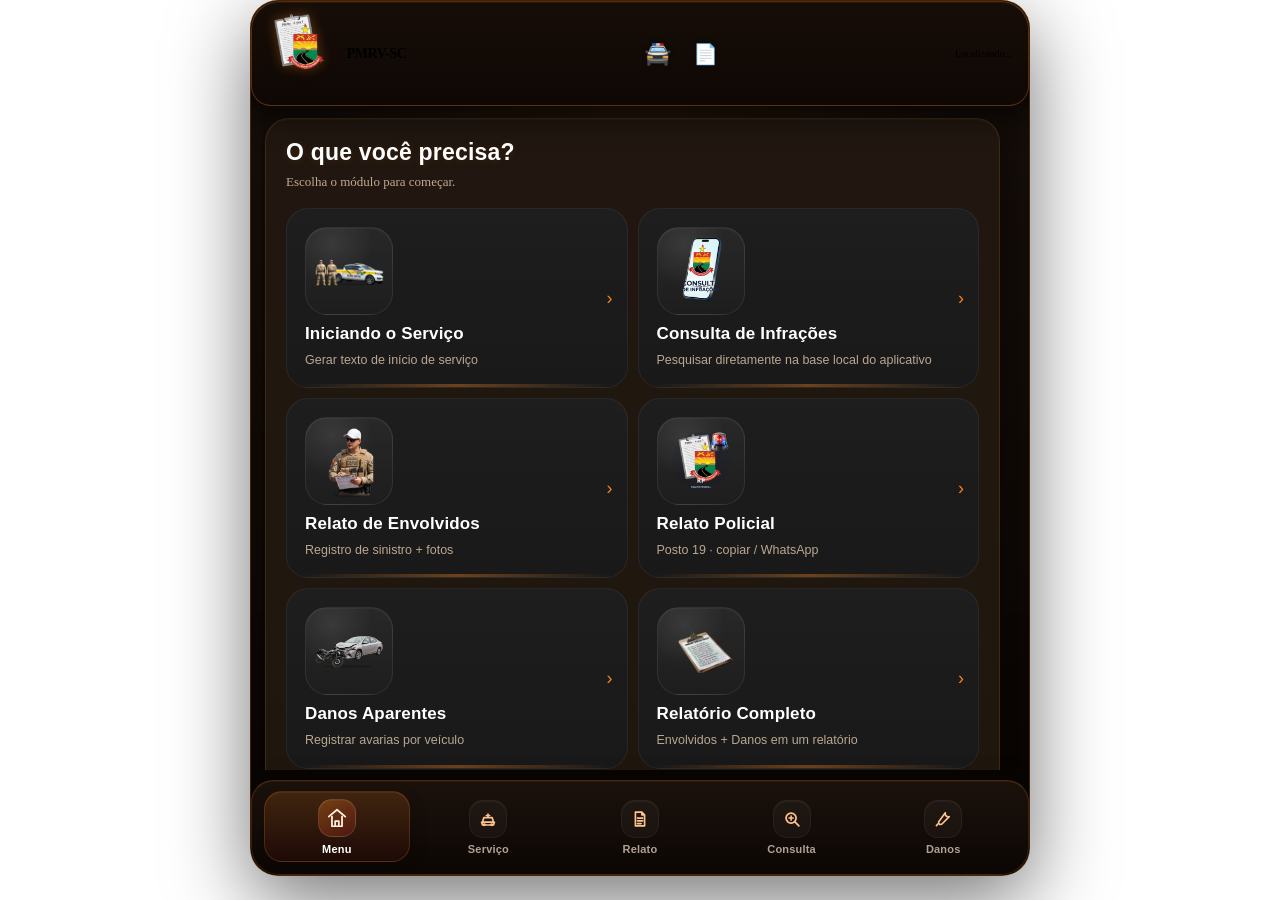
==== commit 3d0457ad: "Apply current project state" ====
--- a/index.html
+++ b/index.html
@@ -1,2660 +1,2265 @@
-﻿
-
-<!DOCTYPE html>
-<html lang="pt-BR">
-<head>
-  <meta charset="UTF-8" />
-  <meta name="viewport" content="width=device-width, initial-scale=1.0, maximum-scale=1.0, user-scalable=no" />
-  <meta name="description" content="PMRV-SC - Ferramentas operacionais da Polícia Militar Rodoviária" />
-  <meta name="theme-color" content="#0a0a0a" />
-  <link rel="manifest" href="manifest.json">
-  <link rel="apple-touch-icon" href="icon-192.png">
-  <title>PMRV-SC | Operacional</title>
-
-  <link rel="preconnect" href="https://fonts.googleapis.com">
-  <link rel="preconnect" href="https://fonts.gstatic.com" crossorigin>
-  <link href="https://fonts.googleapis.com/css2?family=Inter:wght@300;400;500;600;700;800;900&display=swap" rel="stylesheet">
-  
-  <link rel="stylesheet" href="css/inlined.css">
-  <link rel="stylesheet" href="css/style.css">
-  <link rel="stylesheet" href="https://cdnjs.cloudflare.com/ajax/libs/cropperjs/1.5.13/cropper.min.css">
-</head>
-
-<body>
-<div class="app" role="main">
-
-  <!-- MODAL IA VISION — ANÁLISE GLOBAL DE 4 LADOS -->
-  <div id="dan-ia-modal" class="modal-overlay">
-    <div class="modal-content" style="max-width:600px;width:95%;">
-      <div class="modal-header">
-        <div>
-          <h3 class="modal-title">🔍 IA Vision — Análise Automática</h3>
-          <p class="modal-sub">A IA irá escanear as fotos para identificar e descrever os danos.</p>
-        </div>
-        <button class="modal-close" data-click="danIACloseModal()">✕</button>
-      </div>
-      <div class="modal-body">
-        <div id="dan-ia-preview-grid" style="display:grid;grid-template-columns:1fr 1fr;gap:8px;margin-bottom:15px;">
-          <!-- Previsão das fotos sendo analisadas -->
-        </div>
-        
-        <div id="dan-ia-loading" class="hidden" style="text-align:center;padding:30px;background:rgba(245,130,32,0.03);border-radius:12px;border:1px dashed var(--laranja);">
-          <div class="spinner" style="margin:0 auto 15px;"></div>
-          <p id="dan-ia-loading-txt" style="font-size:14px;color:var(--text);font-weight:600;">Iniciando escaneamento 360°...</p>
-          <p style="font-size:12px;color:var(--label);margin-top:5px;">Processando imagens em modo paisagem...</p>
-        </div>
-
-        <div id="dan-ia-result-wrap" class="hidden">
-          <div style="background:var(--surface);padding:15px;border-radius:12px;border:1px solid var(--border);max-height:300px;overflow-y:auto;">
-            <div style="font-size:11px;font-weight:700;color:var(--laranja);text-transform:uppercase;letter-spacing:1px;margin-bottom:10px;display:flex;align-items:center;gap:6px;">
-              <span style="display:inline-block;width:8px;height:8px;background:var(--laranja);border-radius:50%;"></span>
-              Laudo Visual Sugerido
-            </div>
-            <div id="dan-ia-result-text" style="font-size:13px;line-height:1.6;color:var(--text);white-space:pre-wrap;"></div>
-          </div>
-          <div style="margin-top:15px;display:flex;gap:10px;">
-            <button class="btn btn-full" data-click="danIACloseModal()">Descartar</button>
-            <button class="btn btn-primary btn-full" data-click="danIAAdotarTudo()">✅ Adotar no Relatório</button>
-          </div>
-        </div>
-      </div>
-    </div>
-  </div>
-
-  <!-- TOPBAR COMPACTA (EITTR PRO) -->
-  <header class="topbar" role="banner">
-    <div class="brand" data-click="go('home')">
-      <img src="img/extracted_1.png" alt="PMRv" class="brand-logo" />
-      <div style="display:flex; flex-direction:column; line-height:1.1;">
-        <span style="font-weight: 900; font-size: 15px; letter-spacing: -0.5px;">PMRV-SC</span>
-        <div style="display:flex; gap:4px; align-items:center;">
-          <div class="brand-pill" style="padding:2px 6px; font-size:9px;">
-            <div class="brand-dot"></div>
-            <span>OFFLINE-PRO</span>
-          </div>
-          <span id="db-status" title="Dados protegidos em IndexedDB" style="font-size:10px; cursor:help;">🛡️</span>
-        </div>
-      </div>
-    </div>
-    
-    <div class="topbar-actions" style="display: flex; gap: 8px; align-items: center;">
-      <button class="btn btn-sm" data-click="core_toggleTactical()" title="Visão Noturna Tática" style="min-height:36px; padding:0 10px;">👁️ Tático</button>
-      <button class="nav-icon-btn" data-click="go('patrulhamento')" title="Patrulhamento" style="background:none; border:none; font-size:22px; padding:4px; cursor:pointer;">🚔</button>
-      <button class="nav-icon-btn" data-click="go('docs')" title="Documentos" style="background:none; border:none; font-size:20px; padding:4px; cursor:pointer;">📄</button>
-    </div>
-
-    <div id="top-gps-info" style="font-size: 10px; text-align: right; color: var(--primary); max-width: 80px;">
-      <span id="header-gps-txt" style="display:block; overflow:hidden; text-overflow:ellipsis; white-space:nowrap;">Localizando...</span>
-    </div>
-  </header>
-
-  <!-- CONTAINER DE TELAS (SCROLL INTERNO) -->
-  <main class="screen-container" id="main-container">
-
-  <!-- ============================================================
-       HOME
-  ============================================================ -->
-  <section id="screen-home" class="screen active" aria-label="Menu principal">
-    <div class="card">
-      <div class="card-header" style="display:flex; justify-content:space-between; align-items:center; gap:15px;">
-        <div style="flex:1;">
-          <h2 class="card-title">O que você precisa?</h2>
-          <p class="card-sub">Escolha o módulo para começar.</p>
-        </div>
-        <!-- Dashboard de Localização em Tempo Real -->
-        <div id="home-location-dash" style="flex:0 0 140px; background:rgba(245,130,32,0.08); border:1px solid rgba(245,130,32,0.2); border-radius:12px; padding:8px 10px; text-align:right; min-height:60px; display:flex; flex-direction:column; justify-content:center;">
-          <div id="home-gps-road" style="font-size:13px; font-weight:900; color:var(--primary); line-height:1.1;">Localizando...</div>
-          <div id="home-gps-km" style="font-size:11px; font-weight:700; color:var(--text); margin-top:2px;">KM --</div>
-          <div id="home-gps-ref" style="font-size:9px; color:var(--muted); margin-top:3px; white-space:nowrap; overflow:hidden; text-overflow:ellipsis; max-width:120px;">Aguardando sinal</div>
-        </div>
-      </div>
-
-      <div class="menu-grid" role="navigation" aria-label="Módulos disponíveis">
-        <button class="menu-card" data-color="blue" data-click="go('assumir')">
-          <div class="menu-icon"><img src="img/extracted_2.png" alt="Viatura PMRv" class="menu-icon-img menu-icon-img-vtr" /></div>
-          <div class="menu-title">Iniciando o Serviço</div>
-          <div class="menu-desc">Gerar texto de início de serviço</div>
-          <span class="menu-arrow">›</span>
-        </button>
-
-        <button class="menu-card" data-color="blue" data-click="go('telefones')" aria-label="Abrir Telefones Úteis">
-          <div class="menu-icon">📞</div>
-          <div class="menu-title">Telefones Úteis</div>
-          <div class="menu-desc">Emergência e Contatos Oficiais</div>
-          <span class="menu-arrow" aria-hidden="true">›</span>
-        </button>
-
-        <button class="menu-card" data-color="blue" data-click="go('patrulhamento')" aria-label="Abrir Consulta de Patrulhamento e Infrações">
-          <div class="menu-icon"><img src="patrulhamento.png" alt="" aria-hidden="true" class="menu-icon-img menu-icon-img-pat" /></div>
-          <div class="menu-title">Patrulhamento</div>
-          <div class="menu-desc">Registro rápido de infrações em lote</div>
-          <span class="menu-arrow" aria-hidden="true">›</span>
-        </button>
-
-        <button class="menu-card" data-color="amber" data-click="go('infracoes')">
-          <div class="menu-icon"><img src="img/extracted_4.png" alt="Consulta de Infrações" class="menu-icon-img menu-icon-img-infra" /></div>
-          <div class="menu-title">Consulta de Infrações</div>
-          <div class="menu-desc">Pesquisar diretamente na base local do aplicativo</div>
-          <span class="menu-arrow">›</span>
-        </button>
-
-        <button class="menu-card" data-color="green" data-click="go('envolvidos')">
-          <div class="menu-icon"><img src="img/extracted_3.png" alt="Relato de Envolvidos" class="menu-icon-img menu-icon-img-env" /></div>
-          <div class="menu-title">Relato de Envolvidos</div>
-          <div class="menu-desc">Registro de sinistro + fotos</div>
-          <span class="menu-arrow">›</span>
-        </button>
-
-        <button class="menu-card" data-color="amber" data-click="go('pmrv')">
-          <div class="menu-icon"><img src="img/extracted_4.png" alt="Relato Policial" class="menu-icon-img menu-icon-img-pmrv" /></div>
-          <div class="menu-title">Relato Policial</div>
-          <div class="menu-desc">Posto 19 · copiar / WhatsApp</div>
-          <span class="menu-arrow">›</span>
-        </button>
-
-        <button class="menu-card" data-color="red" data-click="go('danos')" aria-label="Abrir Vistoria de Danos Aparentes">
-          <div class="menu-icon"><img src="img/extracted_5.png" alt="" aria-hidden="true" class="menu-icon-img menu-icon-img-danos" /></div>
-          <div class="menu-title">Danos Aparentes</div>
-          <div class="menu-desc">Registrar avarias por veículo</div>
-          <span class="menu-arrow" aria-hidden="true">›</span>
-        </button>
-
-
-        <button class="menu-card" data-color="purple" data-click="go('relatorio')" aria-label="Abrir Relatório Completo de Sinistro">
-          <div class="menu-icon"><img src="relatorio.png" class="menu-icon-img menu-icon-img-rel" alt="" aria-hidden="true"></div>
-          <div class="menu-title">Relatório Completo</div>
-          <div class="menu-desc">Envolvidos + Danos em um relatório</div>
-          <span class="menu-arrow" aria-hidden="true">›</span>
-        </button>
-
-        <button class="menu-card" data-color="amber" data-click="go('pesos')" aria-label="Abrir Cálculo de Pesos e Dimensões">
-          <div class="menu-icon"><img src="peso.png" alt="" aria-hidden="true" class="menu-icon-img menu-icon-img-peso" /></div>
-          <div class="menu-title">Pesos e Dimensões</div>
-          <div class="menu-desc">PBT, tolerância e excesso dimensional</div>
-          <span class="menu-arrow" aria-hidden="true">›</span>
-        </button>
-
-        <button class="menu-card" data-color="green" data-click="go('tacografo')" aria-label="Abrir Análise de Tacógrafo">
-          <div class="menu-icon"><img src="tacofrafo.png" alt="" aria-hidden="true" class="menu-icon-img menu-icon-img-taco" /></div>
-          <div class="menu-title">Tacógrafo</div>
-          <div class="menu-desc">Descanso, condução e conversão UTC</div>
-          <span class="menu-arrow" aria-hidden="true">›</span>
-        </button>
-
-        <button class="menu-card" data-color="purple" data-click="go('croqui')" aria-label="Abrir Ferramenta de Croqui Técnico">
-          <div class="menu-icon"><img src="img/Croqui.png" alt="" aria-hidden="true" class="menu-icon-img menu-icon-img-croqui" /></div>
-          <div class="menu-title">Croqui</div>
-          <div class="menu-desc">Esboço técnico do local do acidente</div>
-          <span class="menu-arrow" aria-hidden="true">›</span>
-        </button>
-
-        <button class="menu-card" data-color="red" data-click="go('prazos-transito')" aria-label="Abrir Consulta de Prazos de Licenciamento">
-          <div class="menu-icon"><img src="prazos.png" alt="" aria-hidden="true" class="menu-icon-img menu-icon-img-cal" /></div>
-          <div class="menu-title">Prazos de Licenciamento</div>
-          <div class="menu-desc">Calendário por UF e final de placa</div>
-          <span class="menu-arrow" aria-hidden="true">›</span>
-        </button>
-
-        <button class="menu-card" data-color="green" data-click="go('docs')" aria-label="Abrir CTB Brasileiro">
-          <div class="menu-icon"><img src="img/extracted_4.png" alt="" aria-hidden="true" class="menu-icon-img menu-icon-img-ctb" /></div>
-          <div class="menu-title">CTB Brasileiro</div>
-          <div class="menu-desc">Consulta rápida sobre regras, documentos e fiscalização</div>
-          <span class="menu-arrow" aria-hidden="true">›</span>
-        </button>
-
-        <button class="menu-card" data-color="blue" data-click="go('help')" aria-label="Abrir Ajuda e Manual de Uso">
-          <div class="menu-icon"><img src="img/patrulha.png" alt="" aria-hidden="true" class="menu-icon-img menu-icon-img-help" /></div>
-          <div class="menu-title">Ajuda</div>
-          <div class="menu-desc">Manual de uso de cada opção</div>
-          <span class="menu-arrow" aria-hidden="true">›</span>
-        </button>
-      </div>
-
-      <!-- SEÇÃO DE SISTEMA (LIMPEZA) -->
-      <div style="margin-top:24px; padding-top:16px; border-top:1px solid var(--border);">
-        <h3 style="font-size:11px; font-weight:700; color:var(--muted); text-transform:uppercase; letter-spacing:1px; margin-bottom:12px;">Sistema</h3>
-        <button class="btn btn-full" style="background:rgba(239, 68, 68, 0.1); color:#ef4444; border:1px solid rgba(239, 68, 68, 0.2); display:flex; align-items:center; justify-content:center; gap:8px;" 
-                data-click="core_confirmarLimpezaCompleta()">
-          <span>🗑️</span> Limpar Cache e Reiniciar App
-        </button>
-        <p style="font-size:10px; color:var(--muted); text-align:center; margin-top:8px;">Versão 1.0.0 · PMRV-SC Operacional</p>
-      </div>
-    </div>
-  </section>
-
-  <!-- ============================================================
-       INICIANDO O SERVIÇO
-  ============================================================ -->
-  <section id="screen-assumir" class="screen">
-    <div class="back-row">
-      <button class="btn" data-click="go('home')">← Voltar</button>
-      <button class="btn btn-danger" data-click="go('ended')">Sair</button>
-    </div>
-    <div class="card">
-      <div class="card-header">
-        <div>
-          <h2 class="card-title">🚔 Iniciando o Serviço</h2>
-          <p class="card-sub">Gerar texto de início de serviço para envio</p>
-        </div>
-      </div>
-
-      <div class="form-grid">
-        <!-- Mesa -->
-        <div class="form-field">
-          <button id="ass_mesa_btn" type="button" class="vtr-btn" style="width:100%;font-size:15px;padding:12px;" data-click="ass_toggleMesa()">🪑 Recepção do P19</button>
-        </div>
-
-        <!-- Builder: Viatura + Policiais -->
-        <div class="form-field" id="ass_builder_wrap">
-          <div id="ass_build_vtr_section">
-            <label class="field-label">Adicionar Viatura</label>
-            <div class="vtr-grid" id="ass_build_vtr_grid">
-              <button type="button" class="vtr-btn" data-click="ass_build_selecionarVtr(this,'0005')">PM-0005</button>
-              <button type="button" class="vtr-btn" data-click="ass_build_selecionarVtr(this,'0070')">PM-0070</button>
-              <button type="button" class="vtr-btn" data-click="ass_build_selecionarVtr(this,'5312')">PM-5312</button>
-              <button type="button" class="vtr-btn" data-click="ass_build_selecionarVtr(this,'6997')">PM-6997</button>
-              <button type="button" class="vtr-btn" data-click="ass_build_selecionarVtr(this,'5484')">PM-5484</button>
-              <button type="button" class="vtr-btn" data-click="ass_build_selecionarVtr(this,'5592')">PM-5592</button>
-              <button type="button" class="vtr-btn" data-click="ass_build_selecionarVtr(this,'5599')">PM-5599</button>
-              <button type="button" class="vtr-btn vtr-manual-btn" id="ass_build_vtr_manual_btn" data-click="ass_build_toggleVtrManual(this)">✏️ Manual</button>
-            </div>
-            <div id="ass_build_vtr_manual_wrap" class="hidden mt-8">
-              <div style="display:flex;gap:6px;align-items:center;">
-                <div class="prefix-input" style="flex:1;">
-                  <span>PM-</span>
-                  <input type="text" id="ass_build_vtr_input" placeholder="0000" maxlength="4" inputmode="numeric">
-                </div>
-              </div>
-            </div>
-            <div id="ass_build_vtr_label" style="display:none;margin-top:8px;padding:6px 12px;border-radius:8px;background:rgba(59,130,246,.12);color:#3b82f6;font-size:13px;font-weight:700;"></div>
-            <div id="ass_build_tipo_section" style="display:none;margin-top:10px;">
-              <div style="font-size:11px;font-weight:700;letter-spacing:.6px;text-transform:uppercase;color:var(--label);margin-bottom:6px;">Escala</div>
-              <div style="display:grid;grid-template-columns:repeat(3,1fr);gap:6px;">
-                <button type="button" class="vtr-btn ass-tipo-btn" data-click="ass_build_selecionarTipo(this,'Ordinária')">Ordinária</button>
-                <button type="button" class="vtr-btn ass-tipo-btn" data-click="ass_build_selecionarTipo(this,'Apoio')">Apoio</button>
-                <button type="button" class="vtr-btn ass-tipo-btn" data-click="ass_build_selecionarTipo(this,'Ponte')">Ponte</button>
-                <button type="button" class="vtr-btn ass-tipo-btn" data-click="ass_build_selecionarTipo(this,'Evento')">Evento</button>
-                <button type="button" class="vtr-btn ass-tipo-btn" data-click="ass_build_selecionarTipo(this,'Futebol')">Futebol</button>
-                <button type="button" class="vtr-btn ass-tipo-btn" data-click="ass_build_selecionarTipo(this,'__manual__')">✏️ Manual</button>
-              </div>
-              <div id="ass_build_tipo_manual_wrap" class="hidden" style="margin-top:6px;">
-                <input type="text" id="ass_build_tipo_input" placeholder="Tipo de escala..." style="width:100%;" data-input="ass_build_atualizarLabel()">
-              </div>
-            </div>
-            <div style="height:1px;background:var(--border);margin:14px 0;"></div>
-          </div>
-          <label class="field-label" id="ass_build_pol_label">Policiais desta Viatura</label>
-          <div id="ass_build_grupos_grid" style="display:grid;grid-template-columns:1fr;gap:6px;margin-bottom:10px;">
-            <button type="button" class="vtr-btn" data-click="ass_build_carregarGrupo(this,'efetivo')">Efetivo</button>
-          </div>
-          <div id="ass_build_nomes_grid" style="display:none;flex-wrap:wrap;gap:6px;margin-bottom:8px;"></div>
-          <div id="ass_build_manual_pol_wrap" class="hidden">
-            <div style="display:flex;gap:6px;align-items:center;margin-top:4px;">
-              <select id="ass_build_grad_manual" style="flex:0 0 130px;">
-                <option value="Sd PM">Soldado</option>
-                <option value="Cb PM">Cabo</option>
-                <option value="3º Sgt PM">3º Sgt</option>
-                <option value="2º Sgt PM">2º Sgt</option>
-                <option value="1º Sgt PM">1º Sgt</option>
-                <option value="Sub-Ten PM">Sub-Ten</option>
-              </select>
-              <input type="text" id="ass_build_nome_manual" placeholder="Nome do policial" style="flex:1;" data-keydown-enter="ass_build_adicionarManual()">
-              <button type="button" class="btn btn-sm btn-success" data-click="ass_build_adicionarManual()">+ OK</button>
-            </div>
-          </div>
-          <button type="button" class="btn btn-sm" style="margin-top:6px;width:100%;" data-click="ass_build_toggleManualPol()">✏️ Adicionar Manualmente</button>
-          <div id="ass_build_pol_chips_wrap" style="display:none;margin-top:8px;">
-            <div style="font-size:11px;font-weight:700;letter-spacing:.6px;text-transform:uppercase;color:var(--label);margin-bottom:4px;">Selecionados:</div>
-            <div id="ass_build_pol_chips" style="display:flex;flex-wrap:wrap;gap:5px;"></div>
-          </div>
-          <div style="height:1px;background:var(--border);margin:14px 0;"></div>
-          <label class="field-label" id="ass_build_hor_label">Horário desta Viatura</label>
-          <select id="ass_build_horario" style="width:100%;">
-            <option value="06h às 18h">06h às 18h (Diurno)</option>
-            <option value="07h às 19h">07h às 19h (Diurno)</option>
-            <option value="19h às 07h">19h às 07h (Noturno)</option>
-            <option value="13h às 01h">13h às 01h</option>
-            <option value="07h às 07h">07h às 07h (24h)</option>
-          </select>
-          <button type="button" class="btn btn-primary btn-full" id="ass_build_confirmar_btn" style="margin-top:14px;" data-click="ass_adicionarLote()">+ Confirmar Viatura</button>
-        </div>
-
-        <!-- Serviço montado (lista de lotes) -->
-        <div class="form-field" id="ass_lotes_wrap" style="display:none;">
-          <label class="field-label">Serviço Montado</label>
-          <div id="ass_lotes_lista"></div>
-        </div>
-
-        <!-- Turno -->
-        <div class="form-row form-row-2">
-          <div class="form-field">
-            <label class="field-label">Turno / Horário</label>
-            <select id="ass_horario" data-change="ass_toggleManual()">
-              <option value="06h às 18h">06h às 18h (Diurno)</option>
-              <option value="07h às 19h">07h às 19h (Diurno)</option>
-              <option value="19h às 07h">19h às 07h (Noturno)</option>
-              <option value="13h às 01h">13h às 01h</option>
-              <option value="07h às 07h">07h às 07h (24h)</option>
-              <option value="MANUAL">Inserir manualmente...</option>
-            </select>
-            <input type="text" id="ass_horarioManual" class="hidden mt-8" placeholder="Ex: 08h às 14h">
-          </div>
-          <div class="form-field">
-            <label class="field-label">Localização</label>
-            <select id="ass_local">
-              <option>P19</option>
-              <option>Ponte</option>
-              <option>SC-400</option>
-              <option>SC-402</option>
-              <option>SC-403</option>
-              <option>Viatura de apoio no P19</option>
-              <option>Setor 3 – Área Central / Pontes</option>
-              <option>Apoio / Futebol</option>
-              <option>Pontes / Futebol</option>
-            </select>
-            <input type="text" id="ass_localManual" class="mt-8" placeholder="Local manual (deixe vazio para usar acima)">
-          </div>
-        </div>
-
-        <button class="btn btn-primary btn-full btn-lg" data-click="ass_gerar()">⚡ Gerar Texto</button>
-      </div>
-
-      <div class="result-box" id="ass_result">
-        <p class="result-label">Texto gerado</p>
-        <div class="result-text" id="ass_resultado"></div>
-        <div class="result-actions">
-          <button class="btn btn-success" data-click="copiar('ass_resultado', this)">📋 Copiar</button>
-          <button class="btn btn-whats"   data-click="whatsapp('ass_resultado')">📲 WhatsApp</button>
-        </div>
-      </div>
-    </div>
-  </section>
-
-  <!-- ============================================================
-       ENVOLVIDOS
-  ============================================================ -->
-  <section id="screen-envolvidos" class="screen">
-    <div class="back-row">
-      <button class="btn" data-click="go('home')">← Voltar</button>
-      <button class="btn btn-danger" data-click="go('ended')">Sair</button>
-    </div>
-    <div class="card">
-      <div class="card-header">
-        <div>
-          <h2 class="card-title">📋 Registro de Sinistro</h2>
-          <p class="card-sub">Adicione todos os envolvidos e testemunhas</p>
-        </div>
-      </div>
-
-      <div id="env_lista" class="form-grid">
-        <!-- Cards dinâmicos de envolvidos -->
-      </div>
-
-      <button class="btn btn-full mt-12" data-click="env_adicionar()" id="env_btn_add">+ Adicionar Envolvido</button>
-
-      <div class="divider mt-12" style="margin-bottom:12px;"></div>
-
-      <div class="flex gap-8 flex-wrap">
-        <button class="btn btn-success" style="flex:1" data-click="env_copiar()">📄 Copiar</button>
-        <button class="btn btn-whats"   style="flex:1" data-click="env_whatsapp()">🟢 WhatsApp</button>
-      </div>
-    </div>
-  </section>
-
-  <!-- ============================================================
-       PMRv
-  ============================================================ -->
-  <section id="screen-pmrv" class="screen screen-pmrv">
-    <div class="back-row">
-      <button class="btn" data-click="go('home')">← Voltar</button>
-      <button class="btn btn-danger" data-click="go('ended')">Sair</button>
-    </div>
-    <div class="card pmrv-card">
-      <div class="report-header">
-        <h1>POLÍCIA MILITAR RODOVIÁRIA</h1>
-        <small>1º BPMRv / 1ª CIA / Posto 19</small>
-      </div>
-
-      <div class="form-grid pmrv-form-grid">
-        <!-- Linha 1: SADE + VTR + Rodovia -->
-        <div class="form-row form-row-3">
-          <div class="form-field" style="grid-column: span 1;">
-            <label class="field-label">Protocolo SADE</label>
-            <input type="text" id="pmrv_sade" placeholder="Nº SADE" data-input="pmrv_atualizar()">
-          </div>
-          <div class="form-field">
-            <label class="field-label">VTR</label>
-            <div class="prefix-input">
-              <span>PM-</span>
-              <input type="text" id="pmrv_vtr" placeholder="0000" maxlength="4" inputmode="numeric" data-input="pmrv_validarVtr(this)">
-            </div>
-          </div>
-          <div class="form-field">
-            <label class="field-label">Rodovia</label>
-            <select id="pmrv_rodovia" data-change="pmrv_verificarRodovia()">
-              <option value="SC-400">SC-400</option>
-              <option value="SC-401">SC-401</option>
-              <option value="SC-402">SC-402</option>
-              <option value="SC-403">SC-403</option>
-              <option value="SC-405">SC-405</option>
-              <option value="SC-406">SC-406</option>
-              <option value="SC-281">SC-281</option>
-              <option value="SC-407">SC-407</option>
-            </select>
-          </div>
-        </div>
-
-        <!-- Linha 2: Cidade + KM -->
-        <div class="form-row form-row-2">
-          <div class="form-field">
-            <label class="field-label">Cidade</label>
-            <input type="text" id="pmrv_cidade" value="Florianópolis/SC" data-input="pmrv_atualizar()">
-            <select id="pmrv_cidade_407" class="hidden mt-8" data-change="pmrv_selecionarCidade407()">
-              <option value="Biguaçu/SC">Biguaçu/SC</option>
-              <option value="Antônio Carlos/SC">Antônio Carlos/SC</option>
-            </select>
-            <select id="pmrv_cidade_281" class="hidden mt-8" data-change="pmrv_selecionarCidade281()">
-              <option value="São José/SC">São José/SC</option>
-              <option value="Colônia Santana/SC">Colônia Santana/SC</option>
-            </select>
-          </div>
-          <div class="form-field pmrv-km-field">
-            <label class="field-label">KM</label>
-            <input type="text" id="pmrv_km" placeholder="0.000" maxlength="6" data-input="pmrv_atualizar()">
-          </div>
-        </div>
-
-        <div class="form-field pmrv-local-field">
-          <label class="field-label">Local</label>
-          <input type="text" id="pmrv_local" placeholder="Rodovia e km específico" readonly>
-        </div>
-
-        <div class="pmrv-advanced-toggle-wrap">
-          <button type="button" class="btn btn-full pmrv-advanced-toggle" id="pmrv_advanced_toggle" data-click="pmrv_toggleAvancado()">
-            Mais opções
-          </button>
-        </div>
-
-        <div id="pmrv_advanced_section" class="pmrv-advanced-section">
-          <!-- Horário -->
-          <div class="form-field">
-            <label class="field-label">Horário do Sinistro</label>
-            <div class="sub-box">
-              <div class="radio-row">
-                <label><input type="radio" name="pmrv_tipo_hora" id="pmrv_hora_auto" checked data-click="pmrv_atualizar()"> Automático</label>
-                <label><input type="radio" name="pmrv_tipo_hora" id="pmrv_hora_manual" data-click="pmrv_atualizar()"> Manual</label>
-                <input type="time" id="pmrv_input_hora" data-input="pmrv_atualizar()" style="width:110px; padding:6px;">
-              </div>
-            </div>
-          </div>
-
-          <!-- Ocorrência -->
-          <div class="form-row form-row-2">
-            <div class="form-field">
-              <label class="field-label">Tipo de Ocorrência</label>
-              <select id="pmrv_ocorrencia" data-change="pmrv_verificarVitimas()">
-                <option value="Sinistro de trânsito com danos materiais">Danos materiais</option>
-                <option value="Sinistro de trânsito com vítima(s)">Com vítima(s)</option>
-                <option value="Sinistro de trânsito com óbito">Com óbito</option>
-              </select>
-            </div>
-            <div class="form-field">
-              <label class="field-label">Acionamento</label>
-              <select id="pmrv_conhecimento" data-change="pmrv_atualizar()">
-                <option value="pela Central">Pela Central</option>
-                <option value="após deparar-se">Deparou-se</option>
-                <option value="por usuário da via">Usuário da via</option>
-              </select>
-            </div>
-          </div>
-
-          <!-- Vítimas (condicional) -->
-          <div id="pmrv_box_vitimas" class="form-field hidden">
-            <label class="field-label">Quantidade de Vítimas</label>
-            <div class="sub-box sub-box-red">
-              <div class="vitimas-grid">
-                <div class="form-field">
-                  <label class="field-label">Leve</label>
-                  <input type="number" id="pmrv_qtd_leve" value="0" min="0" data-input="pmrv_atualizar()">
-                </div>
-                <div class="form-field">
-                  <label class="field-label">Grave</label>
-                  <input type="number" id="pmrv_qtd_grave" value="0" min="0" data-input="pmrv_atualizar()">
-                </div>
-                <div class="form-field">
-                  <label class="field-label">Gravíssima</label>
-                  <input type="number" id="pmrv_qtd_gravissima" value="0" min="0" data-input="pmrv_atualizar()">
-                </div>
-              </div>
-            </div>
-          </div>
-
-          <!-- Sentido -->
-          <div class="form-row form-row-2">
-            <div class="form-field">
-              <label class="field-label">Sentido</label>
-              <select id="pmrv_sentido" data-change="pmrv_toggleSentidoManual()">
-                <option value="Centro–Bairro">Centro–Bairro</option>
-                <option value="Bairro–Centro">Bairro–Centro</option>
-                <option value="KM Crescente">KM Crescente</option>
-                <option value="KM Decrescente">KM Decrescente</option>
-                <option value="MANUAL">Outro...</option>
-              </select>
-              <input type="text" id="pmrv_sentido_manual" class="hidden mt-8" placeholder="Descreva o sentido..." data-input="pmrv_atualizar()">
-            </div>
-            <div class="form-field">
-              <label class="field-label">Tipo de Sinistro</label>
-              <div style="display:flex; gap:10px; align-items:flex-start;">
-                <select id="pmrv_subtipo" data-change="pmrv_mudarSubtipo()" style="flex:1;">
-                  <optgroup label="1. Atropelamento">
-                    <option value="1.1">1.1 – Atropelamento de Pedestre</option>
-                    <option value="1.2">1.2 – Atropelamento de Animal</option>
-                  </optgroup>
-                  <optgroup label="2. Abalroamento">
-                    <option value="2.1">2.1 – Abalroamento Longitudinal (Mesmo Sentido)</option>
-                    <option value="2.2">2.2 – Abalroamento Longitudinal (Sentido Oposto)</option>
-                    <option value="2.3">2.3 – Abalroamento Transversal</option>
-                  </optgroup>
-                  <optgroup label="3. Colisão">
-                    <option value="3.1">3.1 – Colisão Frontal</option>
-                    <option value="3.2">3.2 – Colisão Traseira</option>
-                    <option value="3.3">3.3 – Colisão Engavetamento</option>
-                  </optgroup>
-                  <optgroup label="4. Choque">
-                    <option value="4.1">4.1 – Choque em Poste</option>
-                    <option value="4.6">4.6 – Choque em Defensa</option>
-                    <option value="4.9">4.9 – Choque em Objeto (especificar)</option>
-                  </optgroup>
-                  <optgroup label="5. Saída de Pista">
-                    <option value="5.1">5.1 – Saída de Pista Simples</option>
-                    <option value="5.3">5.3 – Saída de Pista com Capotamento</option>
-                    <option value="5.4">5.4 – Saída de Pista com Tombamento</option>
-                  </optgroup>
-                  <optgroup label="6. Saída + Choque">
-                    <option value="6.1">6.1 – Saída + Choque em Poste</option>
-                    <option value="6.2">6.2 – Saída + Choque em Muro</option>
-                    <option value="6.3">6.3 – Saída + Choque em Defensa</option>
-                    <option value="6.4">6.4 – Saída + Choque em Objeto (especificar)</option>
-                  </optgroup>
-                  <optgroup label="7. Outros">
-                    <option value="7.1">7.1 – Outros (especificar)</option>
-                  </optgroup>
-                </select>
-                <div id="pmrv_subtipo_preview_wrap" style="width:80px; height:60px; background:var(--surface); border:1px solid var(--border); border-radius:8px; display:flex; align-items:center; justify-content:center; overflow:hidden; flex-shrink:0; cursor:zoom-in;" data-click="core_zoomImage(document.getElementById('pmrv_subtipo_preview_img').src)">
-                  <img id="pmrv_subtipo_preview_img" src="" alt="Preview" style="max-width:90%; max-height:90%; display:none; filter: invert(1) brightness(2);">
-                </div>
-              </div>
-            </div>
-          </div>
-
-          <!-- Objeto / Outros condicional -->
-          <div id="pmrv_box_objeto" class="form-field hidden">
-            <label class="field-label">Qual o objeto?</label>
-            <input type="text" id="pmrv_nome_objeto" placeholder="Ex: árvore, barranco..." data-input="pmrv_mudarSubtipo()">
-          </div>
-          <div id="pmrv_box_outros" class="form-field hidden">
-            <label class="field-label">Descreva a natureza do sinistro</label>
-            <input type="text" id="pmrv_descricao_outros" placeholder="Ex: incêndio em veículo, queda de carga..." data-input="pmrv_mudarSubtipo()">
-          </div>
-
-          <!-- Dinâmica -->
-          <div class="form-field">
-            <label class="field-label">Dinâmica do Fato (editável)</label>
-            <textarea id="pmrv_dinamica_texto" data-input="pmrv_atualizar()"></textarea>
-          </div>
-        </div>
-      </div>
-
-      <!-- Resultado em tempo real -->
-      <div class="result-box visible pmrv-preview-box" style="margin-top:20px;">
-        <p class="result-label">Prévia do relatório</p>
-        <div class="result-text" id="pmrv_relatorio"></div>
-        <div class="result-actions">
-          <button class="btn"            data-click="pmrv_limpar()">🗑 Limpar</button>
-          <button class="btn btn-success" data-click="copiar('pmrv_relatorio', this)">📋 Copiar</button>
-          <button class="btn btn-whats"   data-click="pmrv_enviarWhatsApp()">📱 WhatsApp</button>
-        </div>
-      </div>
-
-      <div class="pmrv-footer-panel">
-        <div class="pmrv-footer-top">
-          <div class="pmrv-footer-local">
-            <span class="pmrv-footer-label">Local do GPS</span>
-            <strong id="pmrv_local_footer">---</strong>
-            <small id="pmrv_gps_msg">Use o GPS para preencher rodovia e km.</small>
-          </div>
-          <div class="pmrv-footer-buttons">
-            <button type="button" class="btn btn-sm" id="btn-gps-localizar-pmrv" data-click="gps_obterLocalizacao()">📍 GPS</button>
-            <button type="button" class="btn btn-sm" data-click="gps_simularLocalizacao()">🧪 Teste</button>
-          </div>
-        </div>
-
-        <div id="pmrv_gps_result" class="pmrv-gps-summary hidden">
-          <div class="pmrv-gps-chip">
-            <span>Local</span>
-            <strong id="pmrv_gps_rodovia">---</strong>
-          </div>
-          <div class="pmrv-gps-chip">
-            <span>KM</span>
-            <strong id="pmrv_gps_km">---</strong>
-          </div>
-          <div class="pmrv-gps-chip">
-            <span>Precisão</span>
-            <strong id="pmrv_gps_acc">---</strong>
-          </div>
-          <div class="pmrv-gps-coords">
-            <span>Descrição <strong id="pmrv_gps_desc">---</strong></span>
-          </div>
-        </div>
-      </div>
-    </div>
-  </section>
-
-  <!-- ============================================================
-       DANOS APARENTES — INTERATIVO
-  ============================================================ -->
-  <section id="screen-danos" class="screen">
-    <div class="back-row">
-      <button class="btn" data-click="go('home')">← Voltar</button>
-      <button class="btn btn-danger" data-click="go('ended')">Sair</button>
-    </div>
-
-    <!-- STEP 1: escolher veículo -->
-    <div class="card" id="dan-step-vehicle">
-      <h2 class="card-title">Selecione o tipo de veículo</h2>
-      <p class="card-sub" style="margin-bottom:14px;">Toque no veículo envolvido no sinistro ou use a IA Vision</p>
-      
-      <!-- Botão IA Vision de Destaque -->
-      <div style="margin-bottom:20px;">
-        <label class="btn btn-primary btn-full btn-lg" style="background:linear-gradient(135deg, var(--laranja), #ff7e5f); border:none; box-shadow:0 4px 15px rgba(245,130,32,0.3); cursor:pointer; display:flex; align-items:center; justify-content:center; gap:10px;">
-          <span style="font-size:24px;">🔍</span>
-          <div style="text-align:left;">
-            <div style="font-size:14px; font-weight:900; letter-spacing:0.5px;">IA VISION — SCAN 360°</div>
-            <div style="font-size:10px; font-weight:600; opacity:0.9;">Identificação automática de danos via foto</div>
-          </div>
-          <input type="file" accept="image/*" capture="environment" style="display:none;" onchange="danIAProcessarFoto(this)">
-        </label>
-      </div>
-
-      <div style="display:grid;grid-template-columns:repeat(4,minmax(0,1fr));gap:12px;">
-        <button class="dan-veh-btn" id="dan-btn-carro" data-click="danEscolherVeiculo('carro')">
-          <img src="img/extracted_6.png" alt="Carro" style="height:80px;width:auto;object-fit:contain;margin-bottom:6px;display:block;" data-click-stop="core_zoomImage(this.src)">
-          <span style="font-family:var(--font-display);font-size:18px;font-weight:900;">Carro</span>
-        </button>
-        <button class="dan-veh-btn" id="dan-btn-moto" data-click="danEscolherVeiculo('moto')">
-          <img src="img/extracted_7.png" alt="Motocicleta" style="height:80px;width:auto;object-fit:contain;margin-bottom:6px;display:block;" data-click-stop="core_zoomImage(this.src)">
-          <span style="font-family:var(--font-display);font-size:18px;font-weight:900;">Motocicleta</span>
-        </button>
-        <button class="dan-veh-btn" id="dan-btn-caminhao" data-click="danEscolherVeiculo('caminhao')">
-          <img src="cfrontal.png" alt="Caminhão" style="height:80px;width:auto;object-fit:contain;margin-bottom:6px;display:block;" data-click-stop="core_zoomImage(this.src)">
-          <span style="font-family:var(--font-display);font-size:18px;font-weight:900;">Caminhão</span>
-        </button>
-        <button class="dan-veh-btn" id="dan-btn-onibus" data-click="danEscolherVeiculo('onibus')">
-          <img src="ofrontal.png" alt="Ônibus" style="height:80px;width:auto;object-fit:contain;margin-bottom:6px;display:block;" data-click-stop="core_zoomImage(this.src)">
-          <span style="font-family:var(--font-display);font-size:18px;font-weight:900;">Ônibus</span>
-        </button>
-      </div>
-      <div id="dan-salvos-area" style="display:none;margin-top:16px;">
-        <div style="height:1px;background:var(--border);margin-bottom:14px;"></div>
-        <div style="font-size:11px;font-weight:700;letter-spacing:.6px;text-transform:uppercase;color:var(--label);margin-bottom:10px;">Veículos adicionados</div>
-        <div id="dan-salvos-lista"></div>
-        <div style="height:1px;background:var(--border);margin:14px 0;"></div>
-        <button class="btn btn-primary btn-full btn-lg" data-click="danGerarTextoTodos()">⚡ Gerar Relatório de Todos</button>
-        <div id="dan-todos-result-area" style="display:none;margin-top:14px;">
-          <div class="result-text" id="dan-todos-result-text"></div>
-          <div class="result-actions">
-            <button class="btn btn-success" data-click="danTodosCopiar(this)">📋 Copiar</button>
-            <button class="btn btn-whats" data-click="danTodosWhatsApp()">📲 WhatsApp</button>
-          </div>
-        </div>
-      </div>
-    </div>
-
-    <!-- STEP 2: diagrama interativo -->
-    <div id="dan-step-diagram" style="display:none;">
-      <div style="display:flex;gap:8px;margin-bottom:12px;flex-wrap:wrap;">
-        <button class="btn" data-click="danVoltarStep1()">← Trocar veículo</button>
-        <button class="btn btn-danger" data-click="danLimparTudo()">🗑 Limpar tudo</button>
-      </div>
-
-      <div class="card">
-        <div style="display:flex;align-items:flex-start;justify-content:space-between;gap:12px;flex-wrap:wrap;margin-bottom:14px;">
-          <div>
-            <h2 class="card-title" id="dan-diag-title">Danos Aparentes — Carro</h2>
-            <p class="card-sub">Toque nos pontos numerados para registrar o dano</p>
-          </div>
-          <span id="dan-veh-badge" style="font-size:28px;"></span>
-        </div>
-
-        <!-- Tabs de vista -->
-        <div style="display:grid;grid-template-columns:repeat(4,1fr);gap:6px;margin-bottom:14px;">
-          <button class="dan-tab active" id="dan-tab-frontal"  data-click="danMudarVista('frontal')">
-            <img class="dan-tab-thumb" src="carro_frente_nobg.png" alt="Frente">
-            Frontal
-          </button>
-          <button class="dan-tab" id="dan-tab-traseira" data-click="danMudarVista('traseira')">
-            <img class="dan-tab-thumb" src="carro_tras_nobg.png" alt="Traseira">
-            Traseira
-          </button>
-          <button class="dan-tab" id="dan-tab-esquerda" data-click="danMudarVista('esquerda')">
-            <img class="dan-tab-thumb" src="carro_esquerda_nobg.png" alt="Esquerda">
-            Esq.
-          </button>
-          <button class="dan-tab" id="dan-tab-direita"  data-click="danMudarVista('direita')">
-            <img class="dan-tab-thumb" src="carro_direita_nobg.png" alt="Direita">
-            Dir.
-          </button>
-        </div>
-
-        <!-- Vistoria por Foto Real (EITTR) -->
-        <div style="margin-bottom:12px; padding:10px; background:rgba(245,130,32,0.1); border:1px solid var(--primary); border-radius:12px;">
-          <div style="font-size:11px; font-weight:bold; color:var(--primary); margin-bottom:8px; text-transform:uppercase;">📸 Vistoria por Foto Real (Assistida)</div>
-          <div style="display:grid; grid-template-columns:1fr 1fr; gap:8px;">
-            <label class="btn btn-sm" style="cursor:pointer; display:flex; align-items:center; justify-content:center; gap:4px;">
-              📷 Tirar Foto desta Vista
-              <input type="file" accept="image/*" capture="environment" style="display:none;" onchange="danCarregarFotoReal(this)">
-            </label>
-            <button class="btn btn-sm" data-click="danResetarFotoReal()" id="dan-btn-reset-foto" style="display:none;">🖼️ Voltar p/ Diagrama</button>
-          </div>
-        </div>
-
-        <div id="dan-part-list-area" class="dan-part-list-card" style="display:none;">
-          <div class="dan-part-list-head">
-            <div>
-              <div class="dan-part-list-title">Lista numerada da vista</div>
-              <div class="dan-part-list-sub" id="dan-part-list-sub">Clique em uma peça para registrar o dano e depois salve o veículo.</div>
-            </div>
-          </div>
-          <div id="dan-part-list"></div>
-        </div>
-
-        <!-- SVG area -->
-        <div id="dan-diagram-area" style="background:var(--surface);border:1px solid var(--border);border-radius:14px;overflow:hidden;display:flex;align-items:center;justify-content:center;min-height:220px;"></div>
-        <div id="dan-part-readout" style="margin-top:8px;padding:10px 12px;border:1px dashed var(--border);border-radius:12px;background:rgba(245,130,32,.06);font-size:13px;color:var(--text);font-weight:700;min-height:42px;display:flex;align-items:center;">Passe ou toque em um círculo para ver o nome da peça.</div>
-        <div style="display:flex;align-items:center;justify-content:space-between;margin-top:8px;flex-wrap:wrap;gap:6px;">
-          <p style="font-size:11px;color:var(--label);margin:0;" id="dan-hint-txt">Toque num círculo → escolha o tipo de dano</p>
-          <div class="dan-actions-inline">
-            <button class="btn btn-sm" id="dan-move-toggle" data-click="danAlternarModoMover()" style="display:none;">Mover círculos</button>
-            <button class="btn btn-sm btn-success" id="dan-save-points" data-click="danSalvarLocalizacaoCirculos()" style="display:none;">Salvar localização</button>
-          </div>
-        </div>
-      </div>
-
-      <!-- Summary + resultado -->
-      <div class="card" style="margin-top:12px;">
-        <div style="font-size:11px;font-weight:700;letter-spacing:.6px;text-transform:uppercase;color:var(--label);margin-bottom:10px;">Danos registrados</div>
-        <div id="dan-summary-tags">
-          <div style="font-size:13px;color:var(--label);text-align:center;padding:18px;border:1px dashed var(--border);border-radius:10px;">Nenhum dano registrado ainda.<br>Toque nos pontos do diagrama.</div>
-        </div>
-        <div style="height:1px;background:var(--border);margin:14px 0;"></div>
-        <button class="btn btn-success btn-full" style="margin-bottom:8px;" data-click="danSalvarVeiculo()">💾 Salvar este veículo</button>
-        <button class="btn btn-primary btn-full btn-lg" data-click="danGerarTexto()">⚡ Gerar Relatório</button>
-        <div id="dan-result-area" style="display:none;margin-top:14px;">
-          <div class="result-text" id="dan-result-text"></div>
-          <div class="result-actions">
-            <button class="btn btn-success" data-click="danCopiar(this)">📋 Copiar</button>
-            <button class="btn btn-whats"   data-click="danWhatsApp()">📲 WhatsApp</button>
-          </div>
-        </div>
-      </div>
-
-      <!-- Fotos dos danos — Carro -->
-      <div class="card" style="margin-top:12px;">
-        <div style="font-size:11px;font-weight:700;letter-spacing:.6px;text-transform:uppercase;color:var(--label);margin-bottom:10px;">📷 Fotos dos Danos</div>
-        <div style="display:grid;grid-template-columns:1fr 1fr;gap:8px;margin-bottom:4px;">
-          <label class="foto-label" style="flex-direction:column;padding:12px 6px;font-size:12px;">
-            <span style="font-size:20px;margin-bottom:3px;">📷</span>Tirar Foto
-            <input type="file" accept="image/*" capture="environment" multiple style="display:none;" data-change="danFotoMiniatura(this,'dan-foto-grid-carro','dan-foto-actions-carro')">
-          </label>
-          <label class="foto-label" style="flex-direction:column;padding:12px 6px;font-size:12px;">
-            <span style="font-size:20px;margin-bottom:3px;">🖼️</span>Anexar Imagem
-            <input type="file" accept="image/*" multiple style="display:none;" data-change="danFotoMiniatura(this,'dan-foto-grid-carro','dan-foto-actions-carro')">
-          </label>
-        </div>
-        <div class="foto-grid" id="dan-foto-grid-carro"></div>
-        <div id="dan-foto-actions-carro" style="display:none;gap:6px;flex-wrap:wrap;margin-top:8px;">
-          <button type="button" class="btn btn-sm btn-whats" data-click="danFotoCompartilhar('dan-foto-grid-carro')">📲 Compartilhar Fotos</button>
-          <button type="button" class="btn btn-sm btn-danger" data-click="danFotoLimpar('dan-foto-grid-carro','dan-foto-actions-carro')">🗑 Remover Todas</button>
-        </div>
-      </div>
-    </div>
-
-    <div id="dan-step-moto360" style="display:none;">
-      <div style="display:flex;gap:8px;margin-bottom:12px;flex-wrap:wrap;">
-        <button class="btn" data-click="danVoltarStep1()">← Trocar veículo</button>
-        <button class="btn btn-danger" data-click="v360limpar()">🗑 Limpar tudo</button>
-      </div>
-
-      <div class="card">
-        <div style="display:flex;align-items:flex-start;justify-content:space-between;gap:12px;flex-wrap:wrap;margin-bottom:14px;">
-          <div>
-            <h2 class="card-title">🏍️ Danos Aparentes — Motocicleta</h2>
-            <p class="card-sub" id="v360-hint-txt">Toque nos círculos para registrar os danos.</p>
-          </div>
-        </div>
-
-        <div style="display:grid;grid-template-columns:repeat(4,1fr);gap:6px;margin-bottom:14px;">
-          <button class="dan-tab active" id="v360-tab-frente"   data-click="v360switchTab(this,'frente')">
-            <img class="dan-tab-thumb" src="img/extracted_8.png" id="dan-thumb-frente" alt="Frente" data-click-stop="core_zoomImage(this.src)">
-            Frente
-          </button>
-          <button class="dan-tab" id="v360-tab-tras" data-click="v360switchTab(this,'tras')">
-            <img class="dan-tab-thumb" src="img/extracted_9.png" id="dan-thumb-tras" alt="Traseira" data-click-stop="core_zoomImage(this.src)">
-            Traseira
-          </button>
-          <button class="dan-tab" id="v360-tab-direita" data-click="v360switchTab(this,'direita')">
-            <img class="dan-tab-thumb" src="img/extracted_10.png" id="dan-thumb-direita" alt="Direita" data-click-stop="core_zoomImage(this.src)">
-            Lateral direita
-          </button>
-          <button class="dan-tab" id="v360-tab-esquerda" data-click="v360switchTab(this,'esquerda')">
-            <img class="dan-tab-thumb" src="img/extracted_11.png" id="dan-thumb-esquerda" alt="Esquerda" data-click-stop="core_zoomImage(this.src)">
-            Lateral esquerda
-          </button>
-        </div>
-
-        <div class="v360-wrap">
-          <div class="v360-canvas" id="v360-canvas">
-            <div class="v360-hint" id="v360-hint">👆 Toque na foto para posicionar o marcador</div>
-            <img src="img/extracted_8.png" id="v360-img-frente" class="moto-img active" alt="Moto frente">
-            <img src="img/extracted_9.png" id="v360-img-tras" class="moto-img" alt="Moto traseira">
-            <img src="img/extracted_10.png" id="v360-img-direita" class="moto-img" alt="Moto direita">
-            <img src="img/extracted_11.png" id="v360-img-esquerda" class="moto-img" alt="Moto esquerda">
-          </div>
-          <div class="v360-legend">
-              <div class="v360-legend-header">🏍️ Peças — soltar em: <span id="v360-leg-vista">FRENTE</span></div>
-              <div style="padding:4px 12px 5px;font-size:11px;color:var(--muted);border-bottom:1px solid var(--border);background:rgba(245,158,11,.06);">Clique no ◯ na foto para classificar o dano</div>
-              <div class="v360-legend-scroll" id="v360-legend-list"></div>
-          </div>
-        </div>
-        <div id="v360-part-readout" style="margin-top:8px;padding:10px 12px;border:1px dashed var(--border);border-radius:12px;background:rgba(245,130,32,.06);font-size:13px;color:var(--text);font-weight:700;min-height:42px;display:flex;align-items:center;">Toque em um círculo para ver o nome da peça selecionada.</div>
-      </div>
-
-      <div class="card" style="margin-top:12px;">
-        <div style="font-size:11px;font-weight:700;letter-spacing:.6px;text-transform:uppercase;color:var(--label);margin-bottom:10px;">Danos registrados</div>
-        <div id="v360-summary-tags">
-          <div style="font-size:13px;color:var(--label);text-align:center;padding:18px;border:1px dashed var(--border);border-radius:10px;">Nenhum dano registrado ainda.<br>Toque nos pontos da foto.</div>
-        </div>
-        <div style="height:1px;background:var(--border);margin:14px 0;"></div>
-        <button class="btn btn-success btn-full" style="margin-bottom:8px;" data-click="danSalvarVeiculo()">💾 Salvar este veículo</button>
-        <button class="btn btn-primary btn-full btn-lg" data-click="danGerarTexto()">⚡ Gerar Relatório</button>
-        <div id="v360-result-area" style="display:none;margin-top:14px;">
-          <div class="result-text" id="v360-result-text"></div>
-          <div class="result-actions">
-            <button class="btn btn-success" data-click="v360Copiar(this)">📋 Copiar</button>
-            <button class="btn btn-whats" data-click="v360WhatsApp()">📲 WhatsApp</button>
-          </div>
-        </div>
-      </div>
-
-      <!-- Fotos dos danos — Moto -->
-      <div class="card" style="margin-top:12px;">
-        <div style="font-size:11px;font-weight:700;letter-spacing:.6px;text-transform:uppercase;color:var(--label);margin-bottom:10px;">📷 Fotos dos Danos</div>
-        <div style="display:grid;grid-template-columns:1fr 1fr;gap:8px;margin-bottom:4px;">
-          <label class="foto-label" style="flex-direction:column;padding:12px 6px;font-size:12px;">
-            <span style="font-size:20px;margin-bottom:3px;">📷</span>Tirar Foto
-            <input type="file" accept="image/*" capture="environment" multiple style="display:none;" data-change="danFotoMiniatura(this,'dan-foto-grid-moto','dan-foto-actions-moto')">
-          </label>
-          <label class="foto-label" style="flex-direction:column;padding:12px 6px;font-size:12px;">
-            <span style="font-size:20px;margin-bottom:3px;">🖼️</span>Anexar Imagem
-            <input type="file" accept="image/*" multiple style="display:none;" data-change="danFotoMiniatura(this,'dan-foto-grid-moto','dan-foto-actions-moto')">
-          </label>
-        </div>
-        <div class="foto-grid" id="dan-foto-grid-moto"></div>
-        <div id="dan-foto-actions-moto" style="display:none;gap:6px;flex-wrap:wrap;margin-top:8px;">
-          <button type="button" class="btn btn-sm btn-whats" data-click="danFotoCompartilhar('dan-foto-grid-moto')">📲 Compartilhar Fotos</button>
-          <button type="button" class="btn btn-sm btn-danger" data-click="danFotoLimpar('dan-foto-grid-moto','dan-foto-actions-moto')">🗑 Remover Todas</button>
-        </div>
-      </div>
-    </div>
-
-  </section>
-
-  <!-- ============================================================
-       RELATÓRIO COMPLETO
-  ============================================================ -->
-  <section id="screen-relatorio" class="screen">
-    <div class="back-row">
-      <button class="btn" data-click="go('home')">← Voltar</button>
-      <button class="btn btn-danger" data-click="go('ended')">Sair</button>
-    </div>
-
-    <div class="card" style="border-left:4px solid #8b5cf6;margin-bottom:4px;">
-      <div style="font-size:30px;margin-bottom:6px;">📋</div>
-      <div class="screen-title" style="margin:0 0 4px;">Relatório Completo</div>
-      <div style="color:var(--muted);font-size:13px;">Consolida envolvidos + danos aparentes em um único relatório</div>
-    </div>
-
-    <div style="display:grid;grid-template-columns:1fr 1fr;gap:10px;margin-bottom:10px;">
-      <div class="card" style="text-align:center;padding:16px 10px;">
-        <div id="rel-count-env" style="font-size:32px;font-weight:900;color:#22c55e;">—</div>
-        <div style="font-size:11px;color:var(--muted);text-transform:uppercase;letter-spacing:.5px;">Envolvidos</div>
-      </div>
-      <div class="card" style="text-align:center;padding:16px 10px;">
-        <div id="rel-count-dan" style="font-size:32px;font-weight:900;color:#f59e0b;">—</div>
-        <div style="font-size:11px;color:var(--muted);text-transform:uppercase;letter-spacing:.5px;">Veíc. c/ Danos</div>
-      </div>
-    </div>
-
-    <div class="card" style="margin-bottom:10px;">
-      <div style="font-size:11px;font-weight:700;letter-spacing:.6px;text-transform:uppercase;color:var(--label);margin-bottom:10px;">📍 Fotos do Local</div>
-      <div style="display:grid;grid-template-columns:1fr 1fr;gap:8px;margin-bottom:4px;">
-        <label class="foto-label" style="flex-direction:column;padding:12px 6px;font-size:12px;">
-          <span style="font-size:20px;margin-bottom:3px;">📷</span>Tirar Foto
-          <input type="file" accept="image/*" capture="environment" multiple style="display:none;" data-change="relFull_fotoMiniatura(this)">
-        </label>
-        <label class="foto-label" style="flex-direction:column;padding:12px 6px;font-size:12px;">
-          <span style="font-size:20px;margin-bottom:3px;">🖼️</span>Anexar Imagem
-          <input type="file" accept="image/*" multiple style="display:none;" data-change="relFull_fotoMiniatura(this)">
-        </label>
-      </div>
-      <div class="foto-grid" id="rel-local-grid"></div>
-      <div id="rel-local-actions" style="display:none;gap:6px;flex-wrap:wrap;margin-top:8px;">
-        <button type="button" class="btn btn-sm btn-danger" data-click="relFull_limparFotosLocal()">🗑 Remover Fotos do Local</button>
-      </div>
-      <div style="font-size:11px;color:var(--muted);margin-top:8px;">Limite: até 2 fotos do local do sinistro.</div>
-    </div>
-
-    <button class="btn btn-primary btn-lg btn-full" data-click="relFull_gerar()" style="background:linear-gradient(135deg,#7c3aed,#8b5cf6);">🔄 Gerar Relatório Completo</button>
-
-    <div id="rel-result-area" style="display:none;margin-top:14px;">
-      <div class="card">
-        <div style="font-size:11px;font-weight:700;letter-spacing:.6px;text-transform:uppercase;color:var(--label);margin-bottom:8px;">📄 Texto do Relatório</div>
-        <pre id="rel-result-text" style="white-space:pre-wrap;font-size:12px;line-height:1.6;color:var(--text);font-family:inherit;max-height:360px;overflow-y:auto;"></pre>
-      </div>
-      <div style="display:grid;grid-template-columns:1fr 1fr;gap:8px;margin-top:8px;">
-        <button class="btn btn-success btn-lg" data-click="relFull_copiar(this)">📋 Copiar</button>
-        <button class="btn btn-whats btn-lg" data-click="relFull_whatsapp()">📲 WhatsApp</button>
-      </div>
-      <div style="display:grid;grid-template-columns:1fr 1fr;gap:8px;margin-top:8px;">
-        <button class="btn btn-lg" data-click="relFull_baixar()">💾 Baixar texto (.txt)</button>
-        <button class="btn btn-lg btn-whats" data-click="relFull_compartilharFotos()">📷 Compartilhar só as fotos</button>
-      </div>
-    </div>
-  </section>
-
-  <!-- ============================================================
-       CONSULTA DE INFRAÇÕES
-  ============================================================ -->
-  <section id="screen-infracoes" class="screen screen-app">
-    <div class="back-row">
-      <button class="btn" data-click="go('home')">← Voltar</button>
-      <button class="btn btn-danger" data-click="go('ended')">Sair</button>
-    </div>
-
-    <div class="card infra-page">
-      <div class="infra-hero">
-        <img src="img/extracted_4.png" alt="" class="infra-hero-icon-bg" style="position:absolute; right:-20px; top:-20px; width:150px; opacity:0.1; transform:rotate(15deg); pointer-events:none;">
-        <div class="infra-hero-copy">
-          <h2 class="card-title infra-title card-title-with-icon">
-            <img src="img/extracted_4.png" alt="" class="card-title-icon" aria-hidden="true">
-            Consulta de Infrações
-          </h2>
-          <p class="card-sub infra-sub">Pesquisa direta na base local com filtros por texto, categoria e medida administrativa, sem abrir outra página.</p>
-        </div>
-      </div>
-
-      <div class="infra-filter-grid">
-        <div class="form-field">
-          <label class="field-label" for="infra_search">Busca geral</label>
-          <input id="infra_search" type="search" placeholder="Código, descrição, artigo, categoria, infrator ou medida">
-        </div>
-        <div class="form-field">
-          <label class="field-label" for="infra_category">Categoria</label>
-          <select id="infra_category">
-            <option value="">Todas</option>
-          </select>
-        </div>
-        <div class="form-field">
-          <label class="field-label" for="infra_measure">Medida administrativa</label>
-          <select id="infra_measure">
-            <option value="">Todas</option>
-          </select>
-        </div>
-        <div class="form-field infra-filter-action">
-          <label class="field-label">Ações</label>
-          <button id="infra_clear" class="btn btn-primary btn-full" type="button">Limpar filtros</button>
-        </div>
-      </div>
-
-      <div class="infra-tabs" role="tablist" aria-label="Seções da consulta de infrações">
-        <button id="infra_tab_consulta" class="infra-tab-btn active" type="button" data-click="infra_showTab('consulta')">Consulta</button>
-        <button id="infra_tab_frequentes" class="infra-tab-btn" type="button" data-click="infra_showTab('frequentes')">Infrações Frequentes</button>
-      </div>
-
-      <div id="infra_panel_consulta" class="infra-tab-panel active">
-        <div class="infra-stats">
-          <article class="infra-stat">
-            <span class="infra-stat-label">Total de infrações</span>
-            <strong id="infra_totalCount">0</strong>
-          </article>
-          <article class="infra-stat">
-            <span class="infra-stat-label">Resultados exibidos</span>
-            <strong id="infra_filteredCount">0</strong>
-          </article>
-          <article class="infra-stat">
-            <span class="infra-stat-label">Categorias</span>
-            <strong id="infra_categoryCount">0</strong>
-          </article>
-        </div>
-
-        <div class="infra-panel">
-          <div class="infra-panel-head">
-            <div>
-              <div id="infra_status" class="infra-status">Carregando base...</div>
-              <p id="infra_summary" class="infra-summary">Aguarde enquanto os registros são preparados.</p>
-            </div>
-          </div>
-
-          <div id="infra_list_container" class="infra-cards-list">
-            <!-- Cards serão inseridos aqui via JS -->
-          </div>
-          <div id="infra_emptyState" class="infra-empty" hidden>Nenhum resultado encontrado para os filtros atuais.</div>
-        </div>
-      </div>
-
-      <div id="infra_panel_frequentes" class="infra-tab-panel" hidden>
-        <div class="infra-frequent-grid">
-          <button class="infra-frequent-card" type="button" data-click="infra_applyShortcut('5010-0')">
-            <span class="infra-frequent-code">Código: 5010-0</span>
-            <strong>Dirigir sem CNH/PPD/ACC</strong>
-            <span class="infra-frequent-art">Art. 162</span>
-          </button>
-          <button class="infra-frequent-card" type="button" data-click="infra_applyShortcut('6637-2')">
-            <span class="infra-frequent-code">Código: 6637-2</span>
-            <strong>Equipamento em desacordo com o Contran</strong>
-            <span class="infra-frequent-art">Art. 230</span>
-          </button>
-          <button class="infra-frequent-card" type="button" data-click="infra_applyShortcut('6610-2')">
-            <span class="infra-frequent-code">Código: 6610-2</span>
-            <strong>Iluminação/sinalização alterada</strong>
-            <span class="infra-frequent-art">Art. 230</span>
-          </button>
-          <button class="infra-frequent-card" type="button" data-click="infra_applyShortcut('5185-1')">
-            <span class="infra-frequent-code">Código: 5185-1</span>
-            <strong>Desobedecer ordem de agente</strong>
-            <span class="infra-frequent-art">Art. 195</span>
-          </button>
-          <button class="infra-frequent-card" type="button" data-click="infra_applyShortcut('5185-0')">
-            <span class="infra-frequent-code">Código: 5185-0</span>
-            <strong>Não usar cinto de segurança</strong>
-            <span class="infra-frequent-art">Art. 167</span>
-          </button>
-          <button class="infra-frequent-card" type="button" data-click="infra_applyShortcut('6599-2')">
-            <span class="infra-frequent-code">Código: 6599-2</span>
-            <strong>Veículo em mau estado de conservação</strong>
-            <span class="infra-frequent-art">Art. 230</span>
-          </button>
-          <button class="infra-frequent-card" type="button" data-click="infra_applyShortcut('6599-0')">
-            <span class="infra-frequent-code">Código: 6599-0</span>
-            <strong>Veículo não licenciado</strong>
-            <span class="infra-frequent-art">Art. 230</span>
-          </button>
-          <button class="infra-frequent-card" type="button" data-click="infra_applyShortcut('5738-0')">
-            <span class="infra-frequent-code">Código: 5738-0</span>
-            <strong>Ultrapassar em faixa contínua amarela (contramão)</strong>
-            <span class="infra-frequent-art">Art. 203</span>
-          </button>
-          <button class="infra-frequent-card infra-frequent-card--highlight" type="button" data-click="infra_applyShortcut('7579-0')">
-            <span class="infra-frequent-code">Código: 7579-0</span>
-            <strong>Recusar teste do etilômetro</strong>
-            <span class="infra-frequent-art">Art. 165-A</span>
-          </button>
-          <button class="infra-frequent-card infra-frequent-card--highlight" type="button" data-click="infra_applyShortcut('5010-0')">
-            <span class="infra-frequent-code">Código: 5010-0</span>
-            <strong>Dirigir sem CNH</strong>
-            <span class="infra-frequent-art">Art. 162</span>
-          </button>
-          <button class="infra-frequent-card infra-frequent-card--highlight" type="button" data-click="infra_applyShortcut('7366-2')">
-            <span class="infra-frequent-code">Código: 7366-2</span>
-            <strong>Usar celular ao dirigir</strong>
-            <span class="infra-frequent-art">Art. 252, VI</span>
-          </button>
-          <button class="infra-frequent-card infra-frequent-card--highlight" type="button" data-click="infra_applyShortcut('5746-1')">
-            <span class="infra-frequent-code">Código: 5746-1</span>
-            <strong>Transitar pelo acostamento</strong>
-            <span class="infra-frequent-art">Art. 193</span>
-          </button>
-        </div>
-      </div>
-    </div>
-  </section>
-
-  <!-- ============================================================
-       PATRULHAMENTO
-  ============================================================ -->
-  <section id="screen-patrulhamento" class="screen">
-    <div class="back-row">
-      <button class="btn" data-click="go('home')">← Voltar</button>
-      <button class="btn btn-danger" data-click="go('ended')">Sair</button>
-    </div>
-    <div class="card">
-      <div class="card-header">
-        <div>
-          <h2 class="card-title">🚔 Patrulhamento em Lote</h2>
-          <p class="card-sub">Registre placas, local e infração ao longo do turno. No fim, encerre o patrulhamento e gere TXT ou envie no WhatsApp.</p>
-        </div>
-      </div>
-
-      <div class="form-grid">
-        <div class="form-field">
-          <label class="field-label">Modo de leitura da placa</label>
-          <div class="flex gap-8 flex-wrap">
-            <button type="button" class="btn btn-primary" id="btn-pat-placa-manual" data-click="pat_setModoPlaca('manual')">⌨️ Manual</button>
-            <button type="button" class="btn" id="btn-pat-placa-ocr" data-click="pat_setModoPlaca('ocr')">📷 OCR</button>
-          </div>
-        </div>
-
-        <div id="pat_placa_manual_wrap" class="form-field">
-          <label class="field-label">Placa</label>
-          <div class="flex gap-8">
-            <input type="text" id="pat_placa" maxlength="7" placeholder="ABC1D23" data-input="pat_formatarPlaca(this)" style="flex:1;">
-            <button type="button" class="btn btn-sm" id="btn-pat-placa-voz" data-click="pat_iniciarVozPlaca()">🎙️ Voz</button>
-            <button type="button" class="btn btn-sm" id="btn-pat-placa-lote" data-click="pat_iniciarVozLotePlacas()">🎙️ Lote</button>
-          </div>
-          <div id="pat_placa_tipo" style="margin-top:8px;font-size:11px;font-weight:700;letter-spacing:.6px;text-transform:uppercase;color:#fff;background:#999;padding:7px 10px;border-radius:999px;display:inline-block;">DIGITANDO...</div>
-        </div>
-
-        <div id="pat_lote_box" class="form-field hidden">
-          <label class="field-label">Placas por lote</label>
-          <div id="pat_lote_status" style="font-size:12px;color:var(--label);margin-bottom:8px;">Diga "placa" e os 7 caracteres. Diga "terminou" para encerrar. Maximo: 20 placas.</div>
-          <div id="pat_lote_lista" style="display:flex;flex-wrap:wrap;gap:8px;"></div>
-          <div class="result-actions" style="margin-top:10px;">
-            <button type="button" class="btn btn-primary" data-click="pat_salvarLotePlacas()">+ Adicionar lote</button>
-            <button type="button" class="btn btn-danger" data-click="pat_limparLotePlacas()">🗑 Limpar lote</button>
-          </div>
-        </div>
-
-        <div id="pat_placa_ocr_wrap" class="form-field hidden">
-          <label class="field-label">OCR da placa</label>
-          <label class="btn btn-full" style="display:block;text-align:center;">
-            📸 Selecionar foto da placa
-            <input type="file" accept="image/*" style="display:none;" data-change="pat_simularOCR(this)">
-          </label>
-        </div>
-
-        <div class="form-row form-row-2">
-          <div class="form-field">
-            <label class="field-label">Data</label>
-            <input type="text" id="pat_data" readonly>
-          </div>
-          <div class="form-field">
-            <label class="field-label">Hora</label>
-            <input type="text" id="pat_hora" readonly>
-          </div>
-        </div>
-
-        <div class="form-field">
-          <label class="field-label">Modo de localização</label>
-          <div class="flex gap-8 flex-wrap">
-            <button type="button" class="btn btn-primary" id="btn-pat-local-gps" data-click="pat_setModoLocal('gps')">📍 GPS</button>
-            <button type="button" class="btn" id="btn-pat-local-manual" data-click="pat_setModoLocal('manual')">🛣️ Manual</button>
-          </div>
-        </div>
-
-        <div id="pat_local_gps_box" class="form-field">
-          <label class="field-label">Local via GPS</label>
-          <div class="flex gap-8">
-            <input type="text" id="pat_local" placeholder="Aguardando localização..." readonly style="flex:1;">
-            <button type="button" class="btn btn-sm" id="btn-gps-localizar" data-click="pat_obterGPS()">Localizar</button>
-          </div>
-        </div>
-
-        <div id="pat_local_manual_box" class="form-field hidden">
-          <label class="field-label">Rodovia e KM</label>
-          <div class="form-row form-row-2">
-            <div class="form-field">
-              <select id="pat_manual_rodovia">
-                <option value="">-- Selecione --</option>
-                <option value="SC-401">SC-401</option>
-                <option value="SC-402">SC-402</option>
-                <option value="SC-403">SC-403</option>
-                <option value="SC-404">SC-404</option>
-                <option value="SC-405">SC-405</option>
-                <option value="SC-406">SC-406</option>
-                <option value="SC-407">SC-407</option>
-                <option value="SC-281">SC-281</option>
-                <option value="SC-408">SC-408</option>
-                <option value="SC-410">SC-410</option>
-                <option value="SC-411">SC-411</option>
-                <option value="SC-435">SC-435</option>
-              </select>
-            </div>
-            <div class="form-field">
-              <input type="text" id="pat_manual_km" placeholder="00,000" maxlength="6" inputmode="decimal" onblur="core_formatarKM(this)" onkeydown="if(event.key==='Enter')core_formatarKM(this)">
-            </div>
-          </div>
-        </div>
-
-        <div class="form-field">
-          <label class="field-label">Infrações rápidas</label>
-          <div class="flex gap-8 flex-wrap">
-            <button type="button" class="btn infra-quick-card" data-click="pat_selectQuick('CINTO')">Cinto</button>
-            <button type="button" class="btn infra-quick-card" data-click="pat_selectQuick('659-92')">Licenciamento</button>
-            <button type="button" class="btn infra-quick-card" data-click="pat_selectQuick('CELULAR')">Celular</button>
-            <button type="button" class="btn infra-quick-card" data-click="pat_selectQuick('596-70')">Ultrapassagem</button>
-            <button type="button" class="btn infra-quick-card" data-click="pat_selectQuick('544-40')">Acostamento</button>
-            <button type="button" class="btn infra-quick-card" data-click="pat_selectQuick('545-27')">Jardim Público</button>
-            <button type="button" class="btn infra-quick-card" data-click="pat_selectQuick('734-01')">Calçado</button>
-            <button type="button" class="btn infra-quick-card" data-click="pat_selectQuick('577-01')">Viatura</button>
-            <button type="button" class="btn infra-quick-card" data-click="pat_selectQuick('605-01')">Sinal Vermelho</button>
-            <button type="button" class="btn infra-quick-card" data-click="pat_selectQuick('MANUAL')">Manual</button>
-          </div>
-        </div>
-
-        <div id="pat_quick_cinto_box" class="form-field hidden">
-          <label class="field-label">Cinto</label>
-          <div class="flex gap-8 flex-wrap">
-            <button type="button" class="btn" data-click="pat_selectQuick('518-51')">Condutor - 518-51</button>
-            <button type="button" class="btn" data-click="pat_selectQuick('518-52')">Passageiro - 518-52</button>
-          </div>
-        </div>
-
-        <div id="pat_quick_celular_box" class="form-field hidden">
-          <label class="field-label">Celular</label>
-          <div class="flex gap-8 flex-wrap">
-            <button type="button" class="btn" data-click="pat_selectQuick('736-62')">Utilizando - 736-62</button>
-            <button type="button" class="btn" data-click="pat_selectQuick('763-31')">Segurando - 763-31</button>
-            <button type="button" class="btn" data-click="pat_selectQuick('763-32')">Manuseando - 763-32</button>
-          </div>
-        </div>
-
-        <div class="form-field">
-          <label class="field-label">Infração selecionada</label>
-          <input type="text" id="pat_infracao_display" placeholder="Selecione uma infração rápida" readonly>
-          <input type="hidden" id="pat_infracao_data">
-        </div>
-
-        <div id="pat_infra_manual_box" class="form-row form-row-2 hidden">
-          <div class="form-field">
-            <label class="field-label">Nome da infração</label>
-            <input type="text" id="pat_manual_infra_nome" placeholder="Descreva a infração">
-          </div>
-          <div class="form-field">
-            <label class="field-label">Código</label>
-            <input type="text" id="pat_manual_infra_codigo" placeholder="000-00">
-          </div>
-        </div>
-
-        <div class="form-field">
-          <label class="field-label">Observações</label>
-          <textarea id="pat_obs" rows="3" placeholder="Anote detalhes úteis para o relatório."></textarea>
-        </div>
-
-        <button class="btn btn-primary btn-full btn-lg" data-click="pat_salvarVeiculo()">+ Adicionar registro</button>
-      </div>
-
-      <div id="pat_lista_card" class="result-box hidden" style="margin-top:20px;">
-        <p class="result-label">Turno em andamento</p>
-        <div style="display:flex;align-items:center;justify-content:space-between;gap:10px;flex-wrap:wrap;margin-bottom:12px;padding:12px 14px;border-radius:14px;border:1px solid rgba(245,130,32,.18);background:linear-gradient(180deg, rgba(245,130,32,.08), rgba(255,255,255,.02));">
-          <div>
-            <div style="font-size:10px;font-weight:800;letter-spacing:.08em;text-transform:uppercase;color:var(--label);">Resumo do turno</div>
-            <div id="pat_total_turno" style="margin-top:4px;font-size:18px;font-weight:900;color:#fff;">Total de abordagens: 0</div>
-          </div>
-          <button class="btn btn-primary" data-click="pat_encerrarPatrulhamento()">🏁 Patrulhamento terminando</button>
-        </div>
-        <div id="pat_lista_container"></div>
-        <div class="result-actions">
-          <button class="btn btn-danger" data-click="pat_limparTudo()">🗑 Limpar lote</button>
-          <button class="btn" data-click="pat_gerarRelatorio()">👁 Prévia do texto</button>
-        </div>
-      </div>
-
-      <div id="pat_result_area" class="result-box hidden" style="margin-top:20px;">
-        <p class="result-label">Resumo final do patrulhamento</p>
-        <div class="result-text" id="pat_result_text"></div>
-        <div class="result-actions">
-          <button class="btn btn-success" data-click="pat_baixarTxt()">📝 Gerar TXT</button>
-          <button class="btn btn-whats" data-click="whatsapp('pat_result_text')">📲 WhatsApp</button>
-        </div>
-      </div>
-    </div>
-  </section>
-
-  <!-- ============================================================
-       PESOS E DIMENSÕES
-  ============================================================ -->
-  <section id="screen-pesos" class="screen">
-    <div class="back-row">
-      <button class="btn" data-click="go('home')">← Voltar</button>
-      <button class="btn btn-danger" data-click="go('ended')">Sair</button>
-    </div>
-    <div class="card">
-      <div class="card-header">
-        <div>
-          <h2 class="card-title">⚖️ Pesos e Dimensões</h2>
-          <p class="card-sub">Cálculo de PBT e checagem objetiva de excesso dimensional.</p>
-        </div>
-      </div>
-
-      <div class="flex gap-8 flex-wrap" style="margin-bottom:14px;">
-        <button class="btn btn-primary" id="tab-pes-pbt" data-click="pes_switchTab('pbt')">PBT</button>
-        <button class="btn" id="tab-pes-dim" data-click="pes_switchTab('dim')">Dimensões</button>
-        <button class="btn" id="tab-pes-img" data-click="pes_switchTab('img')">Imagens</button>
-      </div>
-
-      <div id="pes-content-pbt">
-        <div class="form-grid">
-          <div class="form-field">
-            <label class="field-label">Método de Fiscalização</label>
-            <select id="pes_metodo" data-change="pes_onMetodoChange()">
-              <option value="nf">Nota Fiscal (Tara + Carga)</option>
-              <option value="balanca">Balança (Peso Medido)</option>
-            </select>
-          </div>
-
-          <div class="form-field">
-            <label class="field-label">Configuração do veículo</label>
-            <select id="pes_config" data-change="pes_onConfigChange()">
-              <option value="16000">2 eixos (toco) - 16t</option>
-              <option value="23000">3 eixos (truck) - 23t</option>
-              <option value="29000">4 eixos (bitruck) - 29t</option>
-              <option value="33000">3 eixos (cavalo + 1) - 33t</option>
-              <option value="41500">4 eixos (cavalo + 2) - 41,5t</option>
-              <option value="48500">5 eixos - 48,5t</option>
-              <option value="53000">6 eixos - 53t</option>
-              <option value="57000">7 eixos - 57t</option>
-              <option value="74000">9 eixos - 74t</option>
-              <option value="MANUAL">Outro limite manual</option>
-            </select>
-            <input type="number" id="pes_limite_manual" class="hidden mt-8" placeholder="Limite em KG" data-input="pes_calcular()">
-          </div>
-
-          <div id="pes_row_nf" class="form-row form-row-2">
-            <div class="form-field">
-              <label class="field-label">Tara</label>
-              <input type="number" id="pes_tara" placeholder="0" data-input="pes_calcular()">
-            </div>
-            <div class="form-field">
-              <label class="field-label">Peso NF</label>
-              <input type="number" id="pes_carga" placeholder="0" data-input="pes_calcular()">
-            </div>
-          </div>
-
-          <div id="pes_row_balanca" class="form-field hidden">
-            <label class="field-label">Peso Bruto Medido na Balança (KG)</label>
-            <input type="number" id="pes_medido" placeholder="0" data-input="pes_calcular()">
-            
-            <div id="pes_eixos_container" class="mt-12">
-              <div style="display:flex;justify-content:space-between;align-items:center;margin-bottom:8px;">
-                <label class="field-label" style="margin:0;">Pesagem por Eixos (Tolerância 12,5%)</label>
-                <button type="button" class="btn btn-sm" data-click="pes_adicionarEixo()">＋ Adicionar Eixo</button>
-              </div>
-              <div id="pes_eixos_lista" class="flex flex-column gap-8">
-                <!-- Eixos dinâmicos aqui -->
-              </div>
-            </div>
-          </div>
-
-          <div class="sub-box">
-            <div class="res-row"><span class="res-label">PBT Apurado</span><strong id="res_pbt_apurado">0 kg</strong></div>
-            <div class="res-row"><span class="res-label">Limite Legal</span><strong id="res_pbt_limite">0 kg</strong></div>
-            <div class="res-row"><span class="res-label">Limite c/ Tolerância</span><strong id="res_pbt_tolerancia">0 kg</strong></div>
-          </div>
-
-          <div id="pes_alerta" class="sub-box hidden">
-            <div id="pes_alerta_icon" style="font-size:24px;"></div>
-            <div id="pes_alerta_titulo" style="font-weight:900;font-size:16px;"></div>
-            <div id="pes_alerta_desc" style="font-size:12px;margin-top:4px;"></div>
-          </div>
-        </div>
-      </div>
-
-      <div id="pes-content-dim" class="hidden">
-        <div class="form-grid">
-          <div class="form-field">
-            <label class="field-label">Tipo / limite de comprimento</label>
-            <select id="dim_tipo" data-change="pes_calcDimensoes()">
-              <option value="14">Veículo simples - 14,00m</option>
-              <option value="18.6">Articulado - 18,60m</option>
-              <option value="19.8">Ônibus articulado - 19,80m</option>
-              <option value="30">Combinação especial - 30,00m</option>
-            </select>
-          </div>
-
-          <div class="form-row form-row-2">
-            <div class="form-field">
-              <label class="field-label">Largura (m)</label>
-              <input type="number" step="0.01" id="dim_largura" placeholder="0,00" data-input="pes_calcDimensoes()">
-            </div>
-            <div class="form-field">
-              <label class="field-label">Altura (m)</label>
-              <input type="number" step="0.01" id="dim_altura" placeholder="0,00" data-input="pes_calcDimensoes()">
-            </div>
-          </div>
-
-          <div class="form-row form-row-2">
-            <div class="form-field">
-              <label class="field-label">Comprimento (m)</label>
-              <input type="number" step="0.01" id="dim_comprimento" placeholder="0,00" data-input="pes_calcDimensoes()">
-            </div>
-            <div class="form-field">
-              <label class="field-label">Entre-eixos (m)</label>
-              <input type="number" step="0.01" id="dim_entre_eixos" placeholder="0,00" data-input="pes_calcDimensoes()">
-            </div>
-          </div>
-
-          <div class="form-field">
-            <label class="field-label">Balanço medido (m)</label>
-            <input type="number" step="0.01" id="dim_balanco_medido" placeholder="0,00" data-input="pes_calcDimensoes()">
-            <div id="dim_balanco_res" style="margin-top:8px;font-size:12px;color:var(--label);"></div>
-          </div>
-
-          <div id="dim_alerta" class="sub-box hidden">
-            <div id="dim_alerta_icon" style="font-size:24px;"></div>
-            <div id="dim_alerta_titulo" style="font-weight:900;font-size:16px;"></div>
-            <div id="dim_alerta_desc" style="font-size:12px;margin-top:4px;"></div>
-          </div>
-        </div>
-      </div>
-
-      <div id="pes-content-img" class="hidden">
-        <div class="sub-box" style="margin-bottom:12px;">
-          <div class="result-label">Guia visual por tipo</div>
-          <div style="font-size:12px;color:var(--label);">Referência rápida do tipo de caminhão e quantidade de eixos para apoio no enquadramento de peso.</div>
-        </div>
-
-        <div class="pes-axle-grid">
-          <article class="pes-axle-card">
-            <div class="pes-axle-head">
-              <strong>Toco</strong>
-              <span class="pes-axle-tag">2 eixos</span>
-            </div>
-            <div class="pes-axle-media">
-              <svg viewBox="0 0 260 90" aria-label="Caminhão toco, dois eixos">
-                <rect x="14" y="34" width="156" height="28" rx="6" fill="#f58220"/>
-                <rect x="172" y="38" width="56" height="24" rx="4" fill="#f59e0b"/>
-                <rect x="186" y="42" width="18" height="10" rx="2" fill="#0f172a"/>
-                <circle cx="64" cy="72" r="10" fill="#1f2937"/><circle cx="64" cy="72" r="4" fill="#9ca3af"/>
-                <circle cx="146" cy="72" r="10" fill="#1f2937"/><circle cx="146" cy="72" r="4" fill="#9ca3af"/>
-              </svg>
-            </div>
-          </article>
-
-          <article class="pes-axle-card">
-            <div class="pes-axle-head">
-              <strong>Truck</strong>
-              <span class="pes-axle-tag">3 eixos</span>
-            </div>
-            <div class="pes-axle-media">
-              <svg viewBox="0 0 260 90" aria-label="Caminhão truck, três eixos">
-                <rect x="14" y="34" width="156" height="28" rx="6" fill="#f58220"/>
-                <rect x="172" y="38" width="56" height="24" rx="4" fill="#f59e0b"/>
-                <rect x="186" y="42" width="18" height="10" rx="2" fill="#0f172a"/>
-                <circle cx="58" cy="72" r="10" fill="#1f2937"/><circle cx="58" cy="72" r="4" fill="#9ca3af"/>
-                <circle cx="132" cy="72" r="10" fill="#1f2937"/><circle cx="132" cy="72" r="4" fill="#9ca3af"/>
-                <circle cx="156" cy="72" r="10" fill="#1f2937"/><circle cx="156" cy="72" r="4" fill="#9ca3af"/>
-              </svg>
-            </div>
-          </article>
-
-          <article class="pes-axle-card">
-            <div class="pes-axle-head">
-              <strong>Bitruck</strong>
-              <span class="pes-axle-tag">4 eixos</span>
-            </div>
-            <div class="pes-axle-media">
-              <svg viewBox="0 0 260 90" aria-label="Caminhão bitruck, quatro eixos">
-                <rect x="14" y="34" width="156" height="28" rx="6" fill="#f58220"/>
-                <rect x="172" y="38" width="56" height="24" rx="4" fill="#f59e0b"/>
-                <rect x="186" y="42" width="18" height="10" rx="2" fill="#0f172a"/>
-                <circle cx="50" cy="72" r="10" fill="#1f2937"/><circle cx="50" cy="72" r="4" fill="#9ca3af"/>
-                <circle cx="114" cy="72" r="10" fill="#1f2937"/><circle cx="114" cy="72" r="4" fill="#9ca3af"/>
-                <circle cx="138" cy="72" r="10" fill="#1f2937"/><circle cx="138" cy="72" r="4" fill="#9ca3af"/>
-                <circle cx="162" cy="72" r="10" fill="#1f2937"/><circle cx="162" cy="72" r="4" fill="#9ca3af"/>
-              </svg>
-            </div>
-          </article>
-
-          <article class="pes-axle-card">
-            <div class="pes-axle-head">
-              <strong>Cavalo + Semirreboque</strong>
-              <span class="pes-axle-tag">5 eixos</span>
-            </div>
-            <div class="pes-axle-media">
-              <svg viewBox="0 0 260 90" aria-label="Cavalo mais semirreboque, cinco eixos">
-                <rect x="20" y="38" width="58" height="24" rx="4" fill="#f59e0b"/>
-                <rect x="80" y="34" width="136" height="28" rx="6" fill="#f58220"/>
-                <rect x="198" y="30" width="40" height="8" rx="2" fill="#f59e0b"/>
-                <circle cx="40" cy="72" r="10" fill="#1f2937"/><circle cx="40" cy="72" r="4" fill="#9ca3af"/>
-                <circle cx="66" cy="72" r="10" fill="#1f2937"/><circle cx="66" cy="72" r="4" fill="#9ca3af"/>
-                <circle cx="124" cy="72" r="10" fill="#1f2937"/><circle cx="124" cy="72" r="4" fill="#9ca3af"/>
-                <circle cx="156" cy="72" r="10" fill="#1f2937"/><circle cx="156" cy="72" r="4" fill="#9ca3af"/>
-                <circle cx="188" cy="72" r="10" fill="#1f2937"/><circle cx="188" cy="72" r="4" fill="#9ca3af"/>
-              </svg>
-            </div>
-          </article>
-
-          <article class="pes-axle-card">
-            <div class="pes-axle-head">
-              <strong>Bitrem</strong>
-              <span class="pes-axle-tag">7 eixos</span>
-            </div>
-            <div class="pes-axle-media">
-              <svg viewBox="0 0 260 90" aria-label="Bitrem, sete eixos">
-                <rect x="14" y="40" width="44" height="22" rx="4" fill="#f59e0b"/>
-                <rect x="62" y="34" width="70" height="28" rx="6" fill="#f58220"/>
-                <rect x="140" y="34" width="100" height="28" rx="6" fill="#fb923c"/>
-                <circle cx="30" cy="72" r="9" fill="#1f2937"/><circle cx="30" cy="72" r="4" fill="#9ca3af"/>
-                <circle cx="52" cy="72" r="9" fill="#1f2937"/><circle cx="52" cy="72" r="4" fill="#9ca3af"/>
-                <circle cx="84" cy="72" r="9" fill="#1f2937"/><circle cx="84" cy="72" r="4" fill="#9ca3af"/>
-                <circle cx="112" cy="72" r="9" fill="#1f2937"/><circle cx="112" cy="72" r="4" fill="#9ca3af"/>
-                <circle cx="162" cy="72" r="9" fill="#1f2937"/><circle cx="162" cy="72" r="4" fill="#9ca3af"/>
-                <circle cx="190" cy="72" r="9" fill="#1f2937"/><circle cx="190" cy="72" r="4" fill="#9ca3af"/>
-                <circle cx="218" cy="72" r="9" fill="#1f2937"/><circle cx="218" cy="72" r="4" fill="#9ca3af"/>
-              </svg>
-            </div>
-          </article>
-
-          <article class="pes-axle-card">
-            <div class="pes-axle-head">
-              <strong>Rodotrem</strong>
-              <span class="pes-axle-tag">9 eixos</span>
-            </div>
-            <div class="pes-axle-media">
-              <svg viewBox="0 0 260 90" aria-label="Rodotrem, nove eixos">
-                <rect x="10" y="42" width="42" height="20" rx="4" fill="#f59e0b"/>
-                <rect x="56" y="34" width="58" height="28" rx="6" fill="#f58220"/>
-                <rect x="118" y="34" width="58" height="28" rx="6" fill="#fb923c"/>
-                <rect x="180" y="34" width="64" height="28" rx="6" fill="#fdba74"/>
-                <circle cx="24" cy="72" r="8" fill="#1f2937"/><circle cx="24" cy="72" r="3" fill="#9ca3af"/>
-                <circle cx="44" cy="72" r="8" fill="#1f2937"/><circle cx="44" cy="72" r="3" fill="#9ca3af"/>
-                <circle cx="72" cy="72" r="8" fill="#1f2937"/><circle cx="72" cy="72" r="3" fill="#9ca3af"/>
-                <circle cx="92" cy="72" r="8" fill="#1f2937"/><circle cx="92" cy="72" r="3" fill="#9ca3af"/>
-                <circle cx="132" cy="72" r="8" fill="#1f2937"/><circle cx="132" cy="72" r="3" fill="#9ca3af"/>
-                <circle cx="152" cy="72" r="8" fill="#1f2937"/><circle cx="152" cy="72" r="3" fill="#9ca3af"/>
-                <circle cx="188" cy="72" r="8" fill="#1f2937"/><circle cx="188" cy="72" r="3" fill="#9ca3af"/>
-                <circle cx="208" cy="72" r="8" fill="#1f2937"/><circle cx="208" cy="72" r="3" fill="#9ca3af"/>
-                <circle cx="228" cy="72" r="8" fill="#1f2937"/><circle cx="228" cy="72" r="3" fill="#9ca3af"/>
-              </svg>
-            </div>
-          </article>
-        </div>
-      </div>
-
-      <div id="pes_infracao_box" class="result-box hidden" style="margin-top:20px;">
-        <p class="result-label">Enquadramento sugerido</p>
-        <div class="result-text" id="pes_infracao_text"></div>
-        <div class="result-actions">
-          <button class="btn btn-success" data-click="pes_copiarInfracao()">📋 Copiar</button>
-        </div>
-      </div>
-    </div>
-  </section>
-
-  <!-- ============================================================
-       TACÓGRAFO
-  ============================================================ -->
-  <section id="screen-tacografo" class="screen">
-    <div class="back-row">
-      <button class="btn" data-click="go('home')">← Voltar</button>
-      <button class="btn btn-danger" data-click="go('ended')">Sair</button>
-    </div>
-    <div class="card">
-      <div class="card-header">
-        <div>
-          <h2 class="card-title">⏱️ Tacógrafo e Jornada</h2>
-          <p class="card-sub">Apoio rápido para descanso, condução contínua e conversão UTC.</p>
-        </div>
-      </div>
-
-      <div class="flex gap-8 flex-wrap" style="margin-bottom:14px;">
-        <button class="btn btn-primary" id="tab-tac-calc" data-click="tac_switchTab('calc')">Calculadora</button>
-        <button class="btn" id="tab-tac-guia" data-click="tac_switchTab('guia')">Guia</button>
-      </div>
-
-      <div id="tac-content-calc">
-        <div class="form-grid">
-          <div class="sub-box">
-            <div style="font-size:11px;font-weight:700;letter-spacing:.6px;text-transform:uppercase;color:var(--label);margin-bottom:10px;">Descanso mínimo diário</div>
-            <div class="form-row form-row-2">
-              <div class="form-field">
-                <label class="field-label">Início</label>
-                <input type="time" id="tac_desc_ini" data-change="tac_calcDescanso()">
-              </div>
-              <div class="form-field">
-                <label class="field-label">Fim</label>
-                <input type="time" id="tac_desc_fim" data-change="tac_calcDescanso()">
-              </div>
-            </div>
-            <div id="tac_desc_res" style="font-weight:700;"></div>
-          </div>
-
-          <div class="sub-box">
-            <div style="font-size:11px;font-weight:700;letter-spacing:.6px;text-transform:uppercase;color:var(--label);margin-bottom:10px;">Condução contínua</div>
-            <div class="form-row form-row-2">
-              <div class="form-field">
-                <label class="field-label">Início</label>
-                <input type="time" id="tac_cond_ini" data-change="tac_calcConducao()">
-              </div>
-              <div class="form-field">
-                <label class="field-label">Fim</label>
-                <input type="time" id="tac_cond_fim" data-change="tac_calcConducao()">
-              </div>
-            </div>
-            <div id="tac_cond_res" style="font-weight:700;"></div>
-          </div>
-
-          <div class="sub-box">
-            <div style="font-size:11px;font-weight:700;letter-spacing:.6px;text-transform:uppercase;color:var(--label);margin-bottom:10px;">Conversão UTC para BRT</div>
-            <div class="form-row form-row-2">
-              <div class="form-field">
-                <label class="field-label">Hora UTC</label>
-                <input type="time" id="tac_utc_inp" data-change="tac_convUTC()">
-              </div>
-              <div class="form-field">
-                <label class="field-label">Resultado</label>
-                <input type="text" id="tac_utc_res" readonly>
-              </div>
-            </div>
-          </div>
-
-          <div class="sub-box">
-            <div style="font-size:11px;font-weight:700;letter-spacing:.6px;text-transform:uppercase;color:var(--label);margin-bottom:10px;">Acessos Externos</div>
-            <a href="https://cronotacografo.rbmlq.gov.br/certificados/consultar" target="_blank" class="btn btn-primary btn-full" style="text-decoration:none; display:flex; align-items:center; justify-content:center; gap:8px; background:#2563eb;">
-              🌐 Consultar Certificado (Inmetro)
-            </a>
-          </div>
-
-          <!-- Caixa de Infração do Tacógrafo -->
-          <div id="tac_infracao_box" class="result-box hidden" style="margin-top:20px;">
-            <p class="result-label">Enquadramento sugerido</p>
-            <div class="result-text" id="tac_infracao_text"></div>
-            <div class="result-actions">
-              <button class="btn btn-success" data-click="tac_copiarInfracao()">📋 Copiar</button>
-            </div>
-          </div>
-        </div>
-      </div>
-
-      <div id="tac-content-guia" class="hidden">
-        <div class="help-stack">
-          <section class="help-block">
-            <h3 class="help-title">Lei 13.103/15</h3>
-            <ul class="help-list">
-              <li>Descanso diário mínimo de 11 horas a cada 24 horas.</li>
-              <li>Condução contínua limitada a 5h30 antes de pausa.</li>
-              <li>O cálculo suporta virada de dia automaticamente.</li>
-            </ul>
-          </section>
-          <section class="help-block">
-            <h3 class="help-title">Uso rápido</h3>
-            <ul class="help-list">
-              <li>Preencha início e fim do descanso para validar o mínimo legal.</li>
-              <li>Preencha início e fim da condução para verificar excesso.</li>
-              <li>Use o conversor UTC quando o tacógrafo estiver em horário universal.</li>
-            </ul>
-          </section>
-          
-          <section class="help-block" style="border-top: 1px solid var(--border); padding-top: 15px; margin-top: 15px;">
-            <h3 class="help-title">Consulta Oficial</h3>
-            <p class="help-text">Verifique a validade do certificado do cronotacógrafo no portal oficial do Inmetro.</p>
-            <a href="https://cronotacografo.rbmlq.gov.br/certificados/consultar" target="_blank" class="btn btn-primary btn-full" style="text-decoration:none; display:flex; align-items:center; justify-content:center; gap:8px; background:#2563eb; font-weight: 700;">
-              🌐 Consultar Certificado (RBMLQ/Inmetro) ↗
-            </a>
-          </section>
-        </div>
-      </div>
-    </div>
-  </section>
-
-  <!-- ============================================================
-       CROQUI
-  ============================================================ -->
-  <section id="screen-croqui" class="screen screen-app">
-    <div class="back-row">
-      <button class="btn" data-click="go('home')">← Voltar</button>
-      <button class="btn btn-danger" data-click="go('ended')">Sair</button>
-    </div>
-    <div class="card">
-      <div class="card-header">
-        <div>
-          <h2 class="card-title card-title-with-icon">
-            <img src="img/Croqui.png" alt="" class="card-title-icon" aria-hidden="true">
-            Croqui Dinâmico
-          </h2>
-          <p class="card-sub">Monte o cenário, arraste elementos e exporte a imagem final.</p>
-        </div>
-      </div>
-
-      <div class="flex gap-8 flex-wrap" style="margin-bottom:12px;">
-        <button class="btn btn-sm" data-click="croqui_adicionarVia('reta')">Via reta</button>
-        <button class="btn btn-sm" data-click="croqui_adicionarVia('curva')">Curva</button>
-        <button class="btn btn-sm" data-click="croqui_adicionarVia('cruzamento')">Cruzamento</button>
-        <button class="btn btn-sm btn-primary" data-click="croqui_abrirModalIcones()">+ Ícones</button>
-      </div>
-
-      <div class="flex gap-8 flex-wrap" style="margin-bottom:12px; align-items: center;">
-        <button class="btn btn-sm btn-primary" data-click="croqui_setModo('objeto')" id="croqui-btn-objeto">🖐 Mover Objetos</button>
-        <button class="btn btn-sm" data-click="croqui_setModo('pincel')" id="croqui-btn-pincel">🖌 Pincel Frenagem</button>
-        <button class="btn btn-sm" data-click="croqui_setModo('borracha')" id="croqui-btn-borracha">🧹 Borracha</button>
-        <div style="width:1px; height:20px; background:var(--border); margin:0 4px;"></div>
-        <button class="btn btn-sm" data-click="croqui_girar()">↻ Girar</button>
-        <button class="btn btn-sm" data-click="croqui_escala(0.1)">＋ Escala</button>
-        <button class="btn btn-sm" data-click="croqui_escala(-0.1)">－ Escala</button>
-        <button class="btn btn-sm" data-click="croqui_espelhar()">⇋ Espelhar</button>
-      </div>
-
-      <div class="flex gap-8 flex-wrap" style="margin-bottom:12px;">
-        <button class="btn btn-sm" data-click="croqui_aplicarModelo('frontal')">Modelo frontal</button>
-        <button class="btn btn-sm" data-click="croqui_aplicarModelo('traseira')">Modelo traseira</button>
-        <button class="btn btn-sm" data-click="croqui_aplicarModelo('transversal')">Modelo transversal</button>
-        <button class="btn btn-sm" data-click="croqui_aplicarModelo('saida')">Modelo saída</button>
-      </div>
-
-      <div style="background:#1a1f2d;border:1px solid var(--border);border-radius:14px;overflow:hidden; position:relative; width:100%; max-width:560px; margin:0 auto;" id="croqui-container">
-        <svg id="croqui-svg" viewBox="0 0 420 320" style="width:100%;height:auto;display:block;background:#222; position:relative; z-index:1;">
-          <rect x="0" y="0" width="420" height="320" fill="#222"></rect>
-          <g id="croqui-vias"></g>
-          <g id="croqui-objetos"></g>
-        </svg>
-        <canvas id="croqui-canvas" width="840" height="640" style="position:absolute; top:0; left:0; width:100%; height:100%; z-index:2; pointer-events:none;"></canvas>
-      </div>
-
-      <div class="result-actions" style="margin-top:16px;">
-        <button class="btn btn-danger" data-click="croqui_limpar()">🗑 Limpar</button>
-        <button class="btn btn-success" data-click="croqui_exportar()">💾 Salvar PNG</button>
-        <button class="btn btn-whats" data-click="croqui_whatsapp()">📲 Dica WhatsApp</button>
-      </div>
-    </div>
-  </section>
-
-  <!-- ============================================================
-       REFERÊNCIAS PRÓXIMAS (TOMTOM)
-  ============================================================ -->
-  <section id="screen-referencias-proximas" class="screen">
-    <div class="back-row">
-      <button class="btn" data-click="go('home')">← Voltar</button>
-      <button class="btn btn-danger" data-click="go('ended')">Sair</button>
-    </div>
-    <div class="card">
-      <div class="card-header">
-        <div>
-          <h2 class="card-title">📍 Referências Próximas</h2>
-          <p class="card-sub">Busca de POIs ao longo da rodovia via TomTom.</p>
-        </div>
-      </div>
-
-      <div class="form-grid">
-        <div class="form-field">
-          <label class="field-label">Rodovia</label>
-          <div style="display:flex; gap:8px;">
-            <select id="ref_prox_rodovia" style="flex:1;" data-change="ref_prox_atualizarReferenciaPrincipal()">
-              <option value="">-- Selecione --</option>
-            </select>
-            <button class="btn btn-sm" id="btn-gps-localizar-ref-prox" data-click="gps_obterLocalizacao()">📍 GPS</button>
-          </div>
-        </div>
-
-        <div class="form-field">
-          <label class="field-label">KM Inicial (Opcional)</label>
-          <input type="text" id="ref_prox_km" placeholder="0.000" inputmode="decimal" onblur="core_formatarKM(this); ref_prox_atualizarReferenciaPrincipal()">
-          <small style="color:var(--muted); font-size:10px;">Se vazio, busca em toda a rodovia.</small>
-        </div>
-        
-        <div class="form-field">
-          <label class="field-label">Categorias</label>
-          <div class="flex gap-8 flex-wrap" id="ref_prox_categorias">
-            <button class="btn btn-sm btn-primary" data-cat-id="7311" data-click="ref_prox_toggleCat(this, '7311')">⛽ Posto</button>
-            <button class="btn btn-sm btn-primary" data-cat-id="7322" data-click="ref_prox_toggleCat(this, '7322')">🚑 SAMU</button>
-            <button class="btn btn-sm btn-primary" data-cat-id="7324" data-click="ref_prox_toggleCat(this, '7324')">🚒 Bombeiro</button>
-            <button class="btn btn-sm btn-primary" data-cat-id="7323" data-click="ref_prox_toggleCat(this, '7323')">👮 Policia</button>
-            <button class="btn btn-sm btn-primary" data-cat-id="9113" data-click="ref_prox_toggleCat(this, '9113')">🛠️ Borracharia</button>
-            <button class="btn btn-sm btn-primary" data-cat-id="9361009" data-click="ref_prox_toggleCat(this, '9361009')">🛒 Conveniência</button>
-            <button class="btn btn-sm btn-primary" data-cat-id="7321" data-click="ref_prox_toggleCat(this, '7321')">🏥 Saúde</button>
-            <button class="btn btn-sm btn-primary" data-cat-id="7326" data-click="ref_prox_toggleCat(this, '7326')">💊 Farmácia</button>
-            <button class="btn btn-sm btn-primary" data-cat-id="7315" data-click="ref_prox_toggleCat(this, '7315')">🍽️ Restaurante</button>
-            <button class="btn btn-sm btn-primary" data-cat-id="9361" data-click="ref_prox_toggleCat(this, '9361')">🛍️ Loja</button>
-            <button class="btn btn-sm btn-primary" data-cat-id="bank" data-click="ref_prox_toggleCat(this, 'bank')">🏦 Banco</button>
-            <button class="btn btn-sm btn-primary" data-cat-id="icecream" data-click="ref_prox_toggleCat(this, 'icecream')">🍦 Sorveteria</button>
-            <button class="btn btn-sm btn-primary" data-cat-id="restroom" data-click="ref_prox_toggleCat(this, 'restroom')">🚻 Banheiro</button>
-            <button class="btn btn-sm btn-primary" data-cat-id="condo" data-click="ref_prox_toggleCat(this, 'condo')">🏢 Condomínio</button>
-          </div>
-          <div class="flex items-center gap-8 mt-12">
-            <label class="switch">
-              <input type="checkbox" id="ref_prox_offroad" onchange="ref_prox_toggleOffroad(this)">
-              <span class="slider round"></span>
-            </label>
-            <span style="font-size:12px; color:var(--text); font-weight:600;">Incluir Referências Off-Road (até 100m fora da rodovia)</span>
-          </div>
-        </div>
-        </div>
-
-        <button class="btn btn-primary btn-full btn-lg" id="btn-ref-prox-buscar" data-click="ref_prox_buscar()">🔍 Buscar ao longo da rota</button>
-      </div>
-
-      <div id="ref_prox_status" style="margin-top:12px; font-size:12px; color:var(--label); text-align:center;"></div>
-
-      <div id="ref_prox_results" style="margin-top:20px; display:flex; flex-direction:column; gap:12px;">
-        <!-- Resultados TomTom aqui -->
-      </div>
-    </div>
-  </section>
-
-  <!-- ============================================================
-       REFERÊNCIAS DE RODOVIAS
-  ============================================================ -->
-  <section id="screen-rodovias-ref" class="screen">
-    <div class="back-row">
-      <button class="btn" data-click="go('home')">← Voltar</button>
-      <button class="btn btn-danger" data-click="go('ended')">Sair</button>
-    </div>
-    <div class="card">
-      <div class="card-header">
-        <div>
-          <h2 class="card-title">📏 Referências de Rodovias</h2>
-          <p class="card-sub">Consulte o marco mais próximo e a distância estimada em metros.</p>
-        </div>
-      </div>
-
-      <div class="form-grid">
-        <div class="form-field">
-          <label class="field-label">Rodovia</label>
-          <div style="display:flex; gap:8px;">
-            <select id="ref_rodovia" style="flex:1;">
-              <option value="SC-401">SC-401</option>
-              <option value="SC-403">SC-403</option>
-              <option value="SC-405">SC-405</option>
-              <option value="SC-406">SC-406</option>
-              <option value="SC-281">SC-281</option>
-              <option value="SC-407">SC-407</option>
-            </select>
-            <button class="btn btn-sm" id="btn-gps-localizar-ref" data-click="gps_obterLocalizacao()">📍 GPS</button>
-          </div>
-        </div>
-        <div class="form-field">
-          <label class="field-label">KM</label>
-          <input type="text" id="ref_km" placeholder="0.000" inputmode="decimal" onblur="core_formatarKM(this)">
-        </div>
-        <button class="btn btn-primary btn-full" data-click="ref_localizar()">🔎 Localizar referência</button>
-      </div>
-
-      <div id="ref_result_box" class="result-box hidden" style="margin-top:20px;">
-        <p class="result-label"><span id="ref_res_rod"></span><span id="ref_res_km"></span></p>
-        <div class="result-text">
-          <div id="ref_res_desc"></div>
-          <div id="ref_res_dist" style="margin-top:10px;"></div>
-          <div id="ref_res_foto_wrap" class="hidden mt-10" style="text-align:center;">
-            <img id="ref_res_foto" src="" style="max-width:100%; border-radius:8px; border:1px solid var(--border);">
-          </div>
-          <div id="ref_res_obs" style="margin-top:10px;color:var(--label);"></div>
-        </div>
-      </div>
-    </div>
-  </section>
-
-  <!-- ============================================================
-       PRAZOS DE LICENCIAMENTO
-  ============================================================ -->
-  <section id="screen-prazos-transito" class="screen">
-    <div class="back-row">
-      <button class="btn" data-click="go('home')">← Voltar</button>
-      <button class="btn btn-danger" data-click="go('ended')">Sair</button>
-    </div>
-    <div class="card">
-      <div class="card-header">
-        <div>
-          <h2 class="card-title card-title-with-icon"><img src="prazos.png" alt="" class="card-title-icon" aria-hidden="true">Prazos de Licenciamento</h2>
-          <p class="card-sub">Calendário nacional por UF e final de placa.</p>
-        </div>
-      </div>
-
-      <div class="form-field">
-        <label class="field-label">UF</label>
-        <select id="prazos_uf_select" data-change="prazos_carregarCalendario()">
-          <option value="SC">SC</option>
-          <option value="SP">SP</option>
-          <option value="PR">PR</option>
-          <option value="RS">RS</option>
-          <option value="RJ">RJ</option>
-          <option value="MG">MG</option>
-          <option value="ES">ES</option>
-          <option value="BA">BA</option>
-          <option value="PE">PE</option>
-          <option value="CE">CE</option>
-          <option value="DF">DF</option>
-          <option value="GO">GO</option>
-          <option value="MT">MT</option>
-          <option value="MS">MS</option>
-          <option value="PA">PA</option>
-          <option value="AM">AM</option>
-          <option value="AC">AC</option>
-          <option value="AL">AL</option>
-          <option value="AP">AP</option>
-          <option value="MA">MA</option>
-          <option value="PB">PB</option>
-          <option value="PI">PI</option>
-          <option value="RN">RN</option>
-          <option value="RO">RO</option>
-          <option value="RR">RR</option>
-          <option value="SE">SE</option>
-          <option value="TO">TO</option>
-        </select>
-      </div>
-
-      <div class="sub-box">
-        <div id="prazos_uf_titulo" style="font-weight:900;font-size:18px;"></div>
-        <div id="prazos_obs_uf" style="margin-top:6px;color:var(--label);font-size:12px;"></div>
-        <div id="prazos_status_uf" style="margin-top:8px;font-size:12px;font-weight:700;"></div>
-        <div id="prazos_fonte_uf" style="margin-top:6px;font-size:12px;"></div>
-        <table style="width:100%;margin-top:14px;border-collapse:collapse;">
-          <thead>
-            <tr>
-              <th style="padding:10px;border:1px solid var(--border);">Final</th>
-              <th style="padding:10px;border:1px solid var(--border);">Prazo</th>
-            </tr>
-          </thead>
-          <tbody id="prazos_tabela_body"></tbody>
-        </table>
-      </div>
-    </div>
-  </section>
-
-  <!-- ============================================================
-       CTB BRASILEIRO
-  ============================================================ -->
-  <section id="screen-docs" class="screen">
-    <div class="back-row">
-      <button class="btn" data-click="go('home')">← Voltar</button>
-      <button class="btn btn-danger" data-click="go('ended')">Sair</button>
-    </div>
-    <div class="card">
-      <div class="card-header">
-        <div>
-          <h2 class="card-title card-title-with-icon">
-            <img src="img/extracted_4.png" alt="" class="card-title-icon" aria-hidden="true">
-            CTB Brasileiro
-          </h2>
-          <p class="card-sub">Consulta rápida sobre regras, documentos, ciclomotores e exigências operacionais.</p>
-        </div>
-      </div>
-
-      <div class="flex gap-8 flex-wrap" style="margin-bottom:14px;">
-        <button class="btn btn-primary" id="tab-docs-bases" data-click="docs_switchTab('bases')">Bases oficiais</button>
-        <button class="btn" id="tab-docs-ciclomotores" data-click="docs_switchTab('ciclomotores')">Ciclomotores</button>
-        <button class="btn" id="tab-docs-estrangeiros" data-click="docs_switchTab('estrangeiros')">Estrangeiros</button>
-        <button class="btn" id="tab-docs-aet" data-click="docs_switchTab('aet')">Fiscalização de AET</button>
-        <button class="btn" id="tab-docs-pops" data-click="docs_switchTab('pops')">POPS</button>
-      </div>
-
-      <div id="docs-content-bases">
-        <div class="help-block" style="margin-bottom:14px;border:1px solid rgba(59,130,246,.22);background:linear-gradient(180deg, rgba(59,130,246,.12), rgba(59,130,246,.04));">
-          <div style="display:flex;align-items:flex-start;justify-content:space-between;gap:10px;flex-wrap:wrap;">
-            <div>
-              <h3 class="help-title" style="margin-bottom:4px;">Bases oficiais de trânsito</h3>
-              <p class="help-text" style="margin:0;">Acesso direto aos repositórios oficiais da Senatran e do Contran no portal gov.br.</p>
-            </div>
-            <div style="display:flex;gap:8px;flex-wrap:wrap;">
-              <a class="btn btn-primary" href="https://www.gov.br/transportes/pt-br/assuntos/transito/conteudo-Senatran/portarias-senatran" target="_blank" rel="noopener noreferrer">Portarias do Senatran</a>
-              <a class="btn" href="https://www.gov.br/transportes/pt-br/assuntos/transito/conteudo-Senatran/resolucoes-contran" target="_blank" rel="noopener noreferrer">Resoluções do Contran</a>
-            </div>
-          </div>
-        </div>
-      </div>
-
-      <div id="docs-content-ciclomotores" class="hidden">
-        <div class="help-block" style="margin-bottom:14px;border:1px solid rgba(245,130,32,.24);background:linear-gradient(180deg, rgba(245,130,32,.10), rgba(245,130,32,.04));">
-          <div style="display:flex;align-items:flex-start;justify-content:space-between;gap:10px;flex-wrap:wrap;margin-bottom:12px;">
-            <div>
-              <h3 class="help-title" style="margin-bottom:4px;">Ciclomotores</h3>
-              <p class="help-text" style="margin:0;">Abra uma das abas abaixo para consultar a lei e a orientação operacional.</p>
-            </div>
-            <span style="font-size:11px;font-weight:900;letter-spacing:.06em;text-transform:uppercase;color:#f58220;">Consulta rápida</span>
-          </div>
-          <div style="display:grid;grid-template-columns:repeat(auto-fit,minmax(180px,1fr));gap:8px;">
-            <button class="btn btn-primary" id="tab-docs-ciclomotores-lei" data-click="docs_ciclomotoresSwitchTab('lei')">Lei do Ciclomotor</button>
-            <button class="btn" id="tab-docs-ciclomotores-fiscalizar" data-click="docs_ciclomotoresSwitchTab('fiscalizar')">Como fiscalizar</button>
-            <button class="btn" id="tab-docs-ciclomotores-como-fazer" data-click="docs_ciclomotoresSwitchTab('como-fazer')">Como deve ser feito</button>
-            <button class="btn" id="tab-docs-ciclomotores-autuar" data-click="docs_ciclomotoresSwitchTab('autuar')">Quando autuar</button>
-            <button class="btn" id="tab-docs-ciclomotores-nao-autuar" data-click="docs_ciclomotoresSwitchTab('nao-autuar')">Quando não autuar</button>
-            <button class="btn" id="tab-docs-ciclomotores-equipamentos" data-click="docs_ciclomotoresSwitchTab('equipamentos')">Equipamentos obrigatórios</button>
-            <button class="btn" id="tab-docs-ciclomotores-documentos" data-click="docs_ciclomotoresSwitchTab('documentos')">Documentos</button>
-          </div>
-        </div>
-
-        <div id="docs-ciclomotores-placeholder" style="padding:18px;border:1px dashed var(--border);border-radius:12px;color:var(--label);font-size:13px;text-align:center;margin-bottom:12px;">
-          Clique em uma aba acima para abrir o conteúdo.
-        </div>
-
-        <div id="docs-ciclomotores-lei" class="hidden">
-          <div class="help-stack">
-            <section class="help-block">
-              <h3 class="help-title">Lei do Ciclomotor</h3>
-              <p class="help-text">Acesse o PDF oficial da resolução indicada.</p>
-              <div style="display:flex;gap:10px;flex-wrap:wrap;">
-                <a class="btn btn-primary" href="https://www.gov.br/transportes/pt-br/assuntos/transito/conteudo-contran/resolucoes/Resolucao10202025.pdf" target="_blank" rel="noopener noreferrer">Abrir lei oficial</a>
-                <span style="display:flex;align-items:center;padding:0 12px;border-radius:10px;border:1px solid var(--border);background:rgba(255,255,255,.04);font-size:12px;color:var(--label);">Fonte: gov.br / CONTRAN</span>
-              </div>
-            </section>
-          </div>
-        </div>
-
-        <div id="docs-ciclomotores-fiscalizar" class="hidden">
-          <div class="help-stack">
-            <section class="help-block">
-              <h3 class="help-title">Como fiscalizar</h3>
-              <ul class="help-list">
-                <li>1. Identifique se o equipamento é ciclomotor, bicicleta elétrica, autopropelido individual ou outro veículo.</li>
-                <li>2. Observe forma de propulsão, existência de acelerador, banco, pedais, iluminação, espelhos e demais características visíveis.</li>
-                <li>3. Verifique onde o equipamento circula: pista, acostamento, ciclovia, ciclofaixa, calçada ou área de pedestres.</li>
-                <li>4. Confira condutor, uso de capacete e eventual apresentação de documentação compatível com a classificação adotada.</li>
-                <li>5. Descreva no relato os fatos objetivos antes de concluir o enquadramento.</li>
-              </ul>
-            </section>
-          </div>
-        </div>
-
-        <div id="docs-ciclomotores-como-fazer" class="hidden">
-          <div class="help-stack">
-            <section class="help-block">
-              <h3 class="help-title">Como deve ser feito</h3>
-              <ul class="help-list">
-                <li>Faça a abordagem, identifique o equipamento e registre as características técnicas visíveis.</li>
-                <li>Classifique primeiro o veículo e só depois avalie exigências de documentos, equipamentos e circulação.</li>
-                <li>Se houver dúvida relevante de categoria, priorize descrição minuciosa e cautela antes da autuação.</li>
-                <li>Evite fundamentar a medida apenas no nome comercial do equipamento.</li>
-              </ul>
-            </section>
-          </div>
-        </div>
-
-        <div id="docs-ciclomotores-autuar" class="hidden">
-          <div class="help-stack">
-            <section class="help-block">
-              <h3 class="help-title">Quando autuar</h3>
-              <ul class="help-list">
-                <li>Quando o equipamento se enquadrar como ciclomotor ou outra categoria sujeita a exigências e houver infração efetivamente constatada.</li>
-                <li>Quando houver ausência de habilitação, documento, registro, licenciamento, placa ou item obrigatório exigível para a categoria identificada.</li>
-                <li>Quando a circulação ocorrer em desacordo com a regra aplicável ao tipo de veículo constatado.</li>
-                <li>Quando o fato observado estiver bem descrito e a classificação técnica estiver suficientemente sustentada.</li>
-              </ul>
-            </section>
-          </div>
-        </div>
-
-        <div id="docs-ciclomotores-nao-autuar" class="hidden">
-          <div class="help-stack">
-            <section class="help-block">
-              <h3 class="help-title">Quando não autuar</h3>
-              <ul class="help-list">
-                <li>Quando o equipamento não puder ser tecnicamente confirmado como ciclomotor naquele contexto.</li>
-                <li>Quando a exigência de placa, habilitação ou documento não estiver claramente vinculada à categoria realmente observada.</li>
-                <li>Quando houver dúvida técnica relevante sobre potência, velocidade máxima ou enquadramento normativo e o fato ainda não estiver suficientemente descrito.</li>
-                <li>Quando a situação indicar equipamento de mobilidade individual autopropelido ou bicicleta elétrica fora do regime aplicável ao ciclomotor.</li>
-              </ul>
-            </section>
-          </div>
-        </div>
-
-        <div id="docs-ciclomotores-equipamentos" class="hidden">
-          <div class="help-stack">
-            <section class="help-block">
-              <h3 class="help-title">Equipamentos obrigatórios</h3>
-              <ul class="help-list">
-                <li>Verifique os equipamentos exigíveis conforme a categoria efetivamente constatada.</li>
-                <li>Observe capacete, iluminação, retrovisores, buzina e demais itens que a regulamentação aplicável exigir.</li>
-                <li>Registre no relato o que estava presente, ausente ou inoperante.</li>
-                <li>Na dúvida sobre exigência específica, use a lei oficial como apoio e confirme a regra vigente.</li>
-              </ul>
-            </section>
-          </div>
-        </div>
-
-        <div id="docs-ciclomotores-documentos" class="hidden">
-          <div class="help-stack">
-            <section class="help-block">
-              <h3 class="help-title">Documentos</h3>
-              <ul class="help-list">
-                <li>Verifique se a categoria identificada exige habilitação, ACC, registro, licenciamento e documento de porte.</li>
-                <li>Confirme se o documento apresentado corresponde ao condutor e ao veículo fiscalizado.</li>
-                <li>Descreva no atendimento se houve apresentação, não apresentação ou apresentação com inconsistência.</li>
-                <li>Não presuma exigência documental sem antes definir corretamente a natureza do equipamento.</li>
-              </ul>
-            </section>
-          </div>
-        </div>
-      </div>
-
-      <div id="docs-content-pops" class="hidden">
-        <div class="help-stack">
-          <section class="help-block" style="border:1px solid rgba(239, 68, 68, 0.22);background:linear-gradient(180deg, rgba(239, 68, 68, 0.12), rgba(239, 68, 68, 0.04));">
-            <h3 class="help-title">POP: Homicídio Culposo na Direção (Art. 302 CTB)</h3>
-            <p class="help-text">Procedimento Operacional Padrão para atendimento de sinistros com óbito constatado.</p>
-          </section>
-
-          <section class="help-block">
-            <h3 class="help-title">Protocolo de Atendimento</h3>
-            <ul class="help-list">
-              <li><strong>1. Isolamento do Local:</strong> Imediata preservação da cena do crime/sinistro. Não movimentar veículos ou vestígios até a chegada da Perícia (Científica).</li>
-              <li><strong>2. Acionamentos:</strong> Central (PMRv/COPOM) para acionamento do IML e Polícia Científica.</li>
-              <li><strong>3. Identificação:</strong> Qualificação completa do condutor, vítima(s) e testemunhas presenciais (mínimo 2, se possível).</li>
-              <li><strong>4. Teste de Alcoolemia:</strong> Obrigatório realizar o teste de etilômetro no condutor sobrevivente (Art. 306 e 277 CTB).</li>
-              <li><strong>5. Documentação:</strong> Verificação de CNH e CRLV. Se houver crime de trânsito (embriaguez, racha, etc.), condução à DP.</li>
-              <li><strong>6. Registro SADE:</strong> Preenchimento detalhado do Boletim de Ocorrência (PMRv/SADE), anexando fotos de todos os ângulos.</li>
-            </ul>
-          </section>
-
-          <section class="help-block">
-            <h3 class="help-title">Observações Importantes</h3>
-            <ul class="help-list">
-              <li><strong>Causas de Aumento:</strong> Se o condutor não possui CNH, em faixa de pedestre/calçada ou deixou de prestar socorro (Art. 302, § 1º).</li>
-              <li><strong>Influência de Álcool:</strong> Se o condutor estiver sob influência de álcool ou substância psicoativa, a pena é de reclusão de 5 a 8 anos (Art. 302, § 3º).</li>
-              <li><strong>Objetos Pessoais:</strong> Arrolar e entregar pertences da vítima à Polícia Civil ou familiares mediante recibo.</li>
-            </ul>
-          </section>
-        </div>
-      </div>
-
-      <div id="docs-content-estrangeiros" class="hidden">
-        <div class="help-stack">
-          <section class="help-block" style="border:1px solid rgba(59,130,246,.22);background:linear-gradient(180deg, rgba(59,130,246,.12), rgba(59,130,246,.04));">
-            <h3 class="help-title">Condutor e veículo estrangeiro</h3>
-            <p class="help-text">Referência operacional rápida para abordagem, conferência documental e registro de atendimento envolvendo estrangeiros.</p>
-          </section>
-
-          <section class="help-block">
-            <h3 class="help-title">O que conferir primeiro</h3>
-            <ul class="help-list">
-              <li>Identifique o país de origem do condutor e do veículo antes de concluir qualquer exigência documental.</li>
-              <li>Verifique documento de identificação, habilitação apresentada, documento do veículo e eventual comprovante de ingresso regular quando aplicável ao atendimento.</li>
-              <li>Confirme se a placa e o documento do veículo correspondem entre si e se há sinais de adulteração, inconsistência ou ausência de tradução mínima compreensível.</li>
-              <li>Descreva no relato exatamente qual documento foi apresentado, por quem, em qual idioma e com quais dados visíveis.</li>
-            </ul>
-          </section>
-
-          <section class="help-block">
-            <h3 class="help-title">Habilitação estrangeira</h3>
-            <ul class="help-list">
-              <li>Nem toda CNH estrangeira pode ser tratada da mesma forma; a análise depende do país emissor, do prazo de permanência e da situação do condutor no Brasil.</li>
-              <li>Se houver Permissão Internacional para Dirigir, registre isso separadamente do documento nacional apresentado.</li>
-              <li>Na dúvida sobre validade para condução em território nacional, evite concluir apenas pelo nome do documento e confirme a norma aplicável.</li>
-              <li>Se a situação exigir autuação, descreva o fundamento fático com precisão: ausência, incompatibilidade, prazo vencido ou documento sem correspondência com a categoria do veículo.</li>
-            </ul>
-          </section>
-
-          <section class="help-block">
-            <h3 class="help-title">Veículo estrangeiro</h3>
-            <ul class="help-list">
-              <li>Verifique placa, país, características do veículo, documento apresentado e eventual indício de circulação irregular fora das condições permitidas.</li>
-              <li>Registre marca, modelo, cor, número identificador visível e qualquer divergência entre veículo e documento.</li>
-              <li>Se houver retenção, remoção ou outra medida administrativa, descreva o motivo objetivo e os documentos efetivamente exibidos no local.</li>
-              <li>Quando a conferência normativa não estiver segura no momento da abordagem, priorize a descrição técnica completa antes de definir enquadramento.</li>
-            </ul>
-          </section>
-
-          <section class="help-block">
-            <h3 class="help-title">Fontes oficiais úteis</h3>
-            <div style="display:flex;gap:8px;flex-wrap:wrap;">
-              <a class="btn btn-primary" href="https://www.gov.br/transportes/pt-br/assuntos/transito/conteudo-Senatran/resolucoes-contran" target="_blank" rel="noopener noreferrer">Resoluções do Contran</a>
-              <a class="btn" href="https://www.gov.br/transportes/pt-br/assuntos/transito/conteudo-Senatran/portarias-senatran" target="_blank" rel="noopener noreferrer">Portarias do Senatran</a>
-            </div>
-          </section>
-        </div>
-      </div>
-
-      <div id="docs-content-aet" class="hidden">
-        <div class="help-stack">
-          <section class="help-block" style="border:1px solid rgba(59,130,246,.22);background:linear-gradient(180deg, rgba(59,130,246,.12), rgba(59,130,246,.04));">
-            <h3 class="help-title">Fiscalização de AET em rodovia estadual de SC</h3>
-            <p class="help-text">Conteúdo restrito ao que foi validado em fonte oficial aplicável à rodovia estadual sob jurisdição da SIE/SC.</p>
-          </section>
-
-          <section class="help-block">
-            <h3 class="help-title">O que ficou confirmado</h3>
-            <ul class="help-list">
-              <li>O trânsito de veículo ou combinação com peso ou dimensão excedente depende de autorização especial, na forma do art. 101 do CTB.</li>
-              <li>Santa Catarina possui fluxo oficial da SIE para emissão de AET nas rodovias sob sua jurisdição.</li>
-              <li>A Instrução de Trabalho da SIE descreve a AET como documento emitido pela SIE para autorizar o trânsito, após análise e aprovação documental, de acordo com as características do transporte requerido.</li>
-              <li>No portal público AET.NET da SIE, o ambiente consultado referencia expressamente CTV e CTVP conforme a Resolução CONTRAN nº 305/2009.</li>
-              <li>A taxa estadual de AET aparece na legislação tributária estadual consultada, vinculada ao serviço prestado pela SIE.</li>
-            </ul>
-          </section>
-
-          <section class="help-block">
-            <h3 class="help-title">Checklist seguro de fiscalização</h3>
-            <ul class="help-list">
-              <li>Primeiro confirme se a via é estadual sob jurisdição da SIE/SC; em rodovia federal a competência documental pode ser diversa.</li>
-              <li>Verifique se a composição efetivamente excede peso ou dimensão regulamentar ou se está enquadrada em modalidade sujeita a AET.</li>
-              <li>Quando houver AET aplicável, confira órgão emissor, validade, placas/unidades do conjunto, dimensões, peso, itinerário e restrições operacionais constantes no documento.</li>
-              <li>Registre no atendimento o número da AET, o órgão emissor e exatamente qual divergência foi constatada: ausência, vencimento, desacordo de rota, desacordo de composição ou desacordo dimensional/peso.</li>
-            </ul>
-          </section>
-
-          <section class="help-block">
-            <h3 class="help-title">Cautela operacional</h3>
-            <ul class="help-list">
-              <li>O conteúdo desta aba foi limitado ao que aparece de forma verificável em fonte oficial da SIE, do CTB e do CONTRAN.</li>
-              <li>Como o portal público consultado destaca CTV/CTVP e a Instrução de Trabalho usa definição mais ampla de transporte de cargas, a conclusão sobre modalidade específica deve respeitar o documento efetivamente apresentado e a regra setorial aplicável.</li>
-              <li>Se a ocorrência envolver combinação especial, carga indivisível, requisito de escolta, janela de trânsito ou modalidade fora do fluxo público claramente descrito, confirme a regra específica na SIE antes de concluir enquadramento.</li>
-              <li>Na dúvida, descreva com precisão técnica o conjunto, a carga, as medidas e o documento apresentado, sem presumir irregularidade além do que a fonte oficial permite afirmar com segurança.</li>
-            </ul>
-          </section>
-
-          <section class="help-block">
-            <h3 class="help-title">Fontes oficiais validadas</h3>
-            <div style="display:flex;gap:8px;flex-wrap:wrap;">
-              <a class="btn btn-primary" href="https://portal.sgpe.sistemas.sc.gov.br/portalaet/" target="_blank" rel="noopener noreferrer">Portal AET da SIE/SC</a>
-              <a class="btn" href="https://www.sie.sc.gov.br/webdocs/sie/fluxo-processos/carta-de-servicos/autorizacao-especial-transito/instrucao-trabalho.pdf" target="_blank" rel="noopener noreferrer">Instrução de Trabalho AET</a>
-              <a class="btn" href="https://www.gov.br/transportes/pt-br/assuntos/transito/conteudo-contran/resolucoes/resolucao_contran_305_09.pdf" target="_blank" rel="noopener noreferrer">Resolução CONTRAN 305/2009</a>
-              <a class="btn" href="https://www.gov.br/transportes/pt-br/assuntos/transito/conteudo-contran/resolucao-contran-no-899-de-9-de-marco-de-2022" target="_blank" rel="noopener noreferrer">Atualização da Res. 882/2021</a>
-              <a class="btn" href="https://www.planalto.gov.br/ccivil_03/leis/l9503compilado.htm" target="_blank" rel="noopener noreferrer">CTB - art. 101</a>
-            </div>
-          </section>
-        </div>
-      </div>
-    </div>
-  </section>
-
-  <!-- ============================================================
-       AJUDA
-  ============================================================ -->
-  <section id="screen-help" class="screen">
-    <!-- ... conteúdo da ajuda ... -->
-  </section>
-
-  <!-- ============================================================
-       TELEFONES ÚTEIS
-  ============================================================ -->
-  <section id="screen-telefones" class="screen">
-    <div class="back-row">
-      <button class="btn" data-click="go('home')">← Voltar</button>
-      <button class="btn btn-danger" data-click="go('ended')">Sair</button>
-    </div>
-    <div class="card">
-      <div class="card-header">
-        <div>
-          <h2 class="card-title">📞 Telefones Úteis</h2>
-          <p class="card-sub">Discagem rápida para emergências e suporte.</p>
-        </div>
-      </div>
-
-      <div class="help-stack">
-        <section class="help-block" style="border-left: 4px solid #e74c3c;">
-          <h3 class="help-title" style="color:#e74c3c;">🚨 Emergências</h3>
-          <div style="display:grid; grid-template-columns:1fr 1fr; gap:10px; margin-top:10px;">
-            <a href="tel:198" class="btn btn-danger" style="text-decoration:none; text-align:center;"><b>198</b><br><small>PMRv (Estadual)</small></a>
-            <a href="tel:191" class="btn btn-danger" style="text-decoration:none; text-align:center;"><b>191</b><br><small>PRF (Federal)</small></a>
-            <a href="tel:190" class="btn btn-danger" style="text-decoration:none; text-align:center;"><b>190</b><br><small>PM (Urbana)</small></a>
-            <a href="tel:193" class="btn btn-danger" style="text-decoration:none; text-align:center;"><b>193</b><br><small>Bombeiros</small></a>
-            <a href="tel:192" class="btn btn-danger" style="text-decoration:none; text-align:center;"><b>192</b><br><small>SAMU</small></a>
-            <a href="tel:181" class="btn btn-danger" style="text-decoration:none; text-align:center;"><b>181</b><br><small>Polícia Civil (Denúncia)</small></a>
-          </div>
-        </section>
-
-        <section class="help-block" style="border-left: 4px solid #16a34a;">
-          <h3 class="help-title" style="color:#16a34a;">🧭 Polícia Civil e Polícia Científica</h3>
-          <ul class="help-list" style="margin-top:10px;">
-            <li style="display:flex; justify-content:space-between; align-items:center; padding:8px 0; border-bottom:1px solid var(--border);">
-              <span>Polícia Civil SC - Disque Denúncia</span>
-              <a href="tel:181" class="btn btn-sm btn-primary">181</a>
-            </li>
-            <li style="display:flex; justify-content:space-between; align-items:center; padding:8px 0; border-bottom:1px solid var(--border);">
-              <span>Delegacia Geral da Polícia Civil</span>
-              <a href="tel:04836658488" class="btn btn-sm btn-primary">Ligar</a>
-            </li>
-            <li style="display:flex; justify-content:space-between; align-items:center; padding:8px 0; border-bottom:1px solid var(--border);">
-              <span>Polícia Científica / IGP - Medicina Legal (Florianópolis)</span>
-              <a href="tel:04836659342" class="btn btn-sm btn-primary">Ligar</a>
-            </li>
-            <li style="display:flex; justify-content:space-between; align-items:center; padding:8px 0;">
-              <span>Polícia Científica / IGP - Criminalística (Florianópolis)</span>
-              <a href="tel:04836659357" class="btn btn-sm btn-primary">Ligar</a>
-            </li>
+﻿
+
+<!DOCTYPE html>
+<html lang="pt-BR">
+<head>
+  <meta charset="UTF-8" />
+  <meta name="viewport" content="width=device-width, initial-scale=1.0" />
+  <meta name="description" content="PMRV-SC - Ferramentas operacionais da Polícia Militar Rodoviária" />
+  <meta name="theme-color" content="#07090f" />
+  <link rel="manifest" href="manifest.json">
+  <link rel="apple-touch-icon" href="icon-192.png">
+  <title>PMRV-SC</title>
+
+    <link rel="stylesheet" href="css/inlined.css">
+    <link rel="stylesheet" href="css/style.css">
+</head>
+
+<body>
+<div class="app" role="main">
+
+  <!-- TOPBAR COMPACTA -->
+  <header class="topbar" role="banner">
+    <div class="brand">
+      <img src="img/extracted_1.png" alt="PMRv" class="brand-logo" />
+      <span style="font-weight: 800; font-size: 14px; letter-spacing: -0.5px;">PMRV-SC</span>
+    </div>
+    
+    <div class="topbar-shortcuts" style="display: flex; gap: 14px; align-items: center;">
+      <button class="nav-icon-btn" data-click="go('patrulhamento')" title="Patrulhamento" style="background:none; border:none; font-size:22px; padding:4px; cursor:pointer; filter: drop-shadow(0 0 2px rgba(0,0,0,0.5));">🚔</button>
+      <button class="nav-icon-btn" data-click="go('docs')" title="Documentos" style="background:none; border:none; font-size:20px; padding:4px; cursor:pointer; filter: drop-shadow(0 0 2px rgba(0,0,0,0.5));">📄</button>
+    </div>
+
+    <div id="top-gps-info" style="font-size: 10px; text-align: right; color: var(--primary);">
+      <span id="header-gps-txt">Localizando...</span>
+    </div>
+  </header>
+
+  <!-- CONTAINER DE TELAS (SCROLL INTERNO) -->
+  <main class="screen-container" id="main-container">
+
+  <!-- ============================================================
+       HOME
+  ============================================================ -->
+  <section id="screen-home" class="screen active" aria-label="Menu principal">
+    <div class="card">
+      <div class="card-header">
+        <div>
+          <h2 class="card-title">O que você precisa?</h2>
+          <p class="card-sub">Escolha o módulo para começar.</p>
+        </div>
+      </div>
+
+      <div class="menu-grid" role="navigation" aria-label="Módulos disponíveis">
+        <button class="menu-card" data-color="blue" data-click="go('assumir')">
+          <div class="menu-icon"><img src="img/extracted_2.png" alt="Viatura PMRv" class="menu-icon-img menu-icon-img-vtr" /></div>
+          <div class="menu-title">Iniciando o Serviço</div>
+          <div class="menu-desc">Gerar texto de início de serviço</div>
+          <span class="menu-arrow">›</span>
+        </button>
+
+        <button class="menu-card" data-color="amber" data-click="go('infracoes')">
+          <div class="menu-icon"><img src="infrações.png" alt="Consulta de Infrações" class="menu-icon-img menu-icon-img-infra" /></div>
+          <div class="menu-title">Consulta de Infrações</div>
+          <div class="menu-desc">Pesquisar diretamente na base local do aplicativo</div>
+          <span class="menu-arrow">›</span>
+        </button>
+
+        <button class="menu-card" data-color="green" data-click="go('envolvidos')">
+          <div class="menu-icon"><img src="img/extracted_3.png" alt="Relato de Envolvidos" class="menu-icon-img menu-icon-img-env" /></div>
+          <div class="menu-title">Relato de Envolvidos</div>
+          <div class="menu-desc">Registro de sinistro + fotos</div>
+          <span class="menu-arrow">›</span>
+        </button>
+
+        <button class="menu-card" data-color="amber" data-click="go('pmrv')">
+          <div class="menu-icon"><img src="img/extracted_4.png" alt="Relato Policial" class="menu-icon-img menu-icon-img-pmrv" /></div>
+          <div class="menu-title">Relato Policial</div>
+          <div class="menu-desc">Posto 19 · copiar / WhatsApp</div>
+          <span class="menu-arrow">›</span>
+        </button>
+
+        <button class="menu-card" data-color="red" data-click="go('danos')" aria-label="Abrir Vistoria de Danos Aparentes">
+          <div class="menu-icon"><img src="img/extracted_5.png" alt="" aria-hidden="true" class="menu-icon-img menu-icon-img-danos" /></div>
+          <div class="menu-title">Danos Aparentes</div>
+          <div class="menu-desc">Registrar avarias por veículo</div>
+          <span class="menu-arrow" aria-hidden="true">›</span>
+        </button>
+
+        <button class="menu-card" data-color="purple" data-click="go('relatorio')" aria-label="Abrir Relatório Completo de Sinistro">
+          <div class="menu-icon"><img src="relatorio.png" class="menu-icon-img menu-icon-img-rel" alt="" aria-hidden="true"></div>
+          <div class="menu-title">Relatório Completo</div>
+          <div class="menu-desc">Envolvidos + Danos em um relatório</div>
+          <span class="menu-arrow" aria-hidden="true">›</span>
+        </button>
+
+        <button class="menu-card" data-color="blue" data-click="go('patrulhamento')" aria-label="Abrir Consulta de Patrulhamento e Infrações">
+          <div class="menu-icon"><img src="patrulhamento.png" alt="" aria-hidden="true" class="menu-icon-img menu-icon-img-pat" /></div>
+          <div class="menu-title">Patrulhamento</div>
+          <div class="menu-desc">Registro rápido de infrações em lote</div>
+          <span class="menu-arrow" aria-hidden="true">›</span>
+        </button>
+
+        <button class="menu-card" data-color="amber" data-click="go('pesos')" aria-label="Abrir Cálculo de Pesos e Dimensões">
+          <div class="menu-icon"><img src="peso.png" alt="" aria-hidden="true" class="menu-icon-img menu-icon-img-peso" /></div>
+          <div class="menu-title">Pesos e Dimensões</div>
+          <div class="menu-desc">PBT, tolerância e excesso dimensional</div>
+          <span class="menu-arrow" aria-hidden="true">›</span>
+        </button>
+
+        <button class="menu-card" data-color="green" data-click="go('tacografo')" aria-label="Abrir Análise de Tacógrafo">
+          <div class="menu-icon"><img src="tacofrafo.png" alt="" aria-hidden="true" class="menu-icon-img menu-icon-img-taco" /></div>
+          <div class="menu-title">Tacógrafo</div>
+          <div class="menu-desc">Descanso, condução e conversão UTC</div>
+          <span class="menu-arrow" aria-hidden="true">›</span>
+        </button>
+
+        <button class="menu-card" data-color="purple" data-click="go('croqui')" aria-label="Abrir Ferramenta de Croqui Técnico">
+          <div class="menu-icon"><img src="Croqui.png" alt="" aria-hidden="true" class="menu-icon-img menu-icon-img-croqui" /></div>
+          <div class="menu-title">Croqui</div>
+          <div class="menu-desc">Esboço técnico do local do acidente</div>
+          <span class="menu-arrow" aria-hidden="true">›</span>
+        </button>
+
+        <button class="menu-card" data-color="red" data-click="go('prazos-transito')" aria-label="Abrir Consulta de Prazos de Licenciamento">
+          <div class="menu-icon"><img src="prazos.png" alt="" aria-hidden="true" class="menu-icon-img menu-icon-img-cal" /></div>
+          <div class="menu-title">Prazos de Licenciamento</div>
+          <div class="menu-desc">Calendário por UF e final de placa</div>
+          <span class="menu-arrow" aria-hidden="true">›</span>
+        </button>
+
+        <button class="menu-card" data-color="green" data-click="go('docs')" aria-label="Abrir Documentos e Instruções de Trânsito">
+          <div class="menu-icon"><img src="ctb.png" alt="" aria-hidden="true" class="menu-icon-img menu-icon-img-ctb" /></div>
+          <div class="menu-title">Documentos de Trânsito</div>
+          <div class="menu-desc">Instruções rápidas sobre porte, CNH e CRLV-e</div>
+          <span class="menu-arrow" aria-hidden="true">›</span>
+        </button>
+
+        <button class="menu-card" data-color="blue" data-click="go('help')" aria-label="Abrir Ajuda e Manual de Uso">
+          <div class="menu-icon"><img src="AJUDA.png" alt="" aria-hidden="true" class="menu-icon-img menu-icon-img-help" /></div>
+          <div class="menu-title">Ajuda</div>
+          <div class="menu-desc">Manual de uso de cada opção</div>
+          <span class="menu-arrow" aria-hidden="true">›</span>
+        </button>
+      </div>
+
+      <!-- SEÇÃO DE SISTEMA (LIMPEZA) -->
+      <div style="margin-top:24px; padding-top:16px; border-top:1px solid var(--border);">
+        <h3 style="font-size:11px; font-weight:700; color:var(--muted); text-transform:uppercase; letter-spacing:1px; margin-bottom:12px;">Sistema</h3>
+        <button class="btn btn-full" style="background:rgba(239, 68, 68, 0.1); color:#ef4444; border:1px solid rgba(239, 68, 68, 0.2); display:flex; align-items:center; justify-content:center; gap:8px;" 
+                data-click="core_confirmarLimpezaCompleta()">
+          <span>🗑️</span> Limpar Cache e Reiniciar App
+        </button>
+        <p style="font-size:10px; color:var(--muted); text-align:center; margin-top:8px;">Versão 1.0.0 · PMRV-SC Operacional</p>
+      </div>
+    </div>
+  </section>
+
+  <!-- ============================================================
+       INICIANDO O SERVIÇO
+  ============================================================ -->
+  <section id="screen-assumir" class="screen">
+    <div class="back-row">
+      <button class="btn" data-click="go('home')">← Voltar</button>
+      <button class="btn btn-danger" data-click="go('ended')">Sair</button>
+    </div>
+    <div class="card">
+      <div class="card-header">
+        <div>
+          <h2 class="card-title">🚔 Iniciando o Serviço</h2>
+          <p class="card-sub">Gerar texto de início de serviço para envio</p>
+        </div>
+      </div>
+
+      <div class="form-grid">
+        <!-- Mesa -->
+        <div class="form-field">
+          <button id="ass_mesa_btn" type="button" class="vtr-btn" style="width:100%;font-size:15px;padding:12px;" data-click="ass_toggleMesa()">🪑 Recepção do P19</button>
+        </div>
+
+        <!-- Builder: Viatura + Policiais -->
+        <div class="form-field" id="ass_builder_wrap">
+          <div id="ass_build_vtr_section">
+            <label class="field-label">Adicionar Viatura</label>
+            <div class="vtr-grid" id="ass_build_vtr_grid">
+              <button type="button" class="vtr-btn" data-click="ass_build_selecionarVtr(this,'0005')">PM-0005</button>
+              <button type="button" class="vtr-btn" data-click="ass_build_selecionarVtr(this,'0070')">PM-0070</button>
+              <button type="button" class="vtr-btn" data-click="ass_build_selecionarVtr(this,'5312')">PM-5312</button>
+              <button type="button" class="vtr-btn" data-click="ass_build_selecionarVtr(this,'6997')">PM-6997</button>
+              <button type="button" class="vtr-btn" data-click="ass_build_selecionarVtr(this,'5484')">PM-5484</button>
+              <button type="button" class="vtr-btn" data-click="ass_build_selecionarVtr(this,'5592')">PM-5592</button>
+              <button type="button" class="vtr-btn" data-click="ass_build_selecionarVtr(this,'5599')">PM-5599</button>
+              <button type="button" class="vtr-btn vtr-manual-btn" id="ass_build_vtr_manual_btn" data-click="ass_build_toggleVtrManual(this)">✏️ Manual</button>
+            </div>
+            <div id="ass_build_vtr_manual_wrap" class="hidden mt-8">
+              <div style="display:flex;gap:6px;align-items:center;">
+                <div class="prefix-input" style="flex:1;">
+                  <span>PM-</span>
+                  <input type="text" id="ass_build_vtr_input" placeholder="0000" maxlength="4" inputmode="numeric">
+                </div>
+              </div>
+            </div>
+            <div id="ass_build_vtr_label" style="display:none;margin-top:8px;padding:6px 12px;border-radius:8px;background:rgba(59,130,246,.12);color:#3b82f6;font-size:13px;font-weight:700;"></div>
+            <div id="ass_build_tipo_section" style="display:none;margin-top:10px;">
+              <div style="font-size:11px;font-weight:700;letter-spacing:.6px;text-transform:uppercase;color:var(--label);margin-bottom:6px;">Escala</div>
+              <div style="display:grid;grid-template-columns:repeat(3,1fr);gap:6px;">
+                <button type="button" class="vtr-btn ass-tipo-btn" data-click="ass_build_selecionarTipo(this,'Ordinária')">Ordinária</button>
+                <button type="button" class="vtr-btn ass-tipo-btn" data-click="ass_build_selecionarTipo(this,'Apoio')">Apoio</button>
+                <button type="button" class="vtr-btn ass-tipo-btn" data-click="ass_build_selecionarTipo(this,'Ponte')">Ponte</button>
+                <button type="button" class="vtr-btn ass-tipo-btn" data-click="ass_build_selecionarTipo(this,'Evento')">Evento</button>
+                <button type="button" class="vtr-btn ass-tipo-btn" data-click="ass_build_selecionarTipo(this,'Futebol')">Futebol</button>
+                <button type="button" class="vtr-btn ass-tipo-btn" data-click="ass_build_selecionarTipo(this,'__manual__')">✏️ Manual</button>
+              </div>
+              <div id="ass_build_tipo_manual_wrap" class="hidden" style="margin-top:6px;">
+                <input type="text" id="ass_build_tipo_input" placeholder="Tipo de escala..." style="width:100%;" data-input="ass_build_atualizarLabel()">
+              </div>
+            </div>
+            <div style="height:1px;background:var(--border);margin:14px 0;"></div>
+          </div>
+          <label class="field-label" id="ass_build_pol_label">Policiais desta Viatura</label>
+          <div id="ass_build_grupos_grid" style="display:grid;grid-template-columns:1fr;gap:6px;margin-bottom:10px;">
+            <button type="button" class="vtr-btn" data-click="ass_build_carregarGrupo(this,'efetivo')">Efetivo</button>
+          </div>
+          <div id="ass_build_nomes_grid" style="display:none;flex-wrap:wrap;gap:6px;margin-bottom:8px;"></div>
+          <div id="ass_build_manual_pol_wrap" class="hidden">
+            <div style="display:flex;gap:6px;align-items:center;margin-top:4px;">
+              <select id="ass_build_grad_manual" style="flex:0 0 130px;">
+                <option value="Sd PM">Soldado</option>
+                <option value="Cb PM">Cabo</option>
+                <option value="3º Sgt PM">3º Sgt</option>
+                <option value="2º Sgt PM">2º Sgt</option>
+                <option value="1º Sgt PM">1º Sgt</option>
+                <option value="Sub-Ten PM">Sub-Ten</option>
+              </select>
+              <input type="text" id="ass_build_nome_manual" placeholder="Nome do policial" style="flex:1;" data-keydown-enter="ass_build_adicionarManual()">
+              <button type="button" class="btn btn-sm btn-success" data-click="ass_build_adicionarManual()">+ OK</button>
+            </div>
+          </div>
+          <button type="button" class="btn btn-sm" style="margin-top:6px;width:100%;" data-click="ass_build_toggleManualPol()">✏️ Adicionar Manualmente</button>
+          <div id="ass_build_pol_chips_wrap" style="display:none;margin-top:8px;">
+            <div style="font-size:11px;font-weight:700;letter-spacing:.6px;text-transform:uppercase;color:var(--label);margin-bottom:4px;">Selecionados:</div>
+            <div id="ass_build_pol_chips" style="display:flex;flex-wrap:wrap;gap:5px;"></div>
+          </div>
+          <div style="height:1px;background:var(--border);margin:14px 0;"></div>
+          <label class="field-label" id="ass_build_hor_label">Horário desta Viatura</label>
+          <select id="ass_build_horario" style="width:100%;">
+            <option value="06h às 18h">06h às 18h (Diurno)</option>
+            <option value="07h às 19h">07h às 19h (Diurno)</option>
+            <option value="19h às 07h">19h às 07h (Noturno)</option>
+            <option value="13h às 01h">13h às 01h</option>
+            <option value="07h às 07h">07h às 07h (24h)</option>
+          </select>
+          <button type="button" class="btn btn-primary btn-full" id="ass_build_confirmar_btn" style="margin-top:14px;" data-click="ass_adicionarLote()">+ Confirmar Viatura</button>
+        </div>
+
+        <!-- Serviço montado (lista de lotes) -->
+        <div class="form-field" id="ass_lotes_wrap" style="display:none;">
+          <label class="field-label">Serviço Montado</label>
+          <div id="ass_lotes_lista"></div>
+        </div>
+
+        <!-- Turno -->
+        <div class="form-row form-row-2">
+          <div class="form-field">
+            <label class="field-label">Turno / Horário</label>
+            <select id="ass_horario" data-change="ass_toggleManual()">
+              <option value="06h às 18h">06h às 18h (Diurno)</option>
+              <option value="07h às 19h">07h às 19h (Diurno)</option>
+              <option value="19h às 07h">19h às 07h (Noturno)</option>
+              <option value="13h às 01h">13h às 01h</option>
+              <option value="07h às 07h">07h às 07h (24h)</option>
+              <option value="MANUAL">Inserir manualmente...</option>
+            </select>
+            <input type="text" id="ass_horarioManual" class="hidden mt-8" placeholder="Ex: 08h às 14h">
+          </div>
+          <div class="form-field">
+            <label class="field-label">Localização</label>
+            <select id="ass_local">
+              <option>P19</option>
+              <option>Ponte</option>
+              <option>SC-400</option>
+              <option>SC-402</option>
+              <option>SC-403</option>
+              <option>Viatura de apoio no P19</option>
+              <option>Setor 3 – Área Central / Pontes</option>
+              <option>Apoio / Futebol</option>
+              <option>Pontes / Futebol</option>
+            </select>
+            <input type="text" id="ass_localManual" class="mt-8" placeholder="Local manual (deixe vazio para usar acima)">
+          </div>
+        </div>
+
+        <button class="btn btn-primary btn-full btn-lg" data-click="ass_gerar()">⚡ Gerar Texto</button>
+      </div>
+
+      <div class="result-box" id="ass_result">
+        <p class="result-label">Texto gerado</p>
+        <div class="result-text" id="ass_resultado"></div>
+        <div class="result-actions">
+          <button class="btn btn-success" data-click="copiar('ass_resultado', this)">📋 Copiar</button>
+          <button class="btn btn-whats"   data-click="whatsapp('ass_resultado')">📲 WhatsApp</button>
+        </div>
+      </div>
+    </div>
+  </section>
+
+  <!-- ============================================================
+       ENVOLVIDOS
+  ============================================================ -->
+  <section id="screen-envolvidos" class="screen">
+    <div class="back-row">
+      <button class="btn" data-click="go('home')">← Voltar</button>
+      <button class="btn btn-danger" data-click="go('ended')">Sair</button>
+    </div>
+    <div class="card">
+      <div class="card-header">
+        <div>
+          <h2 class="card-title">📋 Registro de Sinistro</h2>
+          <p class="card-sub">Adicione todos os envolvidos e testemunhas</p>
+        </div>
+      </div>
+
+      <div id="env_lista" class="form-grid">
+        <!-- Cards dinâmicos de envolvidos -->
+      </div>
+
+      <button class="btn btn-full mt-12" data-click="env_adicionar()" id="env_btn_add">+ Adicionar Envolvido</button>
+
+      <div class="divider mt-12" style="margin-bottom:12px;"></div>
+
+      <div class="flex gap-8 flex-wrap">
+        <button class="btn btn-success" style="flex:1" data-click="env_copiar()">📄 Copiar</button>
+        <button class="btn btn-whats"   style="flex:1" data-click="env_whatsapp()">🟢 WhatsApp</button>
+      </div>
+    </div>
+  </section>
+
+  <!-- ============================================================
+       PMRv
+  ============================================================ -->
+  <section id="screen-pmrv" class="screen screen-pmrv">
+    <div class="back-row">
+      <button class="btn" data-click="go('home')">← Voltar</button>
+      <button class="btn btn-danger" data-click="go('ended')">Sair</button>
+    </div>
+    <div class="card pmrv-card">
+      <div class="report-header">
+        <h1>POLÍCIA MILITAR RODOVIÁRIA</h1>
+        <small>1º BPMRv / 1ª CIA / Posto 19</small>
+      </div>
+
+      <div class="form-grid pmrv-form-grid">
+        <!-- Linha 1: SADE + VTR + Rodovia -->
+        <div class="form-row form-row-3">
+          <div class="form-field" style="grid-column: span 1;">
+            <label class="field-label">Protocolo SADE</label>
+            <input type="text" id="pmrv_sade" placeholder="Nº SADE" data-input="pmrv_atualizar()">
+          </div>
+          <div class="form-field">
+            <label class="field-label">VTR</label>
+            <div class="prefix-input">
+              <span>PM-</span>
+              <input type="text" id="pmrv_vtr" placeholder="0000" maxlength="4" inputmode="numeric" data-input="pmrv_validarVtr(this)">
+            </div>
+          </div>
+          <div class="form-field">
+            <label class="field-label">Rodovia</label>
+            <select id="pmrv_rodovia" data-change="pmrv_verificarRodovia()">
+              <option value="SC-400">SC-400</option>
+              <option value="SC-401">SC-401</option>
+              <option value="SC-402">SC-402</option>
+              <option value="SC-403">SC-403</option>
+              <option value="SC-405">SC-405</option>
+              <option value="SC-406">SC-406</option>
+              <option value="SC-281">SC-281</option>
+              <option value="SC-407">SC-407</option>
+            </select>
+          </div>
+        </div>
+
+        <!-- Linha 2: Cidade + KM -->
+        <div class="form-row form-row-2">
+          <div class="form-field">
+            <label class="field-label">Cidade</label>
+            <input type="text" id="pmrv_cidade" value="Florianópolis/SC" data-input="pmrv_atualizar()">
+            <select id="pmrv_cidade_407" class="hidden mt-8" data-change="pmrv_selecionarCidade407()">
+              <option value="Biguaçu/SC">Biguaçu/SC</option>
+              <option value="Antônio Carlos/SC">Antônio Carlos/SC</option>
+            </select>
+            <select id="pmrv_cidade_281" class="hidden mt-8" data-change="pmrv_selecionarCidade281()">
+              <option value="São José/SC">São José/SC</option>
+              <option value="Colônia Santana/SC">Colônia Santana/SC</option>
+            </select>
+          </div>
+          <div class="form-field pmrv-km-field">
+            <label class="field-label">KM</label>
+            <input type="text" id="pmrv_km" placeholder="0.000" maxlength="6" data-input="pmrv_atualizar()">
+          </div>
+        </div>
+
+        <div class="form-field pmrv-local-field">
+          <label class="field-label">Local</label>
+          <input type="text" id="pmrv_local" placeholder="Rodovia e km específico" readonly>
+        </div>
+
+        <div class="pmrv-advanced-toggle-wrap">
+          <button type="button" class="btn btn-full pmrv-advanced-toggle" id="pmrv_advanced_toggle" data-click="pmrv_toggleAvancado()">
+            Mais opções
+          </button>
+        </div>
+
+        <div id="pmrv_advanced_section" class="pmrv-advanced-section">
+          <!-- Horário -->
+          <div class="form-field">
+            <label class="field-label">Horário do Sinistro</label>
+            <div class="sub-box">
+              <div class="radio-row">
+                <label><input type="radio" name="pmrv_tipo_hora" id="pmrv_hora_auto" checked data-click="pmrv_atualizar()"> Automático</label>
+                <label><input type="radio" name="pmrv_tipo_hora" id="pmrv_hora_manual" data-click="pmrv_atualizar()"> Manual</label>
+                <input type="time" id="pmrv_input_hora" data-input="pmrv_atualizar()" style="width:110px; padding:6px;">
+              </div>
+            </div>
+          </div>
+
+          <!-- Ocorrência -->
+          <div class="form-row form-row-2">
+            <div class="form-field">
+              <label class="field-label">Tipo de Ocorrência</label>
+              <select id="pmrv_ocorrencia" data-change="pmrv_verificarVitimas()">
+                <option value="Sinistro de trânsito com danos materiais">Danos materiais</option>
+                <option value="Sinistro de trânsito com vítima(s)">Com vítima(s)</option>
+                <option value="Sinistro de trânsito com óbito">Com óbito</option>
+              </select>
+            </div>
+            <div class="form-field">
+              <label class="field-label">Acionamento</label>
+              <select id="pmrv_conhecimento" data-change="pmrv_atualizar()">
+                <option value="pela Central">Pela Central</option>
+                <option value="após deparar-se">Deparou-se</option>
+                <option value="por usuário da via">Usuário da via</option>
+              </select>
+            </div>
+          </div>
+
+          <!-- Vítimas (condicional) -->
+          <div id="pmrv_box_vitimas" class="form-field hidden">
+            <label class="field-label">Quantidade de Vítimas</label>
+            <div class="sub-box sub-box-red">
+              <div class="vitimas-grid">
+                <div class="form-field">
+                  <label class="field-label">Leve</label>
+                  <input type="number" id="pmrv_qtd_leve" value="0" min="0" data-input="pmrv_atualizar()">
+                </div>
+                <div class="form-field">
+                  <label class="field-label">Grave</label>
+                  <input type="number" id="pmrv_qtd_grave" value="0" min="0" data-input="pmrv_atualizar()">
+                </div>
+                <div class="form-field">
+                  <label class="field-label">Gravíssima</label>
+                  <input type="number" id="pmrv_qtd_gravissima" value="0" min="0" data-input="pmrv_atualizar()">
+                </div>
+              </div>
+            </div>
+          </div>
+
+          <!-- Sentido -->
+          <div class="form-row form-row-2">
+            <div class="form-field">
+              <label class="field-label">Sentido</label>
+              <select id="pmrv_sentido" data-change="pmrv_toggleSentidoManual()">
+                <option value="Centro–Bairro">Centro–Bairro</option>
+                <option value="Bairro–Centro">Bairro–Centro</option>
+                <option value="KM Crescente">KM Crescente</option>
+                <option value="KM Decrescente">KM Decrescente</option>
+                <option value="MANUAL">Outro...</option>
+              </select>
+              <input type="text" id="pmrv_sentido_manual" class="hidden mt-8" placeholder="Descreva o sentido..." data-input="pmrv_atualizar()">
+            </div>
+            <div class="form-field">
+              <label class="field-label">Tipo de Sinistro</label>
+              <select id="pmrv_subtipo" data-change="pmrv_mudarSubtipo()">
+                <optgroup label="1. Atropelamento">
+                  <option value="1.1">1.1 – Atropelamento de Pedestre</option>
+                  <option value="1.2">1.2 – Atropelamento de Animal</option>
+                </optgroup>
+                <optgroup label="2. Abalroamento">
+                  <option value="2.1">2.1 – Abalroamento Longitudinal (Mesmo Sentido)</option>
+                  <option value="2.2">2.2 – Abalroamento Longitudinal (Sentido Oposto)</option>
+                  <option value="2.3">2.3 – Abalroamento Transversal</option>
+                </optgroup>
+                <optgroup label="3. Colisão">
+                  <option value="3.1">3.1 – Colisão Frontal</option>
+                  <option value="3.2">3.2 – Colisão Traseira</option>
+                  <option value="3.3">3.3 – Colisão Engavetamento</option>
+                </optgroup>
+                <optgroup label="4. Choque">
+                  <option value="4.1">4.1 – Choque em Poste</option>
+                  <option value="4.6">4.6 – Choque em Defensa</option>
+                  <option value="4.9">4.9 – Choque em Objeto (especificar)</option>
+                </optgroup>
+                <optgroup label="5. Saída de Pista">
+                  <option value="5.1">5.1 – Saída de Pista Simples</option>
+                  <option value="5.3">5.3 – Saída de Pista com Capotamento</option>
+                  <option value="5.4">5.4 – Saída de Pista com Tombamento</option>
+                </optgroup>
+                <optgroup label="6. Saída + Choque">
+                  <option value="6.1">6.1 – Saída + Choque em Poste</option>
+                  <option value="6.2">6.2 – Saída + Choque em Muro</option>
+                  <option value="6.3">6.3 – Saída + Choque em Defensa</option>
+                  <option value="6.4">6.4 – Saída + Choque em Objeto (especificar)</option>
+                </optgroup>
+                <optgroup label="7. Outros">
+                  <option value="7.1">7.1 – Outros (especificar)</option>
+                </optgroup>
+              </select>
+            </div>
+          </div>
+
+          <!-- Objeto / Outros condicional -->
+          <div id="pmrv_box_objeto" class="form-field hidden">
+            <label class="field-label">Qual o objeto?</label>
+            <input type="text" id="pmrv_nome_objeto" placeholder="Ex: árvore, barranco..." data-input="pmrv_mudarSubtipo()">
+          </div>
+          <div id="pmrv_box_outros" class="form-field hidden">
+            <label class="field-label">Descreva a natureza do sinistro</label>
+            <input type="text" id="pmrv_descricao_outros" placeholder="Ex: incêndio em veículo, queda de carga..." data-input="pmrv_mudarSubtipo()">
+          </div>
+
+          <!-- Dinâmica -->
+          <div class="form-field">
+            <label class="field-label">Dinâmica do Fato (editável)</label>
+            <textarea id="pmrv_dinamica_texto" data-input="pmrv_atualizar()"></textarea>
+          </div>
+        </div>
+      </div>
+
+      <!-- Resultado em tempo real -->
+      <div class="result-box visible pmrv-preview-box" style="margin-top:20px;">
+        <p class="result-label">Prévia do relatório</p>
+        <div class="result-text" id="pmrv_relatorio"></div>
+        <div class="result-actions">
+          <button class="btn"            data-click="pmrv_limpar()">🗑 Limpar</button>
+          <button class="btn btn-success" data-click="copiar('pmrv_relatorio', this)">📋 Copiar</button>
+          <button class="btn btn-whats"   data-click="pmrv_enviarWhatsApp()">📱 WhatsApp</button>
+        </div>
+      </div>
+
+      <div class="pmrv-footer-panel">
+        <div class="pmrv-footer-top">
+          <div class="pmrv-footer-local">
+            <span class="pmrv-footer-label">Local do GPS</span>
+            <strong id="pmrv_local_footer">---</strong>
+            <small id="pmrv_gps_msg">Use o GPS para preencher rodovia e km.</small>
+          </div>
+          <div class="pmrv-footer-buttons">
+            <button type="button" class="btn btn-sm" id="btn-gps-localizar-pmrv" data-click="gps_obterLocalizacao()">📍 GPS</button>
+            <button type="button" class="btn btn-sm" data-click="gps_simularLocalizacao()">🧪 Teste</button>
+          </div>
+        </div>
+
+        <div id="pmrv_gps_result" class="pmrv-gps-summary hidden">
+          <div class="pmrv-gps-chip">
+            <span>Local</span>
+            <strong id="pmrv_gps_rodovia">---</strong>
+          </div>
+          <div class="pmrv-gps-chip">
+            <span>KM</span>
+            <strong id="pmrv_gps_km">---</strong>
+          </div>
+          <div class="pmrv-gps-chip">
+            <span>Precisão</span>
+            <strong id="pmrv_gps_acc">---</strong>
+          </div>
+          <div class="pmrv-gps-coords">
+            <span>Descrição <strong id="pmrv_gps_desc">---</strong></span>
+          </div>
+        </div>
+      </div>
+    </div>
+  </section>
+
+  <!-- ============================================================
+       DANOS APARENTES — INTERATIVO
+  ============================================================ -->
+  <section id="screen-danos" class="screen">
+    <div class="back-row">
+      <button class="btn" data-click="go('home')">← Voltar</button>
+      <button class="btn btn-danger" data-click="go('ended')">Sair</button>
+    </div>
+
+    <!-- STEP 1: escolher veículo -->
+    <div class="card" id="dan-step-vehicle">
+      <h2 class="card-title">Selecione o tipo de veículo</h2>
+      <p class="card-sub" style="margin-bottom:14px;">Toque no veículo envolvido no sinistro</p>
+      <div style="display:grid;grid-template-columns:repeat(2,minmax(0,1fr));gap:12px;">
+        <button class="dan-veh-btn" id="dan-btn-carro" data-click="danEscolherVeiculo('carro')">
+          <img src="img/extracted_6.png" alt="Carro" style="height:80px;width:auto;object-fit:contain;margin-bottom:6px;display:block;">
+          <span style="font-family:var(--font-display);font-size:18px;font-weight:900;">Carro</span>
+        </button>
+        <button class="dan-veh-btn" id="dan-btn-moto" data-click="danEscolherVeiculo('moto')">
+          <img src="img/extracted_7.png" alt="Motocicleta" style="height:80px;width:auto;object-fit:contain;margin-bottom:6px;display:block;">
+          <span style="font-family:var(--font-display);font-size:18px;font-weight:900;">Motocicleta</span>
+        </button>
+      </div>
+      <div id="dan-salvos-area" style="display:none;margin-top:16px;">
+        <div style="height:1px;background:var(--border);margin-bottom:14px;"></div>
+        <div style="font-size:11px;font-weight:700;letter-spacing:.6px;text-transform:uppercase;color:var(--label);margin-bottom:10px;">Veículos adicionados</div>
+        <div id="dan-salvos-lista"></div>
+        <div style="height:1px;background:var(--border);margin:14px 0;"></div>
+        <button class="btn btn-primary btn-full btn-lg" data-click="danGerarTextoTodos()">⚡ Gerar Relatório de Todos</button>
+        <div id="dan-todos-result-area" style="display:none;margin-top:14px;">
+          <div class="result-text" id="dan-todos-result-text"></div>
+          <div class="result-actions">
+            <button class="btn btn-success" data-click="danTodosCopiar(this)">📋 Copiar</button>
+            <button class="btn btn-whats" data-click="danTodosWhatsApp()">📲 WhatsApp</button>
+          </div>
+        </div>
+      </div>
+    </div>
+
+    <!-- STEP 2: diagrama interativo -->
+    <div id="dan-step-diagram" style="display:none;">
+      <div style="display:flex;gap:8px;margin-bottom:12px;flex-wrap:wrap;">
+        <button class="btn" data-click="danVoltarStep1()">← Trocar veículo</button>
+        <button class="btn btn-danger" data-click="danLimparTudo()">🗑 Limpar tudo</button>
+      </div>
+
+      <div class="card">
+        <div style="display:flex;align-items:flex-start;justify-content:space-between;gap:12px;flex-wrap:wrap;margin-bottom:14px;">
+          <div>
+            <h2 class="card-title" id="dan-diag-title">Danos Aparentes — Carro</h2>
+            <p class="card-sub">Toque nos pontos numerados para registrar o dano</p>
+          </div>
+          <span id="dan-veh-badge" style="font-size:28px;"></span>
+        </div>
+
+        <!-- Tabs de vista -->
+        <div style="display:grid;grid-template-columns:repeat(4,1fr);gap:6px;margin-bottom:14px;">
+          <button class="dan-tab active" id="dan-tab-frontal"  data-click="danMudarVista('frontal')">
+            <img class="dan-tab-thumb" src="carro_frente_nobg.png" alt="Frente">
+            Frontal
+          </button>
+          <button class="dan-tab" id="dan-tab-traseira" data-click="danMudarVista('traseira')">
+            <img class="dan-tab-thumb" src="carro_tras_nobg.png" alt="Traseira">
+            Traseira
+          </button>
+          <button class="dan-tab" id="dan-tab-esquerda" data-click="danMudarVista('esquerda')">
+            <img class="dan-tab-thumb" src="carro_esquerda_nobg.png" alt="Esquerda">
+            Lateral esquerda
+          </button>
+          <button class="dan-tab" id="dan-tab-direita"  data-click="danMudarVista('direita')">
+            <img class="dan-tab-thumb" src="carro_direita_nobg.png" alt="Direita">
+            Lateral direita
+          </button>
+        </div>
+
+        <!-- SVG area -->
+        <div id="dan-diagram-area" style="background:var(--surface);border:1px solid var(--border);border-radius:14px;overflow:hidden;display:flex;align-items:center;justify-content:center;min-height:220px;"></div>
+        <div id="dan-part-readout" style="margin-top:8px;padding:10px 12px;border:1px dashed var(--border);border-radius:12px;background:rgba(245,130,32,.06);font-size:13px;color:var(--text);font-weight:700;min-height:42px;display:flex;align-items:center;">Passe ou toque em um círculo para ver o nome da peça.</div>
+        <div style="display:flex;align-items:center;justify-content:space-between;margin-top:8px;flex-wrap:wrap;gap:6px;">
+          <p style="font-size:11px;color:var(--label);margin:0;" id="dan-hint-txt">Toque num círculo → escolha o tipo de dano</p>
+        </div>
+      </div>
+
+      <!-- Summary + resultado -->
+      <div class="card" style="margin-top:12px;">
+        <div style="font-size:11px;font-weight:700;letter-spacing:.6px;text-transform:uppercase;color:var(--label);margin-bottom:10px;">Danos registrados</div>
+        <div id="dan-summary-tags">
+          <div style="font-size:13px;color:var(--label);text-align:center;padding:18px;border:1px dashed var(--border);border-radius:10px;">Nenhum dano registrado ainda.<br>Toque nos pontos do diagrama.</div>
+        </div>
+        <div style="height:1px;background:var(--border);margin:14px 0;"></div>
+        <button class="btn btn-success btn-full" style="margin-bottom:8px;" data-click="danSalvarVeiculo()">💾 Salvar este veículo</button>
+        <button class="btn btn-primary btn-full btn-lg" data-click="danGerarTexto()">⚡ Gerar Relatório</button>
+        <div id="dan-result-area" style="display:none;margin-top:14px;">
+          <div class="result-text" id="dan-result-text"></div>
+          <div class="result-actions">
+            <button class="btn btn-success" data-click="danCopiar(this)">📋 Copiar</button>
+            <button class="btn btn-whats"   data-click="danWhatsApp()">📲 WhatsApp</button>
+          </div>
+        </div>
+      </div>
+
+      <!-- Fotos dos danos — Carro -->
+      <div class="card" style="margin-top:12px;">
+        <div style="font-size:11px;font-weight:700;letter-spacing:.6px;text-transform:uppercase;color:var(--label);margin-bottom:10px;">📷 Fotos dos Danos</div>
+        <div style="display:grid;grid-template-columns:1fr 1fr;gap:8px;margin-bottom:4px;">
+          <label class="foto-label" style="flex-direction:column;padding:12px 6px;font-size:12px;">
+            <span style="font-size:20px;margin-bottom:3px;">📷</span>Tirar Foto
+            <input type="file" accept="image/*" capture="environment" multiple style="display:none;" data-change="danFotoMiniatura(this,'dan-foto-grid-carro','dan-foto-actions-carro')">
+          </label>
+          <label class="foto-label" style="flex-direction:column;padding:12px 6px;font-size:12px;">
+            <span style="font-size:20px;margin-bottom:3px;">🖼️</span>Anexar Imagem
+            <input type="file" accept="image/*" multiple style="display:none;" data-change="danFotoMiniatura(this,'dan-foto-grid-carro','dan-foto-actions-carro')">
+          </label>
+        </div>
+        <div class="foto-grid" id="dan-foto-grid-carro"></div>
+        <div id="dan-foto-actions-carro" style="display:none;gap:6px;flex-wrap:wrap;margin-top:8px;">
+          <button type="button" class="btn btn-sm btn-whats" data-click="danFotoCompartilhar('dan-foto-grid-carro')">📲 Compartilhar Fotos</button>
+          <button type="button" class="btn btn-sm btn-danger" data-click="danFotoLimpar('dan-foto-grid-carro','dan-foto-actions-carro')">🗑 Remover Todas</button>
+        </div>
+      </div>
+    </div>
+
+    <div id="dan-step-moto360" style="display:none;">
+      <div style="display:flex;gap:8px;margin-bottom:12px;flex-wrap:wrap;">
+        <button class="btn" data-click="danVoltarStep1()">← Trocar veículo</button>
+        <button class="btn btn-danger" data-click="v360limpar()">🗑 Limpar tudo</button>
+      </div>
+
+      <div class="card">
+        <div style="display:flex;align-items:flex-start;justify-content:space-between;gap:12px;flex-wrap:wrap;margin-bottom:14px;">
+          <div>
+            <h2 class="card-title">🏍️ Danos Aparentes — Motocicleta</h2>
+            <p class="card-sub" id="v360-hint-txt">Toque nos círculos para registrar os danos.</p>
+          </div>
+        </div>
+
+        <div style="display:grid;grid-template-columns:repeat(4,1fr);gap:6px;margin-bottom:14px;">
+          <button class="dan-tab active" id="v360-tab-frente"   data-click="v360switchTab(this,'frente')">
+            <img class="dan-tab-thumb" src="" id="dan-thumb-frente" alt="Frente">
+            Frente
+          </button>
+          <button class="dan-tab" id="v360-tab-tras" data-click="v360switchTab(this,'tras')">
+            <img class="dan-tab-thumb" src="" id="dan-thumb-tras" alt="Traseira">
+            Traseira
+          </button>
+          <button class="dan-tab" id="v360-tab-direita" data-click="v360switchTab(this,'direita')">
+            <img class="dan-tab-thumb" src="" id="dan-thumb-direita" alt="Direita">
+            Lateral direita
+          </button>
+          <button class="dan-tab" id="v360-tab-esquerda" data-click="v360switchTab(this,'esquerda')">
+            <img class="dan-tab-thumb" src="" id="dan-thumb-esquerda" alt="Esquerda">
+            Lateral esquerda
+          </button>
+        </div>
+
+        <div class="v360-wrap">
+          <div class="v360-canvas" id="v360-canvas">
+            <div class="v360-hint" id="v360-hint">👆 Toque na foto para posicionar o marcador</div>
+            <img src="img/extracted_8.png" id="v360-img-frente" class="moto-img active" alt="Moto frente">
+            <img src="img/extracted_9.png" id="v360-img-tras" class="moto-img" alt="Moto traseira">
+            <img src="img/extracted_10.png" id="v360-img-direita" class="moto-img" alt="Moto direita">
+            <img src="img/extracted_11.png" id="v360-img-esquerda" class="moto-img" alt="Moto esquerda">
+          </div>
+          <div class="v360-legend">
+              <div class="v360-legend-header">🏍️ Peças — soltar em: <span id="v360-leg-vista">FRENTE</span></div>
+              <div style="padding:4px 12px 5px;font-size:11px;color:var(--muted);border-bottom:1px solid var(--border);background:rgba(245,158,11,.06);">Clique no ◯ na foto para classificar o dano</div>
+              <div class="v360-legend-scroll" id="v360-legend-list"></div>
+          </div>
+        </div>
+        <div id="v360-part-readout" style="margin-top:8px;padding:10px 12px;border:1px dashed var(--border);border-radius:12px;background:rgba(245,130,32,.06);font-size:13px;color:var(--text);font-weight:700;min-height:42px;display:flex;align-items:center;">Toque em um círculo para ver o nome da peça selecionada.</div>
+      </div>
+
+      <div class="card" style="margin-top:12px;">
+        <div style="font-size:11px;font-weight:700;letter-spacing:.6px;text-transform:uppercase;color:var(--label);margin-bottom:10px;">Danos registrados</div>
+        <div id="v360-summary-tags">
+          <div style="font-size:13px;color:var(--label);text-align:center;padding:18px;border:1px dashed var(--border);border-radius:10px;">Nenhum dano registrado ainda.<br>Toque nos pontos da foto.</div>
+        </div>
+        <div style="height:1px;background:var(--border);margin:14px 0;"></div>
+        <button class="btn btn-success btn-full" style="margin-bottom:8px;" data-click="danSalvarVeiculo()">💾 Salvar este veículo</button>
+        <button class="btn btn-primary btn-full btn-lg" data-click="danGerarTexto()">⚡ Gerar Relatório</button>
+        <div id="v360-result-area" style="display:none;margin-top:14px;">
+          <div class="result-text" id="v360-result-text"></div>
+          <div class="result-actions">
+            <button class="btn btn-success" data-click="v360Copiar(this)">📋 Copiar</button>
+            <button class="btn btn-whats" data-click="v360WhatsApp()">📲 WhatsApp</button>
+          </div>
+        </div>
+      </div>
+
+      <!-- Fotos dos danos — Moto -->
+      <div class="card" style="margin-top:12px;">
+        <div style="font-size:11px;font-weight:700;letter-spacing:.6px;text-transform:uppercase;color:var(--label);margin-bottom:10px;">📷 Fotos dos Danos</div>
+        <div style="display:grid;grid-template-columns:1fr 1fr;gap:8px;margin-bottom:4px;">
+          <label class="foto-label" style="flex-direction:column;padding:12px 6px;font-size:12px;">
+            <span style="font-size:20px;margin-bottom:3px;">📷</span>Tirar Foto
+            <input type="file" accept="image/*" capture="environment" multiple style="display:none;" data-change="danFotoMiniatura(this,'dan-foto-grid-moto','dan-foto-actions-moto')">
+          </label>
+          <label class="foto-label" style="flex-direction:column;padding:12px 6px;font-size:12px;">
+            <span style="font-size:20px;margin-bottom:3px;">🖼️</span>Anexar Imagem
+            <input type="file" accept="image/*" multiple style="display:none;" data-change="danFotoMiniatura(this,'dan-foto-grid-moto','dan-foto-actions-moto')">
+          </label>
+        </div>
+        <div class="foto-grid" id="dan-foto-grid-moto"></div>
+        <div id="dan-foto-actions-moto" style="display:none;gap:6px;flex-wrap:wrap;margin-top:8px;">
+          <button type="button" class="btn btn-sm btn-whats" data-click="danFotoCompartilhar('dan-foto-grid-moto')">📲 Compartilhar Fotos</button>
+          <button type="button" class="btn btn-sm btn-danger" data-click="danFotoLimpar('dan-foto-grid-moto','dan-foto-actions-moto')">🗑 Remover Todas</button>
+        </div>
+      </div>
+    </div>
+
+  </section>
+
+  <!-- ============================================================
+       RELATÓRIO COMPLETO
+  ============================================================ -->
+  <section id="screen-relatorio" class="screen">
+    <div class="back-row">
+      <button class="btn" data-click="go('home')">← Voltar</button>
+      <button class="btn btn-danger" data-click="go('ended')">Sair</button>
+    </div>
+
+    <div class="card" style="border-left:4px solid #8b5cf6;margin-bottom:4px;">
+      <div style="font-size:30px;margin-bottom:6px;">📋</div>
+      <div class="screen-title" style="margin:0 0 4px;">Relatório Completo</div>
+      <div style="color:var(--muted);font-size:13px;">Consolida envolvidos + danos aparentes em um único relatório</div>
+    </div>
+
+    <div style="display:grid;grid-template-columns:1fr 1fr;gap:10px;margin-bottom:10px;">
+      <div class="card" style="text-align:center;padding:16px 10px;">
+        <div id="rel-count-env" style="font-size:32px;font-weight:900;color:#22c55e;">—</div>
+        <div style="font-size:11px;color:var(--muted);text-transform:uppercase;letter-spacing:.5px;">Envolvidos</div>
+      </div>
+      <div class="card" style="text-align:center;padding:16px 10px;">
+        <div id="rel-count-dan" style="font-size:32px;font-weight:900;color:#f59e0b;">—</div>
+        <div style="font-size:11px;color:var(--muted);text-transform:uppercase;letter-spacing:.5px;">Veíc. c/ Danos</div>
+      </div>
+    </div>
+
+    <div class="card" style="margin-bottom:10px;">
+      <div style="font-size:11px;font-weight:700;letter-spacing:.6px;text-transform:uppercase;color:var(--label);margin-bottom:10px;">📍 Fotos do Local</div>
+      <div style="display:grid;grid-template-columns:1fr 1fr;gap:8px;margin-bottom:4px;">
+        <label class="foto-label" style="flex-direction:column;padding:12px 6px;font-size:12px;">
+          <span style="font-size:20px;margin-bottom:3px;">📷</span>Tirar Foto
+          <input type="file" accept="image/*" capture="environment" multiple style="display:none;" data-change="relFull_fotoMiniatura(this)">
+        </label>
+        <label class="foto-label" style="flex-direction:column;padding:12px 6px;font-size:12px;">
+          <span style="font-size:20px;margin-bottom:3px;">🖼️</span>Anexar Imagem
+          <input type="file" accept="image/*" multiple style="display:none;" data-change="relFull_fotoMiniatura(this)">
+        </label>
+      </div>
+      <div class="foto-grid" id="rel-local-grid"></div>
+      <div id="rel-local-actions" style="display:none;gap:6px;flex-wrap:wrap;margin-top:8px;">
+        <button type="button" class="btn btn-sm btn-danger" data-click="relFull_limparFotosLocal()">🗑 Remover Fotos do Local</button>
+      </div>
+      <div style="font-size:11px;color:var(--muted);margin-top:8px;">Limite: até 2 fotos do local do sinistro.</div>
+    </div>
+
+    <button class="btn btn-primary btn-lg btn-full" data-click="relFull_gerar()" style="background:linear-gradient(135deg,#7c3aed,#8b5cf6);">🔄 Gerar Relatório Completo</button>
+
+    <div id="rel-result-area" style="display:none;margin-top:14px;">
+      <div class="card">
+        <div style="font-size:11px;font-weight:700;letter-spacing:.6px;text-transform:uppercase;color:var(--label);margin-bottom:8px;">📄 Texto do Relatório</div>
+        <pre id="rel-result-text" style="white-space:pre-wrap;font-size:12px;line-height:1.6;color:var(--text);font-family:inherit;max-height:360px;overflow-y:auto;"></pre>
+      </div>
+      <div style="display:grid;grid-template-columns:1fr 1fr;gap:8px;margin-top:8px;">
+        <button class="btn btn-success btn-lg" data-click="relFull_copiar(this)">📋 Copiar</button>
+        <button class="btn btn-whats btn-lg" data-click="relFull_whatsapp()">📲 WhatsApp</button>
+      </div>
+      <div style="display:grid;grid-template-columns:1fr 1fr;gap:8px;margin-top:8px;">
+        <button class="btn btn-lg" data-click="relFull_baixar()">💾 Baixar texto (.txt)</button>
+        <button class="btn btn-lg btn-whats" data-click="relFull_compartilharFotos()">📷 Compartilhar só as fotos</button>
+      </div>
+    </div>
+  </section>
+
+  <!-- ============================================================
+       CONSULTA DE INFRAÇÕES
+  ============================================================ -->
+  <section id="screen-infracoes" class="screen screen-app">
+    <div class="back-row">
+      <button class="btn" data-click="go('home')">← Voltar</button>
+      <button class="btn btn-danger" data-click="go('ended')">Sair</button>
+    </div>
+
+    <div class="card infra-page">
+      <div class="infra-hero">
+        <div class="infra-hero-copy">
+          <h2 class="card-title infra-title">Consulta de Infrações</h2>
+          <p class="card-sub infra-sub">Pesquisa direta na base local com filtros por texto, categoria e medida administrativa, sem abrir outra página.</p>
+        </div>
+      </div>
+
+      <div class="infra-filter-grid">
+        <div class="form-field">
+          <label class="field-label" for="infra_search">Busca geral</label>
+          <input id="infra_search" type="search" placeholder="Código, descrição, artigo, categoria, infrator ou medida">
+        </div>
+        <div class="form-field">
+          <label class="field-label" for="infra_category">Categoria</label>
+          <select id="infra_category">
+            <option value="">Todas</option>
+          </select>
+        </div>
+        <div class="form-field">
+          <label class="field-label" for="infra_measure">Medida administrativa</label>
+          <select id="infra_measure">
+            <option value="">Todas</option>
+          </select>
+        </div>
+        <div class="form-field infra-filter-action">
+          <label class="field-label">Ações</label>
+          <button id="infra_clear" class="btn btn-primary btn-full" type="button">Limpar filtros</button>
+        </div>
+      </div>
+
+      <div class="infra-tabs" role="tablist" aria-label="Seções da consulta de infrações">
+        <button id="infra_tab_consulta" class="infra-tab-btn active" type="button" data-click="infra_showTab('consulta')">Consulta</button>
+        <button id="infra_tab_frequentes" class="infra-tab-btn" type="button" data-click="infra_showTab('frequentes')">Infrações Frequentes</button>
+      </div>
+
+      <div id="infra_panel_consulta" class="infra-tab-panel active">
+        <div class="infra-stats">
+          <article class="infra-stat">
+            <span class="infra-stat-label">Total de infrações</span>
+            <strong id="infra_totalCount">0</strong>
+          </article>
+          <article class="infra-stat">
+            <span class="infra-stat-label">Resultados exibidos</span>
+            <strong id="infra_filteredCount">0</strong>
+          </article>
+          <article class="infra-stat">
+            <span class="infra-stat-label">Categorias</span>
+            <strong id="infra_categoryCount">0</strong>
+          </article>
+        </div>
+
+        <div class="infra-panel">
+          <div class="infra-panel-head">
+            <div>
+              <div id="infra_status" class="infra-status">Carregando base...</div>
+              <p id="infra_summary" class="infra-summary">Aguarde enquanto os registros são preparados.</p>
+            </div>
+          </div>
+
+          <div id="infra_list_container" class="infra-cards-list">
+            <!-- Cards serão inseridos aqui via JS -->
+          </div>
+          <div id="infra_emptyState" class="infra-empty" hidden>Nenhum resultado encontrado para os filtros atuais.</div>
+        </div>
+      </div>
+
+      <div id="infra_panel_frequentes" class="infra-tab-panel" hidden>
+        <div class="infra-frequent-grid">
+          <button class="infra-frequent-card" type="button" data-click="infra_applyShortcut('5010-0')">
+            <span class="infra-frequent-code">Código: 5010-0</span>
+            <strong>Dirigir sem CNH/PPD/ACC</strong>
+            <span class="infra-frequent-art">Art. 162</span>
+          </button>
+          <button class="infra-frequent-card" type="button" data-click="infra_applyShortcut('6637-2')">
+            <span class="infra-frequent-code">Código: 6637-2</span>
+            <strong>Equipamento em desacordo com o Contran</strong>
+            <span class="infra-frequent-art">Art. 230</span>
+          </button>
+          <button class="infra-frequent-card" type="button" data-click="infra_applyShortcut('6610-2')">
+            <span class="infra-frequent-code">Código: 6610-2</span>
+            <strong>Iluminação/sinalização alterada</strong>
+            <span class="infra-frequent-art">Art. 230</span>
+          </button>
+          <button class="infra-frequent-card" type="button" data-click="infra_applyShortcut('5185-1')">
+            <span class="infra-frequent-code">Código: 5185-1</span>
+            <strong>Desobedecer ordem de agente</strong>
+            <span class="infra-frequent-art">Art. 195</span>
+          </button>
+          <button class="infra-frequent-card" type="button" data-click="infra_applyShortcut('5185-0')">
+            <span class="infra-frequent-code">Código: 5185-0</span>
+            <strong>Não usar cinto de segurança</strong>
+            <span class="infra-frequent-art">Art. 167</span>
+          </button>
+          <button class="infra-frequent-card" type="button" data-click="infra_applyShortcut('6599-2')">
+            <span class="infra-frequent-code">Código: 6599-2</span>
+            <strong>Veículo em mau estado de conservação</strong>
+            <span class="infra-frequent-art">Art. 230</span>
+          </button>
+          <button class="infra-frequent-card" type="button" data-click="infra_applyShortcut('6599-0')">
+            <span class="infra-frequent-code">Código: 6599-0</span>
+            <strong>Veículo não licenciado</strong>
+            <span class="infra-frequent-art">Art. 230</span>
+          </button>
+          <button class="infra-frequent-card" type="button" data-click="infra_applyShortcut('5738-0')">
+            <span class="infra-frequent-code">Código: 5738-0</span>
+            <strong>Ultrapassar em faixa contínua amarela (contramão)</strong>
+            <span class="infra-frequent-art">Art. 203</span>
+          </button>
+          <button class="infra-frequent-card infra-frequent-card--highlight" type="button" data-click="infra_applyShortcut('7579-0')">
+            <span class="infra-frequent-code">Código: 7579-0</span>
+            <strong>Recusar teste do etilômetro</strong>
+            <span class="infra-frequent-art">Art. 165-A</span>
+          </button>
+          <button class="infra-frequent-card infra-frequent-card--highlight" type="button" data-click="infra_applyShortcut('5010-0')">
+            <span class="infra-frequent-code">Código: 5010-0</span>
+            <strong>Dirigir sem CNH</strong>
+            <span class="infra-frequent-art">Art. 162</span>
+          </button>
+          <button class="infra-frequent-card infra-frequent-card--highlight" type="button" data-click="infra_applyShortcut('7366-2')">
+            <span class="infra-frequent-code">Código: 7366-2</span>
+            <strong>Usar celular ao dirigir</strong>
+            <span class="infra-frequent-art">Art. 252, VI</span>
+          </button>
+          <button class="infra-frequent-card infra-frequent-card--highlight" type="button" data-click="infra_applyShortcut('5746-1')">
+            <span class="infra-frequent-code">Código: 5746-1</span>
+            <strong>Transitar pelo acostamento</strong>
+            <span class="infra-frequent-art">Art. 193</span>
+          </button>
+        </div>
+      </div>
+    </div>
+  </section>
+
+  <!-- ============================================================
+       PATRULHAMENTO
+  ============================================================ -->
+  <section id="screen-patrulhamento" class="screen">
+    <div class="back-row">
+      <button class="btn" data-click="go('home')">← Voltar</button>
+      <button class="btn btn-danger" data-click="go('ended')">Sair</button>
+    </div>
+    <div class="card">
+      <div class="card-header">
+        <div>
+          <h2 class="card-title">🚔 Patrulhamento em Lote</h2>
+          <p class="card-sub">Registre placas, local e infração ao longo do turno. No fim, encerre o patrulhamento e gere TXT ou envie no WhatsApp.</p>
+        </div>
+      </div>
+
+      <div class="form-grid">
+        <div class="form-field">
+          <label class="field-label">Modo de cadastro</label>
+          <div class="flex gap-8 flex-wrap">
+            <button type="button" class="btn btn-primary" id="btn-pat-cadastro-individual" data-click="pat_setModoCadastro('individual')">Registro individual</button>
+            <button type="button" class="btn" id="btn-pat-cadastro-lote" data-click="pat_setModoCadastro('lote')">Cadastro por lote</button>
+          </div>
+        </div>
+
+        <div class="form-field">
+          <label class="field-label">Modo de leitura da placa</label>
+          <div class="flex gap-8 flex-wrap">
+            <button type="button" class="btn btn-primary" id="btn-pat-placa-manual" data-click="pat_setModoPlaca('manual')">⌨️ Manual</button>
+            <button type="button" class="btn" id="btn-pat-placa-ocr" data-click="pat_setModoPlaca('ocr')">📷 OCR</button>
+          </div>
+        </div>
+
+        <div id="pat_placa_manual_wrap" class="form-field">
+          <label class="field-label">Placa</label>
+          <div class="flex gap-8">
+            <input type="text" id="pat_placa" maxlength="7" placeholder="ABC1D23" data-input="pat_formatarPlaca(this)" style="flex:1;">
+            <button type="button" class="btn btn-sm" id="btn-pat-placa-voz" data-click="pat_iniciarVozPlaca()">🎙️ Voz</button>
+          </div>
+          <div id="pat_placa_tipo" style="margin-top:8px;font-size:11px;font-weight:700;letter-spacing:.6px;text-transform:uppercase;color:#fff;background:#999;padding:7px 10px;border-radius:999px;display:inline-block;">DIGITANDO...</div>
+        </div>
+
+        <div id="pat_placa_ocr_wrap" class="form-field hidden">
+          <label class="field-label">OCR da placa</label>
+          <label class="btn btn-full" style="display:block;text-align:center;">
+            📸 Selecionar foto da placa
+            <input type="file" accept="image/*" style="display:none;" data-change="pat_simularOCR(this)">
+          </label>
+        </div>
+
+        <div class="form-row form-row-2">
+          <div class="form-field">
+            <label class="field-label">Data</label>
+            <input type="text" id="pat_data" readonly>
+          </div>
+          <div class="form-field">
+            <label class="field-label">Hora</label>
+            <input type="text" id="pat_hora" readonly>
+          </div>
+        </div>
+
+        <div class="form-field">
+          <label class="field-label">Modo de localização</label>
+          <div class="flex gap-8 flex-wrap">
+            <button type="button" class="btn btn-primary" id="btn-pat-local-gps" data-click="pat_setModoLocal('gps')">📍 GPS</button>
+            <button type="button" class="btn" id="btn-pat-local-manual" data-click="pat_setModoLocal('manual')">🛣️ Manual</button>
+          </div>
+        </div>
+
+        <div id="pat_local_gps_box" class="form-field">
+          <label class="field-label">Local via GPS</label>
+          <div class="flex gap-8">
+            <input type="text" id="pat_local" placeholder="Aguardando localização..." readonly style="flex:1;">
+            <button type="button" class="btn btn-sm" id="btn-gps-localizar" data-click="pat_obterGPS()">Localizar</button>
+          </div>
+        </div>
+
+        <div id="pat_local_manual_box" class="form-field hidden">
+          <label class="field-label">Rodovia e KM</label>
+          <div class="form-row form-row-2">
+            <div class="form-field">
+              <select id="pat_manual_rodovia">
+                <option value="">-- Selecione a Rodovia --</option>
+              </select>
+            </div>
+            <div class="form-field">
+              <input type="text" id="pat_manual_km" placeholder="KM 0.000" onblur="core_formatarKM(this)">
+            </div>
+          </div>
+        </div>
+
+        <div class="form-field">
+          <label class="field-label">Infrações rápidas</label>
+          <div class="flex gap-8 flex-wrap">
+            <button type="button" class="btn infra-quick-card" data-click="pat_selectQuick('CINTO')">Cinto</button>
+            <button type="button" class="btn infra-quick-card" data-click="pat_selectQuick('659-92')">Licenciamento</button>
+            <button type="button" class="btn infra-quick-card" data-click="pat_selectQuick('CELULAR')">Celular</button>
+            <button type="button" class="btn infra-quick-card" data-click="pat_selectQuick('596-70')">Ultrapassagem</button>
+            <button type="button" class="btn infra-quick-card" data-click="pat_selectQuick('544-40')">Acostamento</button>
+            <button type="button" class="btn infra-quick-card" data-click="pat_selectQuick('545-27')">Jardim Público</button>
+            <button type="button" class="btn infra-quick-card" data-click="pat_selectQuick('734-01')">Calçado</button>
+            <button type="button" class="btn infra-quick-card" data-click="pat_selectQuick('577-01')">Viatura</button>
+            <button type="button" class="btn infra-quick-card" data-click="pat_selectQuick('605-01')">Sinal Vermelho</button>
+            <button type="button" class="btn infra-quick-card" data-click="pat_selectQuick('MANUAL')">Manual</button>
+          </div>
+        </div>
+
+        <div id="pat_quick_cinto_box" class="form-field hidden">
+          <label class="field-label">Cinto</label>
+          <div class="flex gap-8 flex-wrap">
+            <button type="button" class="btn" data-click="pat_selectQuick('518-51')">Condutor - 518-51</button>
+            <button type="button" class="btn" data-click="pat_selectQuick('518-52')">Passageiro - 518-52</button>
+          </div>
+        </div>
+
+        <div id="pat_quick_celular_box" class="form-field hidden">
+          <label class="field-label">Celular</label>
+          <div class="flex gap-8 flex-wrap">
+            <button type="button" class="btn" data-click="pat_selectQuick('736-62')">Utilizando - 736-62</button>
+            <button type="button" class="btn" data-click="pat_selectQuick('763-31')">Segurando - 763-31</button>
+            <button type="button" class="btn" data-click="pat_selectQuick('763-32')">Manuseando - 763-32</button>
+          </div>
+        </div>
+
+        <div class="form-field">
+          <label class="field-label">Infração selecionada</label>
+          <input type="text" id="pat_infracao_display" placeholder="Selecione uma infração rápida" readonly>
+          <input type="hidden" id="pat_infracao_data">
+        </div>
+
+        <div id="pat_infra_manual_box" class="form-row form-row-2 hidden">
+          <div class="form-field">
+            <label class="field-label">Nome da infração</label>
+            <input type="text" id="pat_manual_infra_nome" placeholder="Descreva a infração">
+          </div>
+          <div class="form-field">
+            <label class="field-label">Código</label>
+            <input type="text" id="pat_manual_infra_codigo" placeholder="000-00">
+          </div>
+        </div>
+
+        <div class="form-field">
+          <label class="field-label">Observações</label>
+          <textarea id="pat_obs" rows="3" placeholder="Anote detalhes úteis para o relatório."></textarea>
+        </div>
+
+        <div id="pat_individual_actions">
+          <button class="btn btn-primary btn-full btn-lg" data-click="pat_salvarVeiculo()">+ Adicionar registro</button>
+        </div>
+
+        <div id="pat_lote_box" class="sub-box hidden">
+          <div style="font-size:11px;font-weight:800;letter-spacing:.08em;text-transform:uppercase;color:var(--label);margin-bottom:8px;">Lote compartilhado</div>
+          <p class="help-text" style="margin:0 0 12px;">Use a mesma rodovia, o mesmo KM e a mesma infração para até 20 veículos. Cada nova placa recebe +15 segundos no horário.</p>
+          <div class="flex gap-8 flex-wrap" style="margin-bottom:10px;">
+            <button type="button" class="btn" data-click="pat_adicionarPlacaAtualAoLote()">+ Incluir placa atual</button>
+            <button type="button" class="btn btn-danger" data-click="pat_limparPlacasLote()">Limpar placas do lote</button>
+          </div>
+          <div class="form-field" style="margin-bottom:0;">
+            <label class="field-label">Placas do lote</label>
+            <textarea id="pat_lote_placas" rows="6" placeholder="Uma placa por linha&#10;ABC1D23&#10;DEF4G56" data-input="pat_atualizarResumoLote()"></textarea>
+            <div id="pat_lote_resumo" style="margin-top:8px;font-size:12px;font-weight:700;color:var(--label);">0/20 placas no lote.</div>
+          </div>
+          <button class="btn btn-primary btn-full btn-lg" style="margin-top:14px;" data-click="pat_salvarLote()">+ Criar lote</button>
+        </div>
+      </div>
+
+      <div id="pat_lista_card" class="result-box hidden" style="margin-top:20px;">
+        <p class="result-label">Turno em andamento</p>
+        <div style="display:flex;align-items:center;justify-content:space-between;gap:10px;flex-wrap:wrap;margin-bottom:12px;padding:12px 14px;border-radius:14px;border:1px solid rgba(245,130,32,.18);background:linear-gradient(180deg, rgba(245,130,32,.08), rgba(255,255,255,.02));">
+          <div>
+            <div style="font-size:10px;font-weight:800;letter-spacing:.08em;text-transform:uppercase;color:var(--label);">Resumo do turno</div>
+            <div id="pat_total_turno" style="margin-top:4px;font-size:18px;font-weight:900;color:#fff;">Total de abordagens: 0</div>
+          </div>
+          <button class="btn btn-primary" data-click="pat_encerrarPatrulhamento()">🏁 Patrulhamento terminando</button>
+        </div>
+        <div id="pat_lista_container"></div>
+        <div class="result-actions">
+          <button class="btn btn-danger" data-click="pat_limparTudo()">🗑 Limpar lote</button>
+          <button class="btn" data-click="pat_gerarRelatorio()">👁 Prévia do texto</button>
+        </div>
+      </div>
+
+      <div id="pat_result_area" class="result-box hidden" style="margin-top:20px;">
+        <p class="result-label">Resumo final do patrulhamento</p>
+        <div class="result-text" id="pat_result_text"></div>
+        <div class="result-actions">
+          <button class="btn btn-success" data-click="pat_baixarTxt()">📝 Gerar TXT</button>
+          <button class="btn btn-whats" data-click="whatsapp('pat_result_text')">📲 WhatsApp</button>
+        </div>
+      </div>
+    </div>
+  </section>
+
+  <!-- ============================================================
+       PESOS E DIMENSÕES
+  ============================================================ -->
+  <section id="screen-pesos" class="screen">
+    <div class="back-row">
+      <button class="btn" data-click="go('home')">← Voltar</button>
+      <button class="btn btn-danger" data-click="go('ended')">Sair</button>
+    </div>
+    <div class="card">
+      <div class="card-header">
+        <div>
+          <h2 class="card-title">⚖️ Pesos e Dimensões</h2>
+          <p class="card-sub">Cálculo de PBT e checagem objetiva de excesso dimensional.</p>
+        </div>
+      </div>
+
+      <div class="flex gap-8 flex-wrap" style="margin-bottom:14px;">
+        <button class="btn btn-primary" id="tab-pes-pbt" data-click="pes_switchTab('pbt')">PBT</button>
+        <button class="btn" id="tab-pes-dim" data-click="pes_switchTab('dim')">Dimensões</button>
+      </div>
+
+      <div id="pes-content-pbt">
+        <div class="form-grid">
+          <div class="form-field">
+            <label class="field-label">Método de Fiscalização</label>
+            <select id="pes_metodo" data-change="pes_onMetodoChange()">
+              <option value="nf">Nota Fiscal (Tara + Carga)</option>
+              <option value="balanca">Balança (Peso Medido)</option>
+            </select>
+          </div>
+
+          <div class="form-field">
+            <label class="field-label">Configuração do veículo</label>
+            <select id="pes_config" data-change="pes_onConfigChange()">
+              <option value="16000">2 eixos (toco) - 16t</option>
+              <option value="23000">3 eixos (truck) - 23t</option>
+              <option value="29000">4 eixos (bitruck) - 29t</option>
+              <option value="33000">3 eixos (cavalo + 1) - 33t</option>
+              <option value="41500">4 eixos (cavalo + 2) - 41,5t</option>
+              <option value="48500">5 eixos - 48,5t</option>
+              <option value="53000">6 eixos - 53t</option>
+              <option value="57000">7 eixos - 57t</option>
+              <option value="74000">9 eixos - 74t</option>
+              <option value="MANUAL">Outro limite manual</option>
+            </select>
+            <input type="number" id="pes_limite_manual" class="hidden mt-8" placeholder="Limite em KG" data-input="pes_calcular()">
+          </div>
+
+          <div id="pes_row_nf" class="form-row form-row-2">
+            <div class="form-field">
+              <label class="field-label">Tara</label>
+              <input type="number" id="pes_tara" placeholder="0" data-input="pes_calcular()">
+            </div>
+            <div class="form-field">
+              <label class="field-label">Peso NF</label>
+              <input type="number" id="pes_carga" placeholder="0" data-input="pes_calcular()">
+            </div>
+          </div>
+
+          <div id="pes_row_balanca" class="form-field hidden">
+            <label class="field-label">Peso Bruto Medido na Balança (KG)</label>
+            <input type="number" id="pes_medido" placeholder="0" data-input="pes_calcular()">
+            
+            <div id="pes_eixos_container" class="mt-12">
+              <div style="display:flex;justify-content:space-between;align-items:center;margin-bottom:8px;">
+                <label class="field-label" style="margin:0;">Pesagem por Eixos (Tolerância 12,5%)</label>
+                <button type="button" class="btn btn-sm" data-click="pes_adicionarEixo()">＋ Adicionar Eixo</button>
+              </div>
+              <div id="pes_eixos_lista" class="flex flex-column gap-8">
+                <!-- Eixos dinâmicos aqui -->
+              </div>
+            </div>
+          </div>
+
+          <div class="sub-box">
+            <div class="res-row"><span class="res-label">PBT Apurado</span><strong id="res_pbt_apurado">0 kg</strong></div>
+            <div class="res-row"><span class="res-label">Limite Legal</span><strong id="res_pbt_limite">0 kg</strong></div>
+            <div class="res-row"><span class="res-label">Limite c/ Tolerância</span><strong id="res_pbt_tolerancia">0 kg</strong></div>
+          </div>
+
+          <div id="pes_alerta" class="sub-box hidden">
+            <div id="pes_alerta_icon" style="font-size:24px;"></div>
+            <div id="pes_alerta_titulo" style="font-weight:900;font-size:16px;"></div>
+            <div id="pes_alerta_desc" style="font-size:12px;margin-top:4px;"></div>
+          </div>
+        </div>
+      </div>
+
+      <div id="pes-content-dim" class="hidden">
+        <div class="form-grid">
+          <div class="form-field">
+            <label class="field-label">Tipo / limite de comprimento</label>
+            <select id="dim_tipo" data-change="pes_calcDimensoes()">
+              <option value="14">Veículo simples - 14,00m</option>
+              <option value="18.6">Articulado - 18,60m</option>
+              <option value="19.8">Ônibus articulado - 19,80m</option>
+              <option value="30">Combinação especial - 30,00m</option>
+            </select>
+          </div>
+
+          <div class="form-row form-row-2">
+            <div class="form-field">
+              <label class="field-label">Largura (m)</label>
+              <input type="number" step="0.01" id="dim_largura" placeholder="0,00" data-input="pes_calcDimensoes()">
+            </div>
+            <div class="form-field">
+              <label class="field-label">Altura (m)</label>
+              <input type="number" step="0.01" id="dim_altura" placeholder="0,00" data-input="pes_calcDimensoes()">
+            </div>
+          </div>
+
+          <div class="form-row form-row-2">
+            <div class="form-field">
+              <label class="field-label">Comprimento (m)</label>
+              <input type="number" step="0.01" id="dim_comprimento" placeholder="0,00" data-input="pes_calcDimensoes()">
+            </div>
+            <div class="form-field">
+              <label class="field-label">Entre-eixos (m)</label>
+              <input type="number" step="0.01" id="dim_entre_eixos" placeholder="0,00" data-input="pes_calcDimensoes()">
+            </div>
+          </div>
+
+          <div class="form-field">
+            <label class="field-label">Balanço medido (m)</label>
+            <input type="number" step="0.01" id="dim_balanco_medido" placeholder="0,00" data-input="pes_calcDimensoes()">
+            <div id="dim_balanco_res" style="margin-top:8px;font-size:12px;color:var(--label);"></div>
+          </div>
+
+          <div id="dim_alerta" class="sub-box hidden">
+            <div id="dim_alerta_icon" style="font-size:24px;"></div>
+            <div id="dim_alerta_titulo" style="font-weight:900;font-size:16px;"></div>
+            <div id="dim_alerta_desc" style="font-size:12px;margin-top:4px;"></div>
+          </div>
+        </div>
+      </div>
+
+      <div id="pes_infracao_box" class="result-box hidden" style="margin-top:20px;">
+        <p class="result-label">Enquadramento sugerido</p>
+        <div class="result-text" id="pes_infracao_text"></div>
+        <div class="result-actions">
+          <button class="btn btn-success" data-click="pes_copiarInfracao()">📋 Copiar</button>
+        </div>
+      </div>
+    </div>
+  </section>
+
+  <!-- ============================================================
+       TACÓGRAFO
+  ============================================================ -->
+  <section id="screen-tacografo" class="screen">
+    <div class="back-row">
+      <button class="btn" data-click="go('home')">← Voltar</button>
+      <button class="btn btn-danger" data-click="go('ended')">Sair</button>
+    </div>
+    <div class="card">
+      <div class="card-header">
+        <div>
+          <h2 class="card-title">⏱️ Tacógrafo e Jornada</h2>
+          <p class="card-sub">Apoio rápido para descanso, condução contínua e conversão UTC.</p>
+        </div>
+      </div>
+
+      <div class="flex gap-8 flex-wrap" style="margin-bottom:14px;">
+        <button class="btn btn-primary" id="tab-tac-calc" data-click="tac_switchTab('calc')">Calculadora</button>
+        <button class="btn" id="tab-tac-guia" data-click="tac_switchTab('guia')">Guia</button>
+      </div>
+
+      <div id="tac-content-calc">
+        <div class="form-grid">
+          <div class="sub-box">
+            <div style="font-size:11px;font-weight:700;letter-spacing:.6px;text-transform:uppercase;color:var(--label);margin-bottom:10px;">Descanso mínimo diário</div>
+            <div class="form-row form-row-2">
+              <div class="form-field">
+                <label class="field-label">Início</label>
+                <input type="time" id="tac_desc_ini" data-change="tac_calcDescanso()">
+              </div>
+              <div class="form-field">
+                <label class="field-label">Fim</label>
+                <input type="time" id="tac_desc_fim" data-change="tac_calcDescanso()">
+              </div>
+            </div>
+            <div id="tac_desc_res" style="font-weight:700;"></div>
+          </div>
+
+          <div class="sub-box">
+            <div style="font-size:11px;font-weight:700;letter-spacing:.6px;text-transform:uppercase;color:var(--label);margin-bottom:10px;">Condução contínua</div>
+            <div class="form-row form-row-2">
+              <div class="form-field">
+                <label class="field-label">Início</label>
+                <input type="time" id="tac_cond_ini" data-change="tac_calcConducao()">
+              </div>
+              <div class="form-field">
+                <label class="field-label">Fim</label>
+                <input type="time" id="tac_cond_fim" data-change="tac_calcConducao()">
+              </div>
+            </div>
+            <div id="tac_cond_res" style="font-weight:700;"></div>
+          </div>
+
+          <div class="sub-box">
+            <div style="font-size:11px;font-weight:700;letter-spacing:.6px;text-transform:uppercase;color:var(--label);margin-bottom:10px;">Conversão UTC para BRT</div>
+            <div class="form-row form-row-2">
+              <div class="form-field">
+                <label class="field-label">Hora UTC</label>
+                <input type="time" id="tac_utc_inp" data-change="tac_convUTC()">
+              </div>
+              <div class="form-field">
+                <label class="field-label">Resultado</label>
+                <input type="text" id="tac_utc_res" readonly>
+              </div>
+            </div>
+          </div>
+
+          <div class="sub-box">
+            <div style="font-size:11px;font-weight:700;letter-spacing:.6px;text-transform:uppercase;color:var(--label);margin-bottom:10px;">Acessos Externos</div>
+            <a href="https://cronotacografo.rbmlq.gov.br/certificados/consultar" target="_blank" class="btn btn-primary btn-full" style="text-decoration:none; display:flex; align-items:center; justify-content:center; gap:8px; background:#2563eb;">
+              🌐 Consultar Certificado (Inmetro)
+            </a>
+          </div>
+
+          <!-- Caixa de Infração do Tacógrafo -->
+          <div id="tac_infracao_box" class="result-box hidden" style="margin-top:20px;">
+            <p class="result-label">Enquadramento sugerido</p>
+            <div class="result-text" id="tac_infracao_text"></div>
+            <div class="result-actions">
+              <button class="btn btn-success" data-click="tac_copiarInfracao()">📋 Copiar</button>
+            </div>
+          </div>
+        </div>
+      </div>
+
+      <div id="tac-content-guia" class="hidden">
+        <div class="help-stack">
+          <section class="help-block">
+            <h3 class="help-title">Lei 13.103/15</h3>
+            <ul class="help-list">
+              <li>Descanso diário mínimo de 11 horas a cada 24 horas.</li>
+              <li>Condução contínua limitada a 5h30 antes de pausa.</li>
+              <li>O cálculo suporta virada de dia automaticamente.</li>
+            </ul>
+          </section>
+          <section class="help-block">
+            <h3 class="help-title">Uso rápido</h3>
+            <ul class="help-list">
+              <li>Preencha início e fim do descanso para validar o mínimo legal.</li>
+              <li>Preencha início e fim da condução para verificar excesso.</li>
+              <li>Use o conversor UTC quando o tacógrafo estiver em horário universal.</li>
+            </ul>
+          </section>
+          
+          <section class="help-block" style="border-top: 1px solid var(--border); padding-top: 15px; margin-top: 15px;">
+            <h3 class="help-title">Consulta Oficial</h3>
+            <p class="help-text">Verifique a validade do certificado do cronotacógrafo no portal oficial do Inmetro.</p>
+            <a href="https://cronotacografo.rbmlq.gov.br/certificados/consultar" target="_blank" class="btn btn-primary btn-full" style="text-decoration:none; display:flex; align-items:center; justify-content:center; gap:8px; background:#2563eb; font-weight: 700;">
+              🌐 Consultar Certificado (RBMLQ/Inmetro) ↗
+            </a>
+          </section>
+        </div>
+      </div>
+    </div>
+  </section>
+
+  <!-- ============================================================
+       CROQUI
+  ============================================================ -->
+  <section id="screen-croqui" class="screen screen-app">
+    <div class="back-row">
+      <button class="btn" data-click="go('home')">← Voltar</button>
+      <button class="btn btn-danger" data-click="go('ended')">Sair</button>
+    </div>
+    <div class="card">
+      <div class="card-header">
+        <div>
+          <h2 class="card-title">🗺️ Croqui Dinâmico</h2>
+          <p class="card-sub">Monte o cenário, arraste elementos e exporte a imagem final.</p>
+        </div>
+      </div>
+
+      <div class="flex gap-8 flex-wrap" style="margin-bottom:12px;">
+        <button class="btn btn-sm" data-click="croqui_adicionarVia('reta')">Via reta</button>
+        <button class="btn btn-sm" data-click="croqui_adicionarVia('pista-2-faixas')">Pista 2 faixas</button>
+        <button class="btn btn-sm" data-click="croqui_adicionarVia('pista-3-faixas')">Pista 3 faixas</button>
+        <button class="btn btn-sm" data-click="croqui_adicionarVia('ponte-4-faixas')">Ponte 4 faixas</button>
+        <button class="btn btn-sm" data-click="croqui_adicionarVia('curva-aberta-esquerda')">Curva aberta esquerda</button>
+        <button class="btn btn-sm" data-click="croqui_adicionarVia('curva-aberta-direita')">Curva aberta direita</button>
+        <button class="btn btn-sm" data-click="croqui_adicionarVia('curva-acentuada-esquerda')">Curva acentuada esquerda</button>
+        <button class="btn btn-sm" data-click="croqui_adicionarVia('curva-acentuada-direita')">Curva acentuada direita</button>
+        <button class="btn btn-sm" data-click="croqui_adicionarVia('cruzamento')">Cruzamento</button>
+        <button class="btn btn-sm" data-click="croqui_inserirTextoTitulo()">+ Título</button>
+        <button class="btn btn-sm btn-primary" data-click="croqui_abrirModalIcones()">+ Ícones</button>
+      </div>
+
+      <div class="flex gap-8 flex-wrap" style="margin-bottom:12px;">
+        <button class="btn btn-sm" data-click="croqui_girar()">↻ Girar</button>
+        <button class="btn btn-sm" data-click="croqui_escala(0.1)">＋ Escala</button>
+        <button class="btn btn-sm" data-click="croqui_escala(-0.1)">－ Escala</button>
+        <button class="btn btn-sm" data-click="croqui_espelhar()">⇋ Espelhar</button>
+        <button class="btn btn-sm" data-click="croqui_editarTextoSelecionado()">✎ Editar texto</button>
+        <button class="btn btn-sm" data-click="croqui_camada('frente')">⬆ Frente</button>
+        <button class="btn btn-sm" data-click="croqui_camada('tras')">⬇ Fundo</button>
+      </div>
+
+      <div class="flex gap-8 flex-wrap" style="margin-bottom:12px;">
+        <button class="btn btn-sm" data-click="croqui_aplicarModelo('frontal')">Modelo frontal</button>
+        <button class="btn btn-sm" data-click="croqui_aplicarModelo('traseira')">Modelo traseira</button>
+        <button class="btn btn-sm" data-click="croqui_aplicarModelo('transversal')">Modelo transversal</button>
+        <button class="btn btn-sm" data-click="croqui_aplicarModelo('saida')">Modelo saída</button>
+      </div>
+
+      <div style="background:#1a1f2d;border:1px solid var(--border);border-radius:14px;overflow:hidden;">
+        <svg id="croqui-svg" viewBox="0 0 420 320" style="width:100%;height:auto;display:block;background:#222;">
+          <rect x="0" y="0" width="420" height="320" fill="#222"></rect>
+          <g id="croqui-vias"></g>
+          <g id="croqui-objetos"></g>
+        </svg>
+      </div>
+
+      <div class="result-actions" style="margin-top:16px;">
+        <button class="btn btn-danger" data-click="croqui_limpar()">🗑 Limpar</button>
+        <button class="btn btn-success" data-click="croqui_exportar()">💾 Salvar PNG</button>
+        <button class="btn btn-whats" data-click="croqui_whatsapp()">📲 Dica WhatsApp</button>
+      </div>
+    </div>
+  </section>
+
+  <!-- ============================================================
+       REFERÊNCIAS DE RODOVIAS
+  ============================================================ -->
+  <section id="screen-rodovias-ref" class="screen">
+    <div class="back-row">
+      <button class="btn" data-click="go('home')">← Voltar</button>
+      <button class="btn btn-danger" data-click="go('ended')">Sair</button>
+    </div>
+    <div class="card">
+      <div class="card-header">
+        <div>
+          <h2 class="card-title">📏 Referências de Rodovias</h2>
+          <p class="card-sub">Consulte o marco mais próximo e a distância estimada em metros.</p>
+        </div>
+      </div>
+
+      <div class="form-grid">
+        <div class="form-row form-row-2">
+          <div class="form-field">
+            <label class="field-label">Rodovia</label>
+            <select id="ref_rodovia">
+              <option value="SC-401">SC-401</option>
+              <option value="SC-403">SC-403</option>
+              <option value="SC-405">SC-405</option>
+              <option value="SC-406">SC-406</option>
+              <option value="SC-281">SC-281</option>
+              <option value="SC-407">SC-407</option>
+            </select>
+          </div>
+          <div class="form-field">
+            <label class="field-label">KM</label>
+            <input type="text" id="ref_km" placeholder="0.000">
+          </div>
+        </div>
+        <button class="btn btn-primary btn-full" data-click="ref_localizar()">🔎 Localizar referência</button>
+      </div>
+
+      <div id="ref_result_box" class="result-box hidden" style="margin-top:20px;">
+        <p class="result-label"><span id="ref_res_rod"></span><span id="ref_res_km"></span></p>
+        <div class="result-text">
+          <div id="ref_res_desc"></div>
+          <div id="ref_res_dist" style="margin-top:10px;"></div>
+          <div id="ref_res_foto_wrap" class="hidden mt-10" style="text-align:center;">
+            <img id="ref_res_foto" src="" style="max-width:100%; border-radius:8px; border:1px solid var(--border);">
+          </div>
+          <div id="ref_res_obs" style="margin-top:10px;color:var(--label);"></div>
+        </div>
+      </div>
+    </div>
+  </section>
+
+  <!-- ============================================================
+       PRAZOS DE LICENCIAMENTO
+  ============================================================ -->
+  <section id="screen-prazos-transito" class="screen">
+    <div class="back-row">
+      <button class="btn" data-click="go('home')">← Voltar</button>
+      <button class="btn btn-danger" data-click="go('ended')">Sair</button>
+    </div>
+    <div class="card">
+      <div class="card-header">
+        <div>
+          <h2 class="card-title card-title-with-icon"><img src="prazos.png" alt="" class="card-title-icon" aria-hidden="true">Prazos de Licenciamento</h2>
+          <p class="card-sub">Calendário nacional por UF e consulta da origem da placa.</p>
+        </div>
+      </div>
+
+      <div class="flex gap-8 flex-wrap" style="margin-bottom:14px;">
+        <button class="btn btn-primary" id="tab-prazos-licenciamento" data-click="prazos_switchTab('licenciamento')">Licenciamento</button>
+        <button class="btn" id="tab-prazos-origem" data-click="prazos_switchTab('origem')">UF de origem por placa</button>
+      </div>
+
+      <div id="prazos-content-licenciamento">
+        <div class="form-field">
+          <label class="field-label">UF</label>
+          <select id="prazos_uf_select" data-change="prazos_carregarCalendario()">
+            <option value="SC">SC</option>
+            <option value="SP">SP</option>
+            <option value="PR">PR</option>
+            <option value="RS">RS</option>
+            <option value="RJ">RJ</option>
+            <option value="MG">MG</option>
+            <option value="ES">ES</option>
+            <option value="BA">BA</option>
+            <option value="PE">PE</option>
+            <option value="CE">CE</option>
+            <option value="DF">DF</option>
+            <option value="GO">GO</option>
+            <option value="MT">MT</option>
+            <option value="MS">MS</option>
+            <option value="PA">PA</option>
+            <option value="AM">AM</option>
+            <option value="AC">AC</option>
+            <option value="AL">AL</option>
+            <option value="AP">AP</option>
+            <option value="MA">MA</option>
+            <option value="PB">PB</option>
+            <option value="PI">PI</option>
+            <option value="RN">RN</option>
+            <option value="RO">RO</option>
+            <option value="RR">RR</option>
+            <option value="SE">SE</option>
+            <option value="TO">TO</option>
+          </select>
+        </div>
+
+        <div class="sub-box">
+          <div id="prazos_uf_titulo" style="font-weight:900;font-size:18px;"></div>
+          <div id="prazos_obs_uf" style="margin-top:6px;color:var(--label);font-size:12px;"></div>
+          <div id="prazos_status_uf" style="margin-top:8px;font-size:12px;font-weight:700;"></div>
+          <div id="prazos_fonte_uf" style="margin-top:6px;font-size:12px;"></div>
+          <table style="width:100%;margin-top:14px;border-collapse:collapse;">
+            <thead>
+              <tr>
+                <th style="padding:10px;border:1px solid var(--border);">Final</th>
+                <th style="padding:10px;border:1px solid var(--border);">Prazo</th>
+              </tr>
+            </thead>
+            <tbody id="prazos_tabela_body"></tbody>
+          </table>
+        </div>
+      </div>
+
+      <div id="prazos-content-origem" class="hidden">
+        <div class="form-field">
+          <label class="field-label">Placa</label>
+          <div style="display:flex;gap:8px;align-items:center;">
+            <input
+              type="text"
+              id="uf_origem_placa_input"
+              placeholder="ABC1D23"
+              maxlength="7"
+              style="flex:1;"
+              data-input="ufOrigem_formatarInput(this)"
+              data-keydown-enter="ufOrigem_consultar()">
+            <button type="button" class="btn btn-primary" id="uf_origem_consultar_btn" data-click="ufOrigem_consultar()" disabled>Consultar</button>
+          </div>
+          <p class="help-text" style="margin-top:8px;">Informe a placa completa ou apenas as três letras iniciais.</p>
+        </div>
+
+        <div class="sub-box" style="margin-top:14px;">
+          <div id="uf_origem_status" style="font-size:12px;font-weight:700;color:var(--label);">Digite uma placa para consultar a UF de origem.</div>
+          <div id="uf_origem_resultado" class="hidden" style="margin-top:12px;padding:14px;border-radius:12px;background:rgba(59,130,246,.08);border:1px solid rgba(59,130,246,.18);">
+            <div style="font-size:11px;font-weight:800;letter-spacing:.8px;text-transform:uppercase;color:var(--label);">Resultado</div>
+            <div id="uf_origem_resultado_estado" style="margin-top:6px;font-size:20px;font-weight:900;color:var(--primary);"></div>
+            <div id="uf_origem_resultado_faixa" style="margin-top:4px;font-size:12px;color:var(--label);"></div>
+          </div>
+          <div id="uf_origem_historico_wrap" class="hidden" style="margin-top:14px;">
+            <div style="font-size:11px;font-weight:800;letter-spacing:.8px;text-transform:uppercase;color:var(--label);margin-bottom:8px;">Últimas consultas</div>
+            <div id="uf_origem_historico" style="display:grid;gap:8px;"></div>
+          </div>
+        </div>
+      </div>
+    </div>
+  </section>
+
+  <!-- ============================================================
+       DOCUMENTOS DE TRÂNSITO
+  ============================================================ -->
+  <section id="screen-docs" class="screen">
+    <div class="back-row">
+      <button class="btn" data-click="go('home')">← Voltar</button>
+      <button class="btn btn-danger" data-click="go('ended')">Sair</button>
+    </div>
+    <div class="card">
+      <div class="card-header">
+        <div>
+          <h2 class="card-title">📄 Documentos de Trânsito</h2>
+          <p class="card-sub">Consulta rápida sobre ciclomotores, fiscalização e exigências operacionais.</p>
+        </div>
+      </div>
+
+      <div class="flex gap-8 flex-wrap" style="margin-bottom:14px;">
+        <button class="btn btn-primary" id="tab-docs-bases" data-click="docs_switchTab('bases')">Bases oficiais</button>
+        <button class="btn" id="tab-docs-ciclomotores" data-click="docs_switchTab('ciclomotores')">Ciclomotores</button>
+        <button class="btn" id="tab-docs-estrangeiros" data-click="docs_switchTab('estrangeiros')">Estrangeiros</button>
+        <button class="btn" id="tab-docs-aet" data-click="docs_switchTab('aet')">Fiscalização de AET</button>
+      </div>
+
+      <div id="docs-content-bases">
+        <div class="help-block" style="margin-bottom:14px;border:1px solid rgba(59,130,246,.22);background:linear-gradient(180deg, rgba(59,130,246,.12), rgba(59,130,246,.04));">
+          <div style="display:flex;align-items:flex-start;justify-content:space-between;gap:10px;flex-wrap:wrap;">
+            <div>
+              <h3 class="help-title" style="margin-bottom:4px;">Bases oficiais de trânsito</h3>
+              <p class="help-text" style="margin:0;">Acesso direto aos repositórios oficiais da Senatran e do Contran no portal gov.br.</p>
+            </div>
+            <div style="display:flex;gap:8px;flex-wrap:wrap;">
+              <a class="btn btn-primary" href="https://www.gov.br/transportes/pt-br/assuntos/transito/conteudo-Senatran/portarias-senatran" target="_blank" rel="noopener noreferrer">Portarias do Senatran</a>
+              <a class="btn" href="https://www.gov.br/transportes/pt-br/assuntos/transito/conteudo-Senatran/resolucoes-contran" target="_blank" rel="noopener noreferrer">Resoluções do Contran</a>
+            </div>
+          </div>
+        </div>
+      </div>
+
+      <div id="docs-content-ciclomotores" class="hidden">
+        <div class="help-block" style="margin-bottom:14px;border:1px solid rgba(245,130,32,.24);background:linear-gradient(180deg, rgba(245,130,32,.10), rgba(245,130,32,.04));">
+          <div style="display:flex;align-items:flex-start;justify-content:space-between;gap:10px;flex-wrap:wrap;margin-bottom:12px;">
+            <div>
+              <h3 class="help-title" style="margin-bottom:4px;">Ciclomotores</h3>
+              <p class="help-text" style="margin:0;">Abra uma das abas abaixo para consultar a lei e a orientação operacional.</p>
+            </div>
+            <span style="font-size:11px;font-weight:900;letter-spacing:.06em;text-transform:uppercase;color:#f58220;">Consulta rápida</span>
+          </div>
+          <div style="display:grid;grid-template-columns:repeat(auto-fit,minmax(180px,1fr));gap:8px;">
+            <button class="btn btn-primary" id="tab-docs-ciclomotores-lei" data-click="docs_ciclomotoresSwitchTab('lei')">Lei do Ciclomotor</button>
+            <button class="btn" id="tab-docs-ciclomotores-fiscalizar" data-click="docs_ciclomotoresSwitchTab('fiscalizar')">Como fiscalizar</button>
+            <button class="btn" id="tab-docs-ciclomotores-como-fazer" data-click="docs_ciclomotoresSwitchTab('como-fazer')">Como deve ser feito</button>
+            <button class="btn" id="tab-docs-ciclomotores-autuar" data-click="docs_ciclomotoresSwitchTab('autuar')">Quando autuar</button>
+            <button class="btn" id="tab-docs-ciclomotores-nao-autuar" data-click="docs_ciclomotoresSwitchTab('nao-autuar')">Quando não autuar</button>
+            <button class="btn" id="tab-docs-ciclomotores-equipamentos" data-click="docs_ciclomotoresSwitchTab('equipamentos')">Equipamentos obrigatórios</button>
+            <button class="btn" id="tab-docs-ciclomotores-documentos" data-click="docs_ciclomotoresSwitchTab('documentos')">Documentos</button>
+          </div>
+        </div>
+
+        <div id="docs-ciclomotores-placeholder" style="padding:18px;border:1px dashed var(--border);border-radius:12px;color:var(--label);font-size:13px;text-align:center;margin-bottom:12px;">
+          Clique em uma aba acima para abrir o conteúdo.
+        </div>
+
+        <div id="docs-ciclomotores-lei" class="hidden">
+          <div class="help-stack">
+            <section class="help-block">
+              <h3 class="help-title">Lei do Ciclomotor</h3>
+              <p class="help-text">Acesse o PDF oficial da resolução indicada.</p>
+              <div style="display:flex;gap:10px;flex-wrap:wrap;">
+                <a class="btn btn-primary" href="https://www.gov.br/transportes/pt-br/assuntos/transito/conteudo-contran/resolucoes/Resolucao10202025.pdf" target="_blank" rel="noopener noreferrer">Abrir lei oficial</a>
+                <span style="display:flex;align-items:center;padding:0 12px;border-radius:10px;border:1px solid var(--border);background:rgba(255,255,255,.04);font-size:12px;color:var(--label);">Fonte: gov.br / CONTRAN</span>
+              </div>
+            </section>
+          </div>
+        </div>
+
+        <div id="docs-ciclomotores-fiscalizar" class="hidden">
+          <div class="help-stack">
+            <section class="help-block">
+              <h3 class="help-title">Como fiscalizar</h3>
+              <ul class="help-list">
+                <li>1. Identifique se o equipamento é ciclomotor, bicicleta elétrica, autopropelido individual ou outro veículo.</li>
+                <li>2. Observe forma de propulsão, existência de acelerador, banco, pedais, iluminação, espelhos e demais características visíveis.</li>
+                <li>3. Verifique onde o equipamento circula: pista, acostamento, ciclovia, ciclofaixa, calçada ou área de pedestres.</li>
+                <li>4. Confira condutor, uso de capacete e eventual apresentação de documentação compatível com a classificação adotada.</li>
+                <li>5. Descreva no relato os fatos objetivos antes de concluir o enquadramento.</li>
+              </ul>
+            </section>
+          </div>
+        </div>
+
+        <div id="docs-ciclomotores-como-fazer" class="hidden">
+          <div class="help-stack">
+            <section class="help-block">
+              <h3 class="help-title">Como deve ser feito</h3>
+              <ul class="help-list">
+                <li>Faça a abordagem, identifique o equipamento e registre as características técnicas visíveis.</li>
+                <li>Classifique primeiro o veículo e só depois avalie exigências de documentos, equipamentos e circulação.</li>
+                <li>Se houver dúvida relevante de categoria, priorize descrição minuciosa e cautela antes da autuação.</li>
+                <li>Evite fundamentar a medida apenas no nome comercial do equipamento.</li>
+              </ul>
+            </section>
+          </div>
+        </div>
+
+        <div id="docs-ciclomotores-autuar" class="hidden">
+          <div class="help-stack">
+            <section class="help-block">
+              <h3 class="help-title">Quando autuar</h3>
+              <ul class="help-list">
+                <li>Quando o equipamento se enquadrar como ciclomotor ou outra categoria sujeita a exigências e houver infração efetivamente constatada.</li>
+                <li>Quando houver ausência de habilitação, documento, registro, licenciamento, placa ou item obrigatório exigível para a categoria identificada.</li>
+                <li>Quando a circulação ocorrer em desacordo com a regra aplicável ao tipo de veículo constatado.</li>
+                <li>Quando o fato observado estiver bem descrito e a classificação técnica estiver suficientemente sustentada.</li>
+              </ul>
+            </section>
+          </div>
+        </div>
+
+        <div id="docs-ciclomotores-nao-autuar" class="hidden">
+          <div class="help-stack">
+            <section class="help-block">
+              <h3 class="help-title">Quando não autuar</h3>
+              <ul class="help-list">
+                <li>Quando o equipamento não puder ser tecnicamente confirmado como ciclomotor naquele contexto.</li>
+                <li>Quando a exigência de placa, habilitação ou documento não estiver claramente vinculada à categoria realmente observada.</li>
+                <li>Quando houver dúvida técnica relevante sobre potência, velocidade máxima ou enquadramento normativo e o fato ainda não estiver suficientemente descrito.</li>
+                <li>Quando a situação indicar equipamento de mobilidade individual autopropelido ou bicicleta elétrica fora do regime aplicável ao ciclomotor.</li>
+              </ul>
+            </section>
+          </div>
+        </div>
+
+        <div id="docs-ciclomotores-equipamentos" class="hidden">
+          <div class="help-stack">
+            <section class="help-block">
+              <h3 class="help-title">Equipamentos obrigatórios</h3>
+              <ul class="help-list">
+                <li>Verifique os equipamentos exigíveis conforme a categoria efetivamente constatada.</li>
+                <li>Observe capacete, iluminação, retrovisores, buzina e demais itens que a regulamentação aplicável exigir.</li>
+                <li>Registre no relato o que estava presente, ausente ou inoperante.</li>
+                <li>Na dúvida sobre exigência específica, use a lei oficial como apoio e confirme a regra vigente.</li>
+              </ul>
+            </section>
+          </div>
+        </div>
+
+        <div id="docs-ciclomotores-documentos" class="hidden">
+          <div class="help-stack">
+            <section class="help-block">
+              <h3 class="help-title">Documentos</h3>
+              <ul class="help-list">
+                <li>Verifique se a categoria identificada exige habilitação, ACC, registro, licenciamento e documento de porte.</li>
+                <li>Confirme se o documento apresentado corresponde ao condutor e ao veículo fiscalizado.</li>
+                <li>Descreva no atendimento se houve apresentação, não apresentação ou apresentação com inconsistência.</li>
+                <li>Não presuma exigência documental sem antes definir corretamente a natureza do equipamento.</li>
+              </ul>
+            </section>
+          </div>
+        </div>
+      </div>
+
+      <div id="docs-content-estrangeiros" class="hidden">
+        <div class="help-stack">
+          <section class="help-block" style="border:1px solid rgba(59,130,246,.22);background:linear-gradient(180deg, rgba(59,130,246,.12), rgba(59,130,246,.04));">
+            <h3 class="help-title">Condutor e veículo estrangeiro</h3>
+            <p class="help-text">Referência operacional rápida para abordagem, conferência documental e registro de atendimento envolvendo estrangeiros.</p>
+          </section>
+
+          <section class="help-block">
+            <h3 class="help-title">O que conferir primeiro</h3>
+            <ul class="help-list">
+              <li>Identifique o país de origem do condutor e do veículo antes de concluir qualquer exigência documental.</li>
+              <li>Verifique documento de identificação, habilitação apresentada, documento do veículo e eventual comprovante de ingresso regular quando aplicável ao atendimento.</li>
+              <li>Confirme se a placa e o documento do veículo correspondem entre si e se há sinais de adulteração, inconsistência ou ausência de tradução mínima compreensível.</li>
+              <li>Descreva no relato exatamente qual documento foi apresentado, por quem, em qual idioma e com quais dados visíveis.</li>
+            </ul>
+          </section>
+
+          <section class="help-block">
+            <h3 class="help-title">Habilitação estrangeira</h3>
+            <ul class="help-list">
+              <li>Nem toda CNH estrangeira pode ser tratada da mesma forma; a análise depende do país emissor, do prazo de permanência e da situação do condutor no Brasil.</li>
+              <li>Se houver Permissão Internacional para Dirigir, registre isso separadamente do documento nacional apresentado.</li>
+              <li>Na dúvida sobre validade para condução em território nacional, evite concluir apenas pelo nome do documento e confirme a norma aplicável.</li>
+              <li>Se a situação exigir autuação, descreva o fundamento fático com precisão: ausência, incompatibilidade, prazo vencido ou documento sem correspondência com a categoria do veículo.</li>
+            </ul>
+          </section>
+
+          <section class="help-block">
+            <h3 class="help-title">Veículo estrangeiro</h3>
+            <ul class="help-list">
+              <li>Verifique placa, país, características do veículo, documento apresentado e eventual indício de circulação irregular fora das condições permitidas.</li>
+              <li>Registre marca, modelo, cor, número identificador visível e qualquer divergência entre veículo e documento.</li>
+              <li>Se houver retenção, remoção ou outra medida administrativa, descreva o motivo objetivo e os documentos efetivamente exibidos no local.</li>
+              <li>Quando a conferência normativa não estiver segura no momento da abordagem, priorize a descrição técnica completa antes de definir enquadramento.</li>
+            </ul>
+          </section>
+
+          <section class="help-block">
+            <h3 class="help-title">Fontes oficiais úteis</h3>
+            <div style="display:flex;gap:8px;flex-wrap:wrap;">
+              <a class="btn btn-primary" href="https://www.gov.br/transportes/pt-br/assuntos/transito/conteudo-Senatran/resolucoes-contran" target="_blank" rel="noopener noreferrer">Resoluções do Contran</a>
+              <a class="btn" href="https://www.gov.br/transportes/pt-br/assuntos/transito/conteudo-Senatran/portarias-senatran" target="_blank" rel="noopener noreferrer">Portarias do Senatran</a>
+            </div>
+          </section>
+        </div>
+      </div>
+
+      <div id="docs-content-aet" class="hidden">
+        <div class="help-stack">
+          <section class="help-block" style="border:1px solid rgba(59,130,246,.22);background:linear-gradient(180deg, rgba(59,130,246,.12), rgba(59,130,246,.04));">
+            <h3 class="help-title">Fiscalização de AET em rodovia estadual de SC</h3>
+            <p class="help-text">Conteúdo restrito ao que foi validado em fonte oficial aplicável à rodovia estadual sob jurisdição da SIE/SC.</p>
+          </section>
+
+          <section class="help-block">
+            <h3 class="help-title">O que ficou confirmado</h3>
+            <ul class="help-list">
+              <li>O trânsito de veículo ou combinação com peso ou dimensão excedente depende de autorização especial, na forma do art. 101 do CTB.</li>
+              <li>Santa Catarina possui fluxo oficial da SIE para emissão de AET nas rodovias sob sua jurisdição.</li>
+              <li>A Instrução de Trabalho da SIE descreve a AET como documento emitido pela SIE para autorizar o trânsito, após análise e aprovação documental, de acordo com as características do transporte requerido.</li>
+              <li>No portal público AET.NET da SIE, o ambiente consultado referencia expressamente CTV e CTVP conforme a Resolução CONTRAN nº 305/2009.</li>
+              <li>A taxa estadual de AET aparece na legislação tributária estadual consultada, vinculada ao serviço prestado pela SIE.</li>
+            </ul>
+          </section>
+
+          <section class="help-block">
+            <h3 class="help-title">Checklist seguro de fiscalização</h3>
+            <ul class="help-list">
+              <li>Primeiro confirme se a via é estadual sob jurisdição da SIE/SC; em rodovia federal a competência documental pode ser diversa.</li>
+              <li>Verifique se a composição efetivamente excede peso ou dimensão regulamentar ou se está enquadrada em modalidade sujeita a AET.</li>
+              <li>Quando houver AET aplicável, confira órgão emissor, validade, placas/unidades do conjunto, dimensões, peso, itinerário e restrições operacionais constantes no documento.</li>
+              <li>Registre no atendimento o número da AET, o órgão emissor e exatamente qual divergência foi constatada: ausência, vencimento, desacordo de rota, desacordo de composição ou desacordo dimensional/peso.</li>
+            </ul>
+          </section>
+
+          <section class="help-block">
+            <h3 class="help-title">Cautela operacional</h3>
+            <ul class="help-list">
+              <li>O conteúdo desta aba foi limitado ao que aparece de forma verificável em fonte oficial da SIE, do CTB e do CONTRAN.</li>
+              <li>Como o portal público consultado destaca CTV/CTVP e a Instrução de Trabalho usa definição mais ampla de transporte de cargas, a conclusão sobre modalidade específica deve respeitar o documento efetivamente apresentado e a regra setorial aplicável.</li>
+              <li>Se a ocorrência envolver combinação especial, carga indivisível, requisito de escolta, janela de trânsito ou modalidade fora do fluxo público claramente descrito, confirme a regra específica na SIE antes de concluir enquadramento.</li>
+              <li>Na dúvida, descreva com precisão técnica o conjunto, a carga, as medidas e o documento apresentado, sem presumir irregularidade além do que a fonte oficial permite afirmar com segurança.</li>
+            </ul>
+          </section>
+
+          <section class="help-block">
+            <h3 class="help-title">Fontes oficiais validadas</h3>
+            <div style="display:flex;gap:8px;flex-wrap:wrap;">
+              <a class="btn btn-primary" href="https://portal.sgpe.sistemas.sc.gov.br/portalaet/" target="_blank" rel="noopener noreferrer">Portal AET da SIE/SC</a>
+              <a class="btn" href="https://www.sie.sc.gov.br/webdocs/sie/fluxo-processos/carta-de-servicos/autorizacao-especial-transito/instrucao-trabalho.pdf" target="_blank" rel="noopener noreferrer">Instrução de Trabalho AET</a>
+              <a class="btn" href="https://www.gov.br/transportes/pt-br/assuntos/transito/conteudo-contran/resolucoes/resolucao_contran_305_09.pdf" target="_blank" rel="noopener noreferrer">Resolução CONTRAN 305/2009</a>
+              <a class="btn" href="https://www.gov.br/transportes/pt-br/assuntos/transito/conteudo-contran/resolucao-contran-no-899-de-9-de-marco-de-2022" target="_blank" rel="noopener noreferrer">Atualização da Res. 882/2021</a>
+              <a class="btn" href="https://www.planalto.gov.br/ccivil_03/leis/l9503compilado.htm" target="_blank" rel="noopener noreferrer">CTB - art. 101</a>
+            </div>
+          </section>
+        </div>
+      </div>
+    </div>
+  </section>
+
+  <!-- ============================================================
+       AJUDA
+  ============================================================ -->
+  <section id="screen-help" class="screen">
+    <div class="back-row">
+      <button class="btn" data-click="go('home')">← Voltar</button>
+      <button class="btn btn-danger" data-click="go('ended')">Sair</button>
+    </div>
+    <div class="card">
+      <div class="card-header">
+        <div>
+          <h2 class="card-title card-title-with-icon"><img src="AJUDA.png" alt="" class="card-title-icon" aria-hidden="true">Ajuda</h2>
+          <p class="card-sub">Resumo prático de como usar cada módulo do aplicativo.</p>
+        </div>
+      </div>
+
+      <div class="help-stack">
+        <section class="help-block">
+          <h3 class="help-title">Iniciando o Serviço</h3>
+          <p class="help-text">Gera o texto de início de serviço da guarnição.</p>
+          <ul class="help-list">
+            <li>Escolha a viatura ou use a opção manual.</li>
+            <li>Selecione a escala e os policiais.</li>
+            <li>Confirme a viatura e, ao final, gere o texto.</li>
+            <li>Use copiar ou WhatsApp para enviar.</li>
           </ul>
         </section>
 
-        <section class="help-block" style="border-left: 4px solid var(--primary);">
-          <h3 class="help-title" style="color:var(--primary);">🚔 Unidades PMRv (Grande Floripa)</h3>
-          <ul class="help-list" style="margin-top:10px;">
-            <li style="display:flex; justify-content:space-between; align-items:center; padding:8px 0; border-bottom:1px solid var(--border);">
-              <span>Posto 19 (PMRv - Floripa)</span>
-              <a href="tel:04836655000" class="btn btn-sm btn-primary">Ligar</a>
-            </li>
-            <li style="display:flex; justify-content:space-between; align-items:center; padding:8px 0; border-bottom:1px solid var(--border);">
-              <span>1º BPMRv (Comando)</span>
-              <a href="tel:04836654900" class="btn btn-sm btn-primary">Ligar</a>
-            </li>
-            <li style="display:flex; justify-content:space-between; align-items:center; padding:8px 0; border-bottom:1px solid var(--border);">
-              <span>Posto 1 (Palhoça)</span>
-              <a href="tel:04836654900" class="btn btn-sm btn-primary">Ligar</a>
-            </li>
-          </ul>
-        </section>
-
         <section class="help-block">
-          <h3 class="help-title">🛠️ Suporte e Rodovias</h3>
-          <ul class="help-list" style="margin-top:10px;">
-            <li style="display:flex; justify-content:space-between; align-items:center; padding:8px 0; border-bottom:1px solid var(--border);">
-              <span>Defesa Civil</span>
-              <a href="tel:199" class="btn btn-sm">199</a>
-            </li>
-            <li style="display:flex; justify-content:space-between; align-items:center; padding:8px 0; border-bottom:1px solid var(--border);">
-              <span>Túnel Antonieta de Barros / SIE</span>
-              <a href="tel:04836649100" class="btn btn-sm">Ligar</a>
-            </li>
-            <li style="display:flex; justify-content:space-between; align-items:center; padding:8px 0; border-bottom:1px solid var(--border);">
-              <span>Arteris (Litoral Sul)</span>
-              <a href="tel:08007251771" class="btn btn-sm">Ligar</a>
-            </li>
-            <li style="display:flex; justify-content:space-between; align-items:center; padding:8px 0;">
-              <span>Detran/SC</span>
-              <a href="tel:154" class="btn btn-sm">154</a>
-            </li>
+          <h3 class="help-title">Relato de Envolvidos</h3>
+          <p class="help-text">Registra pessoas, veículos, relatos e fotos.</p>
+          <ul class="help-list">
+            <li>Adicione um envolvido por vez.</li>
+            <li>Preencha nome, contato, veículo, local e relato.</li>
+            <li>Anexe as fotos do envolvido no próprio card.</li>
+            <li>No fim, copie o texto ou envie por WhatsApp.</li>
           </ul>
-          <div style="margin-top:10px; font-size:12px; color:var(--label); line-height:1.5;">
-            Para ocorrências no Túnel Antonieta de Barros, use apoio operacional da PMRv/PM e contato administrativo da SIE.
-          </div>
         </section>
-      </div>
-    </div>
-  </section>
-
-  <section id="screen-module-missing" class="screen">
-    <div class="card ended-box">
-      <div class="ended-icon">⚠️</div>
-      <h2 class="ended-title">Módulo indisponível</h2>
-      <p class="ended-sub">A tela solicitada não existe nesta versão do aplicativo.</p>
-      <p class="ended-sub">Solicitado: <strong id="missing-module-name">-</strong></p>
-      <button class="btn btn-primary btn-lg" data-click="go('home')">← Voltar ao Menu</button>
-    </div>
-  </section>
-
-  </main>
-
-  <!-- BOTTOM NAVIGATION BAR -->
-  <nav class="bottom-nav" role="navigation">
-    <button class="nav-item active" id="nav-home" data-click="go('home')">
-      <span class="nav-icon nav-icon-svg" aria-hidden="true">
-        <svg viewBox="0 0 24 24" focusable="false">
-          <path d="M3 10.5 12 3l9 7.5" fill="none" stroke="currentColor" stroke-width="1.9" stroke-linecap="round" stroke-linejoin="round"/>
-          <path d="M6.5 9.5V21h11V9.5" fill="none" stroke="currentColor" stroke-width="1.9" stroke-linejoin="round"/>
-          <path d="M10 21v-5.5h4V21" fill="none" stroke="currentColor" stroke-width="1.9" stroke-linejoin="round"/>
-        </svg>
-      </span>
-      <span>Menu</span>
-    </button>
-    <button class="nav-item" id="nav-assumir" data-click="go('assumir')">
-      <span class="nav-icon nav-icon-svg" aria-hidden="true">
-        <svg viewBox="0 0 24 24" focusable="false">
-          <path d="M5 15.5h14l-1 3H6z" fill="none" stroke="currentColor" stroke-width="1.8" stroke-linejoin="round"/>
-          <path d="M7.5 10.5h9l1.6 5H5.9z" fill="none" stroke="currentColor" stroke-width="1.8" stroke-linejoin="round"/>
-          <circle cx="8" cy="18.2" r="1.6" fill="currentColor"/>
-          <circle cx="16" cy="18.2" r="1.6" fill="currentColor"/>
-          <path d="M12 6.5v3.5M10.2 8.2H13.8" fill="none" stroke="currentColor" stroke-width="1.8" stroke-linecap="round"/>
-        </svg>
-      </span>
-      <span>Serviço</span>
-    </button>
-    <button class="nav-item" id="nav-pmrv" data-click="go('pmrv')">
-      <span class="nav-icon nav-icon-svg" aria-hidden="true">
-        <svg viewBox="0 0 24 24" focusable="false">
-          <path d="M7 4.5h7l3 3V19.5H7z" fill="none" stroke="currentColor" stroke-width="1.8" stroke-linejoin="round"/>
-          <path d="M14 4.5v3h3" fill="none" stroke="currentColor" stroke-width="1.8" stroke-linejoin="round"/>
-          <path d="M9.2 11h5.8M9.2 14h5.8M9.2 17h4" fill="none" stroke="currentColor" stroke-width="1.8" stroke-linecap="round"/>
-        </svg>
-      </span>
-      <span>Relato</span>
-    </button>
-    <button class="nav-item" id="nav-infracoes" data-click="go('infracoes')">
-      <span class="nav-icon nav-icon-svg" aria-hidden="true">
-        <svg viewBox="0 0 24 24" focusable="false">
-          <circle cx="11" cy="11" r="5.5" fill="none" stroke="currentColor" stroke-width="1.9"/>
-          <path d="m15.2 15.2 4.3 4.3" fill="none" stroke="currentColor" stroke-width="1.9" stroke-linecap="round"/>
-          <path d="M11 8.7v4.6M8.7 11H13.3" fill="none" stroke="currentColor" stroke-width="1.7" stroke-linecap="round"/>
-        </svg>
-      </span>
-      <span>Consulta</span>
-    </button>
-    <button class="nav-item" id="nav-danos" data-click="go('danos')">
-      <span class="nav-icon nav-icon-svg" aria-hidden="true">
-        <svg viewBox="0 0 24 24" focusable="false">
-          <path d="M14.5 5.2a3.5 3.5 0 0 0 4.3 4.3l-7.7 7.7a2.2 2.2 0 1 1-3.1-3.1z" fill="none" stroke="currentColor" stroke-width="1.8" stroke-linejoin="round"/>
-          <path d="M6.6 17.4 4.8 19.2" fill="none" stroke="currentColor" stroke-width="1.8" stroke-linecap="round"/>
-        </svg>
-      </span>
-      <span>Danos</span>
-    </button>
-  </nav>
-
-</div><!-- /.app -->
-
-<!-- Modal Global de Zoom para Imagens -->
-<div id="core-zoom-modal" class="modal-overlay" data-click="core_fecharZoomOnBackdrop(event)" role="dialog" aria-modal="true">
-  <div class="modal-content zoom-content">
-    <button class="btn btn-danger btn-sm zoom-close" data-click="core_fecharZoom()">✕</button>
-    <img id="core-zoom-img" src="" alt="Imagem ampliada">
-  </div>
-</div>
-
-<div id="dan-hover-tooltip" aria-hidden="true"></div>
-
-<!-- Modal fora do app para garantir z-index correto -->
-<div id="dan-modal-global" data-click="danFecharModalFora(event)" role="dialog" aria-modal="true" aria-label="Selecionar tipo de dano">
-  <div class="dan-modal-inner">
-    <div class="dan-modal-head">
-      <div id="dan-modal-title-g" class="dan-modal-title"></div>
-      <div id="dan-modal-sub-g" class="dan-modal-sub">Escolha o tipo de dano para registrar com rapidez.</div>
-    </div>
-    <div class="dan-dmg-grid">
-      <button class="dan-dmg-opt" id="dan-opt-amassado-g" data-click="danSelecionarDano('amassado')"><span class="opt-emoji">🔨</span>Amassado<span class="opt-desc">Impacto ou deformação</span></button>
-      <button class="dan-dmg-opt" id="dan-opt-riscado-g"  data-click="danSelecionarDano('riscado')"><span class="opt-emoji">✏️</span>Riscado<span class="opt-desc">Atrito superficial</span></button>
-      <button class="dan-dmg-opt" id="dan-opt-quebrado-g" data-click="danSelecionarDano('quebrado')"><span class="opt-emoji">💥</span>Quebrado<span class="opt-desc">Rompido ou partido</span></button>
-      <button class="dan-dmg-opt" id="dan-opt-trincado-g" data-click="danSelecionarDano('trincado')"><span class="opt-emoji">🔍</span>Trincado<span class="opt-desc">Fissura visível</span></button>
-    </div>
-    <div class="dan-modal-actions">
-      <button class="btn btn-danger btn-full" data-click="danRemoverDano()">✕ Remover dano</button>
-      <button class="btn btn-full" data-click="danFecharModal()">Cancelar</button>
-    </div>
-  </div>
-</div>
-
-<!-- Modal Galeria de Fotos -->
-<div id="foto-galeria-overlay" data-click="env_fecharGaleriaOnBackdrop(event)">
-  <div class="foto-galeria-header">
-    <span class="foto-galeria-titulo"></span>
-    <button class="btn btn-sm btn-danger" data-click="env_fecharGaleria()">✕ Fechar</button>
-  </div>
-  <div class="foto-galeria-grid"></div>
-  <div class="foto-galeria-actions">
-    <button class="btn btn-whats btn-lg" style="flex:1" data-click="env_whatsappFotos()">📲 Salvar e Enviar p/ WhatsApp</button>
-  </div>
-</div>
-
-<!-- Modal v360 Motocicleta -->
-<div class="v360-overlay" id="v360-overlay" data-click="v360closeModalOnBackdrop(event)">
-  <div class="v360-modal">
-    <h3 id="v360-m-title"></h3>
-    <p id="v360-m-sub">Selecione o tipo de avaria.</p>
-    <div class="v360-dano-grid">
-      <button class="v360-dbtn v360-d-amassou" data-val="Amassado" data-click="v360saveModal('Amassado')"><span class="opt-emoji">🔨</span>Amassado<span class="opt-desc">Impacto ou deformação</span></button>
-      <button class="v360-dbtn v360-d-riscado"  data-val="Riscado"  data-click="v360saveModal('Riscado')"><span class="opt-emoji">✏️</span>Riscado<span class="opt-desc">Atrito superficial</span></button>
-      <button class="v360-dbtn v360-d-quebrou"  data-val="Quebrado"  data-click="v360saveModal('Quebrado')"><span class="opt-emoji">💥</span>Quebrado<span class="opt-desc">Rompido ou partido</span></button>
-      <button class="v360-dbtn v360-d-trincou"  data-val="Trincado"  data-click="v360saveModal('Trincado')"><span class="opt-emoji">🔍</span>Trincado<span class="opt-desc">Fissura visível</span></button>
-    </div>
-    <div class="v360-modal-foot">
-      <button class="btn btn-danger btn-full" id="v360-btn-pend" style="display:none;" data-click="v360clearDano()">✕ Remover dano</button>
-      <button class="btn btn-full" data-click="v360closeModal()">Cancelar</button>
-    </div>
-  </div>
-</div>
-
-<!-- Modal Croqui -->
-<div id="croqui-modal-icones" class="hidden" data-click="croqui_fecharModalOnBackdrop(event)" style="position:fixed;inset:0;background:rgba(0,0,0,.72);z-index:1200;padding:20px;">
-  <div class="card" style="max-width:720px;width:min(92vw,720px);max-height:80vh;overflow:auto;margin:5vh auto;">
-    <div class="card-header">
-      <div>
-        <h2 class="card-title">Adicionar elementos ao croqui</h2>
-        <p class="card-sub">Escolha veículos, objetos ou ícones de sinistro.</p>
-      </div>
-      <button class="btn btn-danger btn-sm" data-click="croqui_fecharModal()">✕</button>
-    </div>
-
-    <div class="croqui-icon-tabs flex gap-8 flex-wrap" style="margin-bottom:12px;">
-      <button class="btn btn-primary" data-click="croqui_filtrarIcones('veiculo')">Veículos</button>
-      <button class="btn" data-click="croqui_filtrarIcones('objeto')">Sinalização</button>
-      <button class="btn" data-click="croqui_filtrarIcones('obstaculo')">Obstáculos</button>
-      <button class="btn" data-click="croqui_filtrarIcones('sinistro')">Sinistros</button>
-      <button class="btn" data-click="croqui_filtrarIcones('frequentes')">⭐ Frequentes</button>
-    </div>
-
-    <div style="display:grid;grid-template-columns:repeat(auto-fit,minmax(110px,1fr));gap:10px;" id="croqui-icons-grid">
-      <!-- Frequentes -->
-      <button class="btn croqui-icon-btn frequentes hidden" data-click="croqui_inserirPistaSvg('waldermar viera SC-.svg')">
-        <span class="icon-emoji">🛣️</span>
-        <span class="icon-label">Pista W. Vieira</span>
-      </button>
-      <button class="btn croqui-icon-btn frequentes hidden" data-click="croqui_inserirSvg('pedestre.svg', true)">
-        <img src="pedestre.svg" alt="">
-        <span class="icon-label">Pedestre (SVG)</span>
-      </button>
-      <button class="btn croqui-icon-btn frequentes hidden" data-click="croqui_inserirIcone('viatura')">
-        <span class="icon-emoji">🚓</span>
-        <span class="icon-label">Viatura PMRv</span>
-      </button>
-      <button class="btn croqui-icon-btn frequentes hidden" data-click="croqui_inserirIcone('v1')">
-        <span class="icon-emoji">🚗</span>
-        <span class="icon-label">Veículo 1 (V1)</span>
-      </button>
-      
-      <!-- Veículos -->
-      <button class="btn croqui-icon-btn veiculo" data-click="croqui_inserirIcone('v1')">
-        <span class="icon-emoji">🚗</span>
-        <span class="icon-label">Veículo 1</span>
-      </button>
-      <button class="btn croqui-icon-btn veiculo" data-click="croqui_inserirIcone('v2')">
-        <span class="icon-emoji">🚘</span>
-        <span class="icon-label">Veículo 2</span>
-      </button>
-      <button class="btn croqui-icon-btn veiculo" data-click="croqui_inserirIcone('moto')">
-        <span class="icon-emoji">🏍️</span>
-        <span class="icon-label">Moto</span>
-      </button>
-      <button class="btn croqui-icon-btn veiculo" data-click="croqui_inserirIcone('caminhao')">
-        <span class="icon-emoji">🚚</span>
-        <span class="icon-label">Caminhão</span>
-      </button>
-      <button class="btn croqui-icon-btn veiculo" data-click="croqui_inserirIcone('carreta')">
-        <span class="icon-emoji">🚛</span>
-        <span class="icon-label">Carreta</span>
-      </button>
-      <button class="btn croqui-icon-btn veiculo" data-click="croqui_inserirIcone('onibus')">
-        <span class="icon-emoji">🚌</span>
-        <span class="icon-label">Ônibus</span>
-      </button>
-      <button class="btn croqui-icon-btn veiculo" data-click="croqui_inserirIcone('viatura')">
-        <span class="icon-emoji">🚓</span>
-        <span class="icon-label">Viatura</span>
-      </button>
-
-      <!-- Sinalização -->
-      <button class="btn croqui-icon-btn objeto hidden" data-click="croqui_inserirIcone('pare')">
-        <span class="icon-emoji">🛑</span>
-        <span class="icon-label">Pare</span>
-      </button>
-      <button class="btn croqui-icon-btn objeto hidden" data-click="croqui_inserirIcone('semaforo')">
-        <span class="icon-emoji">🚦</span>
-        <span class="icon-label">Semáforo</span>
-      </button>
-      <button class="btn croqui-icon-btn objeto hidden" data-click="croqui_inserirIcone('cone')">
-        <span class="icon-emoji">⚠️</span>
-        <span class="icon-label">Cone</span>
-      </button>
-
-      <!-- Obstáculos -->
-      <button class="btn croqui-icon-btn obstaculo hidden" data-click="croqui_inserirSvg('pedestre.svg', true)">
-        <img src="pedestre.svg" alt="">
-        <span class="icon-label">Pedestre (SVG)</span>
-      </button>
-      <button class="btn croqui-icon-btn obstaculo hidden" data-click="croqui_inserirIcone('poste')">
-        <span class="icon-emoji">💡</span>
-        <span class="icon-label">Poste</span>
-      </button>
-      <button class="btn croqui-icon-btn obstaculo hidden" data-click="croqui_inserirIcone('arvore')">
-        <span class="icon-emoji">🌳</span>
-        <span class="icon-label">Árvore</span>
-      </button>
-
-      <!-- Sinistros (SVG) -->
-      <button class="btn croqui-icon-btn sinistro hidden" data-click="croqui_inserirSvg('3.1-colisao-frontal.svg')">
-        <img src="img/sinistros/3.1-colisao-frontal.svg" alt="">
-        <span class="icon-label">Colisão Frontal</span>
-      </button>
-      <button class="btn croqui-icon-btn sinistro hidden" data-click="croqui_inserirSvg('3.2-colisao-traseira.svg')">
-        <img src="img/sinistros/3.2-colisao-traseira.svg" alt="">
-        <span class="icon-label">Colisão Traseira</span>
-      </button>
-      <button class="btn croqui-icon-btn sinistro hidden" data-click="croqui_inserirSvg('3.3-colisao-engavetamento.svg')">
-        <img src="img/sinistros/3.3-colisao-engavetamento.svg" alt="">
-        <span class="icon-label">Engavetamento</span>
-      </button>
-      <button class="btn croqui-icon-btn sinistro hidden" data-click="croqui_inserirSvg('2.3-abalroamento-transversal.svg')">
-        <img src="img/sinistros/2.3-abalroamento-transversal.svg" alt="">
-        <span class="icon-label">Transversal</span>
-      </button>
-      <button class="btn croqui-icon-btn sinistro hidden" data-click="croqui_inserirSvg('5.3-saida-pista-capotamento.svg')">
-        <img src="img/sinistros/5.3-saida-pista-capotamento.svg" alt="">
-        <span class="icon-label">Capotamento</span>
-      </button>
-      <button class="btn croqui-icon-btn sinistro hidden" data-click="croqui_inserirSvg('5.4-saida-pista-tombamento.svg')">
-        <img src="img/sinistros/5.4-saida-pista-tombamento.svg" alt="">
-        <span class="icon-label">Tombamento</span>
-      </button>
-      <button class="btn croqui-icon-btn sinistro hidden" data-click="croqui_inserirSvg('1.1-atropelamento-pedestre.svg')">
-        <img src="img/sinistros/1.1-atropelamento-pedestre.svg" alt="">
-        <span class="icon-label">Atrop. Pedestre</span>
-      </button>
-      <button class="btn croqui-icon-btn sinistro hidden" data-click="croqui_inserirSvg('1.2-atropelamento-animal.svg')">
-        <img src="img/sinistros/1.2-atropelamento-animal.svg" alt="">
-        <span class="icon-label">Atrop. Animal</span>
-      </button>
-      <button class="btn croqui-icon-btn sinistro hidden" data-click="croqui_inserirSvg('4.1-choque-poste.svg')">
-        <img src="img/sinistros/4.1-choque-poste.svg" alt="">
-        <span class="icon-label">Choque Poste</span>
-      </button>
-      <button class="btn croqui-icon-btn sinistro hidden" data-click="croqui_inserirSvg('4.6-choque-defensa.svg')">
-        <img src="img/sinistros/4.6-choque-defensa.svg" alt="">
-        <span class="icon-label">Choque Defensa</span>
-      </button>
-    </div>
-  </div>
-</div>
-
-<!-- ============================================================
-     SCRIPTS UNIFICADOS
-============================================================ -->
-  <script src="js/core.js"></script>
-  <script src="js/data-manager.js"></script>
-  <script src="js/assuncao.js"></script>
-  <script src="js/envolvidos.js"></script>
-  <script src="js/gps.js"></script>
-  <script src="js/pmrv.js"></script>
-  <script src="js/patrulhamento-store.js"></script>
-  <script src="js/patrulhamento-report.js"></script>
-  <script src="js/patrulhamento-render.js"></script>
-  <script src="js/patrulhamento.js"></script>
-  <script src="js/danos-state.js"></script>
-  <script src="js/danos-report.js"></script>
-  <script src="js/danos-render.js"></script>
-  <script src="data/danos_diagramas.js"></script>
-  <script src="js/danos.js"></script>
-  <script src="js/danos-ia.js"></script>
-  <script src="js/relatorio.js"></script>
-  <script src="js/infracoes.js"></script>
-  <script src="js/pesos.js"></script>
-  <script src="js/tacografo.js"></script>
-  <script src="js/rodovias_ref.js"></script>
-  <script src="data/referencias_grande_florianopolis_150m.js"></script>
-  <script src="js/calendarios.js"></script>
-  <script src="js/croqui.js"></script>
-  <script src="js/referencias-proximas.js"></script>
-  <script src="data/referencias_pois_tomtom.js"></script>
-  <script src="data/referencias_grande_florianopolis_200m.js"></script>
-  <script src="data/referencias_grande_florianopolis_100m.js"></script>
-
-</body>
-</html>
-
-
-
-
-
-
+
+        <section class="help-block">
+          <h3 class="help-title">Relato Policial</h3>
+          <p class="help-text">Monta o texto padronizado da ocorrência.</p>
+          <ul class="help-list">
+            <li>Preencha SADE, viatura, rodovia, cidade, km e horário.</li>
+            <li>Defina ocorrência, conhecimento, sentido e subtipo.</li>
+            <li>Se houver vítimas, informe as quantidades.</li>
+            <li>O texto é atualizado automaticamente na tela.</li>
+          </ul>
+        </section>
+
+        <section class="help-block">
+          <h3 class="help-title">Danos Aparentes</h3>
+          <p class="help-text">Permite registrar avarias de carro e motocicleta com apoio visual.</p>
+          <ul class="help-list">
+            <li>Escolha carro ou motocicleta.</li>
+            <li>Toque na peça/ponto desejado.</li>
+            <li>Selecione o tipo de dano.</li>
+            <li>Salve o veículo e gere o relatório individual ou geral.</li>
+          </ul>
+        </section>
+
+        <section class="help-block">
+          <h3 class="help-title">Relatório Completo</h3>
+          <p class="help-text">Consolida envolvidos e danos em um único relatório.</p>
+          <ul class="help-list">
+            <li>Gere o relatório completo com base no que foi preenchido antes.</li>
+            <li>Baixe o texto em `.txt` se necessário.</li>
+            <li>Compartilhe só as fotos dos envolvidos e do local.</li>
+            <li>Você pode anexar até 2 fotos do local nesta tela.</li>
+          </ul>
+        </section>
+
+        <section class="help-block">
+          <h3 class="help-title">Consulta de Infrações</h3>
+          <p class="help-text">Permite pesquisar rapidamente na base local de infrações.</p>
+          <ul class="help-list">
+            <li>Use a busca geral para localizar por código, descrição, artigo ou infrator.</li>
+            <li>Refine o resultado pelos filtros de categoria e medida administrativa.</li>
+            <li>A aba Consulta mostra os resultados completos da base carregada.</li>
+            <li>Ao tocar em uma infração frequente, a pesquisa é aplicada automaticamente.</li>
+          </ul>
+        </section>
+
+        <section class="help-block">
+          <h3 class="help-title">Infrações Frequente</h3>
+          <p class="help-text">Reúne os códigos mais usados para acesso rápido.</p>
+          <ul class="help-list">
+            <li>Toque no card da infração desejada para abrir a consulta com o código preenchido.</li>
+            <li>Os códigos aparecem destacados para facilitar a identificação visual.</li>
+            <li>Depois do toque, a tela volta para a aba de consulta com o filtro aplicado.</li>
+            <li>Use essa aba quando já souber a infração mais comum que deseja localizar.</li>
+          </ul>
+        </section>
+
+        <section class="help-block">
+          <h3 class="help-title">Fluxo Recomendado</h3>
+          <ul class="help-list">
+            <li>1. Iniciando o Serviço</li>
+            <li>2. Relato de Envolvidos</li>
+            <li>3. Relato Policial</li>
+            <li>4. Danos Aparentes</li>
+            <li>5. Relatório Completo</li>
+          </ul>
+        </section>
+      </div>
+    </div>
+  </section>
+
+  <section id="screen-module-missing" class="screen">
+    <div class="card ended-box">
+      <div class="ended-icon">⚠️</div>
+      <h2 class="ended-title">Módulo indisponível</h2>
+      <p class="ended-sub">A tela solicitada não existe nesta versão do aplicativo.</p>
+      <p class="ended-sub">Solicitado: <strong id="missing-module-name">-</strong></p>
+      <button class="btn btn-primary btn-lg" data-click="go('home')">← Voltar ao Menu</button>
+    </div>
+  </section>
+
+  </main>
+
+  <!-- BOTTOM NAVIGATION BAR -->
+  <nav class="bottom-nav" role="navigation">
+    <button class="nav-item active" id="nav-home" data-click="go('home')">
+      <span class="nav-icon nav-icon-svg" aria-hidden="true">
+        <svg viewBox="0 0 24 24" focusable="false">
+          <path d="M3 10.5 12 3l9 7.5" fill="none" stroke="currentColor" stroke-width="1.9" stroke-linecap="round" stroke-linejoin="round"/>
+          <path d="M6.5 9.5V21h11V9.5" fill="none" stroke="currentColor" stroke-width="1.9" stroke-linejoin="round"/>
+          <path d="M10 21v-5.5h4V21" fill="none" stroke="currentColor" stroke-width="1.9" stroke-linejoin="round"/>
+        </svg>
+      </span>
+      <span>Menu</span>
+    </button>
+    <button class="nav-item" id="nav-assumir" data-click="go('assumir')">
+      <span class="nav-icon nav-icon-svg" aria-hidden="true">
+        <svg viewBox="0 0 24 24" focusable="false">
+          <path d="M5 15.5h14l-1 3H6z" fill="none" stroke="currentColor" stroke-width="1.8" stroke-linejoin="round"/>
+          <path d="M7.5 10.5h9l1.6 5H5.9z" fill="none" stroke="currentColor" stroke-width="1.8" stroke-linejoin="round"/>
+          <circle cx="8" cy="18.2" r="1.6" fill="currentColor"/>
+          <circle cx="16" cy="18.2" r="1.6" fill="currentColor"/>
+          <path d="M12 6.5v3.5M10.2 8.2H13.8" fill="none" stroke="currentColor" stroke-width="1.8" stroke-linecap="round"/>
+        </svg>
+      </span>
+      <span>Serviço</span>
+    </button>
+    <button class="nav-item" id="nav-pmrv" data-click="go('pmrv')">
+      <span class="nav-icon nav-icon-svg" aria-hidden="true">
+        <svg viewBox="0 0 24 24" focusable="false">
+          <path d="M7 4.5h7l3 3V19.5H7z" fill="none" stroke="currentColor" stroke-width="1.8" stroke-linejoin="round"/>
+          <path d="M14 4.5v3h3" fill="none" stroke="currentColor" stroke-width="1.8" stroke-linejoin="round"/>
+          <path d="M9.2 11h5.8M9.2 14h5.8M9.2 17h4" fill="none" stroke="currentColor" stroke-width="1.8" stroke-linecap="round"/>
+        </svg>
+      </span>
+      <span>Relato</span>
+    </button>
+    <button class="nav-item" id="nav-infracoes" data-click="go('infracoes')">
+      <span class="nav-icon nav-icon-svg" aria-hidden="true">
+        <svg viewBox="0 0 24 24" focusable="false">
+          <circle cx="11" cy="11" r="5.5" fill="none" stroke="currentColor" stroke-width="1.9"/>
+          <path d="m15.2 15.2 4.3 4.3" fill="none" stroke="currentColor" stroke-width="1.9" stroke-linecap="round"/>
+          <path d="M11 8.7v4.6M8.7 11H13.3" fill="none" stroke="currentColor" stroke-width="1.7" stroke-linecap="round"/>
+        </svg>
+      </span>
+      <span>Consulta</span>
+    </button>
+    <button class="nav-item" id="nav-danos" data-click="go('danos')">
+      <span class="nav-icon nav-icon-svg" aria-hidden="true">
+        <svg viewBox="0 0 24 24" focusable="false">
+          <path d="M14.5 5.2a3.5 3.5 0 0 0 4.3 4.3l-7.7 7.7a2.2 2.2 0 1 1-3.1-3.1z" fill="none" stroke="currentColor" stroke-width="1.8" stroke-linejoin="round"/>
+          <path d="M6.6 17.4 4.8 19.2" fill="none" stroke="currentColor" stroke-width="1.8" stroke-linecap="round"/>
+        </svg>
+      </span>
+      <span>Danos</span>
+    </button>
+  </nav>
+
+</div><!-- /.app -->
+
+<div id="dan-hover-tooltip" aria-hidden="true"></div>
+
+<!-- Modal fora do app para garantir z-index correto -->
+<div id="dan-modal-global" data-click="danFecharModalFora(event)" role="dialog" aria-modal="true" aria-label="Selecionar tipo de dano">
+  <div class="dan-modal-inner">
+    <div class="dan-modal-head">
+      <div id="dan-modal-title-g" class="dan-modal-title"></div>
+      <div id="dan-modal-sub-g" class="dan-modal-sub">Escolha o tipo de dano para registrar com rapidez.</div>
+    </div>
+    <div class="dan-dmg-grid">
+      <button class="dan-dmg-opt" id="dan-opt-amassado-g" data-click="danSelecionarDano('amassado')"><span class="opt-emoji">🔨</span>Amassado<span class="opt-desc">Impacto ou deformação</span></button>
+      <button class="dan-dmg-opt" id="dan-opt-riscado-g"  data-click="danSelecionarDano('riscado')"><span class="opt-emoji">✏️</span>Riscado<span class="opt-desc">Atrito superficial</span></button>
+      <button class="dan-dmg-opt" id="dan-opt-quebrado-g" data-click="danSelecionarDano('quebrado')"><span class="opt-emoji">💥</span>Quebrado<span class="opt-desc">Rompido ou partido</span></button>
+      <button class="dan-dmg-opt" id="dan-opt-trincado-g" data-click="danSelecionarDano('trincado')"><span class="opt-emoji">🔍</span>Trincado<span class="opt-desc">Fissura visível</span></button>
+    </div>
+    <div class="dan-modal-actions">
+      <button class="btn btn-danger btn-full" data-click="danRemoverDano()">✕ Remover dano</button>
+      <button class="btn btn-full" data-click="danFecharModal()">Cancelar</button>
+    </div>
+  </div>
+</div>
+
+<!-- Modal Galeria de Fotos -->
+<div id="foto-galeria-overlay" data-click="env_fecharGaleriaOnBackdrop(event)">
+  <div class="foto-galeria-header">
+    <span class="foto-galeria-titulo"></span>
+    <button class="btn btn-sm btn-danger" data-click="env_fecharGaleria()">✕ Fechar</button>
+  </div>
+  <div class="foto-galeria-grid"></div>
+  <div class="foto-galeria-actions">
+    <button class="btn btn-whats btn-lg" style="flex:1" data-click="env_whatsappFotos()">📲 Salvar e Enviar p/ WhatsApp</button>
+  </div>
+</div>
+
+<!-- Modal v360 Motocicleta -->
+<div class="v360-overlay" id="v360-overlay" data-click="v360closeModalOnBackdrop(event)">
+  <div class="v360-modal">
+    <h3 id="v360-m-title"></h3>
+    <p id="v360-m-sub">Selecione o tipo de avaria.</p>
+    <div class="v360-dano-grid">
+      <button class="v360-dbtn v360-d-amassou" data-val="Amassado" data-click="v360saveModal('Amassado')"><span class="opt-emoji">🔨</span>Amassado<span class="opt-desc">Impacto ou deformação</span></button>
+      <button class="v360-dbtn v360-d-riscado"  data-val="Riscado"  data-click="v360saveModal('Riscado')"><span class="opt-emoji">✏️</span>Riscado<span class="opt-desc">Atrito superficial</span></button>
+      <button class="v360-dbtn v360-d-quebrou"  data-val="Quebrado"  data-click="v360saveModal('Quebrado')"><span class="opt-emoji">💥</span>Quebrado<span class="opt-desc">Rompido ou partido</span></button>
+      <button class="v360-dbtn v360-d-trincou"  data-val="Trincado"  data-click="v360saveModal('Trincado')"><span class="opt-emoji">🔍</span>Trincado<span class="opt-desc">Fissura visível</span></button>
+    </div>
+    <div class="v360-modal-foot">
+      <button class="btn btn-danger btn-full" id="v360-btn-pend" style="display:none;" data-click="v360clearDano()">✕ Remover dano</button>
+      <button class="btn btn-full" data-click="v360closeModal()">Cancelar</button>
+    </div>
+  </div>
+</div>
+
+<!-- Modal Croqui -->
+<div id="croqui-modal-icones" class="hidden" data-click="croqui_fecharModalOnBackdrop(event)" style="position:fixed;inset:0;background:rgba(0,0,0,.72);z-index:1200;padding:20px;">
+  <div class="card" style="max-width:720px;width:min(92vw,720px);max-height:80vh;overflow:auto;margin:5vh auto;">
+    <div class="card-header">
+      <div>
+        <h2 class="card-title">Adicionar elementos ao croqui</h2>
+        <p class="card-sub">Escolha veículos, objetos ou ícones de sinistro.</p>
+      </div>
+      <button class="btn btn-danger btn-sm" data-click="croqui_fecharModal()">✕</button>
+    </div>
+
+    <div class="croqui-icon-tabs flex gap-8 flex-wrap" style="margin-bottom:12px;">
+      <button class="btn btn-primary" data-click="croqui_filtrarIcones('veiculo')">Veículos</button>
+      <button class="btn" data-click="croqui_filtrarIcones('objeto')">Sinalização</button>
+      <button class="btn" data-click="croqui_filtrarIcones('obstaculo')">Obstáculos</button>
+      <button class="btn" data-click="croqui_filtrarIcones('sinistro')">Sinistros</button>
+      <button class="btn" data-click="croqui_filtrarIcones('frequentes')">⭐ Frequentes</button>
+    </div>
+
+    <div style="display:grid;grid-template-columns:repeat(auto-fit,minmax(140px,1fr));gap:10px;">
+      <!-- Frequentes -->
+      <button class="btn croqui-icon-item frequentes hidden" data-click="croqui_inserirPistaSvg('waldermar viera SC-.svg')">🛣️ Pista W. Vieira</button>
+      <button class="btn croqui-icon-item frequentes hidden" data-click="croqui_inserirSvg('pedestre.svg', true)">🚶 Pedestre (SVG)</button>
+      <button class="btn croqui-icon-item frequentes hidden" data-click="croqui_inserirIcone('viatura')">🚓 Viatura PMRv</button>
+      <button class="btn croqui-icon-item frequentes hidden" data-click="croqui_inserirIcone('v1')">🚗 Veículo 1 (V1)</button>
+      <button class="btn croqui-icon-item frequentes hidden" data-click="croqui_inserirIcone('v2')">🚘 Veículo 2 (V2)</button>
+      <button class="btn croqui-icon-item veiculo" data-click="croqui_inserirIcone('v2')">🚘 Veículo 2</button>
+      <button class="btn croqui-icon-item veiculo" data-click="croqui_inserirIcone('moto')">🏍️ Moto</button>
+      <button class="btn croqui-icon-item veiculo" data-click="croqui_inserirIcone('caminhao')">🚚 Caminhão</button>
+      <button class="btn croqui-icon-item veiculo" data-click="croqui_inserirIcone('carreta')">🚛 Carreta</button>
+      <button class="btn croqui-icon-item veiculo" data-click="croqui_inserirIcone('onibus')">🚌 Ônibus</button>
+      <button class="btn croqui-icon-item veiculo" data-click="croqui_inserirIcone('bicicleta')">🚲 Bicicleta</button>
+      <button class="btn croqui-icon-item veiculo" data-click="croqui_inserirIcone('viatura')">🚓 Viatura</button>
+      <button class="btn croqui-icon-item veiculo" data-click="croqui_inserirIcone('ambulancia')">🚑 Ambulância</button>
+
+      <!-- Sinalização -->
+      <button class="btn croqui-icon-item objeto hidden" data-click="croqui_inserirIcone('pare')">🛑 Pare</button>
+      <button class="btn croqui-icon-item objeto hidden" data-click="croqui_inserirIcone('preferencial')">🔻 Preferencial</button>
+      <button class="btn croqui-icon-item objeto hidden" data-click="croqui_inserirIcone('semaforo')">🚦 Semáforo</button>
+      <button class="btn croqui-icon-item objeto hidden" data-click="croqui_inserirIcone('cone')">⚠️ Cone</button>
+      <button class="btn croqui-icon-item objeto hidden" data-click="croqui_inserirIcone('norte')">🧭 Norte</button>
+      <button class="btn croqui-icon-item objeto hidden" data-click="croqui_inserirIcone('frenagem')">⬛ Frenagem</button>
+
+      <!-- Obstáculos -->
+      <button class="btn croqui-icon-item obstaculo hidden" data-click="croqui_inserirSvg('pedestre.svg', true)">🚶 Pedestre (SVG)</button>
+      <button class="btn croqui-icon-item obstaculo hidden" data-click="croqui_inserirIcone('poste')">💡 Poste</button>
+      <button class="btn croqui-icon-item obstaculo hidden" data-click="croqui_inserirIcone('arvore')">🌳 Árvore</button>
+      <button class="btn croqui-icon-item obstaculo hidden" data-click="croqui_inserirIcone('buraco')">🕳️ Defeito na Via</button>
+      <button class="btn croqui-icon-item obstaculo hidden" data-click="croqui_inserirIcone('animal_via')">🐄 Animal</button>
+
+      <!-- Sinistros (SVG) -->
+      <button class="btn croqui-icon-item sinistro hidden" data-click="croqui_inserirSvg('3.1-colisao-frontal.svg')">💥 Colisão Frontal</button>
+      <button class="btn croqui-icon-item sinistro hidden" data-click="croqui_inserirSvg('3.2-colisao-traseira.svg')">💥 Colisão Traseira</button>
+      <button class="btn croqui-icon-item sinistro hidden" data-click="croqui_inserirSvg('3.3-colisao-engavetamento.svg')">💥 Engavetamento</button>
+      <button class="btn croqui-icon-item sinistro hidden" data-click="croqui_inserirSvg('2.3-abalroamento-transversal.svg')">💥 Transversal</button>
+      <button class="btn croqui-icon-item sinistro hidden" data-click="croqui_inserirSvg('5.3-saida-pista-capotamento.svg')">🔄 Capotamento</button>
+      <button class="btn croqui-icon-item sinistro hidden" data-click="croqui_inserirSvg('5.4-saida-pista-tombamento.svg')">📐 Tombamento</button>
+      <button class="btn croqui-icon-item sinistro hidden" data-click="croqui_inserirSvg('1.1-atropelamento-pedestre.svg')">🚶 Atrop. Pedestre</button>
+      <button class="btn croqui-icon-item sinistro hidden" data-click="croqui_inserirSvg('1.2-atropelamento-animal.svg')">🐎 Atrop. Animal</button>
+      <button class="btn croqui-icon-item sinistro hidden" data-click="croqui_inserirSvg('4.1-choque-poste.svg')">💡 Choque Poste</button>
+      <button class="btn croqui-icon-item sinistro hidden" data-click="croqui_inserirSvg('4.6-choque-defensa.svg')">🚧 Choque Defensa</button>
+      
+      <!-- Outros Elementos -->
+      <button class="btn croqui-icon-item obstaculo hidden" data-click="croqui_inserirIcone('pedestre')">🚶 Pedestre</button>
+      <button class="btn croqui-icon-item obstaculo hidden" data-click="croqui_inserirIcone('idoso')">👨‍🦳 Idoso</button>
+      <button class="btn croqui-icon-item obstaculo hidden" data-click="croqui_inserirIcone('crianca')">🧒 Criança</button>
+      <button class="btn croqui-icon-item obstaculo hidden" data-click="croqui_inserirIcone('cadeirante')">👨‍🦽 Cadeirante</button>
+      <button class="btn croqui-icon-item obstaculo hidden" data-click="croqui_inserirIcone('oleo')">🛢️ Óleo na Pista</button>
+      <button class="btn croqui-icon-item obstaculo hidden" data-click="croqui_inserirIcone('buraco')">🕳️ Defeito na Via</button>
+      <button class="btn croqui-icon-item obstaculo hidden" data-click="croqui_inserirIcone('vtr_emergencia')">🚨 VTR Emergência</button>
+      <button class="btn croqui-icon-item obstaculo hidden" data-click="croqui_inserirIcone('sem_verde')">🟢 Semáforo Verde</button>
+      <button class="btn croqui-icon-item obstaculo hidden" data-click="croqui_inserirIcone('sem_vermelho')">🔴 Semáforo Vermelho</button>
+    </div>
+  </div>
+</div>
+
+<!-- ============================================================
+     SCRIPTS UNIFICADOS
+============================================================ -->
+  <script src="js/core.js"></script>
+  <script src="js/data-manager.js"></script>
+  <script src="js/assuncao.js"></script>
+  <script src="js/envolvidos.js"></script>
+  <script src="js/gps.js"></script>
+  <script src="js/pmrv.js"></script>
+  <script src="js/patrulhamento.js"></script>
+  <script src="js/danos.js"></script>
+  <script src="js/relatorio.js"></script>
+  <script src="js/infracoes.js"></script>
+  <script src="js/pesos.js"></script>
+  <script src="js/tacografo.js"></script>
+  <script src="js/rodovias_ref.js"></script>
+  <script src="js/calendarios.js"></script>
+  <script src="js/croqui.js"></script>
+
+</body>
+</html>
+
+
+
+
+
+
